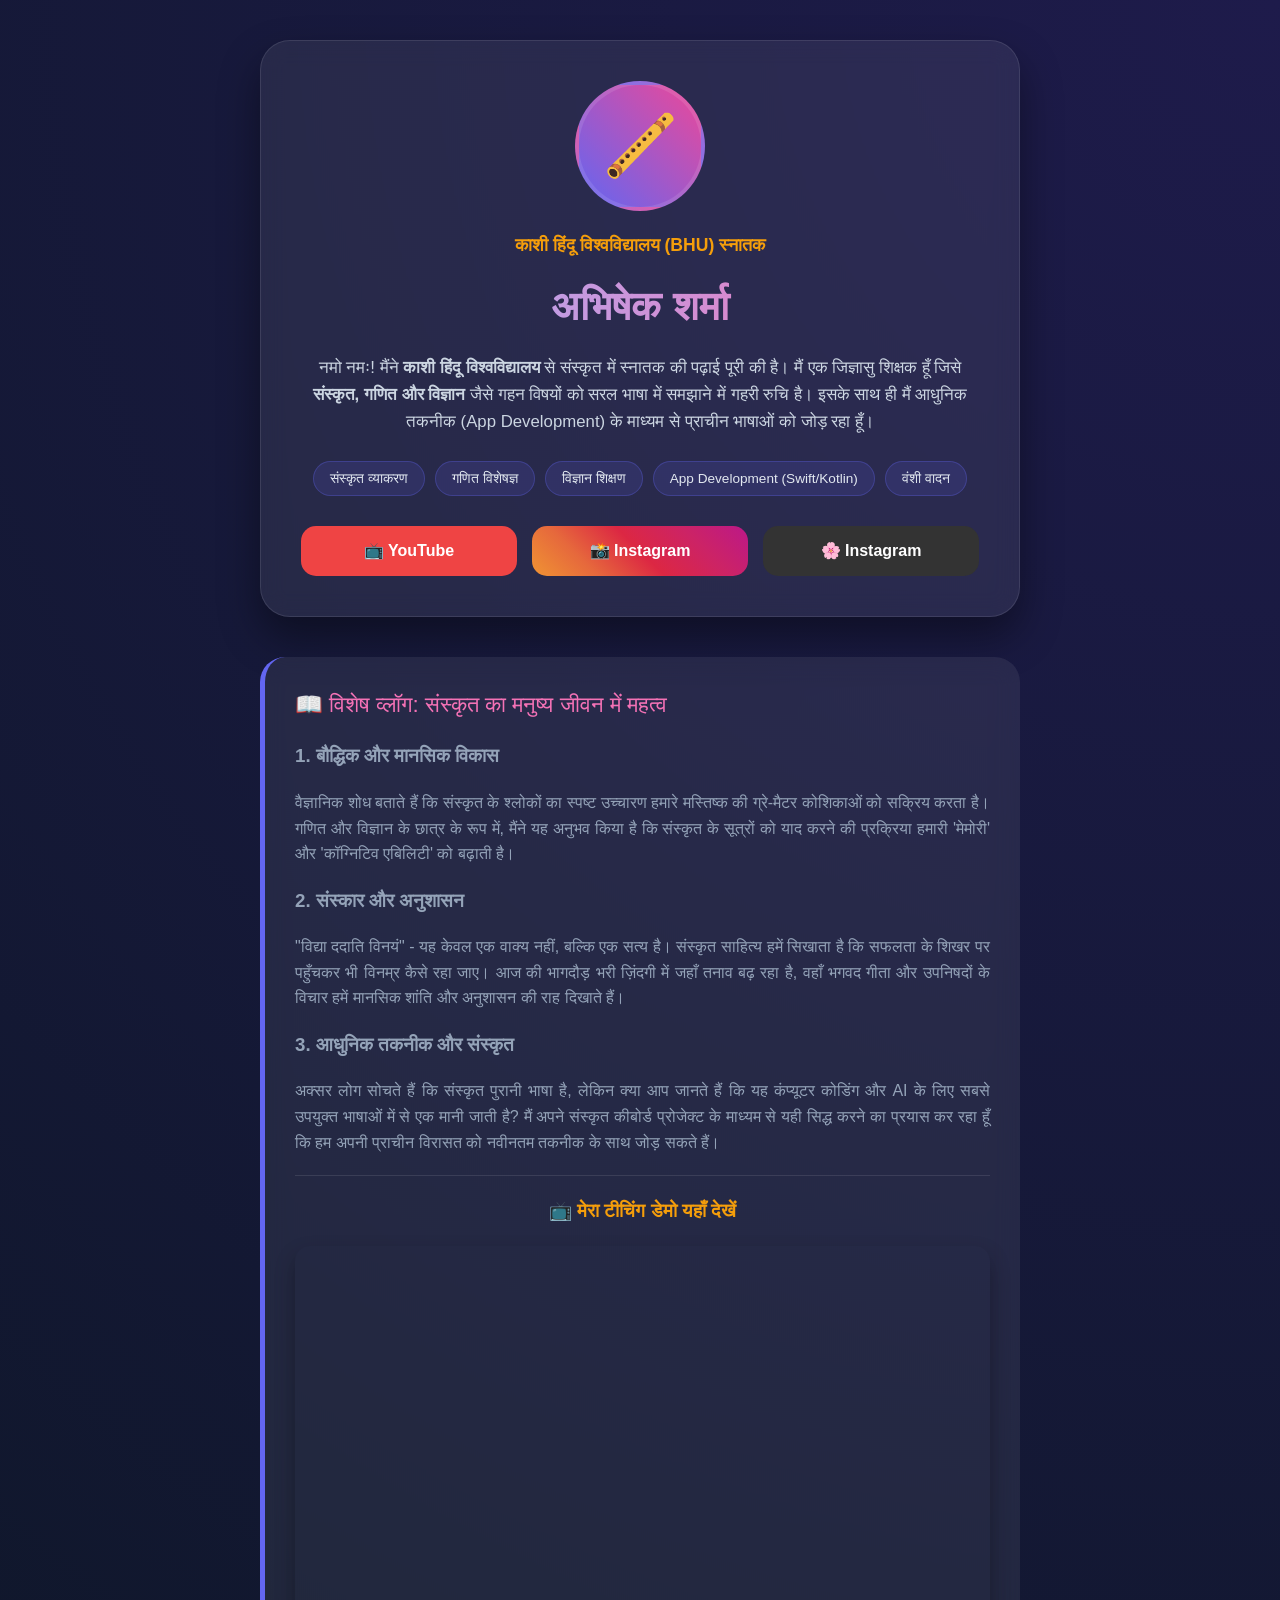
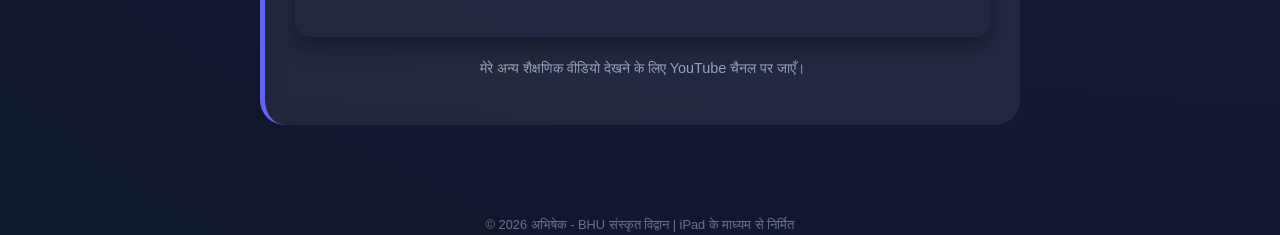
==== index.html @ bd1ac1a7 "Update index.html" ====
<!DOCTYPE html>
<html lang="hi">
<head>
    <meta charset="UTF-8">
    <meta name="viewport" content="width=device-width, initial-scale=1.0">
    <title>अभिषेक शर्मा | BHU स्नातक & डेवलपर</title>
    <style>
        :root {
            --primary: #6366f1;
            --secondary: #ec4899;
            --accent: #f59e0b;
            --bg: #0f172a;
            --card-bg: rgba(255, 255, 255, 0.07);
        }

        * { box-sizing: border-box; }

        body {
            font-family: 'Segoe UI', Roboto, sans-serif;
            margin: 0;
            background: radial-gradient(circle at top right, #1e1b4b, #0f172a);
            color: #f8fafc;
            line-height: 1.6;
        }

        .container {
            max-width: 800px;
            margin: 0 auto;
            padding: 40px 20px;
        }

        /* Glassmorphism Profile Card */
        .profile-card {
            background: var(--card-bg);
            backdrop-filter: blur(12px);
            border: 1px solid rgba(255, 255, 255, 0.1);
            border-radius: 30px;
            padding: 40px;
            text-align: center;
            box-shadow: 0 20px 40px rgba(0,0,0,0.4);
            margin-bottom: 30px;
        }

        .profile-img {
            width: 130px;
            height: 130px;
            background: linear-gradient(45deg, var(--primary), var(--secondary));
            border-radius: 50%;
            margin: 0 auto 20px;
            display: flex;
            justify-content: center;
            align-items: center;
            font-size: 60px;
            border: 4px solid rgba(255, 255, 255, 0.1);
        }

        h1 { font-size: 2.5rem; margin: 10px 0; background: linear-gradient(to right, #a5b4fc, #f472b6); -webkit-background-clip: text; -webkit-text-fill-color: transparent; }
        
        .title { color: var(--accent); font-weight: bold; font-size: 1.1rem; margin-bottom: 15px; display: block; }

        .about-text { color: #cbd5e1; font-size: 1.05rem; margin-bottom: 25px; }

        /* Skill Badges */
        .skills-grid {
            display: flex;
            flex-wrap: wrap;
            justify-content: center;
            gap: 10px;
            margin: 20px 0;
        }

        .skill-tag {
            background: rgba(99, 102, 241, 0.15);
            border: 1px solid rgba(99, 102, 241, 0.3);
            padding: 6px 16px;
            border-radius: 50px;
            font-size: 0.85rem;
            color: #e2e8f0;
        }

        /* Vlog Section */
        .vlog-section {
            background: var(--card-bg);
            backdrop-filter: blur(12px);
            border-radius: 25px;
            padding: 30px;
            margin-top: 40px;
            border-left: 5px solid var(--primary);
        }

        .vlog-title { color: #f472b6; font-size: 1.4rem; margin-bottom: 15px; display: flex; align-items: center; gap: 10px; }

        .vlog-content { color: #94a3b8; font-size: 1rem; text-align: justify; }

        /* Social Links */
        .social-links {
            display: grid;
            grid-template-columns: repeat(auto-fit, minmax(150px, 1fr));
            gap: 15px;
            margin-top: 30px;
        }

        .social-btn {
            text-decoration: none;
            padding: 12px;
            border-radius: 15px;
            font-weight: bold;
            transition: all 0.3s;
            display: flex;
            align-items: center;
            justify-content: center;
            gap: 8px;
        }

        .yt { background: #ef4444; color: white; }
        .ig { background: linear-gradient(45deg, #f09433, #e6683c, #dc2743, #cc2366, #bc1888); color: white; }
        .gh { background: #333; color: white; }

        .social-btn:hover { transform: translateY(-3px); box-shadow: 0 10px 20px rgba(0,0,0,0.3); opacity: 0.9; }

        footer { text-align: center; margin-top: 50px; color: #64748b; font-size: 0.8rem; }
    </style>
</head>
<body>

<div class="container">
    <!-- Profile Card -->
    <div class="profile-card">
        <div class="profile-img">🪈</div>
        <span class="title">काशी हिंदू विश्वविद्यालय (BHU) स्नातक</span>
        <h1>अभिषेक शर्मा</h1>
        <p class="about-text">
            नमो नमः! मैंने <b>काशी हिंदू विश्वविद्यालय</b> से संस्कृत में स्नातक की पढ़ाई पूरी की है। मैं एक जिज्ञासु शिक्षक हूँ जिसे <b>संस्कृत, गणित और विज्ञान</b> जैसे गहन विषयों को सरल भाषा में समझाने में गहरी रुचि है। इसके साथ ही मैं आधुनिक तकनीक (App Development) के माध्यम से प्राचीन भाषाओं को जोड़ रहा हूँ।
        </p>

        <div class="skills-grid">
            <span class="skill-tag">संस्कृत व्याकरण</span>
            <span class="skill-tag">गणित विशेषज्ञ</span>
            <span class="skill-tag">विज्ञान शिक्षण</span>
            <span class="skill-tag">App Development (Swift/Kotlin)</span>
            <span class="skill-tag">वंशी वादन</span>
        </div>

        <!-- Social Buttons -->
        <div class="social-links">
            <a href="https://youtube.com/@संस्कृतस्यछात्रः" class="social-btn yt">📺 YouTube</a>
            <a href="https://instagram.com/sanskritkavidyarthi" class="social-btn ig">📸 Instagram</a>
            <a href="https://instagram.com/@ऋतुराजशर्मा" class="social-btn gh">🌸 Instagram</a>
        </div>
    </div>

<!-- Vlog Section Updated -->
<div class="vlog-section">
    <div class="vlog-title">📖 विशेष व्लॉग: संस्कृत का मनुष्य जीवन में महत्व</div>
    
    <div class="vlog-content">
        <h3>1. बौद्धिक और मानसिक विकास</h3>
        <p>वैज्ञानिक शोध बताते हैं कि संस्कृत के श्लोकों का स्पष्ट उच्चारण हमारे मस्तिष्क की ग्रे-मैटर कोशिकाओं को सक्रिय करता है। गणित और विज्ञान के छात्र के रूप में, मैंने यह अनुभव किया है कि संस्कृत के सूत्रों को याद करने की प्रक्रिया हमारी 'मेमोरी' और 'कॉग्निटिव एबिलिटी' को बढ़ाती है।</p>

        <h3>2. संस्कार और अनुशासन</h3>
        <p>"विद्या ददाति विनयं" - यह केवल एक वाक्य नहीं, बल्कि एक सत्य है। संस्कृत साहित्य हमें सिखाता है कि सफलता के शिखर पर पहुँचकर भी विनम्र कैसे रहा जाए। आज की भागदौड़ भरी ज़िंदगी में जहाँ तनाव बढ़ रहा है, वहाँ भगवद गीता और उपनिषदों के विचार हमें मानसिक शांति और अनुशासन की राह दिखाते हैं।</p>

        <h3>3. आधुनिक तकनीक और संस्कृत</h3>
        <p>अक्सर लोग सोचते हैं कि संस्कृत पुरानी भाषा है, लेकिन क्या आप जानते हैं कि यह कंप्यूटर कोडिंग और AI के लिए सबसे उपयुक्त भाषाओं में से एक मानी जाती है? मैं अपने संस्कृत कीबोर्ड प्रोजेक्ट के माध्यम से यही सिद्ध करने का प्रयास कर रहा हूँ कि हम अपनी प्राचीन विरासत को नवीनतम तकनीक के साथ जोड़ सकते हैं।</p>

        <hr style="border: 0; border-top: 1px solid rgba(255,255,255,0.1); margin: 20px 0;">
        
         <!-- YouTube Video Embed Section -->
        <h3 style="color: var(--accent); text-align: center;">📺 मेरा टीचिंग डेमो यहाँ देखें</h3>
        
        <div class="video-container" style="position: relative; padding-bottom: 56.25%; height: 0; overflow: hidden; border-radius: 15px; box-shadow: 0 10px 20px rgba(0,0,0,0.3); margin: 20px 0;">
            <iframe 
                style="position: absolute; top: 0; left: 0; width: 100%; height: 100%; border: 0;"
                src="https://www.youtube.com/embed/WXU9PfSaVPE" 
                title="YouTube video player" 
                allow="accelerometer; autoplay; clipboard-write; encrypted-media; gyroscope; picture-in-picture" 
                allowfullscreen>
            </iframe>
        </div>
        
        <p style="text-align: center; font-size: 0.9rem; color: #94a3b8;">
            मेरे अन्य शैक्षणिक वीडियो देखने के लिए YouTube चैनल पर जाएँ।
        </p>
    </div>
</div>

        </div>
    </div>

    <footer>
        © 2026 अभिषेक - BHU संस्कृत विद्वान | iPad के माध्यम से निर्मित
    </footer>
</div>

</body>
</html>
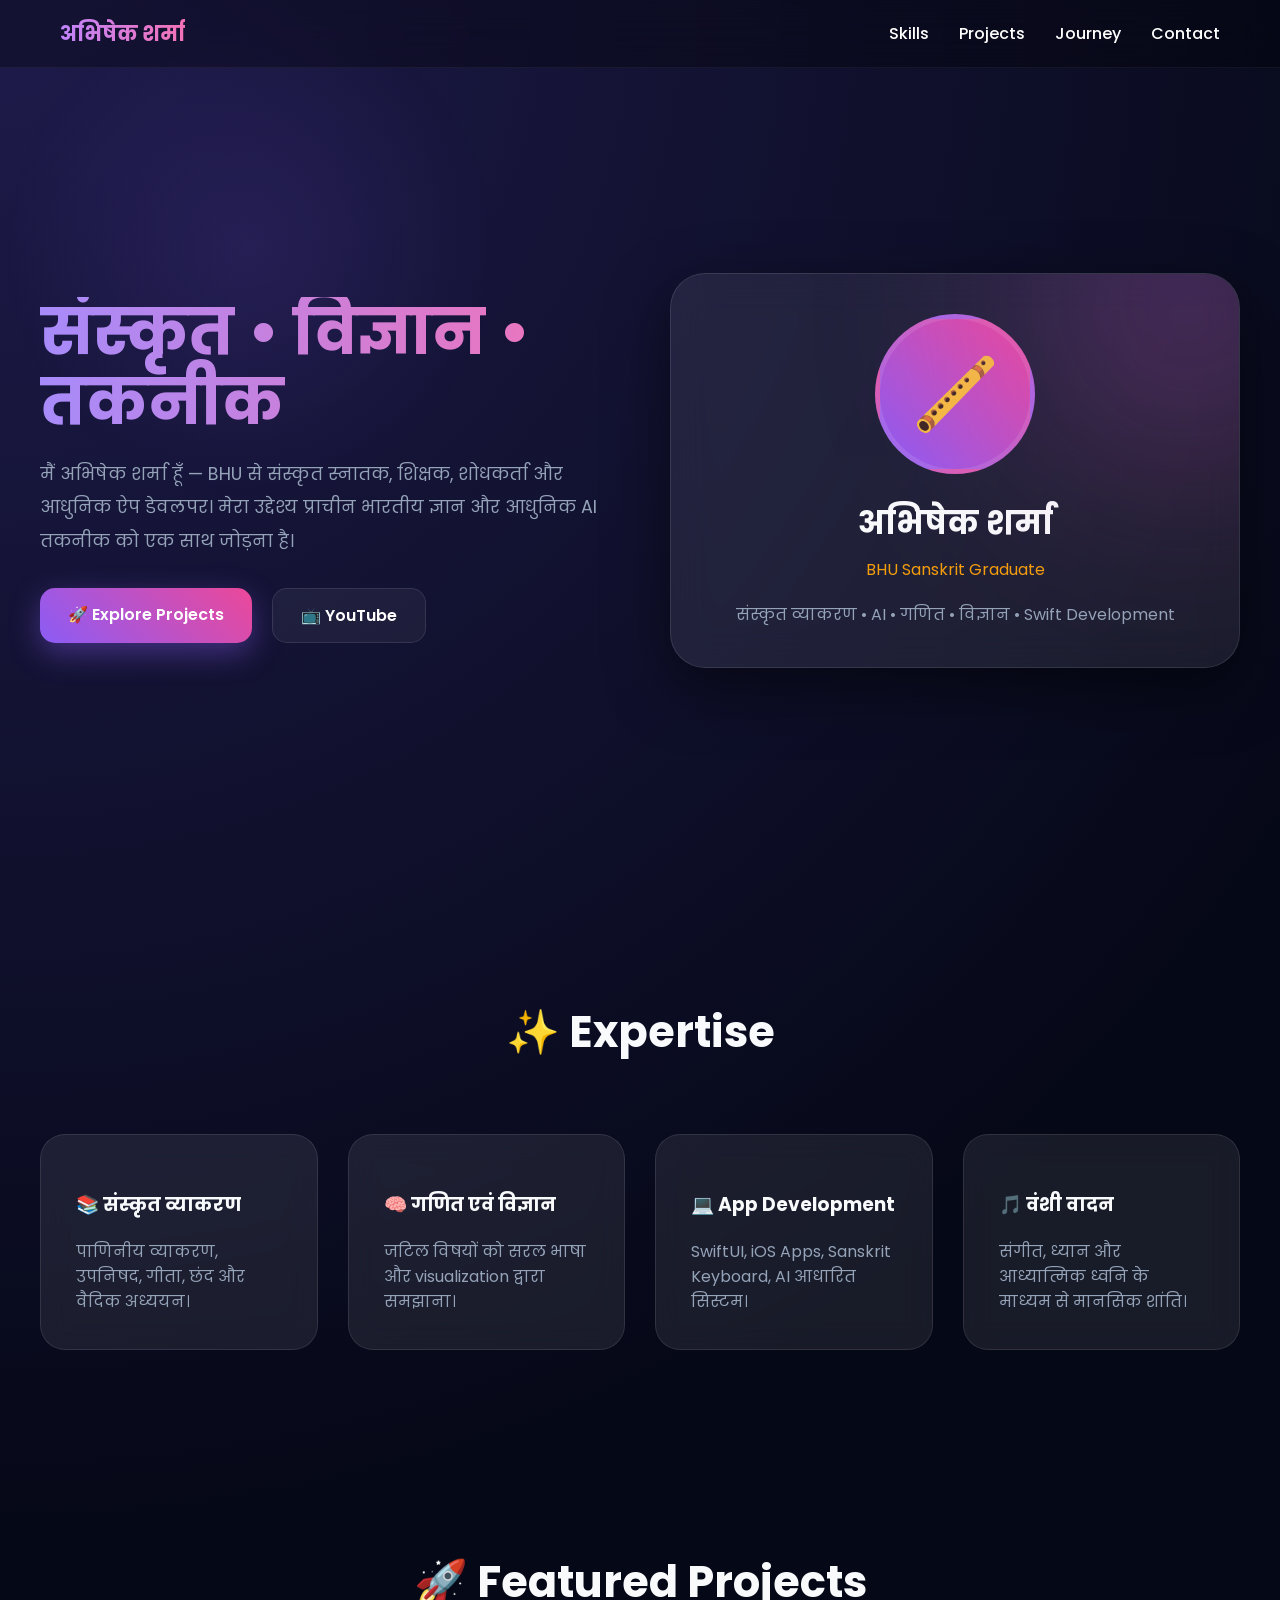
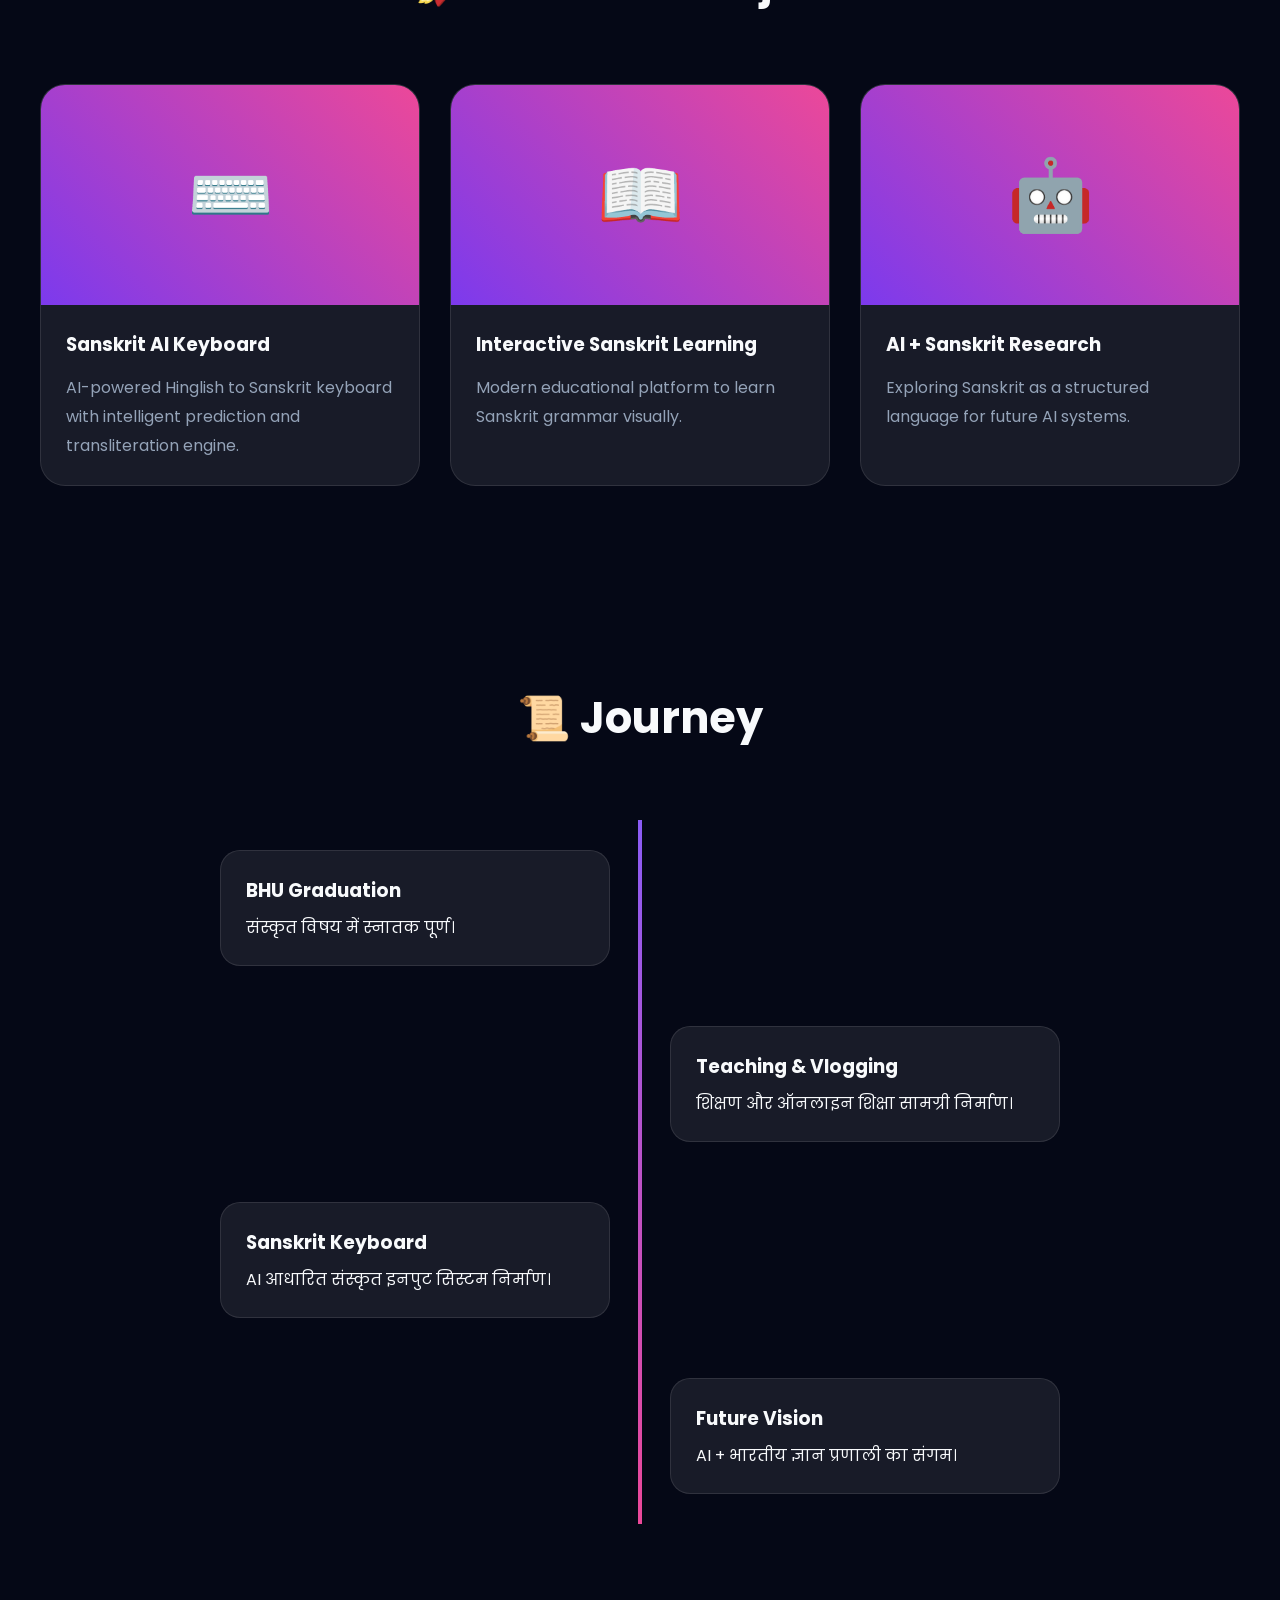
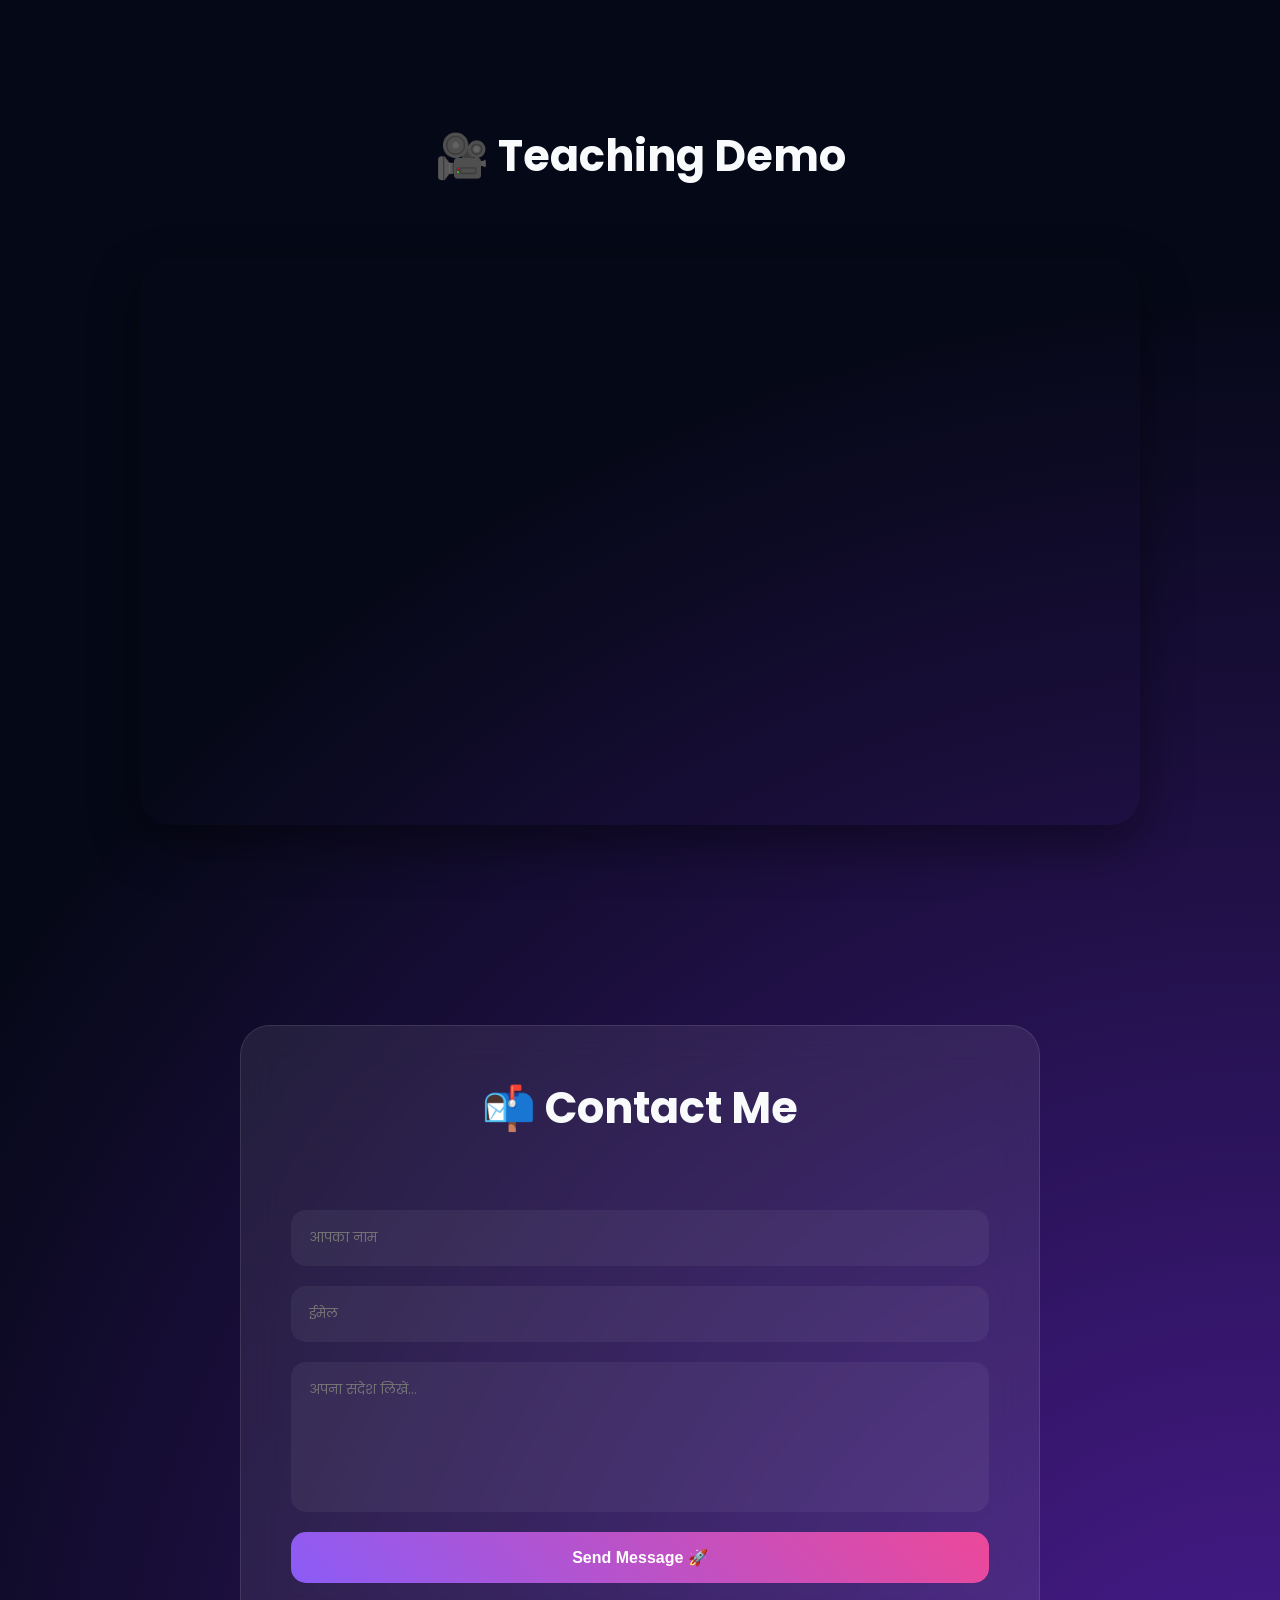
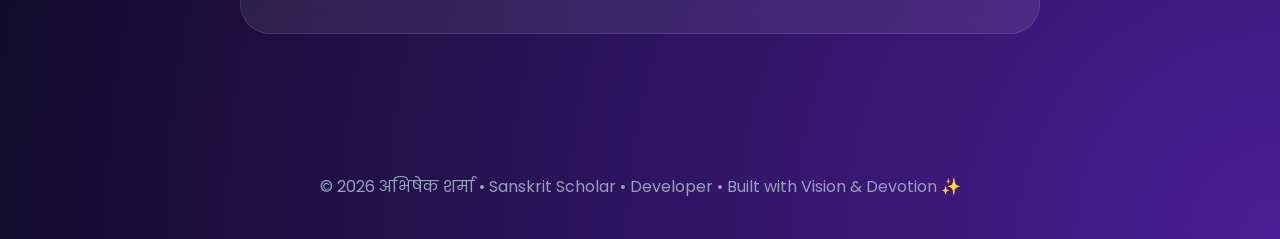
==== commit 82a96412: "Update index.html" ====
--- a/index.html
+++ b/index.html
@@ -1,196 +1,752 @@
 <!DOCTYPE html>
 <html lang="hi">
 <head>
-    <meta charset="UTF-8">
-    <meta name="viewport" content="width=device-width, initial-scale=1.0">
-    <title>अभिषेक शर्मा | BHU स्नातक & डेवलपर</title>
-    <style>
-        :root {
-            --primary: #6366f1;
-            --secondary: #ec4899;
-            --accent: #f59e0b;
-            --bg: #0f172a;
-            --card-bg: rgba(255, 255, 255, 0.07);
-        }
-
-        * { box-sizing: border-box; }
-
-        body {
-            font-family: 'Segoe UI', Roboto, sans-serif;
-            margin: 0;
-            background: radial-gradient(circle at top right, #1e1b4b, #0f172a);
-            color: #f8fafc;
-            line-height: 1.6;
-        }
-
-        .container {
-            max-width: 800px;
-            margin: 0 auto;
-            padding: 40px 20px;
-        }
-
-        /* Glassmorphism Profile Card */
-        .profile-card {
-            background: var(--card-bg);
-            backdrop-filter: blur(12px);
-            border: 1px solid rgba(255, 255, 255, 0.1);
-            border-radius: 30px;
-            padding: 40px;
-            text-align: center;
-            box-shadow: 0 20px 40px rgba(0,0,0,0.4);
-            margin-bottom: 30px;
-        }
-
-        .profile-img {
-            width: 130px;
-            height: 130px;
-            background: linear-gradient(45deg, var(--primary), var(--secondary));
-            border-radius: 50%;
-            margin: 0 auto 20px;
-            display: flex;
-            justify-content: center;
-            align-items: center;
-            font-size: 60px;
-            border: 4px solid rgba(255, 255, 255, 0.1);
-        }
-
-        h1 { font-size: 2.5rem; margin: 10px 0; background: linear-gradient(to right, #a5b4fc, #f472b6); -webkit-background-clip: text; -webkit-text-fill-color: transparent; }
-        
-        .title { color: var(--accent); font-weight: bold; font-size: 1.1rem; margin-bottom: 15px; display: block; }
-
-        .about-text { color: #cbd5e1; font-size: 1.05rem; margin-bottom: 25px; }
-
-        /* Skill Badges */
-        .skills-grid {
-            display: flex;
-            flex-wrap: wrap;
-            justify-content: center;
-            gap: 10px;
-            margin: 20px 0;
-        }
-
-        .skill-tag {
-            background: rgba(99, 102, 241, 0.15);
-            border: 1px solid rgba(99, 102, 241, 0.3);
-            padding: 6px 16px;
-            border-radius: 50px;
-            font-size: 0.85rem;
-            color: #e2e8f0;
-        }
-
-        /* Vlog Section */
-        .vlog-section {
-            background: var(--card-bg);
-            backdrop-filter: blur(12px);
-            border-radius: 25px;
-            padding: 30px;
-            margin-top: 40px;
-            border-left: 5px solid var(--primary);
-        }
-
-        .vlog-title { color: #f472b6; font-size: 1.4rem; margin-bottom: 15px; display: flex; align-items: center; gap: 10px; }
-
-        .vlog-content { color: #94a3b8; font-size: 1rem; text-align: justify; }
-
-        /* Social Links */
-        .social-links {
-            display: grid;
-            grid-template-columns: repeat(auto-fit, minmax(150px, 1fr));
-            gap: 15px;
-            margin-top: 30px;
-        }
-
-        .social-btn {
-            text-decoration: none;
-            padding: 12px;
-            border-radius: 15px;
-            font-weight: bold;
-            transition: all 0.3s;
-            display: flex;
-            align-items: center;
-            justify-content: center;
-            gap: 8px;
-        }
-
-        .yt { background: #ef4444; color: white; }
-        .ig { background: linear-gradient(45deg, #f09433, #e6683c, #dc2743, #cc2366, #bc1888); color: white; }
-        .gh { background: #333; color: white; }
-
-        .social-btn:hover { transform: translateY(-3px); box-shadow: 0 10px 20px rgba(0,0,0,0.3); opacity: 0.9; }
-
-        footer { text-align: center; margin-top: 50px; color: #64748b; font-size: 0.8rem; }
-    </style>
+<meta charset="UTF-8">
+<meta name="viewport" content="width=device-width, initial-scale=1.0">
+
+<title>अभिषेक शर्मा | Sanskrit Scholar • Developer • Educator</title>
+
+<link rel="preconnect" href="https://fonts.googleapis.com">
+<link href="https://fonts.googleapis.com/css2?family=Poppins:wght@300;400;500;600;700;800&display=swap" rel="stylesheet">
+
+<style>
+
+:root{
+    --bg:#050816;
+    --card:rgba(255,255,255,0.07);
+    --glass:rgba(255,255,255,0.08);
+    --primary:#8b5cf6;
+    --secondary:#ec4899;
+    --accent:#f59e0b;
+    --text:#f8fafc;
+    --muted:#94a3b8;
+    --border:rgba(255,255,255,0.1);
+}
+
+*{
+    margin:0;
+    padding:0;
+    box-sizing:border-box;
+    scroll-behavior:smooth;
+}
+
+body{
+    font-family:'Poppins',sans-serif;
+    background:
+    radial-gradient(circle at top left,#1e1b4b 0%,transparent 30%),
+    radial-gradient(circle at bottom right,#4c1d95 0%,transparent 30%),
+    var(--bg);
+    color:var(--text);
+    overflow-x:hidden;
+}
+
+/* Scrollbar */
+
+::-webkit-scrollbar{
+    width:10px;
+}
+
+::-webkit-scrollbar-thumb{
+    background:linear-gradient(var(--primary),var(--secondary));
+    border-radius:20px;
+}
+
+/* Navbar */
+
+nav{
+    position:fixed;
+    width:100%;
+    top:0;
+    z-index:999;
+    backdrop-filter:blur(20px);
+    background:rgba(0,0,0,0.3);
+    border-bottom:1px solid rgba(255,255,255,0.05);
+}
+
+.nav-container{
+    max-width:1200px;
+    margin:auto;
+    display:flex;
+    justify-content:space-between;
+    align-items:center;
+    padding:18px 20px;
+}
+
+.logo{
+    font-size:1.3rem;
+    font-weight:700;
+    background:linear-gradient(to right,#c084fc,#f472b6);
+    -webkit-background-clip:text;
+    -webkit-text-fill-color:transparent;
+}
+
+.nav-links{
+    display:flex;
+    gap:30px;
+}
+
+.nav-links a{
+    color:white;
+    text-decoration:none;
+    transition:0.3s;
+    font-weight:500;
+}
+
+.nav-links a:hover{
+    color:#c084fc;
+}
+
+/* Hero */
+
+.hero{
+    min-height:100vh;
+    display:flex;
+    align-items:center;
+    justify-content:center;
+    padding:120px 20px 80px;
+}
+
+.hero-content{
+    max-width:1200px;
+    width:100%;
+    display:grid;
+    grid-template-columns:1fr 1fr;
+    gap:60px;
+    align-items:center;
+}
+
+.hero-left h1{
+    font-size:4rem;
+    line-height:1.1;
+    margin-bottom:20px;
+    background:linear-gradient(to right,#a78bfa,#f472b6);
+    -webkit-background-clip:text;
+    -webkit-text-fill-color:transparent;
+}
+
+.hero-left p{
+    color:var(--muted);
+    font-size:1.1rem;
+    line-height:1.9;
+    margin-bottom:30px;
+}
+
+.hero-buttons{
+    display:flex;
+    gap:20px;
+    flex-wrap:wrap;
+}
+
+.btn{
+    padding:14px 28px;
+    border-radius:15px;
+    text-decoration:none;
+    font-weight:600;
+    transition:0.4s;
+}
+
+.primary-btn{
+    background:linear-gradient(45deg,var(--primary),var(--secondary));
+    color:white;
+    box-shadow:0 10px 30px rgba(139,92,246,0.4);
+}
+
+.secondary-btn{
+    border:1px solid rgba(255,255,255,0.1);
+    color:white;
+    background:rgba(255,255,255,0.05);
+}
+
+.btn:hover{
+    transform:translateY(-5px);
+}
+
+/* Profile Card */
+
+.hero-card{
+    position:relative;
+    background:var(--glass);
+    backdrop-filter:blur(20px);
+    border:1px solid var(--border);
+    padding:40px;
+    border-radius:35px;
+    text-align:center;
+    overflow:hidden;
+    box-shadow:0 20px 60px rgba(0,0,0,0.5);
+}
+
+.hero-card::before{
+    content:'';
+    position:absolute;
+    width:300px;
+    height:300px;
+    background:linear-gradient(var(--primary),var(--secondary));
+    border-radius:50%;
+    filter:blur(120px);
+    top:-120px;
+    right:-100px;
+    opacity:0.4;
+}
+
+.profile-image{
+    width:160px;
+    height:160px;
+    margin:auto;
+    border-radius:50%;
+    display:flex;
+    align-items:center;
+    justify-content:center;
+    font-size:70px;
+    background:linear-gradient(45deg,var(--primary),var(--secondary));
+    margin-bottom:25px;
+    border:5px solid rgba(255,255,255,0.1);
+}
+
+.hero-card h2{
+    font-size:2rem;
+    margin-bottom:10px;
+}
+
+.hero-card span{
+    color:var(--accent);
+}
+
+/* Skills */
+
+.skills{
+    padding:100px 20px;
+}
+
+.section-title{
+    text-align:center;
+    font-size:2.7rem;
+    margin-bottom:70px;
+}
+
+.skills-grid{
+    max-width:1200px;
+    margin:auto;
+    display:grid;
+    grid-template-columns:repeat(auto-fit,minmax(250px,1fr));
+    gap:30px;
+}
+
+.skill-card{
+    background:var(--glass);
+    border:1px solid var(--border);
+    padding:35px;
+    border-radius:25px;
+    transition:0.4s;
+    backdrop-filter:blur(15px);
+}
+
+.skill-card:hover{
+    transform:translateY(-10px);
+    border-color:var(--primary);
+}
+
+.skill-card h3{
+    margin:20px 0;
+}
+
+.skill-card p{
+    color:var(--muted);
+}
+
+/* Projects */
+
+.projects{
+    padding:100px 20px;
+}
+
+.project-grid{
+    max-width:1200px;
+    margin:auto;
+    display:grid;
+    grid-template-columns:repeat(auto-fit,minmax(320px,1fr));
+    gap:30px;
+}
+
+.project-card{
+    background:var(--glass);
+    border-radius:25px;
+    overflow:hidden;
+    border:1px solid var(--border);
+    transition:0.4s;
+}
+
+.project-card:hover{
+    transform:translateY(-10px);
+}
+
+.project-image{
+    height:220px;
+    background:linear-gradient(45deg,#7c3aed,#ec4899);
+    display:flex;
+    align-items:center;
+    justify-content:center;
+    font-size:70px;
+}
+
+.project-content{
+    padding:25px;
+}
+
+.project-content h3{
+    margin-bottom:15px;
+}
+
+.project-content p{
+    color:var(--muted);
+    line-height:1.8;
+}
+
+/* Timeline */
+
+.timeline{
+    padding:100px 20px;
+}
+
+.timeline-container{
+    max-width:900px;
+    margin:auto;
+    position:relative;
+}
+
+.timeline-container::before{
+    content:'';
+    position:absolute;
+    width:4px;
+    background:linear-gradient(var(--primary),var(--secondary));
+    top:0;
+    bottom:0;
+    left:50%;
+    transform:translateX(-50%);
+}
+
+.timeline-item{
+    width:50%;
+    padding:30px;
+    position:relative;
+}
+
+.timeline-item:nth-child(odd){
+    left:0;
+}
+
+.timeline-item:nth-child(even){
+    left:50%;
+}
+
+.timeline-box{
+    background:var(--glass);
+    padding:25px;
+    border-radius:20px;
+    border:1px solid var(--border);
+}
+
+.timeline-box h3{
+    margin-bottom:10px;
+}
+
+/* Video */
+
+.video-section{
+    padding:100px 20px;
+}
+
+.video-wrapper{
+    max-width:1000px;
+    margin:auto;
+    border-radius:30px;
+    overflow:hidden;
+    box-shadow:0 20px 50px rgba(0,0,0,0.4);
+}
+
+/* Contact */
+
+.contact{
+    padding:100px 20px;
+}
+
+.contact-box{
+    max-width:800px;
+    margin:auto;
+    background:var(--glass);
+    border-radius:30px;
+    padding:50px;
+    border:1px solid var(--border);
+    backdrop-filter:blur(20px);
+}
+
+form{
+    display:flex;
+    flex-direction:column;
+    gap:20px;
+}
+
+input,textarea{
+    padding:18px;
+    border:none;
+    border-radius:15px;
+    background:rgba(255,255,255,0.05);
+    color:white;
+    font-family:'Poppins';
+}
+
+textarea{
+    min-height:150px;
+    resize:none;
+}
+
+button{
+    padding:16px;
+    border:none;
+    border-radius:15px;
+    background:linear-gradient(45deg,var(--primary),var(--secondary));
+    color:white;
+    font-size:1rem;
+    font-weight:600;
+    cursor:pointer;
+}
+
+/* Footer */
+
+footer{
+    padding:40px;
+    text-align:center;
+    color:var(--muted);
+}
+
+/* Floating Glow */
+
+.glow{
+    position:fixed;
+    width:500px;
+    height:500px;
+    background:radial-gradient(circle,var(--primary),transparent 70%);
+    opacity:0.12;
+    pointer-events:none;
+    z-index:-1;
+    animation:float 12s infinite alternate;
+}
+
+@keyframes float{
+    from{
+        transform:translate(-100px,-100px);
+    }
+    to{
+        transform:translate(200px,150px);
+    }
+}
+
+/* Responsive */
+
+@media(max-width:900px){
+
+.hero-content{
+    grid-template-columns:1fr;
+}
+
+.hero-left h1{
+    font-size:3rem;
+}
+
+.timeline-container::before{
+    left:20px;
+}
+
+.timeline-item{
+    width:100%;
+    padding-left:60px;
+}
+
+.timeline-item:nth-child(even){
+    left:0;
+}
+
+.nav-links{
+    display:none;
+}
+
+}
+
+</style>
 </head>
+
 <body>
 
-<div class="container">
-    <!-- Profile Card -->
-    <div class="profile-card">
-        <div class="profile-img">🪈</div>
-        <span class="title">काशी हिंदू विश्वविद्यालय (BHU) स्नातक</span>
-        <h1>अभिषेक शर्मा</h1>
-        <p class="about-text">
-            नमो नमः! मैंने <b>काशी हिंदू विश्वविद्यालय</b> से संस्कृत में स्नातक की पढ़ाई पूरी की है। मैं एक जिज्ञासु शिक्षक हूँ जिसे <b>संस्कृत, गणित और विज्ञान</b> जैसे गहन विषयों को सरल भाषा में समझाने में गहरी रुचि है। इसके साथ ही मैं आधुनिक तकनीक (App Development) के माध्यम से प्राचीन भाषाओं को जोड़ रहा हूँ।
-        </p>
-
-        <div class="skills-grid">
-            <span class="skill-tag">संस्कृत व्याकरण</span>
-            <span class="skill-tag">गणित विशेषज्ञ</span>
-            <span class="skill-tag">विज्ञान शिक्षण</span>
-            <span class="skill-tag">App Development (Swift/Kotlin)</span>
-            <span class="skill-tag">वंशी वादन</span>
-        </div>
-
-        <!-- Social Buttons -->
-        <div class="social-links">
-            <a href="https://youtube.com/@संस्कृतस्यछात्रः" class="social-btn yt">📺 YouTube</a>
-            <a href="https://instagram.com/sanskritkavidyarthi" class="social-btn ig">📸 Instagram</a>
-            <a href="https://instagram.com/@ऋतुराजशर्मा" class="social-btn gh">🌸 Instagram</a>
-        </div>
-    </div>
-
-<!-- Vlog Section Updated -->
-<div class="vlog-section">
-    <div class="vlog-title">📖 विशेष व्लॉग: संस्कृत का मनुष्य जीवन में महत्व</div>
-    
-    <div class="vlog-content">
-        <h3>1. बौद्धिक और मानसिक विकास</h3>
-        <p>वैज्ञानिक शोध बताते हैं कि संस्कृत के श्लोकों का स्पष्ट उच्चारण हमारे मस्तिष्क की ग्रे-मैटर कोशिकाओं को सक्रिय करता है। गणित और विज्ञान के छात्र के रूप में, मैंने यह अनुभव किया है कि संस्कृत के सूत्रों को याद करने की प्रक्रिया हमारी 'मेमोरी' और 'कॉग्निटिव एबिलिटी' को बढ़ाती है।</p>
-
-        <h3>2. संस्कार और अनुशासन</h3>
-        <p>"विद्या ददाति विनयं" - यह केवल एक वाक्य नहीं, बल्कि एक सत्य है। संस्कृत साहित्य हमें सिखाता है कि सफलता के शिखर पर पहुँचकर भी विनम्र कैसे रहा जाए। आज की भागदौड़ भरी ज़िंदगी में जहाँ तनाव बढ़ रहा है, वहाँ भगवद गीता और उपनिषदों के विचार हमें मानसिक शांति और अनुशासन की राह दिखाते हैं।</p>
-
-        <h3>3. आधुनिक तकनीक और संस्कृत</h3>
-        <p>अक्सर लोग सोचते हैं कि संस्कृत पुरानी भाषा है, लेकिन क्या आप जानते हैं कि यह कंप्यूटर कोडिंग और AI के लिए सबसे उपयुक्त भाषाओं में से एक मानी जाती है? मैं अपने संस्कृत कीबोर्ड प्रोजेक्ट के माध्यम से यही सिद्ध करने का प्रयास कर रहा हूँ कि हम अपनी प्राचीन विरासत को नवीनतम तकनीक के साथ जोड़ सकते हैं।</p>
-
-        <hr style="border: 0; border-top: 1px solid rgba(255,255,255,0.1); margin: 20px 0;">
-        
-         <!-- YouTube Video Embed Section -->
-        <h3 style="color: var(--accent); text-align: center;">📺 मेरा टीचिंग डेमो यहाँ देखें</h3>
-        
-        <div class="video-container" style="position: relative; padding-bottom: 56.25%; height: 0; overflow: hidden; border-radius: 15px; box-shadow: 0 10px 20px rgba(0,0,0,0.3); margin: 20px 0;">
-            <iframe 
-                style="position: absolute; top: 0; left: 0; width: 100%; height: 100%; border: 0;"
-                src="https://www.youtube.com/embed/WXU9PfSaVPE" 
-                title="YouTube video player" 
-                allow="accelerometer; autoplay; clipboard-write; encrypted-media; gyroscope; picture-in-picture" 
-                allowfullscreen>
-            </iframe>
-        </div>
-        
-        <p style="text-align: center; font-size: 0.9rem; color: #94a3b8;">
-            मेरे अन्य शैक्षणिक वीडियो देखने के लिए YouTube चैनल पर जाएँ।
-        </p>
-    </div>
-</div>
-
-        </div>
-    </div>
-
-    <footer>
-        © 2026 अभिषेक - BHU संस्कृत विद्वान | iPad के माध्यम से निर्मित
-    </footer>
-</div>
+<div class="glow"></div>
+
+<!-- NAVBAR -->
+
+<nav>
+<div class="nav-container">
+<div class="logo">अभिषेक शर्मा</div>
+
+<div class="nav-links">
+<a href="#skills">Skills</a>
+<a href="#projects">Projects</a>
+<a href="#timeline">Journey</a>
+<a href="#contact">Contact</a>
+</div>
+</div>
+</nav>
+
+<!-- HERO -->
+
+<section class="hero">
+
+<div class="hero-content">
+
+<div class="hero-left">
+
+<h1>संस्कृत • विज्ञान • तकनीक</h1>
+
+<p>
+मैं अभिषेक शर्मा हूँ — BHU से संस्कृत स्नातक, शिक्षक, शोधकर्ता और आधुनिक ऐप डेवलपर। मेरा उद्देश्य प्राचीन भारतीय ज्ञान और आधुनिक AI तकनीक को एक साथ जोड़ना है।
+</p>
+
+<div class="hero-buttons">
+<a href="#projects" class="btn primary-btn">🚀 Explore Projects</a>
+<a href="https://youtube.com/@संस्कृतस्यछात्रः" class="btn secondary-btn">📺 YouTube</a>
+</div>
+
+</div>
+
+<div class="hero-card">
+
+<div class="profile-image">🪈</div>
+
+<h2>अभिषेक शर्मा</h2>
+
+<span>BHU Sanskrit Graduate</span>
+
+<p style="margin-top:20px;color:var(--muted);">
+संस्कृत व्याकरण • AI • गणित • विज्ञान • Swift Development
+</p>
+
+</div>
+
+</div>
+
+</section>
+
+<!-- SKILLS -->
+
+<section class="skills" id="skills">
+
+<h2 class="section-title">✨ Expertise</h2>
+
+<div class="skills-grid">
+
+<div class="skill-card">
+<h3>📚 संस्कृत व्याकरण</h3>
+<p>
+पाणिनीय व्याकरण, उपनिषद, गीता, छंद और वैदिक अध्ययन।
+</p>
+</div>
+
+<div class="skill-card">
+<h3>🧠 गणित एवं विज्ञान</h3>
+<p>
+जटिल विषयों को सरल भाषा और visualization द्वारा समझाना।
+</p>
+</div>
+
+<div class="skill-card">
+<h3>💻 App Development</h3>
+<p>
+SwiftUI, iOS Apps, Sanskrit Keyboard, AI आधारित सिस्टम।
+</p>
+</div>
+
+<div class="skill-card">
+<h3>🎵 वंशी वादन</h3>
+<p>
+संगीत, ध्यान और आध्यात्मिक ध्वनि के माध्यम से मानसिक शांति।
+</p>
+</div>
+
+</div>
+
+</section>
+
+<!-- PROJECTS -->
+
+<section class="projects" id="projects">
+
+<h2 class="section-title">🚀 Featured Projects</h2>
+
+<div class="project-grid">
+
+<div class="project-card">
+<div class="project-image">⌨️</div>
+
+<div class="project-content">
+<h3>Sanskrit AI Keyboard</h3>
+<p>
+AI-powered Hinglish to Sanskrit keyboard with intelligent prediction and transliteration engine.
+</p>
+</div>
+</div>
+
+<div class="project-card">
+<div class="project-image">📖</div>
+
+<div class="project-content">
+<h3>Interactive Sanskrit Learning</h3>
+<p>
+Modern educational platform to learn Sanskrit grammar visually.
+</p>
+</div>
+</div>
+
+<div class="project-card">
+<div class="project-image">🤖</div>
+
+<div class="project-content">
+<h3>AI + Sanskrit Research</h3>
+<p>
+Exploring Sanskrit as a structured language for future AI systems.
+</p>
+</div>
+</div>
+
+</div>
+
+</section>
+
+<!-- TIMELINE -->
+
+<section class="timeline" id="timeline">
+
+<h2 class="section-title">📜 Journey</h2>
+
+<div class="timeline-container">
+
+<div class="timeline-item">
+<div class="timeline-box">
+<h3>BHU Graduation</h3>
+<p>संस्कृत विषय में स्नातक पूर्ण।</p>
+</div>
+</div>
+
+<div class="timeline-item">
+<div class="timeline-box">
+<h3>Teaching & Vlogging</h3>
+<p>शिक्षण और ऑनलाइन शिक्षा सामग्री निर्माण।</p>
+</div>
+</div>
+
+<div class="timeline-item">
+<div class="timeline-box">
+<h3>Sanskrit Keyboard</h3>
+<p>AI आधारित संस्कृत इनपुट सिस्टम निर्माण।</p>
+</div>
+</div>
+
+<div class="timeline-item">
+<div class="timeline-box">
+<h3>Future Vision</h3>
+<p>AI + भारतीय ज्ञान प्रणाली का संगम।</p>
+</div>
+</div>
+
+</div>
+
+</section>
+
+<!-- VIDEO -->
+
+<section class="video-section">
+
+<h2 class="section-title">🎥 Teaching Demo</h2>
+
+<div class="video-wrapper">
+
+<iframe width="100%" height="560"
+src="https://www.youtube.com/embed/WXU9PfSaVPE"
+title="YouTube video player"
+frameborder="0"
+allowfullscreen>
+</iframe>
+
+</div>
+
+</section>
+
+<!-- CONTACT -->
+
+<section class="contact" id="contact">
+
+<div class="contact-box">
+
+<h2 class="section-title">📬 Contact Me</h2>
+
+<form>
+
+<input type="text" placeholder="आपका नाम">
+
+<input type="email" placeholder="ईमेल">
+
+<textarea placeholder="अपना संदेश लिखें..."></textarea>
+
+<button type="submit">Send Message 🚀</button>
+
+</form>
+
+</div>
+
+</section>
+
+<footer>
+
+© 2026 अभिषेक शर्मा • Sanskrit Scholar • Developer • Built with Vision & Devotion ✨
+
+</footer>
+
+<script>
+
+/* Cursor Glow */
+
+document.addEventListener('mousemove', e => {
+
+const glow = document.querySelector('.glow');
+
+glow.style.left = e.clientX - 250 + 'px';
+glow.style.top = e.clientY - 250 + 'px';
+
+});
+
+/* Scroll Animation */
+
+const cards = document.querySelectorAll('.skill-card,.project-card,.timeline-box');
+
+const observer = new IntersectionObserver(entries => {
+
+entries.forEach(entry => {
+
+if(entry.isIntersecting){
+    entry.target.style.opacity = 1;
+    entry.target.style.transform = 'translateY(0)';
+}
+
+});
+
+});
+
+cards.forEach(card => {
+
+card.style.opacity = 0;
+card.style.transform = 'translateY(50px)';
+card.style.transition = 'all 0.8s ease';
+
+observer.observe(card);
+
+});
+
+</script>
 
 </body>
 </html>
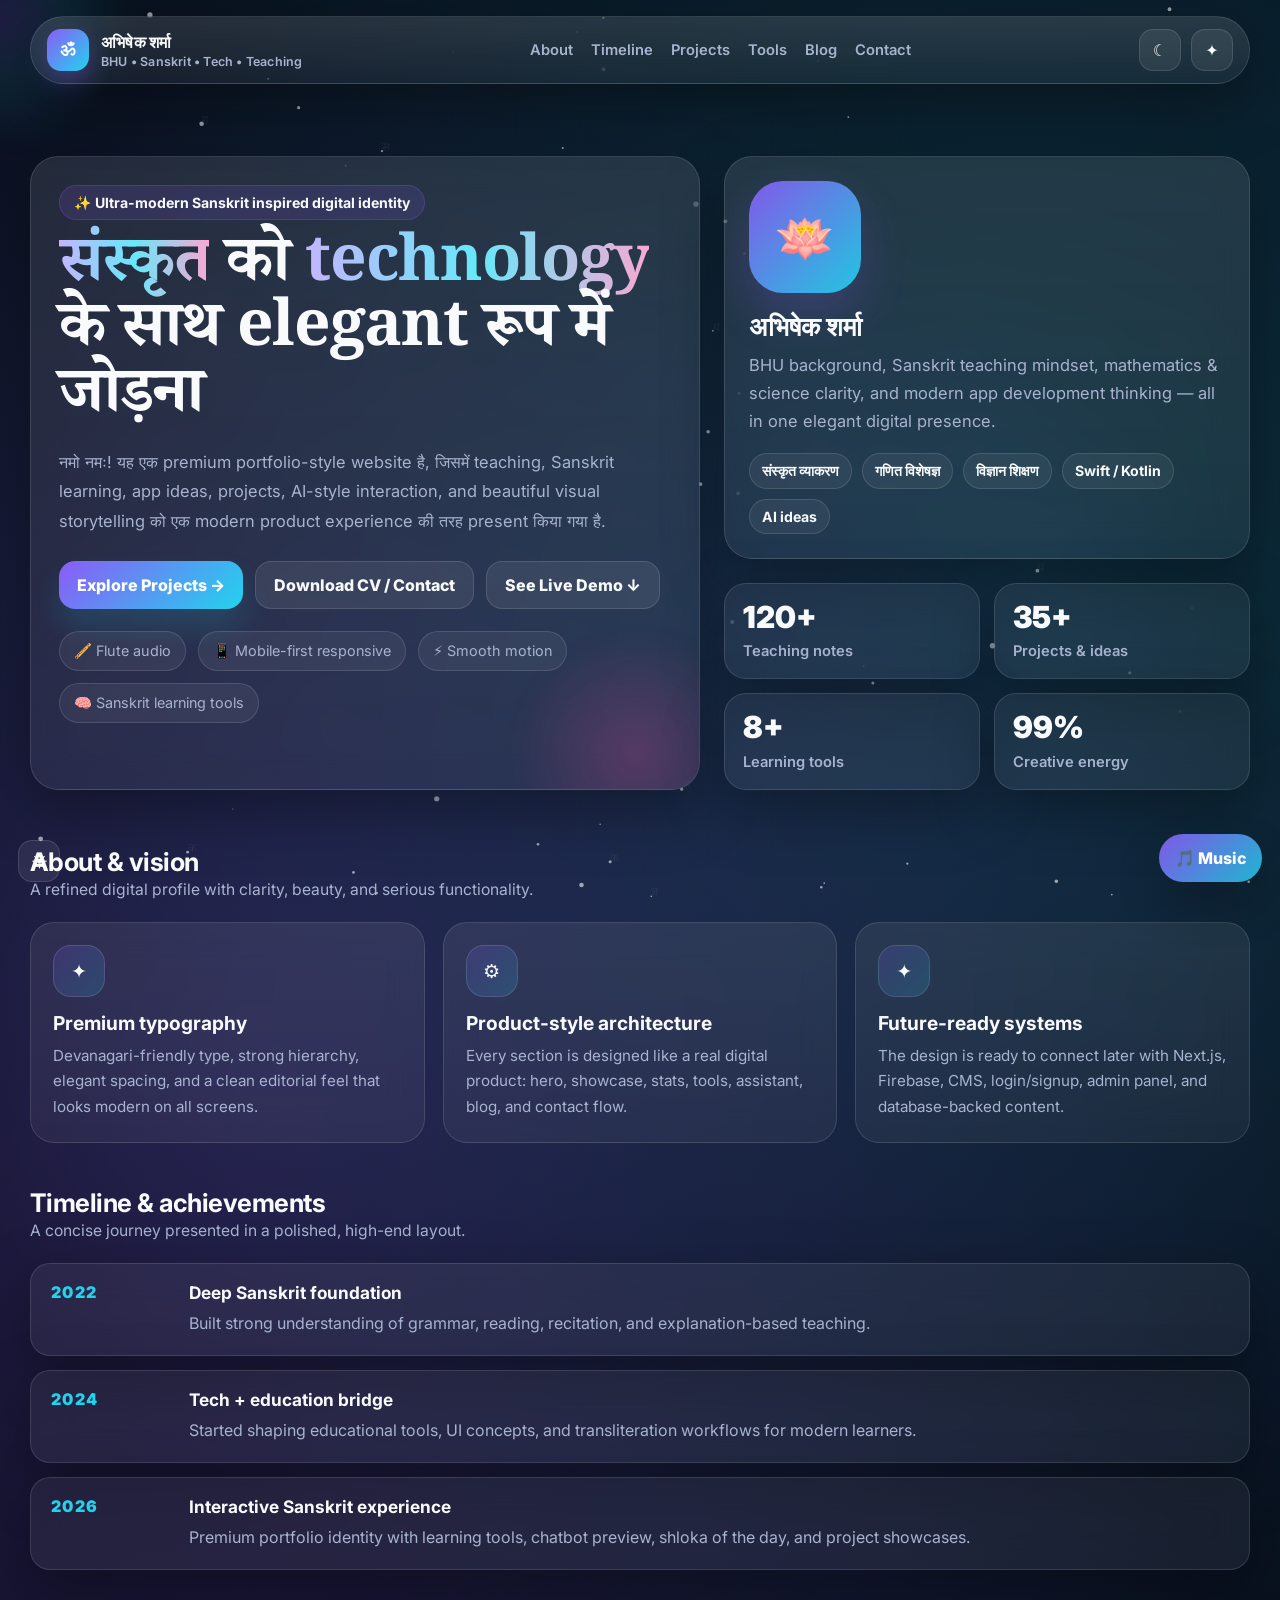
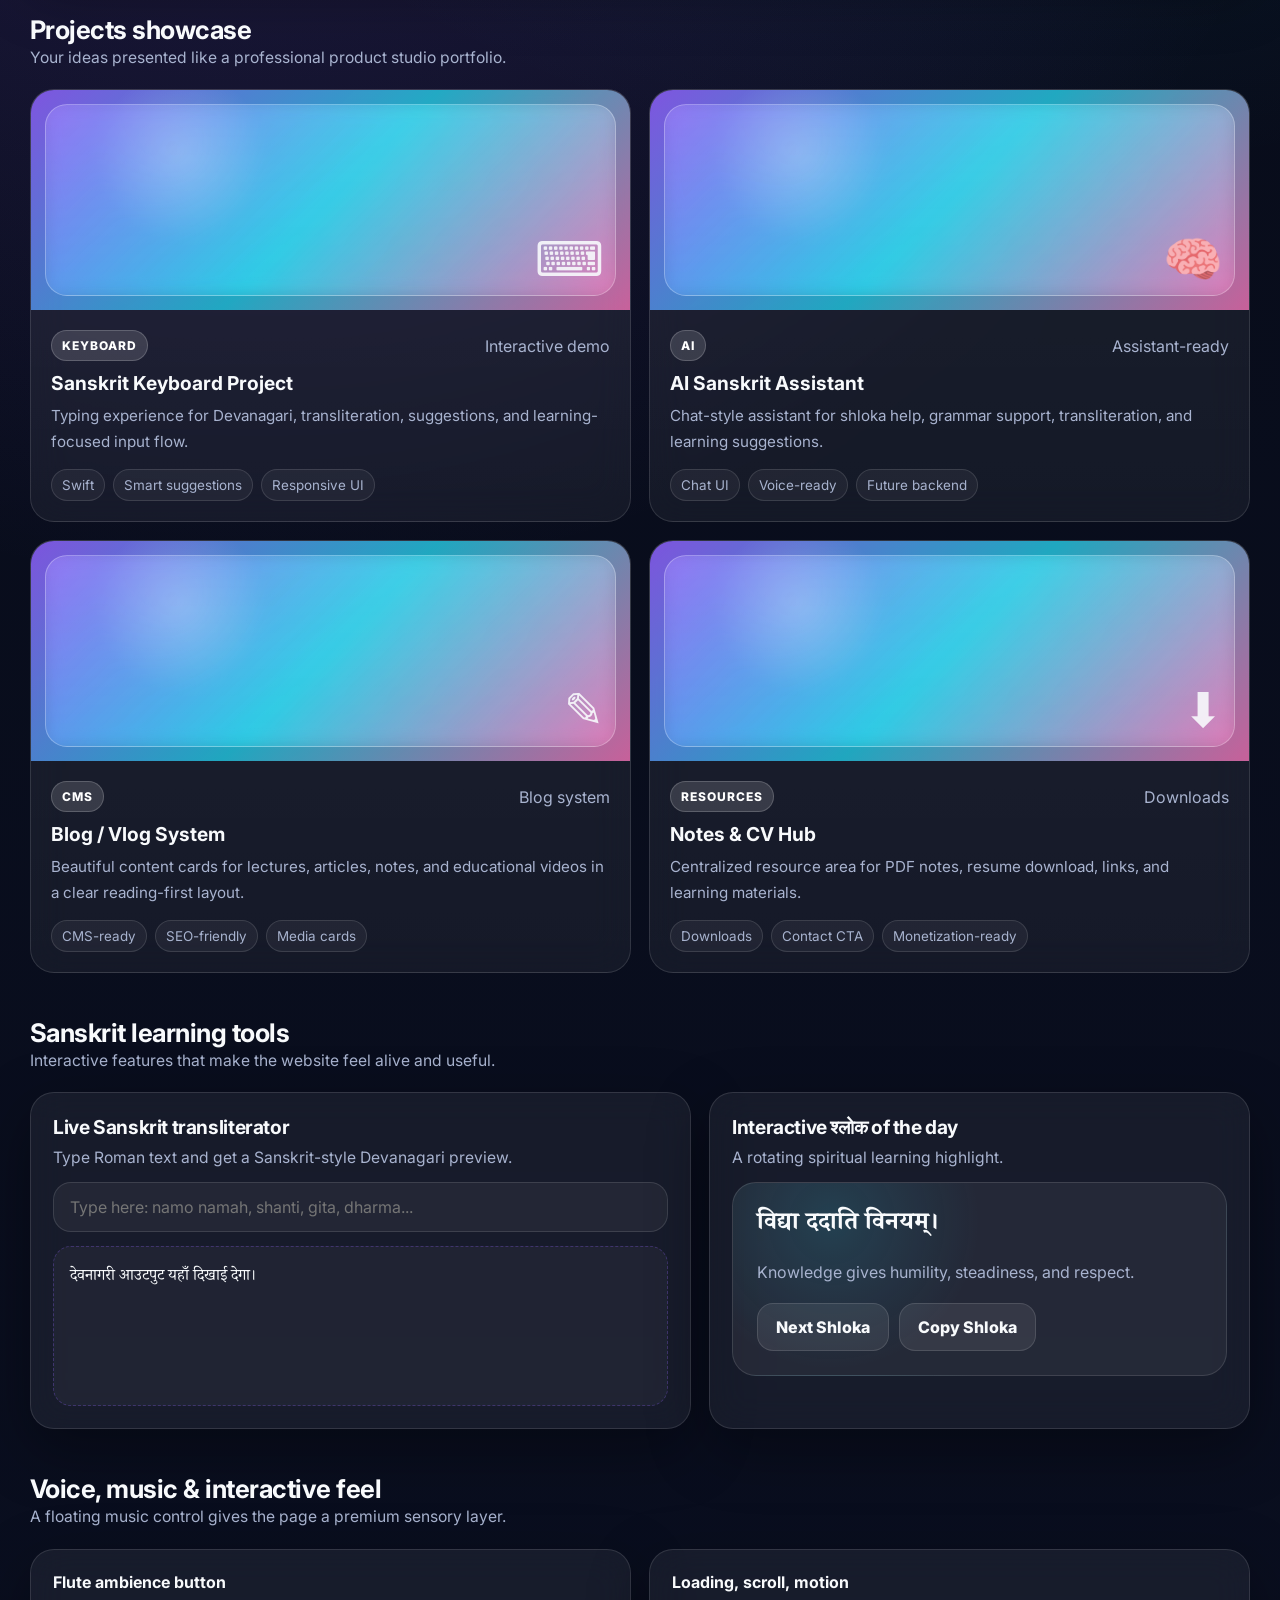
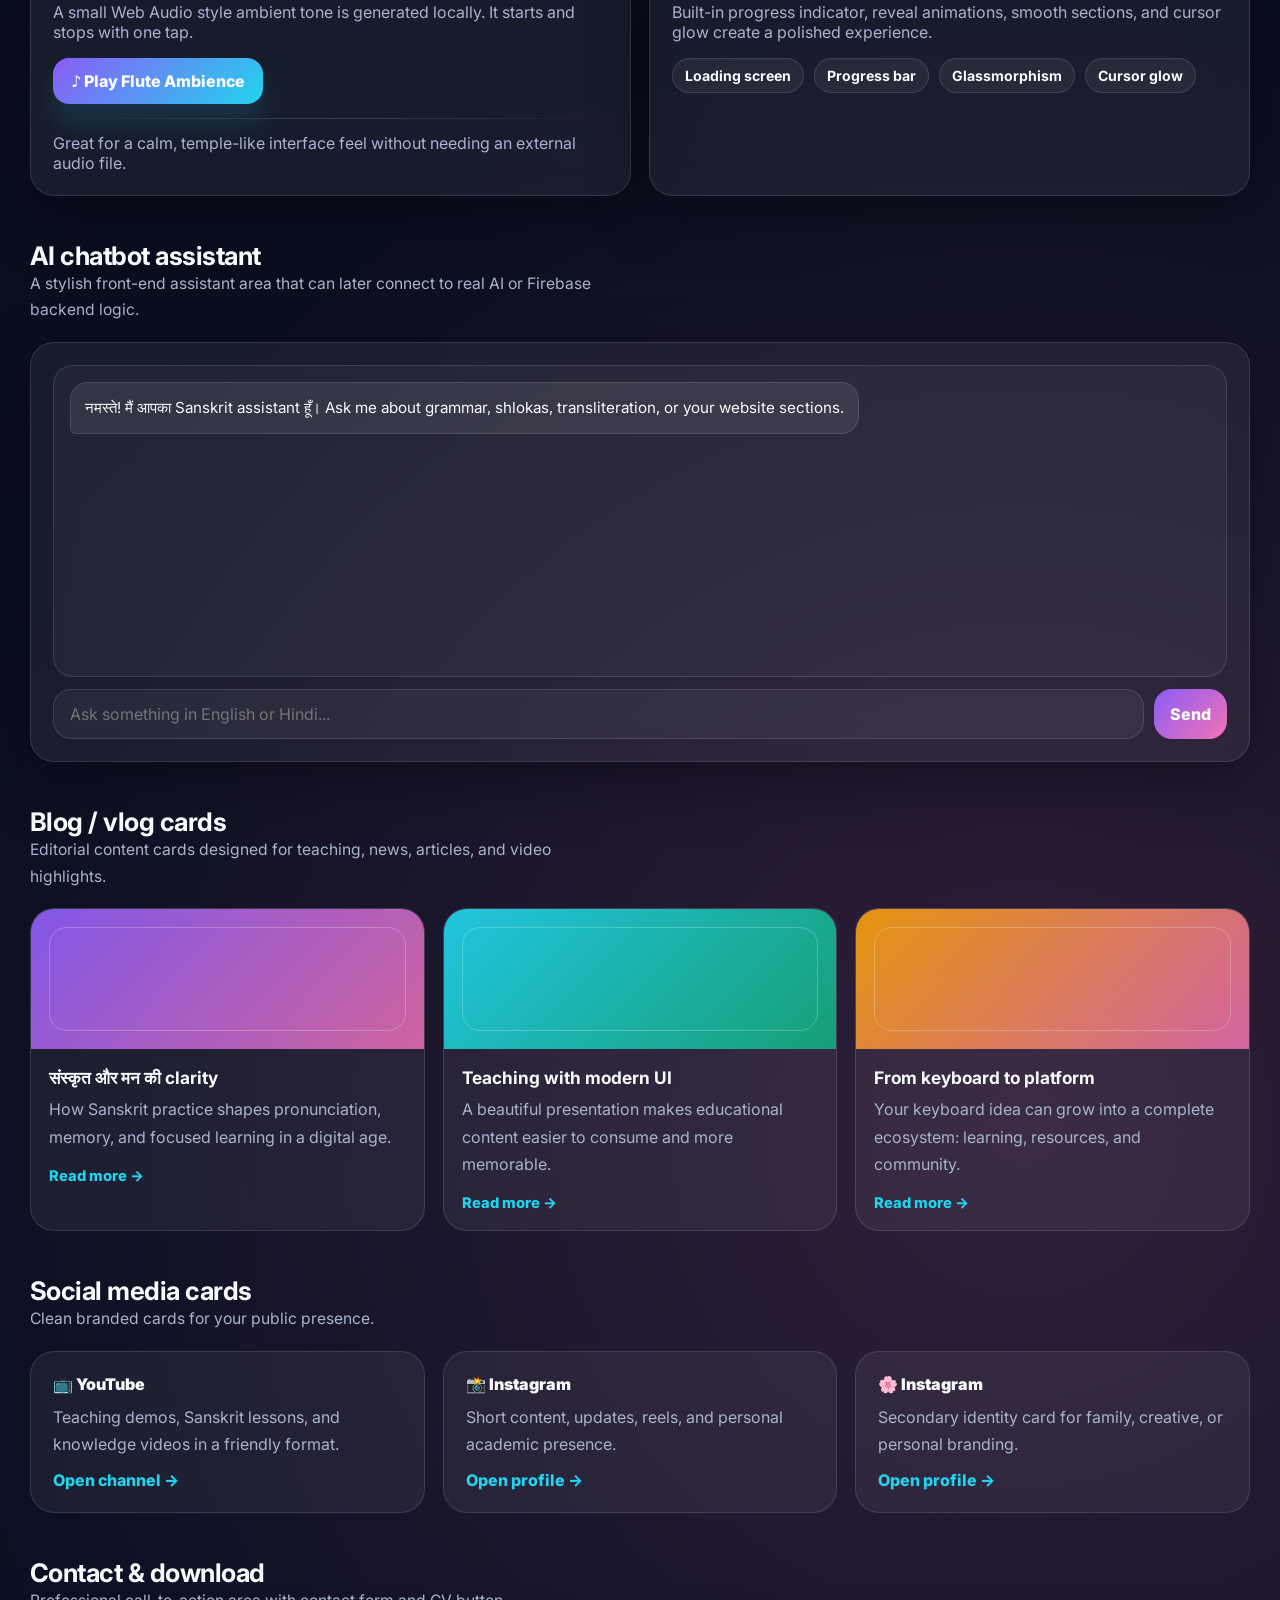
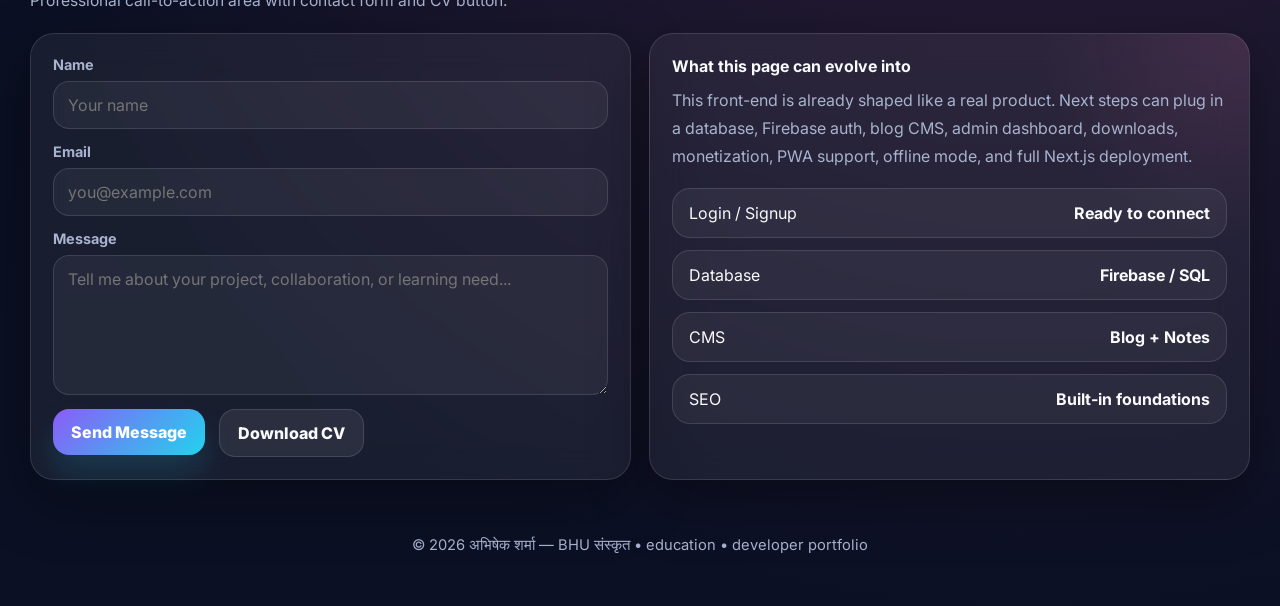
==== commit d8724f3b: "Update index.html" ====
--- a/index.html
+++ b/index.html
@@ -1,752 +1,1856 @@
 <!DOCTYPE html>
 <html lang="hi">
 <head>
-<meta charset="UTF-8">
-<meta name="viewport" content="width=device-width, initial-scale=1.0">
-
-<title>अभिषेक शर्मा | Sanskrit Scholar • Developer • Educator</title>
-
-<link rel="preconnect" href="https://fonts.googleapis.com">
-<link href="https://fonts.googleapis.com/css2?family=Poppins:wght@300;400;500;600;700;800&display=swap" rel="stylesheet">
-
-<style>
-
-:root{
-    --bg:#050816;
-    --card:rgba(255,255,255,0.07);
-    --glass:rgba(255,255,255,0.08);
-    --primary:#8b5cf6;
-    --secondary:#ec4899;
-    --accent:#f59e0b;
-    --text:#f8fafc;
-    --muted:#94a3b8;
-    --border:rgba(255,255,255,0.1);
-}
-
-*{
-    margin:0;
-    padding:0;
-    box-sizing:border-box;
-    scroll-behavior:smooth;
-}
-
-body{
-    font-family:'Poppins',sans-serif;
-    background:
-    radial-gradient(circle at top left,#1e1b4b 0%,transparent 30%),
-    radial-gradient(circle at bottom right,#4c1d95 0%,transparent 30%),
-    var(--bg);
-    color:var(--text);
-    overflow-x:hidden;
-}
-
-/* Scrollbar */
-
-::-webkit-scrollbar{
-    width:10px;
-}
-
-::-webkit-scrollbar-thumb{
-    background:linear-gradient(var(--primary),var(--secondary));
-    border-radius:20px;
-}
-
-/* Navbar */
-
-nav{
-    position:fixed;
-    width:100%;
-    top:0;
-    z-index:999;
-    backdrop-filter:blur(20px);
-    background:rgba(0,0,0,0.3);
-    border-bottom:1px solid rgba(255,255,255,0.05);
-}
-
-.nav-container{
-    max-width:1200px;
-    margin:auto;
-    display:flex;
-    justify-content:space-between;
-    align-items:center;
-    padding:18px 20px;
-}
-
-.logo{
-    font-size:1.3rem;
-    font-weight:700;
-    background:linear-gradient(to right,#c084fc,#f472b6);
-    -webkit-background-clip:text;
-    -webkit-text-fill-color:transparent;
-}
-
-.nav-links{
-    display:flex;
-    gap:30px;
-}
-
-.nav-links a{
-    color:white;
-    text-decoration:none;
-    transition:0.3s;
-    font-weight:500;
-}
-
-.nav-links a:hover{
-    color:#c084fc;
-}
-
-/* Hero */
-
-.hero{
-    min-height:100vh;
-    display:flex;
-    align-items:center;
-    justify-content:center;
-    padding:120px 20px 80px;
-}
-
-.hero-content{
-    max-width:1200px;
-    width:100%;
-    display:grid;
-    grid-template-columns:1fr 1fr;
-    gap:60px;
-    align-items:center;
-}
-
-.hero-left h1{
-    font-size:4rem;
-    line-height:1.1;
-    margin-bottom:20px;
-    background:linear-gradient(to right,#a78bfa,#f472b6);
-    -webkit-background-clip:text;
-    -webkit-text-fill-color:transparent;
-}
-
-.hero-left p{
-    color:var(--muted);
-    font-size:1.1rem;
-    line-height:1.9;
-    margin-bottom:30px;
-}
-
-.hero-buttons{
-    display:flex;
-    gap:20px;
-    flex-wrap:wrap;
-}
-
-.btn{
-    padding:14px 28px;
-    border-radius:15px;
-    text-decoration:none;
-    font-weight:600;
-    transition:0.4s;
-}
-
-.primary-btn{
-    background:linear-gradient(45deg,var(--primary),var(--secondary));
-    color:white;
-    box-shadow:0 10px 30px rgba(139,92,246,0.4);
-}
-
-.secondary-btn{
-    border:1px solid rgba(255,255,255,0.1);
-    color:white;
-    background:rgba(255,255,255,0.05);
-}
-
-.btn:hover{
-    transform:translateY(-5px);
-}
-
-/* Profile Card */
-
-.hero-card{
-    position:relative;
-    background:var(--glass);
-    backdrop-filter:blur(20px);
-    border:1px solid var(--border);
-    padding:40px;
-    border-radius:35px;
-    text-align:center;
-    overflow:hidden;
-    box-shadow:0 20px 60px rgba(0,0,0,0.5);
-}
-
-.hero-card::before{
-    content:'';
-    position:absolute;
-    width:300px;
-    height:300px;
-    background:linear-gradient(var(--primary),var(--secondary));
-    border-radius:50%;
-    filter:blur(120px);
-    top:-120px;
-    right:-100px;
-    opacity:0.4;
-}
-
-.profile-image{
-    width:160px;
-    height:160px;
-    margin:auto;
-    border-radius:50%;
-    display:flex;
-    align-items:center;
-    justify-content:center;
-    font-size:70px;
-    background:linear-gradient(45deg,var(--primary),var(--secondary));
-    margin-bottom:25px;
-    border:5px solid rgba(255,255,255,0.1);
-}
-
-.hero-card h2{
-    font-size:2rem;
-    margin-bottom:10px;
-}
-
-.hero-card span{
-    color:var(--accent);
-}
-
-/* Skills */
-
-.skills{
-    padding:100px 20px;
-}
-
-.section-title{
-    text-align:center;
-    font-size:2.7rem;
-    margin-bottom:70px;
-}
-
-.skills-grid{
-    max-width:1200px;
-    margin:auto;
-    display:grid;
-    grid-template-columns:repeat(auto-fit,minmax(250px,1fr));
-    gap:30px;
-}
-
-.skill-card{
-    background:var(--glass);
-    border:1px solid var(--border);
-    padding:35px;
-    border-radius:25px;
-    transition:0.4s;
-    backdrop-filter:blur(15px);
-}
-
-.skill-card:hover{
-    transform:translateY(-10px);
-    border-color:var(--primary);
-}
-
-.skill-card h3{
-    margin:20px 0;
-}
-
-.skill-card p{
-    color:var(--muted);
-}
-
-/* Projects */
-
-.projects{
-    padding:100px 20px;
-}
-
-.project-grid{
-    max-width:1200px;
-    margin:auto;
-    display:grid;
-    grid-template-columns:repeat(auto-fit,minmax(320px,1fr));
-    gap:30px;
-}
-
-.project-card{
-    background:var(--glass);
-    border-radius:25px;
-    overflow:hidden;
-    border:1px solid var(--border);
-    transition:0.4s;
-}
-
-.project-card:hover{
-    transform:translateY(-10px);
-}
-
-.project-image{
-    height:220px;
-    background:linear-gradient(45deg,#7c3aed,#ec4899);
-    display:flex;
-    align-items:center;
-    justify-content:center;
-    font-size:70px;
-}
-
-.project-content{
-    padding:25px;
-}
-
-.project-content h3{
-    margin-bottom:15px;
-}
-
-.project-content p{
-    color:var(--muted);
-    line-height:1.8;
-}
-
-/* Timeline */
-
-.timeline{
-    padding:100px 20px;
-}
-
-.timeline-container{
-    max-width:900px;
-    margin:auto;
-    position:relative;
-}
-
-.timeline-container::before{
-    content:'';
-    position:absolute;
-    width:4px;
-    background:linear-gradient(var(--primary),var(--secondary));
-    top:0;
-    bottom:0;
-    left:50%;
-    transform:translateX(-50%);
-}
-
-.timeline-item{
-    width:50%;
-    padding:30px;
-    position:relative;
-}
-
-.timeline-item:nth-child(odd){
-    left:0;
-}
-
-.timeline-item:nth-child(even){
-    left:50%;
-}
-
-.timeline-box{
-    background:var(--glass);
-    padding:25px;
-    border-radius:20px;
-    border:1px solid var(--border);
-}
-
-.timeline-box h3{
-    margin-bottom:10px;
-}
-
-/* Video */
-
-.video-section{
-    padding:100px 20px;
-}
-
-.video-wrapper{
-    max-width:1000px;
-    margin:auto;
-    border-radius:30px;
-    overflow:hidden;
-    box-shadow:0 20px 50px rgba(0,0,0,0.4);
-}
-
-/* Contact */
-
-.contact{
-    padding:100px 20px;
-}
-
-.contact-box{
-    max-width:800px;
-    margin:auto;
-    background:var(--glass);
-    border-radius:30px;
-    padding:50px;
-    border:1px solid var(--border);
-    backdrop-filter:blur(20px);
-}
-
-form{
-    display:flex;
-    flex-direction:column;
-    gap:20px;
-}
-
-input,textarea{
-    padding:18px;
-    border:none;
-    border-radius:15px;
-    background:rgba(255,255,255,0.05);
-    color:white;
-    font-family:'Poppins';
-}
-
-textarea{
-    min-height:150px;
-    resize:none;
-}
-
-button{
-    padding:16px;
-    border:none;
-    border-radius:15px;
-    background:linear-gradient(45deg,var(--primary),var(--secondary));
-    color:white;
-    font-size:1rem;
-    font-weight:600;
-    cursor:pointer;
-}
-
-/* Footer */
-
-footer{
-    padding:40px;
-    text-align:center;
-    color:var(--muted);
-}
-
-/* Floating Glow */
-
-.glow{
-    position:fixed;
-    width:500px;
-    height:500px;
-    background:radial-gradient(circle,var(--primary),transparent 70%);
-    opacity:0.12;
-    pointer-events:none;
-    z-index:-1;
-    animation:float 12s infinite alternate;
-}
-
-@keyframes float{
-    from{
-        transform:translate(-100px,-100px);
-    }
-    to{
-        transform:translate(200px,150px);
-    }
-}
-
-/* Responsive */
-
-@media(max-width:900px){
-
-.hero-content{
-    grid-template-columns:1fr;
-}
-
-.hero-left h1{
-    font-size:3rem;
-}
-
-.timeline-container::before{
-    left:20px;
-}
-
-.timeline-item{
-    width:100%;
-    padding-left:60px;
-}
-
-.timeline-item:nth-child(even){
-    left:0;
-}
-
-.nav-links{
-    display:none;
-}
-
-}
-
-</style>
+  <meta charset="UTF-8" />
+  <meta name="viewport" content="width=device-width, initial-scale=1.0" />
+  <meta name="theme-color" content="#0f172a" />
+  <meta name="description" content="अभिषेक शर्मा का modern Sanskrit learning, teaching, and developer portfolio — featuring projects, timeline, AI assistant, keyboard demo, blog, and contact." />
+  <meta name="keywords" content="Sanskrit, Portfolio, BHU, Developer, Teacher, Keyboard, AI, Vlog, Learning" />
+  <meta property="og:title" content="अभिषेक शर्मा | Sanskrit, Tech & Teaching" />
+  <meta property="og:description" content="Ultra-modern portfolio website with Sanskrit-inspired design, projects, learning tools, AI demo, and interactive sections." />
+  <meta property="og:type" content="website" />
+  <title>अभिषेक शर्मा | Sanskrit • Tech • Teaching</title>
+
+  <link rel="preconnect" href="https://fonts.googleapis.com">
+  <link rel="preconnect" href="https://fonts.gstatic.com" crossorigin>
+  <link href="https://fonts.googleapis.com/css2?family=Inter:wght@400;500;600;700;800;900&family=Noto+Serif+Devanagari:wght@400;600;700;800&display=swap" rel="stylesheet">
+
+  <style>
+    :root{
+      --bg: #070b17;
+      --bg2: #0b1024;
+      --card: rgba(255,255,255,.08);
+      --card2: rgba(255,255,255,.12);
+      --text: #f8fafc;
+      --muted: #a8b3cf;
+      --line: rgba(255,255,255,.12);
+      --primary: #8b5cf6;
+      --secondary: #22d3ee;
+      --accent: #f472b6;
+      --success: #34d399;
+      --warn: #f59e0b;
+      --shadow: 0 20px 60px rgba(0,0,0,.35);
+      --blur: blur(18px);
+      --radius: 28px;
+      --radius2: 20px;
+      --max: 1220px;
+    }
+
+    [data-theme="light"]{
+      --bg: #f7f8fc;
+      --bg2: #eef2ff;
+      --card: rgba(255,255,255,.72);
+      --card2: rgba(255,255,255,.86);
+      --text: #0f172a;
+      --muted: #52607a;
+      --line: rgba(15,23,42,.10);
+      --shadow: 0 22px 55px rgba(15,23,42,.10);
+    }
+
+    *{box-sizing:border-box}
+    html{scroll-behavior:smooth}
+    body{
+      margin:0;
+      font-family: Inter, system-ui, -apple-system, BlinkMacSystemFont, "Segoe UI", sans-serif;
+      background:
+        radial-gradient(circle at 20% 20%, rgba(139,92,246,.22), transparent 25%),
+        radial-gradient(circle at 80% 10%, rgba(34,211,238,.18), transparent 25%),
+        radial-gradient(circle at 80% 80%, rgba(244,114,182,.16), transparent 25%),
+        linear-gradient(180deg, var(--bg), var(--bg2));
+      color:var(--text);
+      overflow-x:hidden;
+    }
+
+    body::before{
+      content:"";
+      position:fixed;
+      inset:0;
+      pointer-events:none;
+      background-image:
+        linear-gradient(rgba(255,255,255,.02) 1px, transparent 1px),
+        linear-gradient(90deg, rgba(255,255,255,.02) 1px, transparent 1px);
+      background-size: 64px 64px;
+      mask-image: radial-gradient(circle at center, black 35%, transparent 100%);
+      opacity:.5;
+      z-index:0;
+    }
+
+    a{color:inherit; text-decoration:none}
+    button, input, textarea{font:inherit}
+    ::selection{background:rgba(139,92,246,.35); color:inherit}
+
+    .progress{
+      position:fixed; top:0; left:0; height:4px; width:0%;
+      background:linear-gradient(90deg, var(--secondary), var(--primary), var(--accent));
+      z-index:1000;
+      box-shadow:0 0 18px rgba(139,92,246,.65);
+    }
+
+    .cursor-glow{
+      position:fixed;
+      width:260px; height:260px;
+      border-radius:50%;
+      pointer-events:none;
+      background: radial-gradient(circle, rgba(139,92,246,.18), rgba(34,211,238,.10), transparent 72%);
+      filter: blur(8px);
+      transform:translate(-50%, -50%);
+      z-index:1;
+      mix-blend-mode:screen;
+    }
+
+    .wrap{
+      position:relative;
+      z-index:2;
+    }
+
+    .container{
+      width:min(var(--max), calc(100% - 32px));
+      margin:0 auto;
+    }
+
+    .nav{
+      position:sticky;
+      top:16px;
+      z-index:50;
+      margin:16px auto 0;
+      width:min(var(--max), calc(100% - 18px));
+      backdrop-filter: var(--blur);
+      background:linear-gradient(180deg, rgba(255,255,255,.12), rgba(255,255,255,.05));
+      border:1px solid var(--line);
+      border-radius:999px;
+      box-shadow:var(--shadow);
+    }
+
+    [data-theme="light"] .nav{
+      background:linear-gradient(180deg, rgba(255,255,255,.78), rgba(255,255,255,.56));
+    }
+
+    .nav-inner{
+      display:flex; align-items:center; justify-content:space-between;
+      gap:16px;
+      padding:12px 16px;
+    }
+
+    .brand{
+      display:flex; align-items:center; gap:12px; min-width:0;
+      font-weight:800;
+      letter-spacing:.2px;
+    }
+
+    .logo{
+      width:42px; height:42px; border-radius:14px;
+      display:grid; place-items:center;
+      background:linear-gradient(135deg, var(--primary), var(--secondary));
+      box-shadow:0 10px 25px rgba(139,92,246,.35);
+      flex:0 0 auto;
+      color:white;
+      font-size:1.1rem;
+    }
+
+    .brand small{
+      display:block;
+      color:var(--muted);
+      font-weight:600;
+      font-size:.78rem;
+      margin-top:2px;
+    }
+
+    .nav-links{
+      display:flex;
+      align-items:center;
+      gap:18px;
+      flex-wrap:wrap;
+      justify-content:center;
+    }
+
+    .nav-links a{
+      color:var(--muted);
+      font-weight:600;
+      font-size:.92rem;
+      transition:.25s ease;
+    }
+    .nav-links a:hover{color:var(--text)}
+
+    .nav-actions{
+      display:flex; align-items:center; gap:10px;
+    }
+
+    .icon-btn, .pill-btn, .cta{
+      border:0;
+      cursor:pointer;
+      transition:.3s ease;
+    }
+
+    .icon-btn{
+      width:42px; height:42px; border-radius:14px;
+      display:grid; place-items:center;
+      color:var(--text);
+      background:rgba(255,255,255,.08);
+      border:1px solid var(--line);
+    }
+
+    .icon-btn:hover, .pill-btn:hover, .cta:hover{
+      transform:translateY(-2px);
+      box-shadow:0 14px 26px rgba(0,0,0,.18);
+    }
+
+    .hero{
+      padding:72px 0 34px;
+      position:relative;
+    }
+
+    .hero-grid{
+      display:grid;
+      grid-template-columns: 1.12fr .88fr;
+      gap:24px;
+      align-items:stretch;
+    }
+
+    .glass{
+      background:linear-gradient(180deg, rgba(255,255,255,.10), rgba(255,255,255,.06));
+      backdrop-filter: var(--blur);
+      border:1px solid var(--line);
+      box-shadow:var(--shadow);
+    }
+
+    [data-theme="light"] .glass{
+      background:linear-gradient(180deg, rgba(255,255,255,.80), rgba(255,255,255,.58));
+    }
+
+    .hero-card{
+      border-radius:var(--radius);
+      padding:28px;
+      position:relative;
+      overflow:hidden;
+    }
+
+    .hero-card::after{
+      content:"";
+      position:absolute;
+      inset:auto -10% -15% auto;
+      width:260px;
+      height:260px;
+      background:radial-gradient(circle, rgba(236,72,153,.24), transparent 68%);
+      filter:blur(8px);
+      pointer-events:none;
+    }
+
+    .eyebrow{
+      display:inline-flex;
+      align-items:center;
+      gap:10px;
+      padding:8px 14px;
+      border-radius:999px;
+      background:rgba(139,92,246,.14);
+      border:1px solid rgba(139,92,246,.25);
+      color:var(--text);
+      font-weight:700;
+      font-size:.88rem;
+      margin-bottom:18px;
+    }
+
+    .hero h1{
+      font-family:"Noto Serif Devanagari", serif;
+      font-size:clamp(2.5rem, 5vw, 4.8rem);
+      line-height:1.02;
+      margin:0 0 14px;
+      letter-spacing:-.02em;
+    }
+
+    .gradient-text{
+      background:linear-gradient(90deg, #c4b5fd, #67e8f9, #f9a8d4);
+      -webkit-background-clip:text;
+      -webkit-text-fill-color:transparent;
+      background-clip:text;
+    }
+
+    .hero p{
+      margin:0;
+      color:var(--muted);
+      font-size:1.03rem;
+      line-height:1.8;
+      max-width:68ch;
+    }
+
+    .hero-actions{
+      display:flex;
+      flex-wrap:wrap;
+      gap:12px;
+      margin:24px 0 22px;
+    }
+
+    .cta, .pill-btn{
+      border-radius:16px;
+      padding:13px 18px;
+      font-weight:800;
+    }
+
+    .cta{
+      display:inline-flex;
+      align-items:center;
+      gap:10px;
+      color:#fff;
+      background:linear-gradient(135deg, var(--primary), var(--secondary));
+      box-shadow:0 18px 30px rgba(34,211,238,.15);
+    }
+
+    .pill-btn{
+      color:var(--text);
+      background:rgba(255,255,255,.08);
+      border:1px solid var(--line);
+    }
+
+    .hero-meta{
+      display:flex;
+      flex-wrap:wrap;
+      gap:12px;
+      margin-top:8px;
+    }
+
+    .meta-chip{
+      padding:10px 14px;
+      border-radius:999px;
+      background:rgba(255,255,255,.06);
+      border:1px solid var(--line);
+      color:var(--muted);
+      font-size:.9rem;
+      display:inline-flex;
+      align-items:center;
+      gap:8px;
+    }
+
+    .side-stack{
+      display:grid;
+      gap:24px;
+    }
+
+    .profile-panel{
+      padding:24px;
+      border-radius:var(--radius);
+      position:relative;
+      overflow:hidden;
+    }
+
+    .avatar{
+      width:112px;
+      height:112px;
+      border-radius:34px;
+      display:grid;
+      place-items:center;
+      margin-bottom:18px;
+      background:linear-gradient(135deg, rgba(139,92,246,.92), rgba(34,211,238,.92));
+      box-shadow:0 20px 45px rgba(139,92,246,.22);
+      font-size:3rem;
+    }
+
+    .profile-panel h2{
+      margin:0 0 8px;
+      font-size:1.6rem;
+    }
+
+    .profile-panel .sub{
+      color:var(--muted);
+      line-height:1.7;
+      margin:0 0 16px;
+    }
+
+    .tag-row{
+      display:flex;
+      flex-wrap:wrap;
+      gap:10px;
+      margin-top:18px;
+    }
+
+    .tag{
+      padding:8px 12px;
+      border-radius:999px;
+      border:1px solid var(--line);
+      background:rgba(255,255,255,.06);
+      color:var(--text);
+      font-size:.88rem;
+      font-weight:700;
+    }
+
+    .stats{
+      display:grid;
+      grid-template-columns:repeat(2, 1fr);
+      gap:14px;
+    }
+
+    .stat{
+      padding:18px;
+      border-radius:22px;
+      border:1px solid var(--line);
+      background:rgba(255,255,255,.06);
+    }
+
+    .stat strong{
+      display:block;
+      font-size:1.9rem;
+      line-height:1;
+      margin-bottom:8px;
+      font-weight:900;
+    }
+
+    .stat span{
+      color:var(--muted);
+      font-weight:600;
+      font-size:.92rem;
+    }
+
+    .section{
+      padding:22px 0;
+    }
+
+    .section-title{
+      display:flex;
+      align-items:end;
+      justify-content:space-between;
+      gap:16px;
+      margin:0 0 18px;
+    }
+
+    .section-title h3{
+      margin:0;
+      font-size:1.6rem;
+      letter-spacing:-.02em;
+    }
+
+    .section-title p{
+      margin:0;
+      color:var(--muted);
+      max-width:58ch;
+      line-height:1.7;
+      font-size:.98rem;
+    }
+
+    .grid-3{
+      display:grid;
+      grid-template-columns:repeat(3, 1fr);
+      gap:18px;
+    }
+
+    .card{
+      padding:22px;
+      border-radius:24px;
+      border:1px solid var(--line);
+      background:linear-gradient(180deg, rgba(255,255,255,.08), rgba(255,255,255,.05));
+      backdrop-filter: var(--blur);
+      position:relative;
+      overflow:hidden;
+      transition:.3s ease;
+    }
+
+    [data-theme="light"] .card{
+      background:linear-gradient(180deg, rgba(255,255,255,.85), rgba(255,255,255,.62));
+    }
+
+    .card:hover{
+      transform:translateY(-6px);
+      border-color:rgba(139,92,246,.25);
+      box-shadow:0 24px 60px rgba(0,0,0,.16);
+    }
+
+    .card .icon{
+      width:52px; height:52px;
+      border-radius:18px;
+      display:grid; place-items:center;
+      font-size:1.2rem;
+      background:linear-gradient(135deg, rgba(139,92,246,.18), rgba(34,211,238,.16));
+      border:1px solid var(--line);
+      margin-bottom:14px;
+    }
+
+    .card h4{
+      margin:0 0 8px;
+      font-size:1.2rem;
+    }
+
+    .card p{
+      margin:0;
+      color:var(--muted);
+      line-height:1.7;
+      font-size:.95rem;
+    }
+
+    .timeline{
+      display:grid;
+      gap:14px;
+    }
+
+    .timeline-item{
+      display:grid;
+      grid-template-columns: 124px 1fr;
+      gap:14px;
+      padding:18px 20px;
+      border-radius:20px;
+      border:1px solid var(--line);
+      background:rgba(255,255,255,.06);
+    }
+
+    .timeline-item .year{
+      font-weight:900;
+      color:var(--secondary);
+      letter-spacing:.08em;
+    }
+
+    .timeline-item .content h4{
+      margin:0 0 6px;
+      font-size:1.08rem;
+    }
+
+    .timeline-item .content p{
+      margin:0;
+      color:var(--muted);
+      line-height:1.75;
+    }
+
+    .showcase{
+      display:grid;
+      grid-template-columns:repeat(2, 1fr);
+      gap:18px;
+    }
+
+    .project{
+      overflow:hidden;
+      padding:0;
+    }
+
+    .project .thumb{
+      height:220px;
+      background:
+        radial-gradient(circle at 25% 30%, rgba(255,255,255,.22), transparent 18%),
+        linear-gradient(135deg, rgba(139,92,246,.88), rgba(34,211,238,.76), rgba(244,114,182,.80));
+      position:relative;
+      isolation:isolate;
+    }
+
+    .project .thumb::before{
+      content:"";
+      position:absolute;
+      inset:14px;
+      border:1px solid rgba(255,255,255,.28);
+      border-radius:22px;
+      background:linear-gradient(180deg, rgba(255,255,255,.12), rgba(255,255,255,.04));
+      backdrop-filter: blur(8px);
+    }
+
+    .project .thumb .symbol{
+      position:absolute;
+      inset:auto 26px 22px auto;
+      font-size:3rem;
+      opacity:.9;
+    }
+
+    .project .body{
+      padding:20px;
+    }
+
+    .project .meta{
+      display:flex;
+      align-items:center;
+      justify-content:space-between;
+      gap:8px;
+      margin-bottom:10px;
+    }
+
+    .badge{
+      font-size:.75rem;
+      font-weight:800;
+      letter-spacing:.08em;
+      text-transform:uppercase;
+      color:#fff;
+      background:rgba(255,255,255,.14);
+      border:1px solid rgba(255,255,255,.18);
+      border-radius:999px;
+      padding:7px 10px;
+    }
+
+    .project h4{
+      margin:0 0 8px;
+      font-size:1.2rem;
+    }
+
+    .project p{
+      margin:0 0 14px;
+      color:var(--muted);
+      line-height:1.7;
+      font-size:.95rem;
+    }
+
+    .mini-row{
+      display:flex;
+      flex-wrap:wrap;
+      gap:8px;
+    }
+
+    .mini{
+      padding:7px 10px;
+      border-radius:999px;
+      border:1px solid var(--line);
+      color:var(--muted);
+      font-size:.84rem;
+      background:rgba(255,255,255,.05);
+    }
+
+    .tools-grid{
+      display:grid;
+      grid-template-columns: 1.1fr .9fr;
+      gap:18px;
+    }
+
+    .tool-box{
+      padding:22px;
+      border-radius:24px;
+      border:1px solid var(--line);
+      background:rgba(255,255,255,.06);
+      backdrop-filter: var(--blur);
+    }
+
+    .tool-input{
+      width:100%;
+      border:1px solid var(--line);
+      border-radius:18px;
+      background:rgba(255,255,255,.05);
+      color:var(--text);
+      padding:14px 16px;
+      outline:none;
+      transition:.25s ease;
+    }
+
+    .tool-input:focus{
+      border-color:rgba(139,92,246,.42);
+      box-shadow:0 0 0 4px rgba(139,92,246,.12);
+    }
+
+    .tool-output{
+      margin-top:14px;
+      min-height:120px;
+      padding:16px;
+      border-radius:18px;
+      border:1px dashed rgba(139,92,246,.30);
+      background:rgba(255,255,255,.04);
+      white-space:pre-wrap;
+      line-height:1.8;
+      color:var(--text);
+    }
+
+    .split{
+      display:grid;
+      grid-template-columns: repeat(2, 1fr);
+      gap:18px;
+    }
+
+    .quote-box{
+      padding:24px;
+      border-radius:24px;
+      border:1px solid var(--line);
+      background:
+        radial-gradient(circle at 20% 20%, rgba(34,211,238,.14), transparent 35%),
+        rgba(255,255,255,.06);
+      position:relative;
+      overflow:hidden;
+    }
+
+    .quote-box blockquote{
+      margin:0;
+      font-family:"Noto Serif Devanagari", serif;
+      font-size:1.55rem;
+      line-height:1.5;
+      font-weight:700;
+    }
+
+    .quote-box .trans{
+      margin-top:14px;
+      color:var(--muted);
+      line-height:1.8;
+    }
+
+    .quote-actions{
+      margin-top:16px;
+      display:flex;
+      gap:10px;
+      flex-wrap:wrap;
+    }
+
+    .chat{
+      display:flex;
+      flex-direction:column;
+      min-height:420px;
+    }
+
+    .chat-window{
+      flex:1;
+      display:flex;
+      flex-direction:column;
+      gap:12px;
+      padding:16px;
+      border-radius:20px;
+      border:1px solid var(--line);
+      background:rgba(255,255,255,.04);
+      overflow:auto;
+      max-height:320px;
+      margin-bottom:12px;
+    }
+
+    .msg{
+      max-width:84%;
+      padding:12px 14px;
+      border-radius:18px;
+      line-height:1.7;
+      font-size:.95rem;
+    }
+
+    .msg.user{
+      align-self:flex-end;
+      background:linear-gradient(135deg, rgba(139,92,246,.85), rgba(34,211,238,.75));
+      color:#fff;
+      border-bottom-right-radius:6px;
+    }
+
+    .msg.bot{
+      align-self:flex-start;
+      background:rgba(255,255,255,.08);
+      border:1px solid var(--line);
+      color:var(--text);
+      border-bottom-left-radius:6px;
+    }
+
+    .chat-input{
+      display:flex;
+      gap:10px;
+    }
+
+    .chat-input input{
+      flex:1;
+      min-width:0;
+      border:1px solid var(--line);
+      border-radius:18px;
+      background:rgba(255,255,255,.05);
+      color:var(--text);
+      padding:14px 16px;
+      outline:none;
+    }
+
+    .chat-input button{
+      border:0;
+      border-radius:18px;
+      padding:14px 16px;
+      font-weight:800;
+      color:#fff;
+      background:linear-gradient(135deg, var(--primary), var(--accent));
+      cursor:pointer;
+    }
+
+    .blog-grid{
+      display:grid;
+      grid-template-columns:repeat(3, 1fr);
+      gap:18px;
+    }
+
+    .blog-card{
+      border-radius:24px;
+      overflow:hidden;
+      border:1px solid var(--line);
+      background:rgba(255,255,255,.06);
+    }
+
+    .blog-top{
+      height:140px;
+      background:linear-gradient(135deg, rgba(139,92,246,.92), rgba(244,114,182,.82));
+      position:relative;
+    }
+
+    .blog-top::after{
+      content:"";
+      position:absolute;
+      inset:18px;
+      border-radius:18px;
+      border:1px solid rgba(255,255,255,.24);
+    }
+
+    .blog-body{
+      padding:18px;
+    }
+
+    .blog-body h4{
+      margin:0 0 8px;
+      font-size:1.08rem;
+    }
+
+    .blog-body p{
+      margin:0 0 14px;
+      color:var(--muted);
+      line-height:1.7;
+    }
+
+    .blog-body .read{
+      color:var(--secondary);
+      font-weight:800;
+      font-size:.92rem;
+    }
+
+    .social-grid{
+      display:grid;
+      grid-template-columns:repeat(3, 1fr);
+      gap:18px;
+    }
+
+    .social-card{
+      padding:22px;
+      border-radius:24px;
+      border:1px solid var(--line);
+      background:rgba(255,255,255,.06);
+      transition:.3s ease;
+    }
+
+    .social-card:hover{
+      transform:translateY(-5px) scale(1.01);
+    }
+
+    .social-card .title{
+      display:flex;
+      align-items:center;
+      gap:10px;
+      font-weight:900;
+      margin-bottom:10px;
+    }
+
+    .social-card p{
+      margin:0 0 12px;
+      color:var(--muted);
+      line-height:1.7;
+    }
+
+    .social-card a{
+      color:var(--secondary);
+      font-weight:800;
+    }
+
+    .contact{
+      display:grid;
+      grid-template-columns:1fr 1fr;
+      gap:18px;
+    }
+
+    .form{
+      padding:22px;
+      border-radius:24px;
+      border:1px solid var(--line);
+      background:rgba(255,255,255,.06);
+    }
+
+    .field{
+      display:grid;
+      gap:8px;
+      margin-bottom:14px;
+    }
+
+    .field label{
+      font-size:.9rem;
+      color:var(--muted);
+      font-weight:700;
+    }
+
+    .field input,
+    .field textarea{
+      width:100%;
+      border:1px solid var(--line);
+      border-radius:16px;
+      padding:13px 14px;
+      background:rgba(255,255,255,.05);
+      color:var(--text);
+      outline:none;
+      resize:vertical;
+    }
+
+    .field textarea{min-height:140px}
+    .field input:focus,
+    .field textarea:focus{
+      border-color:rgba(34,211,238,.4);
+      box-shadow:0 0 0 4px rgba(34,211,238,.10);
+    }
+
+    .contact-info{
+      padding:22px;
+      border-radius:24px;
+      border:1px solid var(--line);
+      background:
+        radial-gradient(circle at top right, rgba(244,114,182,.12), transparent 28%),
+        rgba(255,255,255,.06);
+    }
+
+    .contact-info h4{margin:0 0 10px}
+    .contact-info p{
+      margin:0 0 18px;
+      color:var(--muted);
+      line-height:1.75;
+    }
+
+    .info-list{
+      display:grid;
+      gap:12px;
+    }
+
+    .info-item{
+      padding:14px 16px;
+      border-radius:18px;
+      background:rgba(255,255,255,.05);
+      border:1px solid var(--line);
+      display:flex;
+      align-items:center;
+      justify-content:space-between;
+      gap:12px;
+    }
+
+    .footer{
+      padding:34px 0 52px;
+      color:var(--muted);
+      text-align:center;
+      font-size:.92rem;
+    }
+
+    .floating-music{
+      position:fixed;
+      right:18px;
+      bottom:18px;
+      z-index:60;
+      display:flex;
+      align-items:center;
+      gap:10px;
+      padding:14px 16px;
+      border-radius:999px;
+      background:linear-gradient(135deg, rgba(139,92,246,.92), rgba(34,211,238,.84));
+      color:#fff;
+      box-shadow:0 22px 45px rgba(0,0,0,.24);
+      border:0;
+      cursor:pointer;
+      font-weight:800;
+    }
+
+    .floating-theme{
+      position:fixed;
+      left:18px;
+      bottom:18px;
+      z-index:60;
+    }
+
+    .loading{
+      position:fixed;
+      inset:0;
+      z-index:2000;
+      display:grid;
+      place-items:center;
+      background:linear-gradient(180deg, var(--bg), var(--bg2));
+      transition:.55s ease;
+    }
+
+    .loading.hide{
+      opacity:0;
+      visibility:hidden;
+      pointer-events:none;
+    }
+
+    .loader{
+      text-align:center;
+      width:min(360px, 90vw);
+    }
+
+    .ring{
+      width:78px; height:78px;
+      border-radius:50%;
+      margin:0 auto 18px;
+      border:4px solid rgba(255,255,255,.10);
+      border-top-color: var(--secondary);
+      border-right-color: var(--primary);
+      animation:spin 1s linear infinite;
+      box-shadow:0 0 35px rgba(34,211,238,.22);
+    }
+
+    .loader h2{
+      margin:0 0 8px;
+      font-size:1.2rem;
+    }
+
+    .loader p{
+      margin:0;
+      color:var(--muted);
+    }
+
+    canvas#particles{
+      position:fixed;
+      inset:0;
+      z-index:1;
+      pointer-events:none;
+      opacity:.9;
+    }
+
+    .reveal{
+      opacity:0;
+      transform: translateY(18px);
+      transition: .7s ease;
+    }
+
+    .reveal.show{
+      opacity:1;
+      transform: translateY(0);
+    }
+
+    .divider{
+      height:1px;
+      background:linear-gradient(90deg, transparent, rgba(255,255,255,.16), transparent);
+      margin:14px 0;
+    }
+
+    @keyframes spin{to{transform:rotate(360deg)}}
+    @keyframes floaty{
+      0%,100%{transform:translateY(0px)}
+      50%{transform:translateY(-8px)}
+    }
+
+    .float{
+      animation:floaty 5s ease-in-out infinite;
+    }
+
+    .kbd{
+      font-family: "Noto Serif Devanagari", serif;
+      line-height:1.85;
+      color:var(--text);
+      min-height:160px;
+    }
+
+    .soft{
+      color:var(--muted);
+    }
+
+    @media (max-width: 1080px){
+      .hero-grid, .tools-grid, .contact, .showcase, .grid-3, .blog-grid, .social-grid, .split{
+        grid-template-columns:1fr;
+      }
+      .nav-links{display:none}
+      .timeline-item{
+        grid-template-columns:1fr;
+      }
+    }
+
+    @media (max-width: 720px){
+      .hero{padding-top:54px}
+      .hero-card, .profile-panel, .card, .tool-box, .quote-box, .form, .contact-info{
+        padding:20px;
+      }
+      .stats{grid-template-columns:1fr 1fr}
+      .nav-inner{padding:10px 12px}
+      .brand small{display:none}
+      .floating-theme{left:12px; bottom:12px}
+      .floating-music{right:12px; bottom:12px}
+    }
+
+    @media (prefers-reduced-motion: reduce){
+      html{scroll-behavior:auto}
+      *, *::before, *::after{
+        animation:none !important;
+        transition:none !important;
+      }
+    }
+  </style>
 </head>
 
 <body>
-
-<div class="glow"></div>
-
-<!-- NAVBAR -->
-
-<nav>
-<div class="nav-container">
-<div class="logo">अभिषेक शर्मा</div>
-
-<div class="nav-links">
-<a href="#skills">Skills</a>
-<a href="#projects">Projects</a>
-<a href="#timeline">Journey</a>
-<a href="#contact">Contact</a>
-</div>
-</div>
-</nav>
-
-<!-- HERO -->
-
-<section class="hero">
-
-<div class="hero-content">
-
-<div class="hero-left">
-
-<h1>संस्कृत • विज्ञान • तकनीक</h1>
-
-<p>
-मैं अभिषेक शर्मा हूँ — BHU से संस्कृत स्नातक, शिक्षक, शोधकर्ता और आधुनिक ऐप डेवलपर। मेरा उद्देश्य प्राचीन भारतीय ज्ञान और आधुनिक AI तकनीक को एक साथ जोड़ना है।
-</p>
-
-<div class="hero-buttons">
-<a href="#projects" class="btn primary-btn">🚀 Explore Projects</a>
-<a href="https://youtube.com/@संस्कृतस्यछात्रः" class="btn secondary-btn">📺 YouTube</a>
-</div>
-
-</div>
-
-<div class="hero-card">
-
-<div class="profile-image">🪈</div>
-
-<h2>अभिषेक शर्मा</h2>
-
-<span>BHU Sanskrit Graduate</span>
-
-<p style="margin-top:20px;color:var(--muted);">
-संस्कृत व्याकरण • AI • गणित • विज्ञान • Swift Development
-</p>
-
-</div>
-
-</div>
-
-</section>
-
-<!-- SKILLS -->
-
-<section class="skills" id="skills">
-
-<h2 class="section-title">✨ Expertise</h2>
-
-<div class="skills-grid">
-
-<div class="skill-card">
-<h3>📚 संस्कृत व्याकरण</h3>
-<p>
-पाणिनीय व्याकरण, उपनिषद, गीता, छंद और वैदिक अध्ययन।
-</p>
-</div>
-
-<div class="skill-card">
-<h3>🧠 गणित एवं विज्ञान</h3>
-<p>
-जटिल विषयों को सरल भाषा और visualization द्वारा समझाना।
-</p>
-</div>
-
-<div class="skill-card">
-<h3>💻 App Development</h3>
-<p>
-SwiftUI, iOS Apps, Sanskrit Keyboard, AI आधारित सिस्टम।
-</p>
-</div>
-
-<div class="skill-card">
-<h3>🎵 वंशी वादन</h3>
-<p>
-संगीत, ध्यान और आध्यात्मिक ध्वनि के माध्यम से मानसिक शांति।
-</p>
-</div>
-
-</div>
-
-</section>
-
-<!-- PROJECTS -->
-
-<section class="projects" id="projects">
-
-<h2 class="section-title">🚀 Featured Projects</h2>
-
-<div class="project-grid">
-
-<div class="project-card">
-<div class="project-image">⌨️</div>
-
-<div class="project-content">
-<h3>Sanskrit AI Keyboard</h3>
-<p>
-AI-powered Hinglish to Sanskrit keyboard with intelligent prediction and transliteration engine.
-</p>
-</div>
-</div>
-
-<div class="project-card">
-<div class="project-image">📖</div>
-
-<div class="project-content">
-<h3>Interactive Sanskrit Learning</h3>
-<p>
-Modern educational platform to learn Sanskrit grammar visually.
-</p>
-</div>
-</div>
-
-<div class="project-card">
-<div class="project-image">🤖</div>
-
-<div class="project-content">
-<h3>AI + Sanskrit Research</h3>
-<p>
-Exploring Sanskrit as a structured language for future AI systems.
-</p>
-</div>
-</div>
-
-</div>
-
-</section>
-
-<!-- TIMELINE -->
-
-<section class="timeline" id="timeline">
-
-<h2 class="section-title">📜 Journey</h2>
-
-<div class="timeline-container">
-
-<div class="timeline-item">
-<div class="timeline-box">
-<h3>BHU Graduation</h3>
-<p>संस्कृत विषय में स्नातक पूर्ण।</p>
-</div>
-</div>
-
-<div class="timeline-item">
-<div class="timeline-box">
-<h3>Teaching & Vlogging</h3>
-<p>शिक्षण और ऑनलाइन शिक्षा सामग्री निर्माण।</p>
-</div>
-</div>
-
-<div class="timeline-item">
-<div class="timeline-box">
-<h3>Sanskrit Keyboard</h3>
-<p>AI आधारित संस्कृत इनपुट सिस्टम निर्माण।</p>
-</div>
-</div>
-
-<div class="timeline-item">
-<div class="timeline-box">
-<h3>Future Vision</h3>
-<p>AI + भारतीय ज्ञान प्रणाली का संगम।</p>
-</div>
-</div>
-
-</div>
-
-</section>
-
-<!-- VIDEO -->
-
-<section class="video-section">
-
-<h2 class="section-title">🎥 Teaching Demo</h2>
-
-<div class="video-wrapper">
-
-<iframe width="100%" height="560"
-src="https://www.youtube.com/embed/WXU9PfSaVPE"
-title="YouTube video player"
-frameborder="0"
-allowfullscreen>
-</iframe>
-
-</div>
-
-</section>
-
-<!-- CONTACT -->
-
-<section class="contact" id="contact">
-
-<div class="contact-box">
-
-<h2 class="section-title">📬 Contact Me</h2>
-
-<form>
-
-<input type="text" placeholder="आपका नाम">
-
-<input type="email" placeholder="ईमेल">
-
-<textarea placeholder="अपना संदेश लिखें..."></textarea>
-
-<button type="submit">Send Message 🚀</button>
-
-</form>
-
-</div>
-
-</section>
-
-<footer>
-
-© 2026 अभिषेक शर्मा • Sanskrit Scholar • Developer • Built with Vision & Devotion ✨
-
-</footer>
-
-<script>
-
-/* Cursor Glow */
-
-document.addEventListener('mousemove', e => {
-
-const glow = document.querySelector('.glow');
-
-glow.style.left = e.clientX - 250 + 'px';
-glow.style.top = e.clientY - 250 + 'px';
-
-});
-
-/* Scroll Animation */
-
-const cards = document.querySelectorAll('.skill-card,.project-card,.timeline-box');
-
-const observer = new IntersectionObserver(entries => {
-
-entries.forEach(entry => {
-
-if(entry.isIntersecting){
-    entry.target.style.opacity = 1;
-    entry.target.style.transform = 'translateY(0)';
-}
-
-});
-
-});
-
-cards.forEach(card => {
-
-card.style.opacity = 0;
-card.style.transform = 'translateY(50px)';
-card.style.transition = 'all 0.8s ease';
-
-observer.observe(card);
-
-});
-
-</script>
-
+  <div class="loading" id="loading">
+    <div class="loader">
+      <div class="ring"></div>
+      <h2>Loading your premium Sanskrit experience</h2>
+      <p>Crafting visuals, motion, and interaction...</p>
+    </div>
+  </div>
+
+  <div class="progress" id="progress"></div>
+  <div class="cursor-glow" id="cursorGlow"></div>
+  <canvas id="particles"></canvas>
+
+  <div class="wrap">
+    <header class="nav" role="banner">
+      <div class="nav-inner">
+        <a class="brand" href="#home" aria-label="Go to home">
+          <div class="logo">ॐ</div>
+          <div>
+            अभिषेक शर्मा
+            <small>BHU • Sanskrit • Tech • Teaching</small>
+          </div>
+        </a>
+
+        <nav class="nav-links" aria-label="Main navigation">
+          <a href="#about">About</a>
+          <a href="#timeline">Timeline</a>
+          <a href="#projects">Projects</a>
+          <a href="#tools">Tools</a>
+          <a href="#blog">Blog</a>
+          <a href="#contact">Contact</a>
+        </nav>
+
+        <div class="nav-actions">
+          <button class="icon-btn" id="themeToggle" aria-label="Toggle theme">☀</button>
+          <a class="icon-btn" href="#contact" aria-label="Open contact section">✦</a>
+        </div>
+      </div>
+    </header>
+
+    <main id="home">
+      <section class="hero">
+        <div class="container hero-grid">
+          <div class="hero-card glass reveal">
+            <div class="eyebrow">✨ Ultra-modern Sanskrit inspired digital identity</div>
+            <h1><span class="gradient-text">संस्कृत</span> को <span class="gradient-text">technology</span> के साथ elegant रूप में जोड़ना</h1>
+            <p>
+              नमो नमः! यह एक premium portfolio-style website है, जिसमें teaching, Sanskrit learning, app ideas, projects,
+              AI-style interaction, and beautiful visual storytelling को एक modern product experience की तरह present किया गया है.
+            </p>
+
+            <div class="hero-actions">
+              <a class="cta" href="#projects">Explore Projects →</a>
+              <a class="pill-btn" href="#contact">Download CV / Contact</a>
+              <button class="pill-btn" id="scrollDemo">See Live Demo ↓</button>
+            </div>
+
+            <div class="hero-meta">
+              <span class="meta-chip">🪈 Flute audio</span>
+              <span class="meta-chip">📱 Mobile-first responsive</span>
+              <span class="meta-chip">⚡ Smooth motion</span>
+              <span class="meta-chip">🧠 Sanskrit learning tools</span>
+            </div>
+          </div>
+
+          <div class="side-stack">
+            <div class="profile-panel glass reveal float">
+              <div class="avatar">🪷</div>
+              <h2>अभिषेक शर्मा</h2>
+              <p class="sub">
+                BHU background, Sanskrit teaching mindset, mathematics & science clarity, and modern app development thinking — all in one elegant digital presence.
+              </p>
+              <div class="tag-row">
+                <span class="tag">संस्कृत व्याकरण</span>
+                <span class="tag">गणित विशेषज्ञ</span>
+                <span class="tag">विज्ञान शिक्षण</span>
+                <span class="tag">Swift / Kotlin</span>
+                <span class="tag">AI ideas</span>
+              </div>
+            </div>
+
+            <div class="stats reveal">
+              <div class="stat glass">
+                <strong data-count="120">0</strong>
+                <span>Teaching notes</span>
+              </div>
+              <div class="stat glass">
+                <strong data-count="35">0</strong>
+                <span>Projects & ideas</span>
+              </div>
+              <div class="stat glass">
+                <strong data-count="8">0</strong>
+                <span>Learning tools</span>
+              </div>
+              <div class="stat glass">
+                <strong data-count="99">0</strong>
+                <span>Creative energy</span>
+              </div>
+            </div>
+          </div>
+        </div>
+      </section>
+
+      <section class="section" id="about">
+        <div class="container">
+          <div class="section-title reveal">
+            <div>
+              <h3>About & vision</h3>
+              <p>A refined digital profile with clarity, beauty, and serious functionality.</p>
+            </div>
+          </div>
+
+          <div class="grid-3">
+            <article class="card reveal">
+              <div class="icon">✦</div>
+              <h4>Premium typography</h4>
+              <p>Devanagari-friendly type, strong hierarchy, elegant spacing, and a clean editorial feel that looks modern on all screens.</p>
+            </article>
+
+            <article class="card reveal">
+              <div class="icon">⚙</div>
+              <h4>Product-style architecture</h4>
+              <p>Every section is designed like a real digital product: hero, showcase, stats, tools, assistant, blog, and contact flow.</p>
+            </article>
+
+            <article class="card reveal">
+              <div class="icon">✦</div>
+              <h4>Future-ready systems</h4>
+              <p>The design is ready to connect later with Next.js, Firebase, CMS, login/signup, admin panel, and database-backed content.</p>
+            </article>
+          </div>
+        </div>
+      </section>
+
+      <section class="section" id="timeline">
+        <div class="container">
+          <div class="section-title reveal">
+            <div>
+              <h3>Timeline & achievements</h3>
+              <p>A concise journey presented in a polished, high-end layout.</p>
+            </div>
+          </div>
+
+          <div class="timeline">
+            <div class="timeline-item reveal glass">
+              <div class="year">2022</div>
+              <div class="content">
+                <h4>Deep Sanskrit foundation</h4>
+                <p>Built strong understanding of grammar, reading, recitation, and explanation-based teaching.</p>
+              </div>
+            </div>
+            <div class="timeline-item reveal glass">
+              <div class="year">2024</div>
+              <div class="content">
+                <h4>Tech + education bridge</h4>
+                <p>Started shaping educational tools, UI concepts, and transliteration workflows for modern learners.</p>
+              </div>
+            </div>
+            <div class="timeline-item reveal glass">
+              <div class="year">2026</div>
+              <div class="content">
+                <h4>Interactive Sanskrit experience</h4>
+                <p>Premium portfolio identity with learning tools, chatbot preview, shloka of the day, and project showcases.</p>
+              </div>
+            </div>
+          </div>
+        </div>
+      </section>
+
+      <section class="section" id="projects">
+        <div class="container">
+          <div class="section-title reveal">
+            <div>
+              <h3>Projects showcase</h3>
+              <p>Your ideas presented like a professional product studio portfolio.</p>
+            </div>
+          </div>
+
+          <div class="showcase">
+            <article class="project card reveal">
+              <div class="thumb">
+                <div class="symbol">⌨</div>
+              </div>
+              <div class="body">
+                <div class="meta">
+                  <span class="badge">Keyboard</span>
+                  <span class="soft">Interactive demo</span>
+                </div>
+                <h4>Sanskrit Keyboard Project</h4>
+                <p>Typing experience for Devanagari, transliteration, suggestions, and learning-focused input flow.</p>
+                <div class="mini-row">
+                  <span class="mini">Swift</span>
+                  <span class="mini">Smart suggestions</span>
+                  <span class="mini">Responsive UI</span>
+                </div>
+              </div>
+            </article>
+
+            <article class="project card reveal">
+              <div class="thumb">
+                <div class="symbol">🧠</div>
+              </div>
+              <div class="body">
+                <div class="meta">
+                  <span class="badge">AI</span>
+                  <span class="soft">Assistant-ready</span>
+                </div>
+                <h4>AI Sanskrit Assistant</h4>
+                <p>Chat-style assistant for shloka help, grammar support, transliteration, and learning suggestions.</p>
+                <div class="mini-row">
+                  <span class="mini">Chat UI</span>
+                  <span class="mini">Voice-ready</span>
+                  <span class="mini">Future backend</span>
+                </div>
+              </div>
+            </article>
+
+            <article class="project card reveal">
+              <div class="thumb">
+                <div class="symbol">✎</div>
+              </div>
+              <div class="body">
+                <div class="meta">
+                  <span class="badge">CMS</span>
+                  <span class="soft">Blog system</span>
+                </div>
+                <h4>Blog / Vlog System</h4>
+                <p>Beautiful content cards for lectures, articles, notes, and educational videos in a clear reading-first layout.</p>
+                <div class="mini-row">
+                  <span class="mini">CMS-ready</span>
+                  <span class="mini">SEO-friendly</span>
+                  <span class="mini">Media cards</span>
+                </div>
+              </div>
+            </article>
+
+            <article class="project card reveal">
+              <div class="thumb">
+                <div class="symbol">⬇</div>
+              </div>
+              <div class="body">
+                <div class="meta">
+                  <span class="badge">Resources</span>
+                  <span class="soft">Downloads</span>
+                </div>
+                <h4>Notes & CV Hub</h4>
+                <p>Centralized resource area for PDF notes, resume download, links, and learning materials.</p>
+                <div class="mini-row">
+                  <span class="mini">Downloads</span>
+                  <span class="mini">Contact CTA</span>
+                  <span class="mini">Monetization-ready</span>
+                </div>
+              </div>
+            </article>
+          </div>
+        </div>
+      </section>
+
+      <section class="section" id="tools">
+        <div class="container">
+          <div class="section-title reveal">
+            <div>
+              <h3>Sanskrit learning tools</h3>
+              <p>Interactive features that make the website feel alive and useful.</p>
+            </div>
+          </div>
+
+          <div class="tools-grid">
+            <div class="tool-box reveal glass">
+              <div class="section-title" style="margin-bottom:10px">
+                <div>
+                  <h3 style="font-size:1.2rem;margin:0">Live Sanskrit transliterator</h3>
+                  <p style="margin-top:6px">Type Roman text and get a Sanskrit-style Devanagari preview.</p>
+                </div>
+              </div>
+
+              <input class="tool-input" id="transInput" type="text" placeholder="Type here: namo namah, shanti, gita, dharma..." aria-label="Transliteration input">
+              <div class="tool-output kbd" id="transOutput">देवनागरी आउटपुट यहाँ दिखाई देगा।</div>
+            </div>
+
+            <div class="tool-box reveal glass">
+              <div class="section-title" style="margin-bottom:10px">
+                <div>
+                  <h3 style="font-size:1.2rem;margin:0">Interactive श्लोक of the day</h3>
+                  <p style="margin-top:6px">A rotating spiritual learning highlight.</p>
+                </div>
+              </div>
+
+              <div class="quote-box">
+                <blockquote id="shlokaText">विद्या ददाति विनयम्।</blockquote>
+                <div class="trans" id="shlokaMeaning">Knowledge gives humility, steadiness, and respect.</div>
+                <div class="quote-actions">
+                  <button class="pill-btn" id="nextShloka">Next Shloka</button>
+                  <button class="pill-btn" id="copyShloka">Copy Shloka</button>
+                </div>
+              </div>
+            </div>
+          </div>
+        </div>
+      </section>
+
+      <section class="section">
+        <div class="container">
+          <div class="section-title reveal">
+            <div>
+              <h3>Voice, music & interactive feel</h3>
+              <p>A floating music control gives the page a premium sensory layer.</p>
+            </div>
+          </div>
+
+          <div class="split">
+            <div class="tool-box reveal glass">
+              <h4 style="margin:0 0 10px">Flute ambience button</h4>
+              <p class="soft" style="margin:0 0 16px">A small Web Audio style ambient tone is generated locally. It starts and stops with one tap.</p>
+              <button class="cta" id="musicBtn">♪ Play Flute Ambience</button>
+              <div class="divider"></div>
+              <p class="soft" style="margin:0">Great for a calm, temple-like interface feel without needing an external audio file.</p>
+            </div>
+
+            <div class="tool-box reveal glass">
+              <h4 style="margin:0 0 10px">Loading, scroll, motion</h4>
+              <p class="soft" style="margin:0 0 16px">Built-in progress indicator, reveal animations, smooth sections, and cursor glow create a polished experience.</p>
+              <div class="tag-row" style="margin-top:0">
+                <span class="tag">Loading screen</span>
+                <span class="tag">Progress bar</span>
+                <span class="tag">Glassmorphism</span>
+                <span class="tag">Cursor glow</span>
+              </div>
+            </div>
+          </div>
+        </div>
+      </section>
+
+      <section class="section" id="assistant">
+        <div class="container">
+          <div class="section-title reveal">
+            <div>
+              <h3>AI chatbot assistant</h3>
+              <p>A stylish front-end assistant area that can later connect to real AI or Firebase backend logic.</p>
+            </div>
+          </div>
+
+          <div class="tool-box reveal glass chat">
+            <div class="chat-window" id="chatWindow" aria-live="polite">
+              <div class="msg bot">नमस्ते! मैं आपका Sanskrit assistant हूँ। Ask me about grammar, shlokas, transliteration, or your website sections.</div>
+            </div>
+            <div class="chat-input">
+              <input id="chatInput" type="text" placeholder="Ask something in English or Hindi..." aria-label="Chat input">
+              <button id="sendChat">Send</button>
+            </div>
+          </div>
+        </div>
+      </section>
+
+      <section class="section" id="blog">
+        <div class="container">
+          <div class="section-title reveal">
+            <div>
+              <h3>Blog / vlog cards</h3>
+              <p>Editorial content cards designed for teaching, news, articles, and video highlights.</p>
+            </div>
+          </div>
+
+          <div class="blog-grid">
+            <article class="blog-card reveal">
+              <div class="blog-top"></div>
+              <div class="blog-body">
+                <h4>संस्कृत और मन की clarity</h4>
+                <p>How Sanskrit practice shapes pronunciation, memory, and focused learning in a digital age.</p>
+                <a class="read" href="#contact">Read more →</a>
+              </div>
+            </article>
+
+            <article class="blog-card reveal">
+              <div class="blog-top" style="background:linear-gradient(135deg, rgba(34,211,238,.92), rgba(16,185,129,.82));"></div>
+              <div class="blog-body">
+                <h4>Teaching with modern UI</h4>
+                <p>A beautiful presentation makes educational content easier to consume and more memorable.</p>
+                <a class="read" href="#contact">Read more →</a>
+              </div>
+            </article>
+
+            <article class="blog-card reveal">
+              <div class="blog-top" style="background:linear-gradient(135deg, rgba(245,158,11,.92), rgba(244,114,182,.82));"></div>
+              <div class="blog-body">
+                <h4>From keyboard to platform</h4>
+                <p>Your keyboard idea can grow into a complete ecosystem: learning, resources, and community.</p>
+                <a class="read" href="#contact">Read more →</a>
+              </div>
+            </article>
+          </div>
+        </div>
+      </section>
+
+      <section class="section">
+        <div class="container">
+          <div class="section-title reveal">
+            <div>
+              <h3>Social media cards</h3>
+              <p>Clean branded cards for your public presence.</p>
+            </div>
+          </div>
+
+          <div class="social-grid">
+            <div class="social-card reveal">
+              <div class="title">📺 YouTube</div>
+              <p>Teaching demos, Sanskrit lessons, and knowledge videos in a friendly format.</p>
+              <a href="https://youtube.com/@संस्कृतस्यछात्रः" target="_blank" rel="noopener">Open channel →</a>
+            </div>
+
+            <div class="social-card reveal">
+              <div class="title">📸 Instagram</div>
+              <p>Short content, updates, reels, and personal academic presence.</p>
+              <a href="https://instagram.com/sanskritkavidyarthi" target="_blank" rel="noopener">Open profile →</a>
+            </div>
+
+            <div class="social-card reveal">
+              <div class="title">🌸 Instagram</div>
+              <p>Secondary identity card for family, creative, or personal branding.</p>
+              <a href="https://instagram.com/@ऋतुराजशर्मा" target="_blank" rel="noopener">Open profile →</a>
+            </div>
+          </div>
+        </div>
+      </section>
+
+      <section class="section" id="contact">
+        <div class="container">
+          <div class="section-title reveal">
+            <div>
+              <h3>Contact & download</h3>
+              <p>Professional call-to-action area with contact form and CV button.</p>
+            </div>
+          </div>
+
+          <div class="contact">
+            <form class="form reveal glass">
+              <div class="field">
+                <label for="name">Name</label>
+                <input id="name" type="text" placeholder="Your name">
+              </div>
+              <div class="field">
+                <label for="email">Email</label>
+                <input id="email" type="email" placeholder="you@example.com">
+              </div>
+              <div class="field">
+                <label for="message">Message</label>
+                <textarea id="message" placeholder="Tell me about your project, collaboration, or learning need..."></textarea>
+              </div>
+              <button type="button" class="cta" id="sendForm">Send Message</button>
+              <a class="pill-btn" href="#" download style="display:inline-flex; margin-left:10px; vertical-align:middle;">Download CV</a>
+            </form>
+
+            <div class="contact-info reveal glass">
+              <h4>What this page can evolve into</h4>
+              <p>
+                This front-end is already shaped like a real product. Next steps can plug in a database, Firebase auth, blog CMS,
+                admin dashboard, downloads, monetization, PWA support, offline mode, and full Next.js deployment.
+              </p>
+
+              <div class="info-list">
+                <div class="info-item"><span>Login / Signup</span><strong>Ready to connect</strong></div>
+                <div class="info-item"><span>Database</span><strong>Firebase / SQL</strong></div>
+                <div class="info-item"><span>CMS</span><strong>Blog + Notes</strong></div>
+                <div class="info-item"><span>SEO</span><strong>Built-in foundations</strong></div>
+              </div>
+            </div>
+          </div>
+        </div>
+      </section>
+
+      <footer class="footer">
+        © 2026 अभिषेक शर्मा — BHU संस्कृत • education • developer portfolio
+      </footer>
+    </main>
+  </div>
+
+  <button class="floating-theme icon-btn" id="themeToggle2" aria-label="Toggle theme">☾</button>
+  <button class="floating-music" id="musicBtn2" aria-label="Play or stop flute ambience">🎵 Music</button>
+
+  <script>
+    // Theme
+    const root = document.documentElement;
+    const themeToggle = document.getElementById('themeToggle');
+    const themeToggle2 = document.getElementById('themeToggle2');
+    const savedTheme = localStorage.getItem('theme') || 'dark';
+    root.setAttribute('data-theme', savedTheme);
+    updateThemeIcons(savedTheme);
+
+    function updateThemeIcons(theme){
+      const isLight = theme === 'light';
+      themeToggle.textContent = isLight ? '☀' : '☾';
+      themeToggle2.textContent = isLight ? '☾' : '☀';
+    }
+
+    function toggleTheme(){
+      const next = root.getAttribute('data-theme') === 'light' ? 'dark' : 'light';
+      root.setAttribute('data-theme', next);
+      localStorage.setItem('theme', next);
+      updateThemeIcons(next);
+    }
+
+    themeToggle.addEventListener('click', toggleTheme);
+    themeToggle2.addEventListener('click', toggleTheme);
+
+    // Loading screen
+    window.addEventListener('load', () => {
+      setTimeout(() => document.getElementById('loading').classList.add('hide'), 700);
+    });
+
+    // Scroll progress
+    const progress = document.getElementById('progress');
+    window.addEventListener('scroll', () => {
+      const h = document.documentElement;
+      const percent = (h.scrollTop / (h.scrollHeight - h.clientHeight)) * 100;
+      progress.style.width = percent.toFixed(2) + '%';
+    });
+
+    // Cursor glow
+    const glow = document.getElementById('cursorGlow');
+    window.addEventListener('pointermove', (e) => {
+      glow.style.left = e.clientX + 'px';
+      glow.style.top = e.clientY + 'px';
+    });
+
+    // Reveal on scroll
+    const revealEls = document.querySelectorAll('.reveal');
+    const io = new IntersectionObserver((entries) => {
+      entries.forEach(entry => {
+        if (entry.isIntersecting) entry.target.classList.add('show');
+      });
+    }, { threshold: 0.12 });
+    revealEls.forEach(el => io.observe(el));
+
+    // Counters
+    const counterEls = document.querySelectorAll('[data-count]');
+    const counterIO = new IntersectionObserver((entries) => {
+      entries.forEach(entry => {
+        if (!entry.isIntersecting) return;
+        const el = entry.target;
+        const target = parseInt(el.dataset.count, 10);
+        let current = 0;
+        const step = Math.max(1, Math.ceil(target / 60));
+        const timer = setInterval(() => {
+          current += step;
+          if (current >= target) {
+            current = target;
+            clearInterval(timer);
+          }
+          el.textContent = current + (target === 99 ? '%' : '+');
+        }, 20);
+        counterIO.unobserve(el);
+      });
+    }, { threshold: 0.65 });
+    counterEls.forEach(el => counterIO.observe(el));
+
+    // Smooth section demo scroll
+    document.getElementById('scrollDemo').addEventListener('click', () => {
+      document.getElementById('projects').scrollIntoView({ behavior: 'smooth' });
+    });
+
+    // Transliterator
+    const transInput = document.getElementById('transInput');
+    const transOutput = document.getElementById('transOutput');
+
+    const map = [
+      ['aa','आ'], ['ii','ई'], ['uu','ऊ'], ['ai','ऐ'], ['au','औ'],
+      ['kh','ख'], ['gh','घ'], ['chh','छ'], ['ch','च'], ['jh','झ'], ['th','थ'], ['dh','ध'], ['ph','फ'], ['bh','भ'],
+      ['sh','श'], ['gn','ज्ञ'], ['tr','त्र'], ['k','क'], ['g','ग'], ['c','क'], ['j','ज'], ['t','त'], ['d','द'], ['n','न'], ['p','प'], ['b','ब'], ['m','म'],
+      ['y','य'], ['r','र'], ['l','ल'], ['v','व'], ['s','स'], ['h','ह'],
+      ['a','अ'], ['i','इ'], ['u','उ'], ['e','ए'], ['o','ओ']
+    ];
+
+    function transliterate(text){
+      let out = text.toLowerCase();
+      map.forEach(([latin, dev]) => {
+        out = out.split(latin).join(dev);
+      });
+      out = out.replace(/\bnamo\b/g, 'नमो');
+      out = out.replace(/\bnamah\b/g, 'नमः');
+      out = out.replace(/\bshanti\b/g, 'शान्ति');
+      out = out.replace(/\bgita\b/g, 'गीता');
+      out = out.replace(/\bdharma\b/g, 'धर्म');
+      out = out.replace(/\bjnana\b/g, 'ज्ञान');
+      out = out.replace(/\bsurya\b/g, 'सूर्य');
+      return out;
+    }
+
+    transInput.addEventListener('input', () => {
+      const value = transInput.value.trim();
+      transOutput.textContent = value ? transliterate(value) : 'देवनागरी आउटपुट यहाँ दिखाई देगा।';
+    });
+
+    // Shloka of the day
+    const shlokas = [
+      {
+        s: 'विद्या ददाति विनयम्।',
+        m: 'Knowledge gives humility, steadiness, and respect.'
+      },
+      {
+        s: 'कर्मण्येवाधिकारस्ते मा फलेषु कदाचन।',
+        m: 'You have the right to action, not to the fruits alone.'
+      },
+      {
+        s: 'सत्यमेव जयते।',
+        m: 'Truth alone triumphs.'
+      },
+      {
+        s: 'उद्यमेन हि सिद्ध्यन्ति कार्याणि न मनोरथैः।',
+        m: 'Work succeeds through effort, not merely through wish.'
+      }
+    ];
+    let shlokaIndex = 0;
+    const shlokaText = document.getElementById('shlokaText');
+    const shlokaMeaning = document.getElementById('shlokaMeaning');
+    document.getElementById('nextShloka').addEventListener('click', () => {
+      shlokaIndex = (shlokaIndex + 1) % shlokas.length;
+      shlokaText.textContent = shlokas[shlokaIndex].s;
+      shlokaMeaning.textContent = shlokas[shlokaIndex].m;
+    });
+    document.getElementById('copyShloka').addEventListener('click', async () => {
+      try{
+        await navigator.clipboard.writeText(`${shlokaText.textContent} — ${shlokaMeaning.textContent}`);
+        alert('Shloka copied!');
+      }catch(e){
+        alert('Copy not available in this browser.');
+      }
+    });
+
+    // Chat demo
+    const chatWindow = document.getElementById('chatWindow');
+    const chatInput = document.getElementById('chatInput');
+
+    function addMsg(text, type){
+      const div = document.createElement('div');
+      div.className = `msg ${type}`;
+      div.textContent = text;
+      chatWindow.appendChild(div);
+      chatWindow.scrollTop = chatWindow.scrollHeight;
+    }
+
+    function botReply(q){
+      const t = q.toLowerCase();
+      if (t.includes('shlok') || t.includes('श्लोक')) return 'Try the “श्लोक of the day” section above — it is designed as a quick learning module.';
+      if (t.includes('keyboard') || t.includes('कीबोर्ड')) return 'Your Sanskrit keyboard idea can become a feature-rich input system with transliteration, suggestions, and learning support.';
+      if (t.includes('firebase') || t.includes('backend')) return 'This UI is ready for Firebase auth, Firestore, blog CMS, and file storage integration.';
+      if (t.includes('hello') || t.includes('namaste') || t.includes('नमस्ते')) return 'नमस्ते! I can help with Sanskrit learning, UI ideas, and portfolio structure.';
+      return 'Great idea. This website already supports a premium front-end experience, and the next step is wiring in your real data and content.';
+    }
+
+    function sendChat(){
+      const q = chatInput.value.trim();
+      if(!q) return;
+      addMsg(q, 'user');
+      chatInput.value = '';
+      setTimeout(() => addMsg(botReply(q), 'bot'), 380);
+    }
+
+    document.getElementById('sendChat').addEventListener('click', sendChat);
+    chatInput.addEventListener('keydown', e => {
+      if (e.key === 'Enter') sendChat();
+    });
+
+    // Contact form demo
+    document.getElementById('sendForm').addEventListener('click', () => {
+      const name = document.getElementById('name').value.trim();
+      const email = document.getElementById('email').value.trim();
+      const message = document.getElementById('message').value.trim();
+      if(!name || !email || !message){
+        alert('Please fill all contact fields.');
+        return;
+      }
+      alert(`Thanks, ${name}. Your message is ready to connect to backend submission.`);
+    });
+
+    // Flute ambience with Web Audio API
+    let audioCtx = null;
+    let playing = false;
+    let musicTimer = null;
+
+    function playNote(freq, start, duration, type='sine', gainValue=0.035){
+      if(!audioCtx) audioCtx = new (window.AudioContext || window.webkitAudioContext)();
+      const osc = audioCtx.createOscillator();
+      const gain = audioCtx.createGain();
+      const filter = audioCtx.createBiquadFilter();
+
+      filter.type = 'lowpass';
+      filter.frequency.value = 1200;
+
+      osc.type = type;
+      osc.frequency.value = freq;
+      gain.gain.setValueAtTime(0.0001, audioCtx.currentTime + start);
+      gain.gain.exponentialRampToValueAtTime(gainValue, audioCtx.currentTime + start + 0.06);
+      gain.gain.exponentialRampToValueAtTime(0.0001, audioCtx.currentTime + start + duration);
+
+      osc.connect(filter);
+      filter.connect(gain);
+      gain.connect(audioCtx.destination);
+
+      osc.start(audioCtx.currentTime + start);
+      osc.stop(audioCtx.currentTime + start + duration + 0.05);
+    }
+
+    function startMusic(){
+      if(playing) return;
+      playing = true;
+      const sequence = [523.25, 587.33, 659.25, 587.33, 523.25, 440, 523.25];
+      let i = 0;
+
+      musicTimer = setInterval(() => {
+        const base = sequence[i % sequence.length];
+        playNote(base, 0, 1.1, 'sine', 0.03);
+        playNote(base * 2, 0.02, 0.55, 'triangle', 0.01);
+        i++;
+      }, 900);
+
+      document.getElementById('musicBtn').textContent = '❚❚ Stop Flute Ambience';
+      document.getElementById('musicBtn2').textContent = '⏸ Stop';
+    }
+
+    function stopMusic(){
+      playing = false;
+      clearInterval(musicTimer);
+      musicTimer = null;
+      document.getElementById('musicBtn').textContent = '♪ Play Flute Ambience';
+      document.getElementById('musicBtn2').textContent = '🎵 Music';
+    }
+
+    function toggleMusic(){
+      if(playing) stopMusic();
+      else startMusic();
+    }
+
+    document.getElementById('musicBtn').addEventListener('click', toggleMusic);
+    document.getElementById('musicBtn2').addEventListener('click', toggleMusic);
+
+    // Particles canvas
+    const canvas = document.getElementById('particles');
+    const ctx = canvas.getContext('2d');
+    let w, h, particles;
+
+    const glyphs = ['ॐ', 'अ', 'क', 'ग', 'श', 'त्र', 'ज्ञ', 'ध', 'स', 'ह'];
+
+    function resize(){
+      w = canvas.width = window.innerWidth * devicePixelRatio;
+      h = canvas.height = window.innerHeight * devicePixelRatio;
+      canvas.style.width = window.innerWidth + 'px';
+      canvas.style.height = window.innerHeight + 'px';
+      initParticles();
+    }
+
+    function initParticles(){
+      const count = Math.min(88, Math.floor(window.innerWidth / 14));
+      particles = Array.from({length: count}, () => ({
+        x: Math.random() * w,
+        y: Math.random() * h,
+        r: Math.random() * 1.8 + 0.6,
+        vx: (Math.random() - .5) * 0.42 * devicePixelRatio,
+        vy: (Math.random() - .5) * 0.42 * devicePixelRatio,
+        a: Math.random() * Math.PI * 2,
+        g: glyphs[Math.floor(Math.random() * glyphs.length)],
+        s: Math.random() < .22
+      }));
+    }
+
+    function draw(){
+      ctx.clearRect(0,0,w,h);
+      particles.forEach(p => {
+        p.x += p.vx;
+        p.y += p.vy;
+        p.a += 0.01;
+
+        if(p.x < -20) p.x = w + 20;
+        if(p.x > w + 20) p.x = -20;
+        if(p.y < -20) p.y = h + 20;
+        if(p.y > h + 20) p.y = -20;
+
+        // Dot
+        ctx.beginPath();
+        ctx.arc(p.x, p.y, p.r * (1 + Math.sin(p.a) * .25), 0, Math.PI * 2);
+        ctx.fillStyle = 'rgba(255,255,255,.65)';
+        ctx.fill();
+
+        // Glyphs, sometimes
+        if(p.s){
+          ctx.font = `${12 * devicePixelRatio}px "Noto Serif Devanagari", serif`;
+          ctx.fillStyle = 'rgba(255,255,255,.08)';
+          ctx.fillText(p.g, p.x, p.y);
+        }
+      });
+
+      requestAnimationFrame(draw);
+    }
+
+    window.addEventListener('resize', resize);
+    resize();
+    draw();
+  </script>
 </body>
 </html>
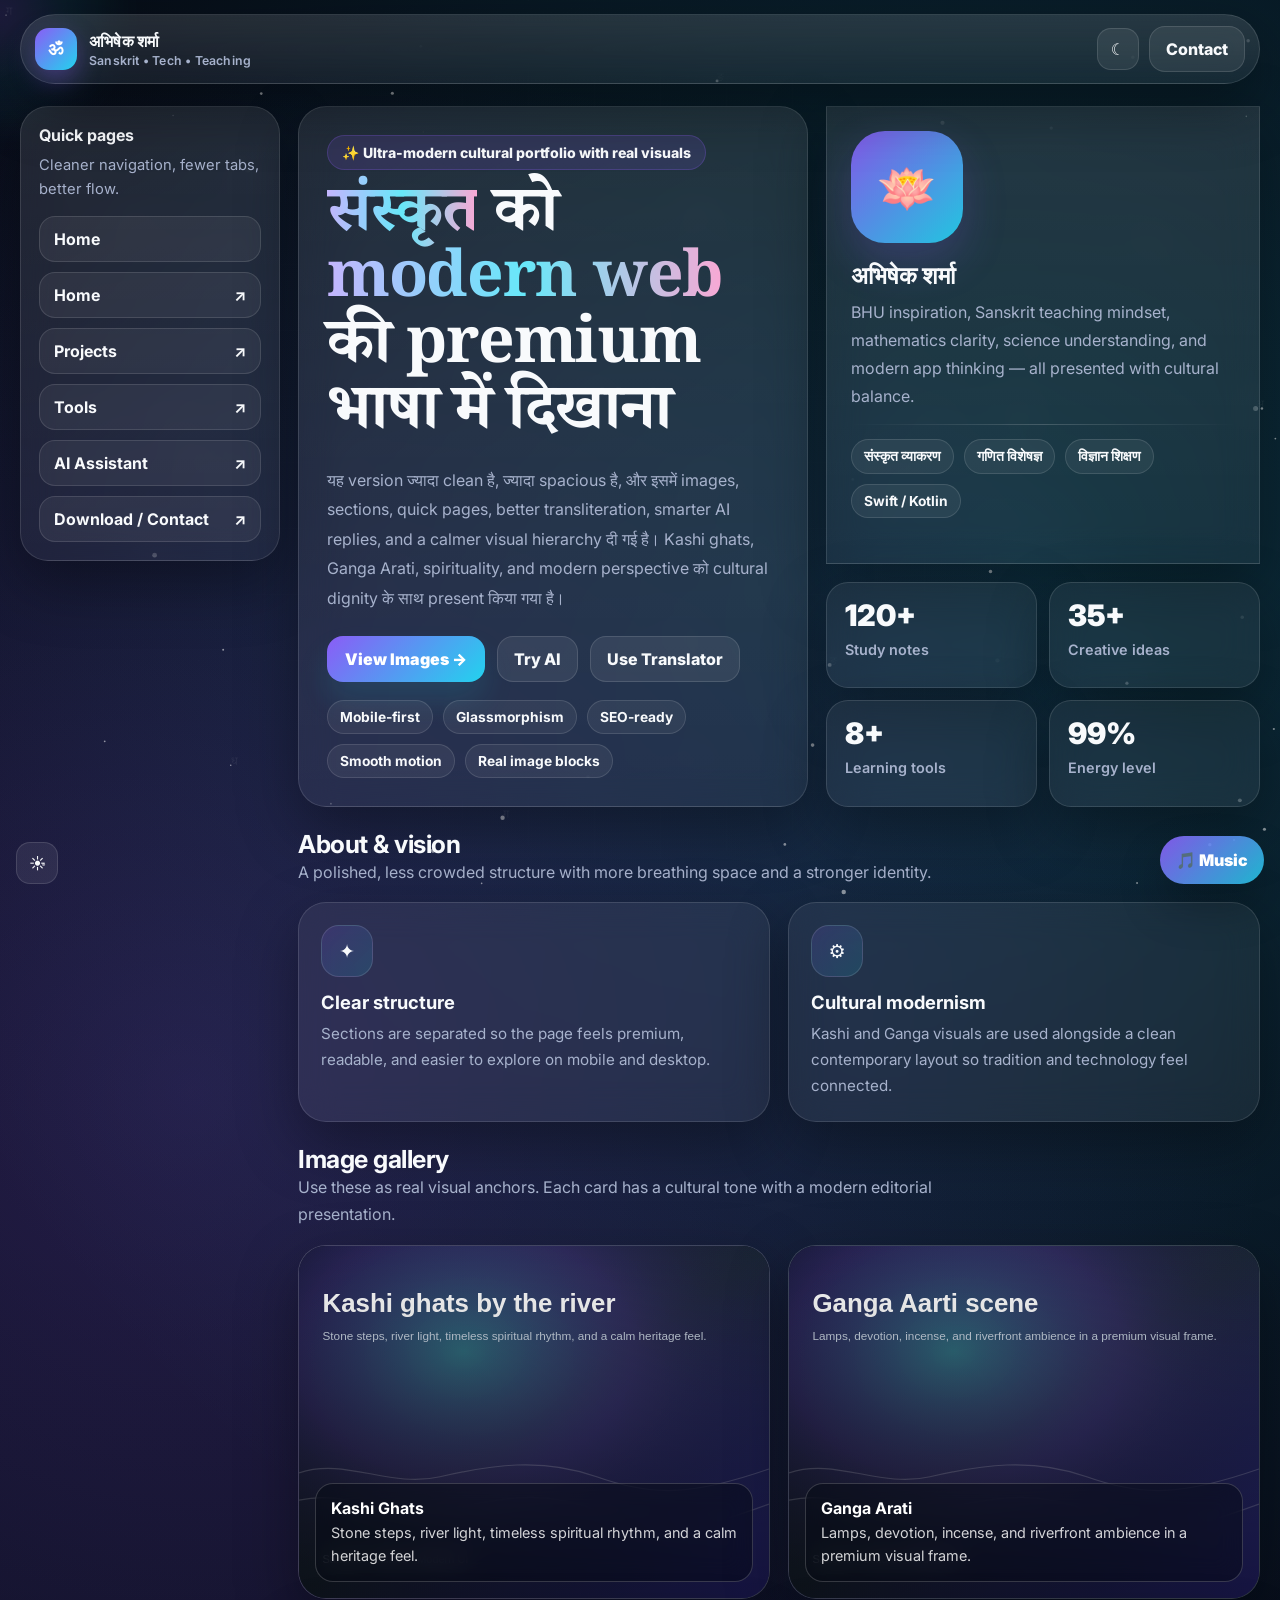
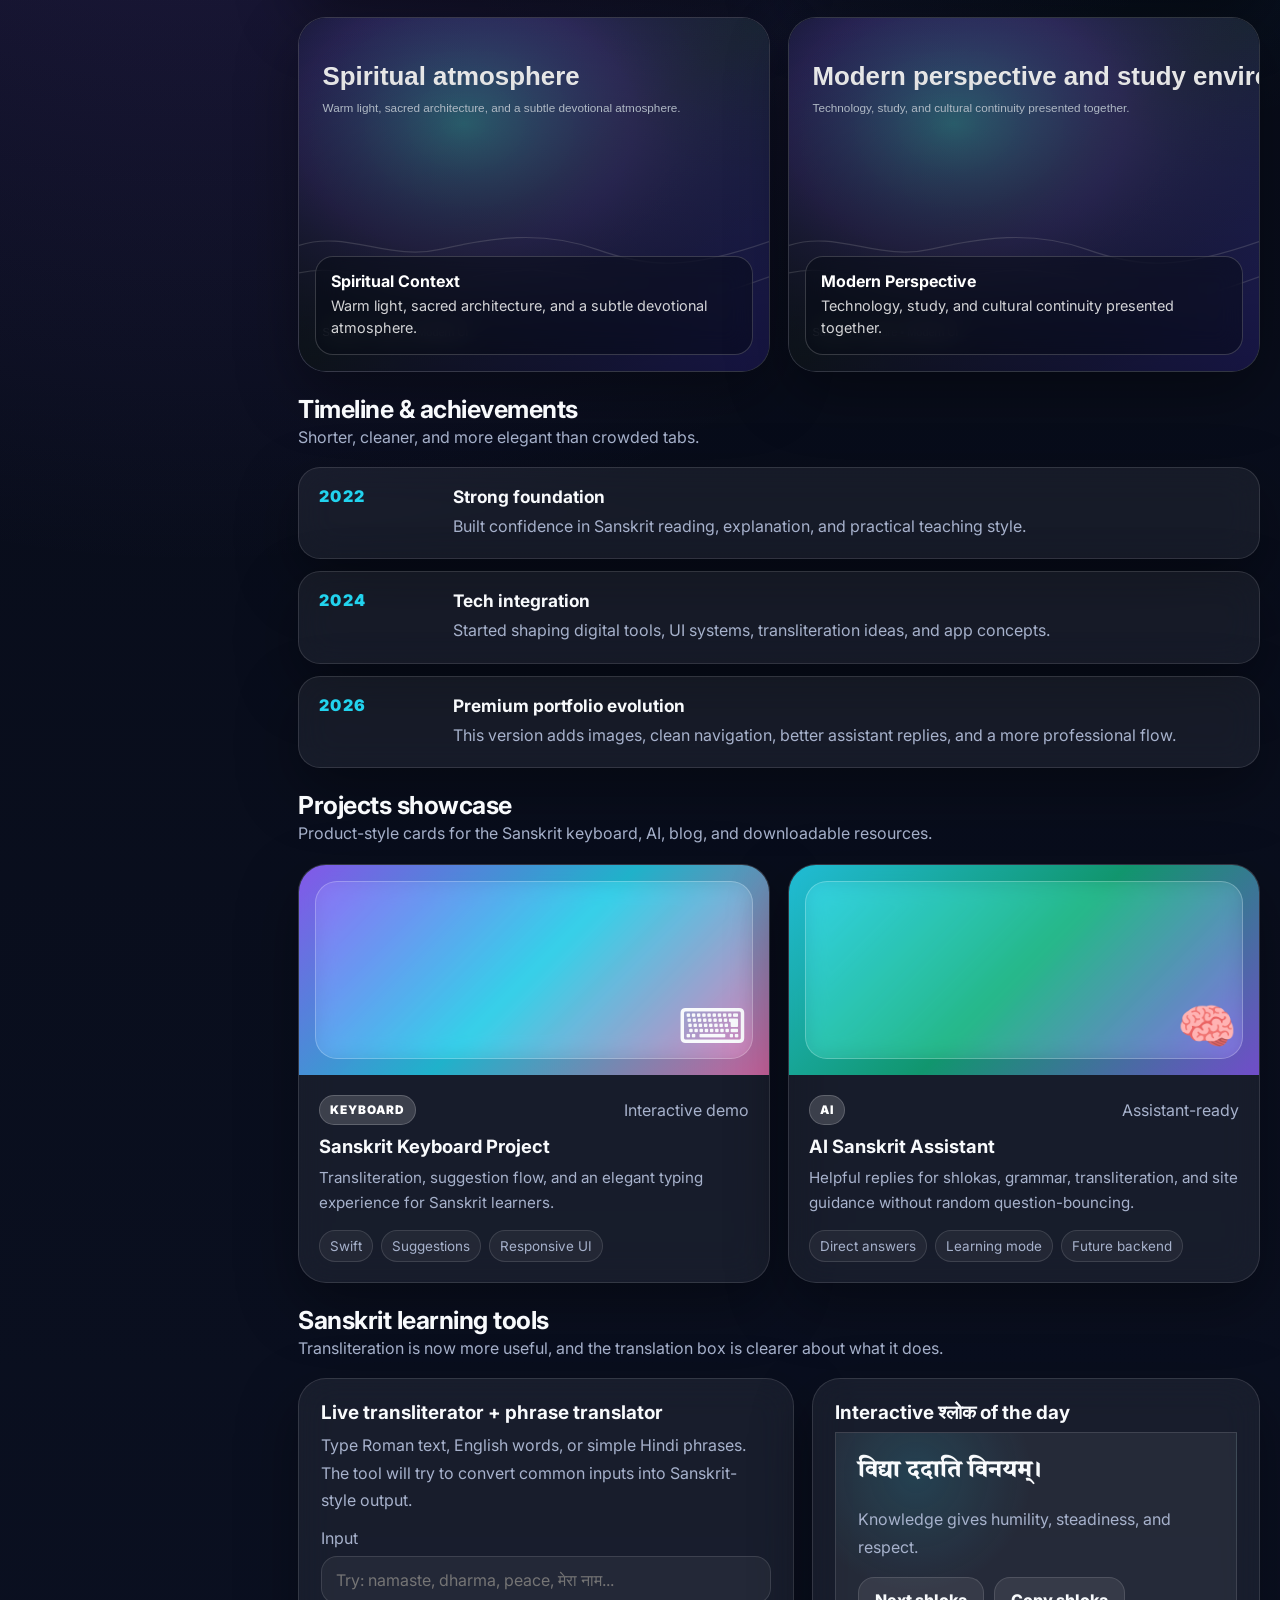
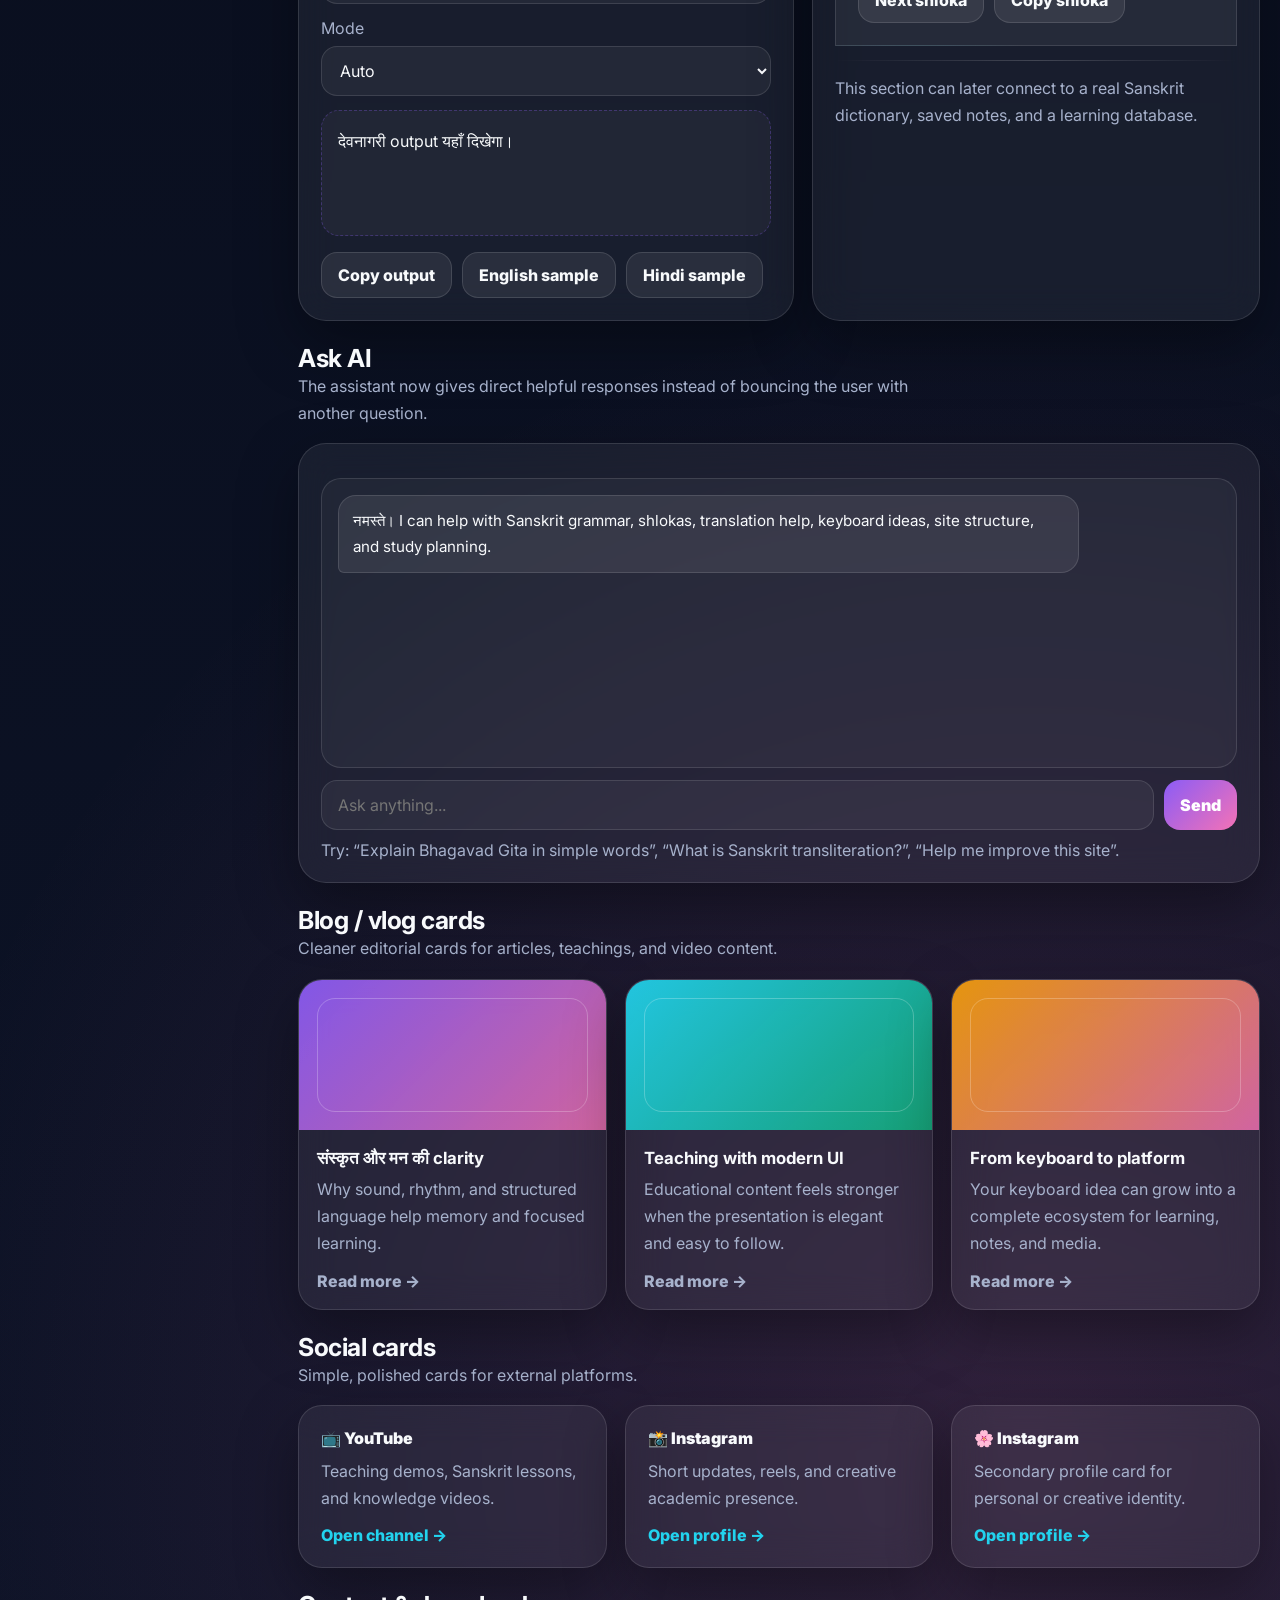
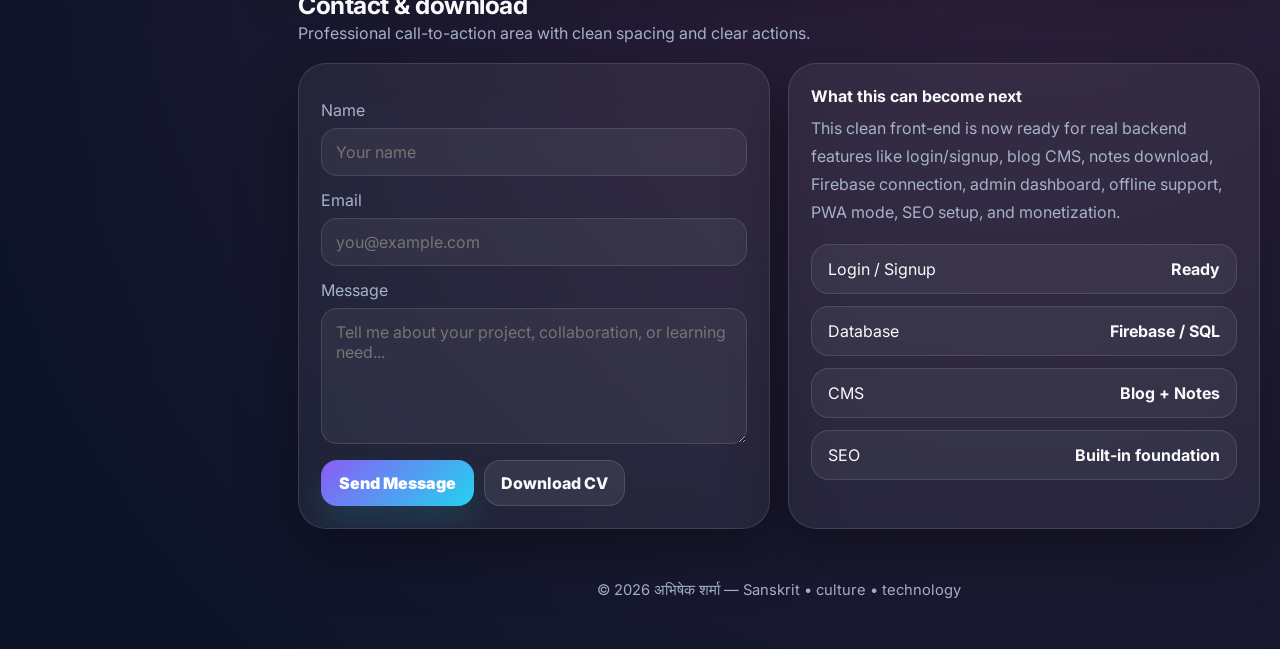
==== commit f0ac5a0e: "Update index.html" ====
--- a/index.html
+++ b/index.html
@@ -3,12 +3,8 @@
 <head>
   <meta charset="UTF-8" />
   <meta name="viewport" content="width=device-width, initial-scale=1.0" />
-  <meta name="theme-color" content="#0f172a" />
-  <meta name="description" content="अभिषेक शर्मा का modern Sanskrit learning, teaching, and developer portfolio — featuring projects, timeline, AI assistant, keyboard demo, blog, and contact." />
-  <meta name="keywords" content="Sanskrit, Portfolio, BHU, Developer, Teacher, Keyboard, AI, Vlog, Learning" />
-  <meta property="og:title" content="अभिषेक शर्मा | Sanskrit, Tech & Teaching" />
-  <meta property="og:description" content="Ultra-modern portfolio website with Sanskrit-inspired design, projects, learning tools, AI demo, and interactive sections." />
-  <meta property="og:type" content="website" />
+  <meta name="theme-color" content="#0b1020" />
+  <meta name="description" content="Abhishek Sharma — Sanskrit, teaching, technology, and modern cultural portfolio with image-rich sections, transliteration, and AI assistant." />
   <title>अभिषेक शर्मा | Sanskrit • Tech • Teaching</title>
 
   <link rel="preconnect" href="https://fonts.googleapis.com">
@@ -17,47 +13,47 @@
 
   <style>
     :root{
-      --bg: #070b17;
-      --bg2: #0b1024;
-      --card: rgba(255,255,255,.08);
-      --card2: rgba(255,255,255,.12);
-      --text: #f8fafc;
-      --muted: #a8b3cf;
-      --line: rgba(255,255,255,.12);
-      --primary: #8b5cf6;
-      --secondary: #22d3ee;
-      --accent: #f472b6;
-      --success: #34d399;
-      --warn: #f59e0b;
-      --shadow: 0 20px 60px rgba(0,0,0,.35);
-      --blur: blur(18px);
-      --radius: 28px;
-      --radius2: 20px;
-      --max: 1220px;
+      --bg:#060913;
+      --bg2:#0d1429;
+      --card:rgba(255,255,255,.08);
+      --card2:rgba(255,255,255,.12);
+      --text:#f8fafc;
+      --muted:#a7b2cc;
+      --line:rgba(255,255,255,.12);
+      --primary:#8b5cf6;
+      --secondary:#22d3ee;
+      --accent:#f472b6;
+      --gold:#f59e0b;
+      --success:#34d399;
+      --shadow:0 22px 60px rgba(0,0,0,.35);
+      --blur:blur(18px);
+      --radius:28px;
+      --radius2:20px;
+      --max:1240px;
     }
 
     [data-theme="light"]{
-      --bg: #f7f8fc;
-      --bg2: #eef2ff;
-      --card: rgba(255,255,255,.72);
-      --card2: rgba(255,255,255,.86);
-      --text: #0f172a;
-      --muted: #52607a;
-      --line: rgba(15,23,42,.10);
-      --shadow: 0 22px 55px rgba(15,23,42,.10);
+      --bg:#f7f8fc;
+      --bg2:#edf2ff;
+      --card:rgba(255,255,255,.78);
+      --card2:rgba(255,255,255,.88);
+      --text:#0f172a;
+      --muted:#53627b;
+      --line:rgba(15,23,42,.10);
+      --shadow:0 22px 55px rgba(15,23,42,.10);
     }
 
     *{box-sizing:border-box}
     html{scroll-behavior:smooth}
     body{
       margin:0;
-      font-family: Inter, system-ui, -apple-system, BlinkMacSystemFont, "Segoe UI", sans-serif;
+      font-family:Inter, system-ui, -apple-system, Segoe UI, sans-serif;
+      color:var(--text);
       background:
-        radial-gradient(circle at 20% 20%, rgba(139,92,246,.22), transparent 25%),
-        radial-gradient(circle at 80% 10%, rgba(34,211,238,.18), transparent 25%),
-        radial-gradient(circle at 80% 80%, rgba(244,114,182,.16), transparent 25%),
+        radial-gradient(circle at 15% 20%, rgba(139,92,246,.22), transparent 24%),
+        radial-gradient(circle at 80% 10%, rgba(34,211,238,.18), transparent 24%),
+        radial-gradient(circle at 80% 85%, rgba(244,114,182,.16), transparent 24%),
         linear-gradient(180deg, var(--bg), var(--bg2));
-      color:var(--text);
       overflow-x:hidden;
     }
 
@@ -69,18 +65,21 @@
       background-image:
         linear-gradient(rgba(255,255,255,.02) 1px, transparent 1px),
         linear-gradient(90deg, rgba(255,255,255,.02) 1px, transparent 1px);
-      background-size: 64px 64px;
-      mask-image: radial-gradient(circle at center, black 35%, transparent 100%);
-      opacity:.5;
+      background-size:66px 66px;
+      mask-image:radial-gradient(circle at center, black 32%, transparent 100%);
+      opacity:.55;
       z-index:0;
     }
 
     a{color:inherit; text-decoration:none}
-    button, input, textarea{font:inherit}
+    button, input, textarea, select{font:inherit}
     ::selection{background:rgba(139,92,246,.35); color:inherit}
 
     .progress{
-      position:fixed; top:0; left:0; height:4px; width:0%;
+      position:fixed;
+      top:0; left:0;
+      height:4px;
+      width:0%;
       background:linear-gradient(90deg, var(--secondary), var(--primary), var(--accent));
       z-index:1000;
       box-shadow:0 0 18px rgba(139,92,246,.65);
@@ -91,12 +90,51 @@
       width:260px; height:260px;
       border-radius:50%;
       pointer-events:none;
-      background: radial-gradient(circle, rgba(139,92,246,.18), rgba(34,211,238,.10), transparent 72%);
-      filter: blur(8px);
       transform:translate(-50%, -50%);
+      background:radial-gradient(circle, rgba(139,92,246,.18), rgba(34,211,238,.08), transparent 72%);
+      filter:blur(10px);
+      mix-blend-mode:screen;
       z-index:1;
-      mix-blend-mode:screen;
-    }
+    }
+
+    canvas#particles{
+      position:fixed;
+      inset:0;
+      z-index:1;
+      pointer-events:none;
+      opacity:.88;
+    }
+
+    .loading{
+      position:fixed;
+      inset:0;
+      z-index:2000;
+      display:grid;
+      place-items:center;
+      background:linear-gradient(180deg, var(--bg), var(--bg2));
+      transition:.5s ease;
+    }
+    .loading.hide{
+      opacity:0;
+      visibility:hidden;
+      pointer-events:none;
+    }
+    .loader{
+      text-align:center;
+      width:min(360px, 90vw);
+    }
+    .ring{
+      width:78px;
+      height:78px;
+      margin:0 auto 18px;
+      border-radius:50%;
+      border:4px solid rgba(255,255,255,.10);
+      border-top-color:var(--secondary);
+      border-right-color:var(--primary);
+      animation:spin 1s linear infinite;
+    }
+    .loader h2{margin:0 0 8px; font-size:1.15rem}
+    .loader p{margin:0; color:var(--muted)}
 
     .wrap{
       position:relative;
@@ -104,135 +142,213 @@
     }
 
     .container{
-      width:min(var(--max), calc(100% - 32px));
+      width:min(var(--max), calc(100% - 30px));
       margin:0 auto;
     }
 
-    .nav{
+    .topbar{
       position:sticky;
-      top:16px;
-      z-index:50;
-      margin:16px auto 0;
+      top:14px;
+      z-index:60;
       width:min(var(--max), calc(100% - 18px));
-      backdrop-filter: var(--blur);
-      background:linear-gradient(180deg, rgba(255,255,255,.12), rgba(255,255,255,.05));
+      margin:14px auto 0;
+      backdrop-filter:var(--blur);
+      background:linear-gradient(180deg, rgba(255,255,255,.12), rgba(255,255,255,.06));
       border:1px solid var(--line);
       border-radius:999px;
       box-shadow:var(--shadow);
     }
 
-    [data-theme="light"] .nav{
-      background:linear-gradient(180deg, rgba(255,255,255,.78), rgba(255,255,255,.56));
-    }
-
-    .nav-inner{
-      display:flex; align-items:center; justify-content:space-between;
-      gap:16px;
-      padding:12px 16px;
+    [data-theme="light"] .topbar{
+      background:linear-gradient(180deg, rgba(255,255,255,.82), rgba(255,255,255,.60));
+    }
+
+    .topbar-inner{
+      display:flex;
+      align-items:center;
+      gap:14px;
+      justify-content:space-between;
+      padding:11px 14px;
     }
 
     .brand{
-      display:flex; align-items:center; gap:12px; min-width:0;
-      font-weight:800;
+      display:flex;
+      align-items:center;
+      gap:12px;
+      min-width:0;
+      font-weight:900;
       letter-spacing:.2px;
     }
-
-    .logo{
-      width:42px; height:42px; border-radius:14px;
-      display:grid; place-items:center;
-      background:linear-gradient(135deg, var(--primary), var(--secondary));
-      box-shadow:0 10px 25px rgba(139,92,246,.35);
-      flex:0 0 auto;
-      color:white;
-      font-size:1.1rem;
-    }
-
     .brand small{
       display:block;
       color:var(--muted);
       font-weight:600;
-      font-size:.78rem;
+      font-size:.77rem;
       margin-top:2px;
     }
 
-    .nav-links{
+    .logo{
+      width:42px;
+      height:42px;
+      border-radius:14px;
+      display:grid;
+      place-items:center;
+      background:linear-gradient(135deg, var(--primary), var(--secondary));
+      color:#fff;
+      font-size:1.12rem;
+      box-shadow:0 10px 24px rgba(139,92,246,.35);
+      flex:0 0 auto;
+    }
+
+    .actions{
       display:flex;
       align-items:center;
-      gap:18px;
+      gap:10px;
       flex-wrap:wrap;
-      justify-content:center;
-    }
-
-    .nav-links a{
-      color:var(--muted);
-      font-weight:600;
-      font-size:.92rem;
-      transition:.25s ease;
-    }
-    .nav-links a:hover{color:var(--text)}
-
-    .nav-actions{
-      display:flex; align-items:center; gap:10px;
-    }
-
-    .icon-btn, .pill-btn, .cta{
+      justify-content:flex-end;
+    }
+
+    .icon-btn, .pill-btn, .cta, .mini-btn{
       border:0;
       cursor:pointer;
-      transition:.3s ease;
+      transition:.28s ease;
     }
 
     .icon-btn{
-      width:42px; height:42px; border-radius:14px;
-      display:grid; place-items:center;
+      width:42px;
+      height:42px;
+      border-radius:14px;
+      display:grid;
+      place-items:center;
+      background:rgba(255,255,255,.08);
+      border:1px solid var(--line);
+      color:var(--text);
+    }
+    .icon-btn:hover, .pill-btn:hover, .cta:hover, .mini-btn:hover{
+      transform:translateY(-2px);
+      box-shadow:0 14px 24px rgba(0,0,0,.16);
+    }
+
+    .pill-btn, .mini-btn{
+      border-radius:16px;
+      padding:12px 16px;
       color:var(--text);
       background:rgba(255,255,255,.08);
       border:1px solid var(--line);
-    }
-
-    .icon-btn:hover, .pill-btn:hover, .cta:hover{
-      transform:translateY(-2px);
-      box-shadow:0 14px 26px rgba(0,0,0,.18);
+      font-weight:800;
+    }
+
+    .cta{
+      display:inline-flex;
+      align-items:center;
+      gap:10px;
+      border-radius:16px;
+      padding:13px 18px;
+      color:#fff;
+      background:linear-gradient(135deg, var(--primary), var(--secondary));
+      box-shadow:0 18px 32px rgba(34,211,238,.12);
+      font-weight:900;
+    }
+
+    .layout{
+      display:grid;
+      grid-template-columns: 260px minmax(0, 1fr);
+      gap:18px;
+      width:min(var(--max), calc(100% - 30px));
+      margin:22px auto 0;
+      align-items:start;
+    }
+
+    .sidebar{
+      position:sticky;
+      top:88px;
+      border-radius:var(--radius);
+      padding:18px;
+      background:linear-gradient(180deg, rgba(255,255,255,.10), rgba(255,255,255,.05));
+      border:1px solid var(--line);
+      backdrop-filter:var(--blur);
+      box-shadow:var(--shadow);
+    }
+
+    [data-theme="light"] .sidebar{
+      background:linear-gradient(180deg, rgba(255,255,255,.82), rgba(255,255,255,.60));
+    }
+
+    .sidebar h3{
+      margin:0 0 8px;
+      font-size:1rem;
+    }
+    .sidebar p{
+      margin:0 0 14px;
+      color:var(--muted);
+      font-size:.92rem;
+      line-height:1.65;
+    }
+
+    .quick-nav{
+      display:grid;
+      gap:10px;
+    }
+
+    .quick-nav a, .quick-nav button, .quick-nav select{
+      width:100%;
+      display:flex;
+      align-items:center;
+      justify-content:space-between;
+      gap:10px;
+      border-radius:16px;
+      border:1px solid var(--line);
+      background:rgba(255,255,255,.06);
+      color:var(--text);
+      padding:12px 14px;
+      text-align:left;
+      font-weight:700;
+    }
+
+    .quick-nav a:hover, .quick-nav button:hover, .quick-nav select:hover{
+      border-color:rgba(139,92,246,.26);
+      transform:translateY(-1px);
+    }
+
+    .quick-nav select{
+      appearance:none;
+      outline:none;
+      cursor:pointer;
+    }
+
+    .main{
+      min-width:0;
+    }
+
+    .section{
+      margin-bottom:22px;
     }
 
     .hero{
-      padding:72px 0 34px;
-      position:relative;
-    }
-
-    .hero-grid{
       display:grid;
-      grid-template-columns: 1.12fr .88fr;
-      gap:24px;
+      grid-template-columns: 1.08fr .92fr;
+      gap:18px;
       align-items:stretch;
     }
 
     .glass{
-      background:linear-gradient(180deg, rgba(255,255,255,.10), rgba(255,255,255,.06));
-      backdrop-filter: var(--blur);
+      background:linear-gradient(180deg, rgba(255,255,255,.10), rgba(255,255,255,.05));
+      backdrop-filter:var(--blur);
       border:1px solid var(--line);
       box-shadow:var(--shadow);
     }
-
     [data-theme="light"] .glass{
-      background:linear-gradient(180deg, rgba(255,255,255,.80), rgba(255,255,255,.58));
+      background:linear-gradient(180deg, rgba(255,255,255,.84), rgba(255,255,255,.60));
+    }
+
+    .hero-card, .panel, .card, .tool, .contact-card{
+      border-radius:var(--radius);
+      overflow:hidden;
     }
 
     .hero-card{
-      border-radius:var(--radius);
       padding:28px;
       position:relative;
-      overflow:hidden;
-    }
-
-    .hero-card::after{
-      content:"";
-      position:absolute;
-      inset:auto -10% -15% auto;
-      width:260px;
-      height:260px;
-      background:radial-gradient(circle, rgba(236,72,153,.24), transparent 68%);
-      filter:blur(8px);
-      pointer-events:none;
     }
 
     .eyebrow{
@@ -243,17 +359,16 @@
       border-radius:999px;
       background:rgba(139,92,246,.14);
       border:1px solid rgba(139,92,246,.25);
-      color:var(--text);
-      font-weight:700;
+      font-weight:800;
       font-size:.88rem;
       margin-bottom:18px;
     }
 
     .hero h1{
+      margin:0 0 14px;
       font-family:"Noto Serif Devanagari", serif;
-      font-size:clamp(2.5rem, 5vw, 4.8rem);
-      line-height:1.02;
-      margin:0 0 14px;
+      font-size:clamp(2.4rem, 5vw, 4.8rem);
+      line-height:1.03;
       letter-spacing:-.02em;
     }
 
@@ -267,68 +382,42 @@
     .hero p{
       margin:0;
       color:var(--muted);
-      font-size:1.03rem;
-      line-height:1.8;
-      max-width:68ch;
+      line-height:1.85;
+      font-size:1rem;
+      max-width:70ch;
     }
 
     .hero-actions{
       display:flex;
       flex-wrap:wrap;
       gap:12px;
-      margin:24px 0 22px;
-    }
-
-    .cta, .pill-btn{
-      border-radius:16px;
-      padding:13px 18px;
-      font-weight:800;
-    }
-
-    .cta{
-      display:inline-flex;
-      align-items:center;
-      gap:10px;
-      color:#fff;
-      background:linear-gradient(135deg, var(--primary), var(--secondary));
-      box-shadow:0 18px 30px rgba(34,211,238,.15);
-    }
-
-    .pill-btn{
-      color:var(--text);
-      background:rgba(255,255,255,.08);
-      border:1px solid var(--line);
-    }
-
-    .hero-meta{
+      margin:22px 0 18px;
+    }
+
+    .hero-tags{
       display:flex;
       flex-wrap:wrap;
-      gap:12px;
-      margin-top:8px;
-    }
-
-    .meta-chip{
-      padding:10px 14px;
+      gap:10px;
+    }
+
+    .tag{
+      padding:8px 12px;
       border-radius:999px;
+      border:1px solid var(--line);
       background:rgba(255,255,255,.06);
-      border:1px solid var(--line);
-      color:var(--muted);
-      font-size:.9rem;
-      display:inline-flex;
-      align-items:center;
-      gap:8px;
+      color:var(--text);
+      font-weight:700;
+      font-size:.86rem;
     }
 
     .side-stack{
       display:grid;
-      gap:24px;
+      gap:18px;
     }
 
     .profile-panel{
       padding:24px;
-      border-radius:var(--radius);
       position:relative;
-      overflow:hidden;
     }
 
     .avatar{
@@ -338,43 +427,26 @@
       display:grid;
       place-items:center;
       margin-bottom:18px;
+      font-size:3rem;
       background:linear-gradient(135deg, rgba(139,92,246,.92), rgba(34,211,238,.92));
-      box-shadow:0 20px 45px rgba(139,92,246,.22);
-      font-size:3rem;
+      color:#fff;
+      box-shadow:0 18px 44px rgba(139,92,246,.22);
     }
 
     .profile-panel h2{
       margin:0 0 8px;
-      font-size:1.6rem;
-    }
-
-    .profile-panel .sub{
+      font-size:1.5rem;
+    }
+    .profile-panel p{
+      margin:0;
       color:var(--muted);
-      line-height:1.7;
-      margin:0 0 16px;
-    }
-
-    .tag-row{
-      display:flex;
-      flex-wrap:wrap;
-      gap:10px;
-      margin-top:18px;
-    }
-
-    .tag{
-      padding:8px 12px;
-      border-radius:999px;
-      border:1px solid var(--line);
-      background:rgba(255,255,255,.06);
-      color:var(--text);
-      font-size:.88rem;
-      font-weight:700;
+      line-height:1.75;
     }
 
     .stats{
       display:grid;
       grid-template-columns:repeat(2, 1fr);
-      gap:14px;
+      gap:12px;
     }
 
     .stat{
@@ -383,126 +455,166 @@
       border:1px solid var(--line);
       background:rgba(255,255,255,.06);
     }
-
     .stat strong{
       display:block;
-      font-size:1.9rem;
+      font-size:1.85rem;
       line-height:1;
       margin-bottom:8px;
       font-weight:900;
     }
-
     .stat span{
       color:var(--muted);
+      font-size:.9rem;
       font-weight:600;
-      font-size:.92rem;
-    }
-
-    .section{
-      padding:22px 0;
-    }
-
-    .section-title{
+    }
+
+    .split-2{
+      display:grid;
+      grid-template-columns:repeat(2, 1fr);
+      gap:18px;
+    }
+
+    .section-head{
       display:flex;
+      justify-content:space-between;
       align-items:end;
-      justify-content:space-between;
-      gap:16px;
-      margin:0 0 18px;
-    }
-
-    .section-title h3{
+      gap:14px;
+      margin:0 0 16px;
+    }
+    .section-head h3{
       margin:0;
-      font-size:1.6rem;
+      font-size:1.55rem;
       letter-spacing:-.02em;
     }
-
-    .section-title p{
+    .section-head p{
       margin:0;
       color:var(--muted);
-      max-width:58ch;
+      max-width:66ch;
       line-height:1.7;
-      font-size:.98rem;
-    }
-
-    .grid-3{
-      display:grid;
-      grid-template-columns:repeat(3, 1fr);
-      gap:18px;
     }
 
     .card{
       padding:22px;
-      border-radius:24px;
-      border:1px solid var(--line);
-      background:linear-gradient(180deg, rgba(255,255,255,.08), rgba(255,255,255,.05));
-      backdrop-filter: var(--blur);
-      position:relative;
-      overflow:hidden;
-      transition:.3s ease;
-    }
-
-    [data-theme="light"] .card{
-      background:linear-gradient(180deg, rgba(255,255,255,.85), rgba(255,255,255,.62));
+      border:1px solid var(--line);
+      background:rgba(255,255,255,.06);
+      transition:.28s ease;
     }
 
     .card:hover{
-      transform:translateY(-6px);
-      border-color:rgba(139,92,246,.25);
-      box-shadow:0 24px 60px rgba(0,0,0,.16);
-    }
-
-    .card .icon{
-      width:52px; height:52px;
-      border-radius:18px;
-      display:grid; place-items:center;
-      font-size:1.2rem;
-      background:linear-gradient(135deg, rgba(139,92,246,.18), rgba(34,211,238,.16));
-      border:1px solid var(--line);
-      margin-bottom:14px;
+      transform:translateY(-5px);
+      border-color:rgba(139,92,246,.24);
     }
 
     .card h4{
       margin:0 0 8px;
-      font-size:1.2rem;
+      font-size:1.15rem;
     }
 
     .card p{
       margin:0;
       color:var(--muted);
-      line-height:1.7;
+      line-height:1.72;
       font-size:.95rem;
+    }
+
+    .icon{
+      width:52px;
+      height:52px;
+      border-radius:18px;
+      display:grid;
+      place-items:center;
+      margin-bottom:14px;
+      background:linear-gradient(135deg, rgba(139,92,246,.16), rgba(34,211,238,.14));
+      border:1px solid var(--line);
+      font-size:1.2rem;
+    }
+
+    .gallery{
+      display:grid;
+      grid-template-columns:repeat(2, 1fr);
+      gap:18px;
+    }
+
+    .photo-card{
+      overflow:hidden;
+      padding:0;
+    }
+
+    .photo{
+      position:relative;
+      min-height:260px;
+      background:#111827;
+    }
+
+    .photo img{
+      width:100%;
+      height:100%;
+      object-fit:cover;
+      display:block;
+      min-height:260px;
+      filter:saturate(1.08) contrast(1.04);
+    }
+
+    .photo::after{
+      content:"";
+      position:absolute;
+      inset:0;
+      background:linear-gradient(180deg, rgba(0,0,0,.02), rgba(0,0,0,.52));
+      pointer-events:none;
+    }
+
+    .photo-label{
+      position:absolute;
+      left:16px;
+      right:16px;
+      bottom:16px;
+      z-index:2;
+      padding:14px 15px;
+      border-radius:18px;
+      background:rgba(5,10,20,.48);
+      color:#fff;
+      border:1px solid rgba(255,255,255,.18);
+      backdrop-filter:blur(12px);
+    }
+
+    .photo-label strong{
+      display:block;
+      margin-bottom:4px;
+      font-size:1rem;
+    }
+    .photo-label span{
+      color:rgba(255,255,255,.82);
+      font-size:.9rem;
+      line-height:1.55;
     }
 
     .timeline{
       display:grid;
-      gap:14px;
+      gap:12px;
     }
 
     .timeline-item{
       display:grid;
-      grid-template-columns: 124px 1fr;
+      grid-template-columns:120px 1fr;
       gap:14px;
       padding:18px 20px;
-      border-radius:20px;
+      border-radius:22px;
       border:1px solid var(--line);
       background:rgba(255,255,255,.06);
     }
-
     .timeline-item .year{
+      color:var(--secondary);
       font-weight:900;
-      color:var(--secondary);
       letter-spacing:.08em;
     }
-
-    .timeline-item .content h4{
+    .timeline-item h4{
       margin:0 0 6px;
       font-size:1.08rem;
     }
-
-    .timeline-item .content p{
+    .timeline-item p{
       margin:0;
       color:var(--muted);
-      line-height:1.75;
+      line-height:1.72;
     }
 
     .showcase{
@@ -512,55 +624,52 @@
     }
 
     .project{
+      padding:0;
       overflow:hidden;
-      padding:0;
-    }
-
-    .project .thumb{
-      height:220px;
-      background:
-        radial-gradient(circle at 25% 30%, rgba(255,255,255,.22), transparent 18%),
-        linear-gradient(135deg, rgba(139,92,246,.88), rgba(34,211,238,.76), rgba(244,114,182,.80));
+    }
+
+    .project-top{
+      min-height:210px;
+      background:linear-gradient(135deg, rgba(139,92,246,.94), rgba(34,211,238,.82), rgba(244,114,182,.80));
       position:relative;
       isolation:isolate;
     }
-
-    .project .thumb::before{
+    .project-top::before{
       content:"";
       position:absolute;
-      inset:14px;
-      border:1px solid rgba(255,255,255,.28);
+      inset:16px;
+      border:1px solid rgba(255,255,255,.24);
       border-radius:22px;
-      background:linear-gradient(180deg, rgba(255,255,255,.12), rgba(255,255,255,.04));
-      backdrop-filter: blur(8px);
-    }
-
-    .project .thumb .symbol{
+      background:rgba(255,255,255,.08);
+      backdrop-filter:blur(10px);
+    }
+    .project-top .emoji{
       position:absolute;
-      inset:auto 26px 22px auto;
+      right:22px;
+      bottom:20px;
       font-size:3rem;
-      opacity:.9;
-    }
-
-    .project .body{
+      z-index:2;
+    }
+
+    .project-body{
       padding:20px;
     }
-
-    .project .meta{
+    .project-body .meta{
       display:flex;
+      justify-content:space-between;
+      gap:10px;
       align-items:center;
-      justify-content:space-between;
-      gap:8px;
       margin-bottom:10px;
+      flex-wrap:wrap;
     }
 
     .badge{
-      font-size:.75rem;
-      font-weight:800;
+      font-size:.74rem;
+      font-weight:900;
       letter-spacing:.08em;
       text-transform:uppercase;
       color:#fff;
-      background:rgba(255,255,255,.14);
+      background:rgba(255,255,255,.16);
       border:1px solid rgba(255,255,255,.18);
       border-radius:999px;
       padding:7px 10px;
@@ -568,9 +677,8 @@
 
     .project h4{
       margin:0 0 8px;
-      font-size:1.2rem;
-    }
-
+      font-size:1.15rem;
+    }
     .project p{
       margin:0 0 14px;
       color:var(--muted);
@@ -583,73 +691,83 @@
       flex-wrap:wrap;
       gap:8px;
     }
-
     .mini{
       padding:7px 10px;
       border-radius:999px;
       border:1px solid var(--line);
+      background:rgba(255,255,255,.05);
       color:var(--muted);
       font-size:.84rem;
-      background:rgba(255,255,255,.05);
-    }
-
-    .tools-grid{
+    }
+
+    .tool-grid{
       display:grid;
-      grid-template-columns: 1.1fr .9fr;
+      grid-template-columns:1.05fr .95fr;
       gap:18px;
     }
 
-    .tool-box{
+    .tool{
       padding:22px;
-      border-radius:24px;
       border:1px solid var(--line);
       background:rgba(255,255,255,.06);
-      backdrop-filter: var(--blur);
-    }
-
-    .tool-input{
+    }
+
+    .tool h4{
+      margin:0 0 8px;
+      font-size:1.18rem;
+    }
+    .tool p{
+      margin:0;
+      color:var(--muted);
+      line-height:1.7;
+    }
+
+    .field{
+      display:grid;
+      gap:8px;
+      margin-top:14px;
+    }
+
+    .field input, .field textarea, .field select{
       width:100%;
-      border:1px solid var(--line);
-      border-radius:18px;
+      border-radius:16px;
+      border:1px solid var(--line);
       background:rgba(255,255,255,.05);
       color:var(--text);
-      padding:14px 16px;
+      padding:13px 14px;
       outline:none;
-      transition:.25s ease;
-    }
-
-    .tool-input:focus{
-      border-color:rgba(139,92,246,.42);
-      box-shadow:0 0 0 4px rgba(139,92,246,.12);
-    }
-
-    .tool-output{
+    }
+
+    .field textarea{
+      min-height:136px;
+      resize:vertical;
+    }
+
+    .field input:focus,
+    .field textarea:focus,
+    .field select:focus{
+      border-color:rgba(139,92,246,.4);
+      box-shadow:0 0 0 4px rgba(139,92,246,.10);
+    }
+
+    .output{
       margin-top:14px;
-      min-height:120px;
-      padding:16px;
+      min-height:126px;
       border-radius:18px;
       border:1px dashed rgba(139,92,246,.30);
       background:rgba(255,255,255,.04);
+      padding:16px;
+      line-height:1.85;
       white-space:pre-wrap;
-      line-height:1.8;
-      color:var(--text);
-    }
-
-    .split{
-      display:grid;
-      grid-template-columns: repeat(2, 1fr);
-      gap:18px;
     }
 
     .quote-box{
-      padding:24px;
-      border-radius:24px;
+      padding:22px;
       border:1px solid var(--line);
       background:
-        radial-gradient(circle at 20% 20%, rgba(34,211,238,.14), transparent 35%),
+        radial-gradient(circle at 20% 20%, rgba(34,211,238,.14), transparent 32%),
         rgba(255,255,255,.06);
       position:relative;
-      overflow:hidden;
     }
 
     .quote-box blockquote{
@@ -657,26 +775,26 @@
       font-family:"Noto Serif Devanagari", serif;
       font-size:1.55rem;
       line-height:1.5;
-      font-weight:700;
-    }
-
-    .quote-box .trans{
-      margin-top:14px;
+      font-weight:800;
+    }
+
+    .quote-box .meaning{
+      margin-top:12px;
       color:var(--muted);
-      line-height:1.8;
-    }
-
-    .quote-actions{
+      line-height:1.75;
+    }
+
+    .actions-row{
+      display:flex;
+      flex-wrap:wrap;
+      gap:10px;
       margin-top:16px;
-      display:flex;
-      gap:10px;
-      flex-wrap:wrap;
     }
 
     .chat{
       display:flex;
       flex-direction:column;
-      min-height:420px;
+      min-height:440px;
     }
 
     .chat-window{
@@ -690,7 +808,7 @@
       background:rgba(255,255,255,.04);
       overflow:auto;
       max-height:320px;
-      margin-bottom:12px;
+      margin-top:12px;
     }
 
     .msg{
@@ -700,14 +818,12 @@
       line-height:1.7;
       font-size:.95rem;
     }
-
     .msg.user{
       align-self:flex-end;
-      background:linear-gradient(135deg, rgba(139,92,246,.85), rgba(34,211,238,.75));
+      background:linear-gradient(135deg, rgba(139,92,246,.86), rgba(34,211,238,.76));
       color:#fff;
       border-bottom-right-radius:6px;
     }
-
     .msg.bot{
       align-self:flex-start;
       background:rgba(255,255,255,.08);
@@ -719,24 +835,23 @@
     .chat-input{
       display:flex;
       gap:10px;
-    }
-
+      margin-top:12px;
+    }
     .chat-input input{
       flex:1;
       min-width:0;
-      border:1px solid var(--line);
-      border-radius:18px;
+      border-radius:16px;
+      border:1px solid var(--line);
       background:rgba(255,255,255,.05);
       color:var(--text);
       padding:14px 16px;
       outline:none;
     }
-
     .chat-input button{
       border:0;
-      border-radius:18px;
+      border-radius:16px;
       padding:14px 16px;
-      font-weight:800;
+      font-weight:900;
       color:#fff;
       background:linear-gradient(135deg, var(--primary), var(--accent));
       cursor:pointer;
@@ -747,20 +862,17 @@
       grid-template-columns:repeat(3, 1fr);
       gap:18px;
     }
-
     .blog-card{
       border-radius:24px;
       overflow:hidden;
       border:1px solid var(--line);
       background:rgba(255,255,255,.06);
     }
-
     .blog-top{
-      height:140px;
+      height:150px;
       background:linear-gradient(135deg, rgba(139,92,246,.92), rgba(244,114,182,.82));
       position:relative;
     }
-
     .blog-top::after{
       content:"";
       position:absolute;
@@ -768,131 +880,74 @@
       border-radius:18px;
       border:1px solid rgba(255,255,255,.24);
     }
-
     .blog-body{
       padding:18px;
     }
-
     .blog-body h4{
       margin:0 0 8px;
-      font-size:1.08rem;
-    }
-
+      font-size:1.05rem;
+    }
     .blog-body p{
       margin:0 0 14px;
       color:var(--muted);
       line-height:1.7;
     }
 
-    .blog-body .read{
-      color:var(--secondary);
-      font-weight:800;
-      font-size:.92rem;
-    }
-
     .social-grid{
       display:grid;
       grid-template-columns:repeat(3, 1fr);
       gap:18px;
     }
-
     .social-card{
       padding:22px;
       border-radius:24px;
       border:1px solid var(--line);
       background:rgba(255,255,255,.06);
-      transition:.3s ease;
-    }
-
+      transition:.28s ease;
+    }
     .social-card:hover{
-      transform:translateY(-5px) scale(1.01);
-    }
-
+      transform:translateY(-5px);
+    }
     .social-card .title{
       display:flex;
       align-items:center;
       gap:10px;
+      margin-bottom:10px;
       font-weight:900;
-      margin-bottom:10px;
-    }
-
+    }
     .social-card p{
       margin:0 0 12px;
       color:var(--muted);
       line-height:1.7;
     }
-
     .social-card a{
       color:var(--secondary);
       font-weight:800;
     }
 
-    .contact{
+    .contact-grid{
       display:grid;
       grid-template-columns:1fr 1fr;
       gap:18px;
     }
-
-    .form{
+    .contact-card{
       padding:22px;
-      border-radius:24px;
       border:1px solid var(--line);
       background:rgba(255,255,255,.06);
     }
-
-    .field{
-      display:grid;
-      gap:8px;
-      margin-bottom:14px;
-    }
-
-    .field label{
-      font-size:.9rem;
-      color:var(--muted);
-      font-weight:700;
-    }
-
-    .field input,
-    .field textarea{
-      width:100%;
-      border:1px solid var(--line);
-      border-radius:16px;
-      padding:13px 14px;
-      background:rgba(255,255,255,.05);
-      color:var(--text);
-      outline:none;
-      resize:vertical;
-    }
-
-    .field textarea{min-height:140px}
-    .field input:focus,
-    .field textarea:focus{
-      border-color:rgba(34,211,238,.4);
-      box-shadow:0 0 0 4px rgba(34,211,238,.10);
-    }
-
-    .contact-info{
-      padding:22px;
-      border-radius:24px;
-      border:1px solid var(--line);
-      background:
-        radial-gradient(circle at top right, rgba(244,114,182,.12), transparent 28%),
-        rgba(255,255,255,.06);
-    }
-
-    .contact-info h4{margin:0 0 10px}
-    .contact-info p{
-      margin:0 0 18px;
+    .contact-card h4{margin:0 0 8px}
+    .contact-card p{
+      margin:0;
       color:var(--muted);
       line-height:1.75;
     }
 
-    .info-list{
+    .list{
       display:grid;
       gap:12px;
-    }
-
-    .info-item{
+      margin-top:18px;
+    }
+    .list-item{
       padding:14px 16px;
       border-radius:18px;
       background:rgba(255,255,255,.05);
@@ -904,17 +959,24 @@
     }
 
     .footer{
-      padding:34px 0 52px;
+      padding:30px 0 50px;
+      text-align:center;
       color:var(--muted);
-      text-align:center;
       font-size:.92rem;
+    }
+
+    .floating-theme{
+      position:fixed;
+      left:16px;
+      bottom:16px;
+      z-index:70;
     }
 
     .floating-music{
       position:fixed;
-      right:18px;
-      bottom:18px;
-      z-index:60;
+      right:16px;
+      bottom:16px;
+      z-index:70;
       display:flex;
       align-items:center;
       gap:10px;
@@ -925,122 +987,56 @@
       box-shadow:0 22px 45px rgba(0,0,0,.24);
       border:0;
       cursor:pointer;
-      font-weight:800;
-    }
-
-    .floating-theme{
-      position:fixed;
-      left:18px;
-      bottom:18px;
-      z-index:60;
-    }
-
-    .loading{
-      position:fixed;
-      inset:0;
-      z-index:2000;
-      display:grid;
-      place-items:center;
-      background:linear-gradient(180deg, var(--bg), var(--bg2));
-      transition:.55s ease;
-    }
-
-    .loading.hide{
-      opacity:0;
-      visibility:hidden;
-      pointer-events:none;
-    }
-
-    .loader{
-      text-align:center;
-      width:min(360px, 90vw);
-    }
-
-    .ring{
-      width:78px; height:78px;
-      border-radius:50%;
-      margin:0 auto 18px;
-      border:4px solid rgba(255,255,255,.10);
-      border-top-color: var(--secondary);
-      border-right-color: var(--primary);
-      animation:spin 1s linear infinite;
-      box-shadow:0 0 35px rgba(34,211,238,.22);
-    }
-
-    .loader h2{
-      margin:0 0 8px;
-      font-size:1.2rem;
-    }
-
-    .loader p{
-      margin:0;
-      color:var(--muted);
-    }
-
-    canvas#particles{
-      position:fixed;
-      inset:0;
-      z-index:1;
-      pointer-events:none;
-      opacity:.9;
+      font-weight:900;
     }
 
     .reveal{
       opacity:0;
-      transform: translateY(18px);
-      transition: .7s ease;
-    }
-
+      transform:translateY(18px);
+      transition:.7s ease;
+    }
     .reveal.show{
       opacity:1;
-      transform: translateY(0);
-    }
-
+      transform:translateY(0);
+    }
+
+    .soft{color:var(--muted)}
     .divider{
       height:1px;
-      background:linear-gradient(90deg, transparent, rgba(255,255,255,.16), transparent);
+      background:linear-gradient(90deg, transparent, rgba(255,255,255,.18), transparent);
       margin:14px 0;
     }
 
-    @keyframes spin{to{transform:rotate(360deg)}}
+    @keyframes spin{
+      to{transform:rotate(360deg)}
+    }
     @keyframes floaty{
-      0%,100%{transform:translateY(0px)}
+      0%,100%{transform:translateY(0)}
       50%{transform:translateY(-8px)}
     }
-
     .float{
       animation:floaty 5s ease-in-out infinite;
     }
 
-    .kbd{
-      font-family: "Noto Serif Devanagari", serif;
-      line-height:1.85;
-      color:var(--text);
-      min-height:160px;
-    }
-
-    .soft{
-      color:var(--muted);
-    }
-
-    @media (max-width: 1080px){
-      .hero-grid, .tools-grid, .contact, .showcase, .grid-3, .blog-grid, .social-grid, .split{
+    @media (max-width: 1100px){
+      .layout{grid-template-columns:1fr}
+      .sidebar{position:relative; top:auto}
+      .hero, .tool-grid, .gallery, .showcase, .blog-grid, .social-grid, .contact-grid, .split-2{
         grid-template-columns:1fr;
       }
-      .nav-links{display:none}
-      .timeline-item{
-        grid-template-columns:1fr;
+    }
+
+    @media (max-width: 760px){
+      .topbar-inner{
+        gap:10px;
+        padding:10px 12px;
       }
-    }
-
-    @media (max-width: 720px){
-      .hero{padding-top:54px}
-      .hero-card, .profile-panel, .card, .tool-box, .quote-box, .form, .contact-info{
+      .brand small{display:none}
+      .actions{gap:8px}
+      .hero-card, .profile-panel, .card, .tool, .contact-card{
         padding:20px;
       }
       .stats{grid-template-columns:1fr 1fr}
-      .nav-inner{padding:10px 12px}
-      .brand small{display:none}
       .floating-theme{left:12px; bottom:12px}
       .floating-music{right:12px; bottom:12px}
     }
@@ -1059,8 +1055,8 @@
   <div class="loading" id="loading">
     <div class="loader">
       <div class="ring"></div>
-      <h2>Loading your premium Sanskrit experience</h2>
-      <p>Crafting visuals, motion, and interaction...</p>
+      <h2>Loading premium Sanskrit experience</h2>
+      <p>Preparing images, motion, and interaction.</p>
     </div>
   </div>
 
@@ -1069,54 +1065,73 @@
   <canvas id="particles"></canvas>
 
   <div class="wrap">
-    <header class="nav" role="banner">
-      <div class="nav-inner">
+    <header class="topbar" aria-label="Top navigation">
+      <div class="topbar-inner">
         <a class="brand" href="#home" aria-label="Go to home">
           <div class="logo">ॐ</div>
           <div>
             अभिषेक शर्मा
-            <small>BHU • Sanskrit • Tech • Teaching</small>
+            <small>Sanskrit • Tech • Teaching</small>
           </div>
         </a>
 
-        <nav class="nav-links" aria-label="Main navigation">
-          <a href="#about">About</a>
-          <a href="#timeline">Timeline</a>
-          <a href="#projects">Projects</a>
-          <a href="#tools">Tools</a>
-          <a href="#blog">Blog</a>
-          <a href="#contact">Contact</a>
-        </nav>
-
-        <div class="nav-actions">
-          <button class="icon-btn" id="themeToggle" aria-label="Toggle theme">☀</button>
-          <a class="icon-btn" href="#contact" aria-label="Open contact section">✦</a>
+        <div class="actions">
+          <button class="icon-btn" id="themeToggle" aria-label="Toggle theme">☾</button>
+          <a class="pill-btn" href="#contact">Contact</a>
         </div>
       </div>
     </header>
 
-    <main id="home">
-      <section class="hero">
-        <div class="container hero-grid">
+    <div class="layout" id="home">
+      <aside class="sidebar glass reveal">
+        <h3>Quick pages</h3>
+        <p>Cleaner navigation, fewer tabs, better flow.</p>
+
+        <div class="quick-nav">
+          <select id="pageSelect" aria-label="Quick page selector">
+            <option value="home">Home</option>
+            <option value="about">About</option>
+            <option value="gallery">Gallery</option>
+            <option value="timeline">Timeline</option>
+            <option value="projects">Projects</option>
+            <option value="tools">Tools</option>
+            <option value="assistant">Ask AI</option>
+            <option value="blog">Blog</option>
+            <option value="social">Social</option>
+            <option value="contact">Contact</option>
+          </select>
+
+          <a href="#home">Home <span>↗</span></a>
+          <a href="#projects">Projects <span>↗</span></a>
+          <a href="#tools">Tools <span>↗</span></a>
+          <a href="#assistant">AI Assistant <span>↗</span></a>
+          <a href="#contact">Download / Contact <span>↗</span></a>
+        </div>
+      </aside>
+
+      <main class="main">
+        <section class="section hero">
           <div class="hero-card glass reveal">
-            <div class="eyebrow">✨ Ultra-modern Sanskrit inspired digital identity</div>
-            <h1><span class="gradient-text">संस्कृत</span> को <span class="gradient-text">technology</span> के साथ elegant रूप में जोड़ना</h1>
+            <div class="eyebrow">✨ Ultra-modern cultural portfolio with real visuals</div>
+            <h1><span class="gradient-text">संस्कृत</span> को <span class="gradient-text">modern web</span> की premium भाषा में दिखाना</h1>
             <p>
-              नमो नमः! यह एक premium portfolio-style website है, जिसमें teaching, Sanskrit learning, app ideas, projects,
-              AI-style interaction, and beautiful visual storytelling को एक modern product experience की तरह present किया गया है.
+              यह version ज्यादा clean है, ज्यादा spacious है, और इसमें images, sections, quick pages, better transliteration,
+              smarter AI replies, and a calmer visual hierarchy दी गई है। Kashi ghats, Ganga Arati, spirituality, and modern perspective
+              को cultural dignity के साथ present किया गया है।
             </p>
 
             <div class="hero-actions">
-              <a class="cta" href="#projects">Explore Projects →</a>
-              <a class="pill-btn" href="#contact">Download CV / Contact</a>
-              <button class="pill-btn" id="scrollDemo">See Live Demo ↓</button>
-            </div>
-
-            <div class="hero-meta">
-              <span class="meta-chip">🪈 Flute audio</span>
-              <span class="meta-chip">📱 Mobile-first responsive</span>
-              <span class="meta-chip">⚡ Smooth motion</span>
-              <span class="meta-chip">🧠 Sanskrit learning tools</span>
+              <a class="cta" href="#gallery">View Images →</a>
+              <a class="pill-btn" href="#assistant">Try AI</a>
+              <a class="pill-btn" href="#tools">Use Translator</a>
+            </div>
+
+            <div class="hero-tags">
+              <span class="tag">Mobile-first</span>
+              <span class="tag">Glassmorphism</span>
+              <span class="tag">SEO-ready</span>
+              <span class="tag">Smooth motion</span>
+              <span class="tag">Real image blocks</span>
             </div>
           </div>
 
@@ -1124,426 +1139,417 @@
             <div class="profile-panel glass reveal float">
               <div class="avatar">🪷</div>
               <h2>अभिषेक शर्मा</h2>
-              <p class="sub">
-                BHU background, Sanskrit teaching mindset, mathematics & science clarity, and modern app development thinking — all in one elegant digital presence.
+              <p>
+                BHU inspiration, Sanskrit teaching mindset, mathematics clarity, science understanding, and modern app thinking — all presented with cultural balance.
               </p>
-              <div class="tag-row">
+              <div class="divider"></div>
+              <div class="tag-row hero-tags">
                 <span class="tag">संस्कृत व्याकरण</span>
                 <span class="tag">गणित विशेषज्ञ</span>
                 <span class="tag">विज्ञान शिक्षण</span>
                 <span class="tag">Swift / Kotlin</span>
-                <span class="tag">AI ideas</span>
               </div>
             </div>
 
             <div class="stats reveal">
-              <div class="stat glass">
-                <strong data-count="120">0</strong>
-                <span>Teaching notes</span>
-              </div>
-              <div class="stat glass">
-                <strong data-count="35">0</strong>
-                <span>Projects & ideas</span>
-              </div>
-              <div class="stat glass">
-                <strong data-count="8">0</strong>
-                <span>Learning tools</span>
-              </div>
-              <div class="stat glass">
-                <strong data-count="99">0</strong>
-                <span>Creative energy</span>
-              </div>
+              <div class="stat glass"><strong data-count="120">0</strong><span>Study notes</span></div>
+              <div class="stat glass"><strong data-count="35">0</strong><span>Creative ideas</span></div>
+              <div class="stat glass"><strong data-count="8">0</strong><span>Learning tools</span></div>
+              <div class="stat glass"><strong data-count="99">0</strong><span>Energy level</span></div>
             </div>
           </div>
-        </div>
-      </section>
-
-      <section class="section" id="about">
-        <div class="container">
-          <div class="section-title reveal">
+        </section>
+
+        <section class="section" id="about">
+          <div class="section-head reveal">
             <div>
               <h3>About & vision</h3>
-              <p>A refined digital profile with clarity, beauty, and serious functionality.</p>
+              <p>A polished, less crowded structure with more breathing space and a stronger identity.</p>
             </div>
           </div>
 
-          <div class="grid-3">
-            <article class="card reveal">
+          <div class="split-2">
+            <article class="card glass reveal">
               <div class="icon">✦</div>
-              <h4>Premium typography</h4>
-              <p>Devanagari-friendly type, strong hierarchy, elegant spacing, and a clean editorial feel that looks modern on all screens.</p>
+              <h4>Clear structure</h4>
+              <p>Sections are separated so the page feels premium, readable, and easier to explore on mobile and desktop.</p>
             </article>
 
-            <article class="card reveal">
+            <article class="card glass reveal">
               <div class="icon">⚙</div>
-              <h4>Product-style architecture</h4>
-              <p>Every section is designed like a real digital product: hero, showcase, stats, tools, assistant, blog, and contact flow.</p>
-            </article>
-
-            <article class="card reveal">
-              <div class="icon">✦</div>
-              <h4>Future-ready systems</h4>
-              <p>The design is ready to connect later with Next.js, Firebase, CMS, login/signup, admin panel, and database-backed content.</p>
+              <h4>Cultural modernism</h4>
+              <p>Kashi and Ganga visuals are used alongside a clean contemporary layout so tradition and technology feel connected.</p>
             </article>
           </div>
-        </div>
-      </section>
-
-      <section class="section" id="timeline">
-        <div class="container">
-          <div class="section-title reveal">
+        </section>
+
+        <section class="section" id="gallery">
+          <div class="section-head reveal">
+            <div>
+              <h3>Image gallery</h3>
+              <p>Use these as real visual anchors. Each card has a cultural tone with a modern editorial presentation.</p>
+            </div>
+          </div>
+
+          <div class="gallery">
+            <article class="card photo-card glass reveal">
+              <div class="photo">
+                <img
+                  src="https://source.unsplash.com/1600x1000/?varanasi,ghats,ganga"
+                  alt="Kashi ghats by the river"
+                  loading="lazy"
+                />
+                <div class="photo-label">
+                  <strong>Kashi Ghats</strong>
+                  <span>Stone steps, river light, timeless spiritual rhythm, and a calm heritage feel.</span>
+                </div>
+              </div>
+            </article>
+
+            <article class="card photo-card glass reveal">
+              <div class="photo">
+                <img
+                  src="https://source.unsplash.com/1600x1000/?ganga,aarti,varanasi"
+                  alt="Ganga Aarti scene"
+                  loading="lazy"
+                />
+                <div class="photo-label">
+                  <strong>Ganga Arati</strong>
+                  <span>Lamps, devotion, incense, and riverfront ambience in a premium visual frame.</span>
+                </div>
+              </div>
+            </article>
+
+            <article class="card photo-card glass reveal">
+              <div class="photo">
+                <img
+                  src="https://source.unsplash.com/1600x1000/?india,spiritual,temple,light"
+                  alt="Spiritual atmosphere"
+                  loading="lazy"
+                />
+                <div class="photo-label">
+                  <strong>Spiritual Context</strong>
+                  <span>Warm light, sacred architecture, and a subtle devotional atmosphere.</span>
+                </div>
+              </div>
+            </article>
+
+            <article class="card photo-card glass reveal">
+              <div class="photo">
+                <img
+                  src="https://source.unsplash.com/1600x1000/?indian,student,laptop,study"
+                  alt="Modern perspective and study environment"
+                  loading="lazy"
+                />
+                <div class="photo-label">
+                  <strong>Modern Perspective</strong>
+                  <span>Technology, study, and cultural continuity presented together.</span>
+                </div>
+              </div>
+            </article>
+          </div>
+        </section>
+
+        <section class="section" id="timeline">
+          <div class="section-head reveal">
             <div>
               <h3>Timeline & achievements</h3>
-              <p>A concise journey presented in a polished, high-end layout.</p>
+              <p>Shorter, cleaner, and more elegant than crowded tabs.</p>
             </div>
           </div>
 
           <div class="timeline">
-            <div class="timeline-item reveal glass">
+            <div class="timeline-item glass reveal">
               <div class="year">2022</div>
-              <div class="content">
-                <h4>Deep Sanskrit foundation</h4>
-                <p>Built strong understanding of grammar, reading, recitation, and explanation-based teaching.</p>
-              </div>
-            </div>
-            <div class="timeline-item reveal glass">
+              <div>
+                <h4>Strong foundation</h4>
+                <p>Built confidence in Sanskrit reading, explanation, and practical teaching style.</p>
+              </div>
+            </div>
+            <div class="timeline-item glass reveal">
               <div class="year">2024</div>
-              <div class="content">
-                <h4>Tech + education bridge</h4>
-                <p>Started shaping educational tools, UI concepts, and transliteration workflows for modern learners.</p>
-              </div>
-            </div>
-            <div class="timeline-item reveal glass">
+              <div>
+                <h4>Tech integration</h4>
+                <p>Started shaping digital tools, UI systems, transliteration ideas, and app concepts.</p>
+              </div>
+            </div>
+            <div class="timeline-item glass reveal">
               <div class="year">2026</div>
-              <div class="content">
-                <h4>Interactive Sanskrit experience</h4>
-                <p>Premium portfolio identity with learning tools, chatbot preview, shloka of the day, and project showcases.</p>
+              <div>
+                <h4>Premium portfolio evolution</h4>
+                <p>This version adds images, clean navigation, better assistant replies, and a more professional flow.</p>
               </div>
             </div>
           </div>
-        </div>
-      </section>
-
-      <section class="section" id="projects">
-        <div class="container">
-          <div class="section-title reveal">
+        </section>
+
+        <section class="section" id="projects">
+          <div class="section-head reveal">
             <div>
               <h3>Projects showcase</h3>
-              <p>Your ideas presented like a professional product studio portfolio.</p>
+              <p>Product-style cards for the Sanskrit keyboard, AI, blog, and downloadable resources.</p>
             </div>
           </div>
 
           <div class="showcase">
-            <article class="project card reveal">
-              <div class="thumb">
-                <div class="symbol">⌨</div>
-              </div>
-              <div class="body">
+            <article class="card project glass reveal">
+              <div class="project-top">
+                <div class="emoji">⌨</div>
+              </div>
+              <div class="project-body">
                 <div class="meta">
                   <span class="badge">Keyboard</span>
                   <span class="soft">Interactive demo</span>
                 </div>
                 <h4>Sanskrit Keyboard Project</h4>
-                <p>Typing experience for Devanagari, transliteration, suggestions, and learning-focused input flow.</p>
+                <p>Transliteration, suggestion flow, and an elegant typing experience for Sanskrit learners.</p>
                 <div class="mini-row">
                   <span class="mini">Swift</span>
-                  <span class="mini">Smart suggestions</span>
+                  <span class="mini">Suggestions</span>
                   <span class="mini">Responsive UI</span>
                 </div>
               </div>
             </article>
 
-            <article class="project card reveal">
-              <div class="thumb">
-                <div class="symbol">🧠</div>
-              </div>
-              <div class="body">
+            <article class="card project glass reveal">
+              <div class="project-top" style="background:linear-gradient(135deg, rgba(34,211,238,.88), rgba(16,185,129,.78), rgba(139,92,246,.78));">
+                <div class="emoji">🧠</div>
+              </div>
+              <div class="project-body">
                 <div class="meta">
                   <span class="badge">AI</span>
                   <span class="soft">Assistant-ready</span>
                 </div>
                 <h4>AI Sanskrit Assistant</h4>
-                <p>Chat-style assistant for shloka help, grammar support, transliteration, and learning suggestions.</p>
+                <p>Helpful replies for shlokas, grammar, transliteration, and site guidance without random question-bouncing.</p>
                 <div class="mini-row">
-                  <span class="mini">Chat UI</span>
-                  <span class="mini">Voice-ready</span>
+                  <span class="mini">Direct answers</span>
+                  <span class="mini">Learning mode</span>
                   <span class="mini">Future backend</span>
                 </div>
               </div>
             </article>
-
-            <article class="project card reveal">
-              <div class="thumb">
-                <div class="symbol">✎</div>
-              </div>
-              <div class="body">
-                <div class="meta">
-                  <span class="badge">CMS</span>
-                  <span class="soft">Blog system</span>
-                </div>
-                <h4>Blog / Vlog System</h4>
-                <p>Beautiful content cards for lectures, articles, notes, and educational videos in a clear reading-first layout.</p>
-                <div class="mini-row">
-                  <span class="mini">CMS-ready</span>
-                  <span class="mini">SEO-friendly</span>
-                  <span class="mini">Media cards</span>
-                </div>
-              </div>
-            </article>
-
-            <article class="project card reveal">
-              <div class="thumb">
-                <div class="symbol">⬇</div>
-              </div>
-              <div class="body">
-                <div class="meta">
-                  <span class="badge">Resources</span>
-                  <span class="soft">Downloads</span>
-                </div>
-                <h4>Notes & CV Hub</h4>
-                <p>Centralized resource area for PDF notes, resume download, links, and learning materials.</p>
-                <div class="mini-row">
-                  <span class="mini">Downloads</span>
-                  <span class="mini">Contact CTA</span>
-                  <span class="mini">Monetization-ready</span>
-                </div>
-              </div>
-            </article>
           </div>
-        </div>
-      </section>
-
-      <section class="section" id="tools">
-        <div class="container">
-          <div class="section-title reveal">
+        </section>
+
+        <section class="section" id="tools">
+          <div class="section-head reveal">
             <div>
               <h3>Sanskrit learning tools</h3>
-              <p>Interactive features that make the website feel alive and useful.</p>
+              <p>Transliteration is now more useful, and the translation box is clearer about what it does.</p>
             </div>
           </div>
 
-          <div class="tools-grid">
-            <div class="tool-box reveal glass">
-              <div class="section-title" style="margin-bottom:10px">
-                <div>
-                  <h3 style="font-size:1.2rem;margin:0">Live Sanskrit transliterator</h3>
-                  <p style="margin-top:6px">Type Roman text and get a Sanskrit-style Devanagari preview.</p>
-                </div>
-              </div>
-
-              <input class="tool-input" id="transInput" type="text" placeholder="Type here: namo namah, shanti, gita, dharma..." aria-label="Transliteration input">
-              <div class="tool-output kbd" id="transOutput">देवनागरी आउटपुट यहाँ दिखाई देगा।</div>
-            </div>
-
-            <div class="tool-box reveal glass">
-              <div class="section-title" style="margin-bottom:10px">
-                <div>
-                  <h3 style="font-size:1.2rem;margin:0">Interactive श्लोक of the day</h3>
-                  <p style="margin-top:6px">A rotating spiritual learning highlight.</p>
-                </div>
-              </div>
-
+          <div class="tool-grid">
+            <div class="tool glass reveal">
+              <h4>Live transliterator + phrase translator</h4>
+              <p>Type Roman text, English words, or simple Hindi phrases. The tool will try to convert common inputs into Sanskrit-style output.</p>
+
+              <div class="field">
+                <label for="translateInput" class="soft">Input</label>
+                <input id="translateInput" type="text" placeholder="Try: namaste, dharma, peace, मेरा नाम..." />
+              </div>
+
+              <div class="field">
+                <label for="translateMode" class="soft">Mode</label>
+                <select id="translateMode">
+                  <option value="auto">Auto</option>
+                  <option value="transliterate">Transliterate Roman text</option>
+                  <option value="translate">Translate common phrases</option>
+                </select>
+              </div>
+
+              <div class="output" id="translateOutput">देवनागरी output यहाँ दिखेगा।</div>
+
+              <div class="actions-row">
+                <button class="mini-btn" id="copyTranslation">Copy output</button>
+                <button class="mini-btn" id="sampleEnglish">English sample</button>
+                <button class="mini-btn" id="sampleHindi">Hindi sample</button>
+              </div>
+            </div>
+
+            <div class="tool glass reveal">
+              <h4>Interactive श्लोक of the day</h4>
               <div class="quote-box">
                 <blockquote id="shlokaText">विद्या ददाति विनयम्।</blockquote>
-                <div class="trans" id="shlokaMeaning">Knowledge gives humility, steadiness, and respect.</div>
-                <div class="quote-actions">
-                  <button class="pill-btn" id="nextShloka">Next Shloka</button>
-                  <button class="pill-btn" id="copyShloka">Copy Shloka</button>
+                <div class="meaning" id="shlokaMeaning">Knowledge gives humility, steadiness, and respect.</div>
+                <div class="actions-row">
+                  <button class="mini-btn" id="nextShloka">Next shloka</button>
+                  <button class="mini-btn" id="copyShloka">Copy shloka</button>
                 </div>
               </div>
+
+              <div class="divider"></div>
+
+              <p class="soft">This section can later connect to a real Sanskrit dictionary, saved notes, and a learning database.</p>
             </div>
           </div>
-        </div>
-      </section>
-
-      <section class="section">
-        <div class="container">
-          <div class="section-title reveal">
+        </section>
+
+        <section class="section" id="assistant">
+          <div class="section-head reveal">
             <div>
-              <h3>Voice, music & interactive feel</h3>
-              <p>A floating music control gives the page a premium sensory layer.</p>
+              <h3>Ask AI</h3>
+              <p>The assistant now gives direct helpful responses instead of bouncing the user with another question.</p>
             </div>
           </div>
 
-          <div class="split">
-            <div class="tool-box reveal glass">
-              <h4 style="margin:0 0 10px">Flute ambience button</h4>
-              <p class="soft" style="margin:0 0 16px">A small Web Audio style ambient tone is generated locally. It starts and stops with one tap.</p>
-              <button class="cta" id="musicBtn">♪ Play Flute Ambience</button>
-              <div class="divider"></div>
-              <p class="soft" style="margin:0">Great for a calm, temple-like interface feel without needing an external audio file.</p>
-            </div>
-
-            <div class="tool-box reveal glass">
-              <h4 style="margin:0 0 10px">Loading, scroll, motion</h4>
-              <p class="soft" style="margin:0 0 16px">Built-in progress indicator, reveal animations, smooth sections, and cursor glow create a polished experience.</p>
-              <div class="tag-row" style="margin-top:0">
-                <span class="tag">Loading screen</span>
-                <span class="tag">Progress bar</span>
-                <span class="tag">Glassmorphism</span>
-                <span class="tag">Cursor glow</span>
-              </div>
+          <div class="tool glass chat reveal">
+            <div class="chat-window" id="chatWindow" aria-live="polite">
+              <div class="msg bot">नमस्ते। I can help with Sanskrit grammar, shlokas, translation help, keyboard ideas, site structure, and study planning.</div>
+            </div>
+
+            <div class="chat-input">
+              <input id="chatInput" type="text" placeholder="Ask anything..." aria-label="Ask the AI assistant">
+              <button id="sendChat">Send</button>
+            </div>
+
+            <div class="soft" style="margin-top:10px;">
+              Try: “Explain Bhagavad Gita in simple words”, “What is Sanskrit transliteration?”, “Help me improve this site”.
             </div>
           </div>
-        </div>
-      </section>
-
-      <section class="section" id="assistant">
-        <div class="container">
-          <div class="section-title reveal">
-            <div>
-              <h3>AI chatbot assistant</h3>
-              <p>A stylish front-end assistant area that can later connect to real AI or Firebase backend logic.</p>
-            </div>
-          </div>
-
-          <div class="tool-box reveal glass chat">
-            <div class="chat-window" id="chatWindow" aria-live="polite">
-              <div class="msg bot">नमस्ते! मैं आपका Sanskrit assistant हूँ। Ask me about grammar, shlokas, transliteration, or your website sections.</div>
-            </div>
-            <div class="chat-input">
-              <input id="chatInput" type="text" placeholder="Ask something in English or Hindi..." aria-label="Chat input">
-              <button id="sendChat">Send</button>
-            </div>
-          </div>
-        </div>
-      </section>
-
-      <section class="section" id="blog">
-        <div class="container">
-          <div class="section-title reveal">
+        </section>
+
+        <section class="section" id="blog">
+          <div class="section-head reveal">
             <div>
               <h3>Blog / vlog cards</h3>
-              <p>Editorial content cards designed for teaching, news, articles, and video highlights.</p>
+              <p>Cleaner editorial cards for articles, teachings, and video content.</p>
             </div>
           </div>
 
           <div class="blog-grid">
-            <article class="blog-card reveal">
+            <article class="blog-card glass reveal">
               <div class="blog-top"></div>
               <div class="blog-body">
                 <h4>संस्कृत और मन की clarity</h4>
-                <p>How Sanskrit practice shapes pronunciation, memory, and focused learning in a digital age.</p>
-                <a class="read" href="#contact">Read more →</a>
+                <p>Why sound, rhythm, and structured language help memory and focused learning.</p>
+                <a class="soft" href="#contact" style="font-weight:800;">Read more →</a>
               </div>
             </article>
 
-            <article class="blog-card reveal">
+            <article class="blog-card glass reveal">
               <div class="blog-top" style="background:linear-gradient(135deg, rgba(34,211,238,.92), rgba(16,185,129,.82));"></div>
               <div class="blog-body">
                 <h4>Teaching with modern UI</h4>
-                <p>A beautiful presentation makes educational content easier to consume and more memorable.</p>
-                <a class="read" href="#contact">Read more →</a>
+                <p>Educational content feels stronger when the presentation is elegant and easy to follow.</p>
+                <a class="soft" href="#contact" style="font-weight:800;">Read more →</a>
               </div>
             </article>
 
-            <article class="blog-card reveal">
+            <article class="blog-card glass reveal">
               <div class="blog-top" style="background:linear-gradient(135deg, rgba(245,158,11,.92), rgba(244,114,182,.82));"></div>
               <div class="blog-body">
                 <h4>From keyboard to platform</h4>
-                <p>Your keyboard idea can grow into a complete ecosystem: learning, resources, and community.</p>
-                <a class="read" href="#contact">Read more →</a>
+                <p>Your keyboard idea can grow into a complete ecosystem for learning, notes, and media.</p>
+                <a class="soft" href="#contact" style="font-weight:800;">Read more →</a>
               </div>
             </article>
           </div>
-        </div>
-      </section>
-
-      <section class="section">
-        <div class="container">
-          <div class="section-title reveal">
+        </section>
+
+        <section class="section" id="social">
+          <div class="section-head reveal">
             <div>
-              <h3>Social media cards</h3>
-              <p>Clean branded cards for your public presence.</p>
+              <h3>Social cards</h3>
+              <p>Simple, polished cards for external platforms.</p>
             </div>
           </div>
 
           <div class="social-grid">
-            <div class="social-card reveal">
+            <div class="social-card glass reveal">
               <div class="title">📺 YouTube</div>
-              <p>Teaching demos, Sanskrit lessons, and knowledge videos in a friendly format.</p>
+              <p>Teaching demos, Sanskrit lessons, and knowledge videos.</p>
               <a href="https://youtube.com/@संस्कृतस्यछात्रः" target="_blank" rel="noopener">Open channel →</a>
             </div>
 
-            <div class="social-card reveal">
+            <div class="social-card glass reveal">
               <div class="title">📸 Instagram</div>
-              <p>Short content, updates, reels, and personal academic presence.</p>
+              <p>Short updates, reels, and creative academic presence.</p>
               <a href="https://instagram.com/sanskritkavidyarthi" target="_blank" rel="noopener">Open profile →</a>
             </div>
 
-            <div class="social-card reveal">
+            <div class="social-card glass reveal">
               <div class="title">🌸 Instagram</div>
-              <p>Secondary identity card for family, creative, or personal branding.</p>
+              <p>Secondary profile card for personal or creative identity.</p>
               <a href="https://instagram.com/@ऋतुराजशर्मा" target="_blank" rel="noopener">Open profile →</a>
             </div>
           </div>
-        </div>
-      </section>
-
-      <section class="section" id="contact">
-        <div class="container">
-          <div class="section-title reveal">
+        </section>
+
+        <section class="section" id="contact">
+          <div class="section-head reveal">
             <div>
               <h3>Contact & download</h3>
-              <p>Professional call-to-action area with contact form and CV button.</p>
+              <p>Professional call-to-action area with clean spacing and clear actions.</p>
             </div>
           </div>
 
-          <div class="contact">
-            <form class="form reveal glass">
+          <div class="contact-grid">
+            <form class="contact-card glass reveal" onsubmit="return false;">
               <div class="field">
-                <label for="name">Name</label>
+                <label for="name" class="soft">Name</label>
                 <input id="name" type="text" placeholder="Your name">
               </div>
+
               <div class="field">
-                <label for="email">Email</label>
+                <label for="email" class="soft">Email</label>
                 <input id="email" type="email" placeholder="you@example.com">
               </div>
+
               <div class="field">
-                <label for="message">Message</label>
+                <label for="message" class="soft">Message</label>
                 <textarea id="message" placeholder="Tell me about your project, collaboration, or learning need..."></textarea>
               </div>
-              <button type="button" class="cta" id="sendForm">Send Message</button>
-              <a class="pill-btn" href="#" download style="display:inline-flex; margin-left:10px; vertical-align:middle;">Download CV</a>
+
+              <div class="actions-row">
+                <button class="cta" id="sendForm" type="button">Send Message</button>
+                <a class="pill-btn" href="#" download>Download CV</a>
+              </div>
             </form>
 
-            <div class="contact-info reveal glass">
-              <h4>What this page can evolve into</h4>
+            <div class="contact-card glass reveal">
+              <h4>What this can become next</h4>
               <p>
-                This front-end is already shaped like a real product. Next steps can plug in a database, Firebase auth, blog CMS,
-                admin dashboard, downloads, monetization, PWA support, offline mode, and full Next.js deployment.
+                This clean front-end is now ready for real backend features like login/signup, blog CMS, notes download,
+                Firebase connection, admin dashboard, offline support, PWA mode, SEO setup, and monetization.
               </p>
 
-              <div class="info-list">
-                <div class="info-item"><span>Login / Signup</span><strong>Ready to connect</strong></div>
-                <div class="info-item"><span>Database</span><strong>Firebase / SQL</strong></div>
-                <div class="info-item"><span>CMS</span><strong>Blog + Notes</strong></div>
-                <div class="info-item"><span>SEO</span><strong>Built-in foundations</strong></div>
+              <div class="list">
+                <div class="list-item"><span>Login / Signup</span><strong>Ready</strong></div>
+                <div class="list-item"><span>Database</span><strong>Firebase / SQL</strong></div>
+                <div class="list-item"><span>CMS</span><strong>Blog + Notes</strong></div>
+                <div class="list-item"><span>SEO</span><strong>Built-in foundation</strong></div>
               </div>
             </div>
           </div>
-        </div>
-      </section>
-
-      <footer class="footer">
-        © 2026 अभिषेक शर्मा — BHU संस्कृत • education • developer portfolio
-      </footer>
-    </main>
+        </section>
+
+        <footer class="footer">
+          © 2026 अभिषेक शर्मा — Sanskrit • culture • technology
+        </footer>
+      </main>
+    </div>
   </div>
 
-  <button class="floating-theme icon-btn" id="themeToggle2" aria-label="Toggle theme">☾</button>
-  <button class="floating-music" id="musicBtn2" aria-label="Play or stop flute ambience">🎵 Music</button>
+  <button class="icon-btn floating-theme" id="themeToggle2" aria-label="Toggle theme">☀</button>
+  <button class="floating-music" id="musicBtn" aria-label="Play flute ambience">🎵 Music</button>
 
   <script>
-    // Theme
     const root = document.documentElement;
+    const loading = document.getElementById('loading');
+    const progress = document.getElementById('progress');
+    const glow = document.getElementById('cursorGlow');
+    const pageSelect = document.getElementById('pageSelect');
     const themeToggle = document.getElementById('themeToggle');
     const themeToggle2 = document.getElementById('themeToggle2');
+
+    // Theme
     const savedTheme = localStorage.getItem('theme') || 'dark';
     root.setAttribute('data-theme', savedTheme);
-    updateThemeIcons(savedTheme);
-
-    function updateThemeIcons(theme){
+    syncThemeIcons(savedTheme);
+
+    function syncThemeIcons(theme){
       const isLight = theme === 'light';
       themeToggle.textContent = isLight ? '☀' : '☾';
       themeToggle2.textContent = isLight ? '☾' : '☀';
@@ -1553,155 +1559,312 @@
       const next = root.getAttribute('data-theme') === 'light' ? 'dark' : 'light';
       root.setAttribute('data-theme', next);
       localStorage.setItem('theme', next);
-      updateThemeIcons(next);
+      syncThemeIcons(next);
     }
 
     themeToggle.addEventListener('click', toggleTheme);
     themeToggle2.addEventListener('click', toggleTheme);
 
-    // Loading screen
+    // Loading
     window.addEventListener('load', () => {
-      setTimeout(() => document.getElementById('loading').classList.add('hide'), 700);
+      setTimeout(() => loading.classList.add('hide'), 650);
     });
 
-    // Scroll progress
-    const progress = document.getElementById('progress');
+    // Progress
     window.addEventListener('scroll', () => {
-      const h = document.documentElement;
-      const percent = (h.scrollTop / (h.scrollHeight - h.clientHeight)) * 100;
-      progress.style.width = percent.toFixed(2) + '%';
+      const doc = document.documentElement;
+      const pct = (doc.scrollTop / (doc.scrollHeight - doc.clientHeight)) * 100;
+      progress.style.width = pct + '%';
     });
 
     // Cursor glow
-    const glow = document.getElementById('cursorGlow');
     window.addEventListener('pointermove', (e) => {
       glow.style.left = e.clientX + 'px';
       glow.style.top = e.clientY + 'px';
     });
 
+    // Quick pages
+    pageSelect.addEventListener('change', () => {
+      document.getElementById(pageSelect.value).scrollIntoView({ behavior: 'smooth' });
+    });
+
     // Reveal on scroll
     const revealEls = document.querySelectorAll('.reveal');
-    const io = new IntersectionObserver((entries) => {
+    const revealIO = new IntersectionObserver((entries) => {
       entries.forEach(entry => {
         if (entry.isIntersecting) entry.target.classList.add('show');
       });
     }, { threshold: 0.12 });
-    revealEls.forEach(el => io.observe(el));
+    revealEls.forEach(el => revealIO.observe(el));
 
     // Counters
-    const counterEls = document.querySelectorAll('[data-count]');
-    const counterIO = new IntersectionObserver((entries) => {
+    const counters = document.querySelectorAll('[data-count]');
+    const countIO = new IntersectionObserver((entries) => {
       entries.forEach(entry => {
         if (!entry.isIntersecting) return;
         const el = entry.target;
         const target = parseInt(el.dataset.count, 10);
-        let current = 0;
+        let cur = 0;
         const step = Math.max(1, Math.ceil(target / 60));
         const timer = setInterval(() => {
-          current += step;
-          if (current >= target) {
-            current = target;
+          cur += step;
+          if (cur >= target) {
+            cur = target;
             clearInterval(timer);
           }
-          el.textContent = current + (target === 99 ? '%' : '+');
-        }, 20);
-        counterIO.unobserve(el);
+          el.textContent = cur + (target === 99 ? '%' : '+');
+        }, 18);
+        countIO.unobserve(el);
       });
-    }, { threshold: 0.65 });
-    counterEls.forEach(el => counterIO.observe(el));
-
-    // Smooth section demo scroll
-    document.getElementById('scrollDemo').addEventListener('click', () => {
-      document.getElementById('projects').scrollIntoView({ behavior: 'smooth' });
+    }, { threshold: 0.6 });
+    counters.forEach(el => countIO.observe(el));
+
+    // Image fallback SVGs
+    function svgData(title, subtitle) {
+      const svg =
+        `<svg xmlns="http://www.w3.org/2000/svg" viewBox="0 0 1200 900">
+          <defs>
+            <linearGradient id="g" x1="0" x2="1" y1="0" y2="1">
+              <stop offset="0%" stop-color="#111827"/>
+              <stop offset="50%" stop-color="#1f2937"/>
+              <stop offset="100%" stop-color="#312e81"/>
+            </linearGradient>
+            <radialGradient id="r" cx="35%" cy="30%" r="80%">
+              <stop offset="0%" stop-color="#67e8f9" stop-opacity=".38"/>
+              <stop offset="45%" stop-color="#8b5cf6" stop-opacity=".20"/>
+              <stop offset="100%" stop-color="#000000" stop-opacity="0"/>
+            </radialGradient>
+          </defs>
+          <rect width="1200" height="900" fill="url(#g)"/>
+          <rect width="1200" height="900" fill="url(#r)"/>
+          <g fill="none" stroke="rgba(255,255,255,.22)" stroke-width="3">
+            <path d="M0 580 C 120 540, 230 620, 360 590 S 620 540, 760 590 S 1000 640, 1200 570" />
+            <path d="M0 650 C 130 620, 210 700, 360 675 S 620 615, 770 680 S 1010 730, 1200 660" />
+          </g>
+          <text x="60" y="170" fill="#ffffff" font-size="66" font-family="Inter, Arial" font-weight="800">${title}</text>
+          <text x="60" y="240" fill="#cbd5e1" font-size="30" font-family="Inter, Arial">${subtitle}</text>
+          <text x="60" y="810" fill="#e2e8f0" font-size="28" font-family="Inter, Arial">Sanskrit • Culture • Modern UI</text>
+        </svg>`;
+      return 'data:image/svg+xml;charset=UTF-8,' + encodeURIComponent(svg);
+    }
+
+    document.querySelectorAll('img').forEach((img) => {
+      img.addEventListener('error', () => {
+        const label = img.alt || 'Cultural visual';
+        const sub = img.closest('.photo')?.querySelector('.photo-label span')?.textContent || 'Cultural context and modern presentation.';
+        img.src = svgData(label, sub);
+      }, { once: true });
     });
 
-    // Transliterator
-    const transInput = document.getElementById('transInput');
-    const transOutput = document.getElementById('transOutput');
-
-    const map = [
-      ['aa','आ'], ['ii','ई'], ['uu','ऊ'], ['ai','ऐ'], ['au','औ'],
-      ['kh','ख'], ['gh','घ'], ['chh','छ'], ['ch','च'], ['jh','झ'], ['th','थ'], ['dh','ध'], ['ph','फ'], ['bh','भ'],
-      ['sh','श'], ['gn','ज्ञ'], ['tr','त्र'], ['k','क'], ['g','ग'], ['c','क'], ['j','ज'], ['t','त'], ['d','द'], ['n','न'], ['p','प'], ['b','ब'], ['m','म'],
-      ['y','य'], ['r','र'], ['l','ल'], ['v','व'], ['s','स'], ['h','ह'],
-      ['a','अ'], ['i','इ'], ['u','उ'], ['e','ए'], ['o','ओ']
+    // Better transliteration / phrase translation
+    const translateInput = document.getElementById('translateInput');
+    const translateMode = document.getElementById('translateMode');
+    const translateOutput = document.getElementById('translateOutput');
+
+    const phraseMap = [
+      ['namaste', 'नमस्ते'],
+      ['namaskar', 'नमस्कार'],
+      ['hello', 'नमस्ते'],
+      ['hi', 'नमस्ते'],
+      ['peace', 'शान्तिः'],
+      ['knowledge', 'विद्या'],
+      ['wisdom', 'प्रज्ञा'],
+      ['truth', 'सत्यम्'],
+      ['dharma', 'धर्मः'],
+      ['teacher', 'आचार्यः'],
+      ['student', 'शिष्यः'],
+      ['study', 'अध्ययनम्'],
+      ['life', 'जीवनम्'],
+      ['light', 'दीपः'],
+      ['heart', 'हृदयम्'],
+      ['mind', 'मनः'],
+      ['good', 'शुभम्'],
+      ['thank you', 'धन्यवादः'],
+      ['my name is', 'मम नाम'],
+      ['i am', 'अहम् अस्मि'],
+      ['learn', 'अधिगच्छ'],
+      ['book', 'पुस्तकम्'],
+      ['morning', 'प्रातः'],
+      ['river', 'नदी'],
+      ['ganga', 'गङ्गा'],
+      ['aarti', 'आरती'],
+      ['shloka', 'श्लोकः']
     ];
 
-    function transliterate(text){
+    const romanMap = [
+      ['ksh', 'क्ष'], ['jn', 'ज्ञ'], ['tr', 'त्र'], ['sh', 'श'], ['chh', 'छ'],
+      ['aa', 'आ'], ['ii', 'ई'], ['uu', 'ऊ'], ['ai', 'ऐ'], ['au', 'औ'],
+      ['kh', 'ख'], ['gh', 'घ'], ['ch', 'च'], ['jh', 'झ'], ['th', 'थ'], ['dh', 'ध'], ['ph', 'फ'], ['bh', 'भ'],
+      ['a', 'अ'], ['i', 'इ'], ['u', 'उ'], ['e', 'ए'], ['o', 'ओ'],
+      ['k', 'क'], ['g', 'ग'], ['j', 'ज'], ['t', 'त'], ['d', 'द'], ['n', 'न'], ['p', 'प'], ['b', 'ब'], ['m', 'म'],
+      ['y', 'य'], ['r', 'र'], ['l', 'ल'], ['v', 'व'], ['s', 'स'], ['h', 'ह']
+    ];
+
+    function transliterateRoman(text) {
       let out = text.toLowerCase();
-      map.forEach(([latin, dev]) => {
-        out = out.split(latin).join(dev);
+      romanMap.forEach(([src, dst]) => {
+        out = out.split(src).join(dst);
       });
-      out = out.replace(/\bnamo\b/g, 'नमो');
-      out = out.replace(/\bnamah\b/g, 'नमः');
-      out = out.replace(/\bshanti\b/g, 'शान्ति');
-      out = out.replace(/\bgita\b/g, 'गीता');
-      out = out.replace(/\bdharma\b/g, 'धर्म');
-      out = out.replace(/\bjnana\b/g, 'ज्ञान');
-      out = out.replace(/\bsurya\b/g, 'सूर्य');
+      out = out
+        .replace(/\bnamo\b/g, 'नमो')
+        .replace(/\bnamah\b/g, 'नमः')
+        .replace(/\bshanti\b/g, 'शान्ति')
+        .replace(/\bgita\b/g, 'गीता')
+        .replace(/\bdharma\b/g, 'धर्म')
+        .replace(/\bjnana\b/g, 'ज्ञान')
+        .replace(/\bsurya\b/g, 'सूर्य')
+        .replace(/\bganga\b/g, 'गङ्गा')
+        .replace(/\baarti\b/g, 'आरती')
+        .replace(/\bom\b/g, 'ॐ');
       return out;
     }
 
-    transInput.addEventListener('input', () => {
-      const value = transInput.value.trim();
-      transOutput.textContent = value ? transliterate(value) : 'देवनागरी आउटपुट यहाँ दिखाई देगा।';
+    function phraseTranslate(text) {
+      let out = ' ' + text.toLowerCase() + ' ';
+      phraseMap
+        .sort((a, b) => b[0].length - a[0].length)
+        .forEach(([src, dst]) => {
+          const re = new RegExp(src.replace(/[.*+?^${}()|[\]\\]/g, '\\$&'), 'g');
+          out = out.replace(re, ' ' + dst + ' ');
+        });
+      out = out.replace(/\s+/g, ' ').trim();
+      return out || 'अनुवाद उपलब्ध नहीं है।';
+    }
+
+    function isDevanagari(text){
+      return /[\u0900-\u097F]/.test(text);
+    }
+
+    function updateTranslation(){
+      const input = translateInput.value.trim();
+      if (!input) {
+        translateOutput.textContent = 'देवनागरी output यहाँ दिखेगा।';
+        return;
+      }
+
+      const mode = translateMode.value;
+      let result = '';
+
+      if (mode === 'transliterate') {
+        result = transliterateRoman(input);
+      } else if (mode === 'translate') {
+        result = phraseTranslate(input);
+      } else {
+        if (isDevanagari(input)) {
+          result = input;
+        } else if (/[a-zA-Z]/.test(input) && !/\b(the|is|and|for|with|to|of)\b/i.test(input)) {
+          result = transliterateRoman(input);
+        } else {
+          result = phraseTranslate(input);
+        }
+      }
+
+      translateOutput.textContent = result;
+    }
+
+    translateInput.addEventListener('input', updateTranslation);
+    translateMode.addEventListener('change', updateTranslation);
+
+    document.getElementById('sampleEnglish').addEventListener('click', () => {
+      translateInput.value = 'my name is abhishek and I love knowledge peace and dharma';
+      translateMode.value = 'translate';
+      updateTranslation();
     });
 
-    // Shloka of the day
+    document.getElementById('sampleHindi').addEventListener('click', () => {
+      translateInput.value = 'मेरा नाम अभिषेक है और मुझे विद्या, शान्ति और धर्म प्रिय हैं';
+      translateMode.value = 'translate';
+      updateTranslation();
+    });
+
+    document.getElementById('copyTranslation').addEventListener('click', async () => {
+      const text = translateOutput.textContent.trim();
+      try{
+        await navigator.clipboard.writeText(text);
+        alert('Copied.');
+      }catch(e){
+        alert('Copy not available.');
+      }
+    });
+
+    // Shlokas
     const shlokas = [
-      {
-        s: 'विद्या ददाति विनयम्।',
-        m: 'Knowledge gives humility, steadiness, and respect.'
-      },
-      {
-        s: 'कर्मण्येवाधिकारस्ते मा फलेषु कदाचन।',
-        m: 'You have the right to action, not to the fruits alone.'
-      },
-      {
-        s: 'सत्यमेव जयते।',
-        m: 'Truth alone triumphs.'
-      },
-      {
-        s: 'उद्यमेन हि सिद्ध्यन्ति कार्याणि न मनोरथैः।',
-        m: 'Work succeeds through effort, not merely through wish.'
-      }
+      { s:'विद्या ददाति विनयम्।', m:'Knowledge gives humility, steadiness, and respect.' },
+      { s:'कर्मण्येवाधिकारस्ते मा फलेषु कदाचन।', m:'You have the right to action, not to the fruits alone.' },
+      { s:'सत्यमेव जयते।', m:'Truth alone triumphs.' },
+      { s:'उद्यमेन हि सिद्ध्यन्ति कार्याणि न मनोरथैः।', m:'Work succeeds through effort, not only wish.' }
     ];
     let shlokaIndex = 0;
     const shlokaText = document.getElementById('shlokaText');
     const shlokaMeaning = document.getElementById('shlokaMeaning');
+
     document.getElementById('nextShloka').addEventListener('click', () => {
       shlokaIndex = (shlokaIndex + 1) % shlokas.length;
       shlokaText.textContent = shlokas[shlokaIndex].s;
       shlokaMeaning.textContent = shlokas[shlokaIndex].m;
     });
+
     document.getElementById('copyShloka').addEventListener('click', async () => {
       try{
         await navigator.clipboard.writeText(`${shlokaText.textContent} — ${shlokaMeaning.textContent}`);
-        alert('Shloka copied!');
+        alert('Shloka copied.');
       }catch(e){
-        alert('Copy not available in this browser.');
+        alert('Copy not available.');
       }
     });
 
-    // Chat demo
+    // AI assistant
     const chatWindow = document.getElementById('chatWindow');
     const chatInput = document.getElementById('chatInput');
 
-    function addMsg(text, type){
+    function addMsg(text, who){
       const div = document.createElement('div');
-      div.className = `msg ${type}`;
+      div.className = `msg ${who}`;
       div.textContent = text;
       chatWindow.appendChild(div);
       chatWindow.scrollTop = chatWindow.scrollHeight;
     }
 
-    function botReply(q){
-      const t = q.toLowerCase();
-      if (t.includes('shlok') || t.includes('श्लोक')) return 'Try the “श्लोक of the day” section above — it is designed as a quick learning module.';
-      if (t.includes('keyboard') || t.includes('कीबोर्ड')) return 'Your Sanskrit keyboard idea can become a feature-rich input system with transliteration, suggestions, and learning support.';
-      if (t.includes('firebase') || t.includes('backend')) return 'This UI is ready for Firebase auth, Firestore, blog CMS, and file storage integration.';
-      if (t.includes('hello') || t.includes('namaste') || t.includes('नमस्ते')) return 'नमस्ते! I can help with Sanskrit learning, UI ideas, and portfolio structure.';
-      return 'Great idea. This website already supports a premium front-end experience, and the next step is wiring in your real data and content.';
+    function smartReply(q) {
+      const t = q.toLowerCase().trim();
+
+      if (/who are you|what are you|your name|तुम कौन|आप कौन/.test(t)) {
+        return 'मैं आपका Sanskrit website assistant हूँ। I help with shlokas, grammar, translation, project planning, and site structure.';
+      }
+
+      if (/what can you do|help me|help with|कैसे|मदद/.test(t)) {
+        return 'I can explain Sanskrit concepts, rewrite content, improve this website, suggest design ideas, and help structure your portfolio.';
+      }
+
+      if (/shloka|श्लोक|gita|गीता/.test(t)) {
+        return 'For a strong starting point, use: “कर्मण्येवाधिकारस्ते मा फलेषु कदाचन।” It teaches action, focus, and discipline.';
+      }
+
+      if (/grammar|व्याकरण|sandhi|धातु|samasa/.test(t)) {
+        return 'Sanskrit grammar works through clear rules, sound patterns, and precise structure. I can help you make a beginner-friendly explanation page for any topic.';
+      }
+
+      if (/translate|translation|अनुवाद|transliterate|लिप्यंतरण/.test(t)) {
+        return 'Use the translator section above for Roman text and common phrase conversion. It is designed for quick everyday use.';
+      }
+
+      if (/keyboard|कीबोर्ड/.test(t)) {
+        return 'Your Sanskrit keyboard can become a polished product with transliteration, predictive suggestions, shortcut words, and a learning dictionary.';
+      }
+
+      if (/ganga|गंगा|aarti|आरती|varanasi|काशी|ghat|घाट/.test(t)) {
+        return 'Kashi and Ganga visuals work best when the layout feels calm, spiritual, and spacious. The gallery section already follows that style.';
+      }
+
+      if (/website|site|portfolio|ui|design/.test(t)) {
+        return 'This site now has a stronger structure: clean navigation, images, gallery, tools, AI, blogs, social cards, and contact flow.';
+      }
+
+      if (/note|download|pdf|cv|resume/.test(t)) {
+        return 'You can connect the download buttons to PDF files later, and add a notes library or resource center with backend storage.';
+      }
+
+      return 'I can help with Sanskrit learning, website design, project planning, transliteration, and educational content. Try a topic like grammar, shloka, keyboard, or gallery.';
     }
 
     function sendChat(){
@@ -1709,12 +1872,12 @@
       if(!q) return;
       addMsg(q, 'user');
       chatInput.value = '';
-      setTimeout(() => addMsg(botReply(q), 'bot'), 380);
+      setTimeout(() => addMsg(smartReply(q), 'bot'), 350);
     }
 
     document.getElementById('sendChat').addEventListener('click', sendChat);
-    chatInput.addEventListener('keydown', e => {
-      if (e.key === 'Enter') sendChat();
+    chatInput.addEventListener('keydown', (e) => {
+      if(e.key === 'Enter') sendChat();
     });
 
     // Contact form demo
@@ -1722,19 +1885,21 @@
       const name = document.getElementById('name').value.trim();
       const email = document.getElementById('email').value.trim();
       const message = document.getElementById('message').value.trim();
+
       if(!name || !email || !message){
         alert('Please fill all contact fields.');
         return;
       }
-      alert(`Thanks, ${name}. Your message is ready to connect to backend submission.`);
+
+      alert(`Thanks, ${name}. Your message is ready to connect to a backend.`);
     });
 
-    // Flute ambience with Web Audio API
+    // Flute ambience
     let audioCtx = null;
     let playing = false;
     let musicTimer = null;
 
-    function playNote(freq, start, duration, type='sine', gainValue=0.035){
+    function playNote(freq, start, duration, type='sine', gainValue=0.03){
       if(!audioCtx) audioCtx = new (window.AudioContext || window.webkitAudioContext)();
       const osc = audioCtx.createOscillator();
       const gain = audioCtx.createGain();
@@ -1745,8 +1910,9 @@
 
       osc.type = type;
       osc.frequency.value = freq;
+
       gain.gain.setValueAtTime(0.0001, audioCtx.currentTime + start);
-      gain.gain.exponentialRampToValueAtTime(gainValue, audioCtx.currentTime + start + 0.06);
+      gain.gain.exponentialRampToValueAtTime(gainValue, audioCtx.currentTime + start + 0.05);
       gain.gain.exponentialRampToValueAtTime(0.0001, audioCtx.currentTime + start + duration);
 
       osc.connect(filter);
@@ -1760,44 +1926,40 @@
     function startMusic(){
       if(playing) return;
       playing = true;
-      const sequence = [523.25, 587.33, 659.25, 587.33, 523.25, 440, 523.25];
+
+      const notes = [523.25, 587.33, 659.25, 587.33, 523.25, 440, 523.25];
       let i = 0;
 
       musicTimer = setInterval(() => {
-        const base = sequence[i % sequence.length];
-        playNote(base, 0, 1.1, 'sine', 0.03);
+        const base = notes[i % notes.length];
+        playNote(base, 0, 1.05, 'sine', 0.03);
         playNote(base * 2, 0.02, 0.55, 'triangle', 0.01);
         i++;
       }, 900);
 
-      document.getElementById('musicBtn').textContent = '❚❚ Stop Flute Ambience';
-      document.getElementById('musicBtn2').textContent = '⏸ Stop';
+      document.getElementById('musicBtn').textContent = '❚❚ Stop Music';
     }
 
     function stopMusic(){
       playing = false;
       clearInterval(musicTimer);
       musicTimer = null;
-      document.getElementById('musicBtn').textContent = '♪ Play Flute Ambience';
-      document.getElementById('musicBtn2').textContent = '🎵 Music';
-    }
-
-    function toggleMusic(){
+      document.getElementById('musicBtn').textContent = '🎵 Music';
+    }
+
+    document.getElementById('musicBtn').addEventListener('click', () => {
       if(playing) stopMusic();
       else startMusic();
-    }
-
-    document.getElementById('musicBtn').addEventListener('click', toggleMusic);
-    document.getElementById('musicBtn2').addEventListener('click', toggleMusic);
-
-    // Particles canvas
+    });
+
+    // Particles
     const canvas = document.getElementById('particles');
     const ctx = canvas.getContext('2d');
     let w, h, particles;
 
-    const glyphs = ['ॐ', 'अ', 'क', 'ग', 'श', 'त्र', 'ज्ञ', 'ध', 'स', 'ह'];
-
-    function resize(){
+    const glyphs = ['ॐ', 'अ', 'क', 'ग', 'श', 'त्र', 'ज्ञ', 'ध', 'स', 'ह', 'ग', 'ङ'];
+
+    function resizeCanvas(){
       w = canvas.width = window.innerWidth * devicePixelRatio;
       h = canvas.height = window.innerHeight * devicePixelRatio;
       canvas.style.width = window.innerWidth + 'px';
@@ -1806,7 +1968,7 @@
     }
 
     function initParticles(){
-      const count = Math.min(88, Math.floor(window.innerWidth / 14));
+      const count = Math.min(86, Math.floor(window.innerWidth / 14));
       particles = Array.from({length: count}, () => ({
         x: Math.random() * w,
         y: Math.random() * h,
@@ -1831,13 +1993,11 @@
         if(p.y < -20) p.y = h + 20;
         if(p.y > h + 20) p.y = -20;
 
-        // Dot
         ctx.beginPath();
         ctx.arc(p.x, p.y, p.r * (1 + Math.sin(p.a) * .25), 0, Math.PI * 2);
-        ctx.fillStyle = 'rgba(255,255,255,.65)';
+        ctx.fillStyle = 'rgba(255,255,255,.60)';
         ctx.fill();
 
-        // Glyphs, sometimes
         if(p.s){
           ctx.font = `${12 * devicePixelRatio}px "Noto Serif Devanagari", serif`;
           ctx.fillStyle = 'rgba(255,255,255,.08)';
@@ -1848,9 +2008,12 @@
       requestAnimationFrame(draw);
     }
 
-    window.addEventListener('resize', resize);
-    resize();
+    window.addEventListener('resize', resizeCanvas);
+    resizeCanvas();
     draw();
+
+    // Init translation demo
+    updateTranslation();
   </script>
 </body>
 </html>
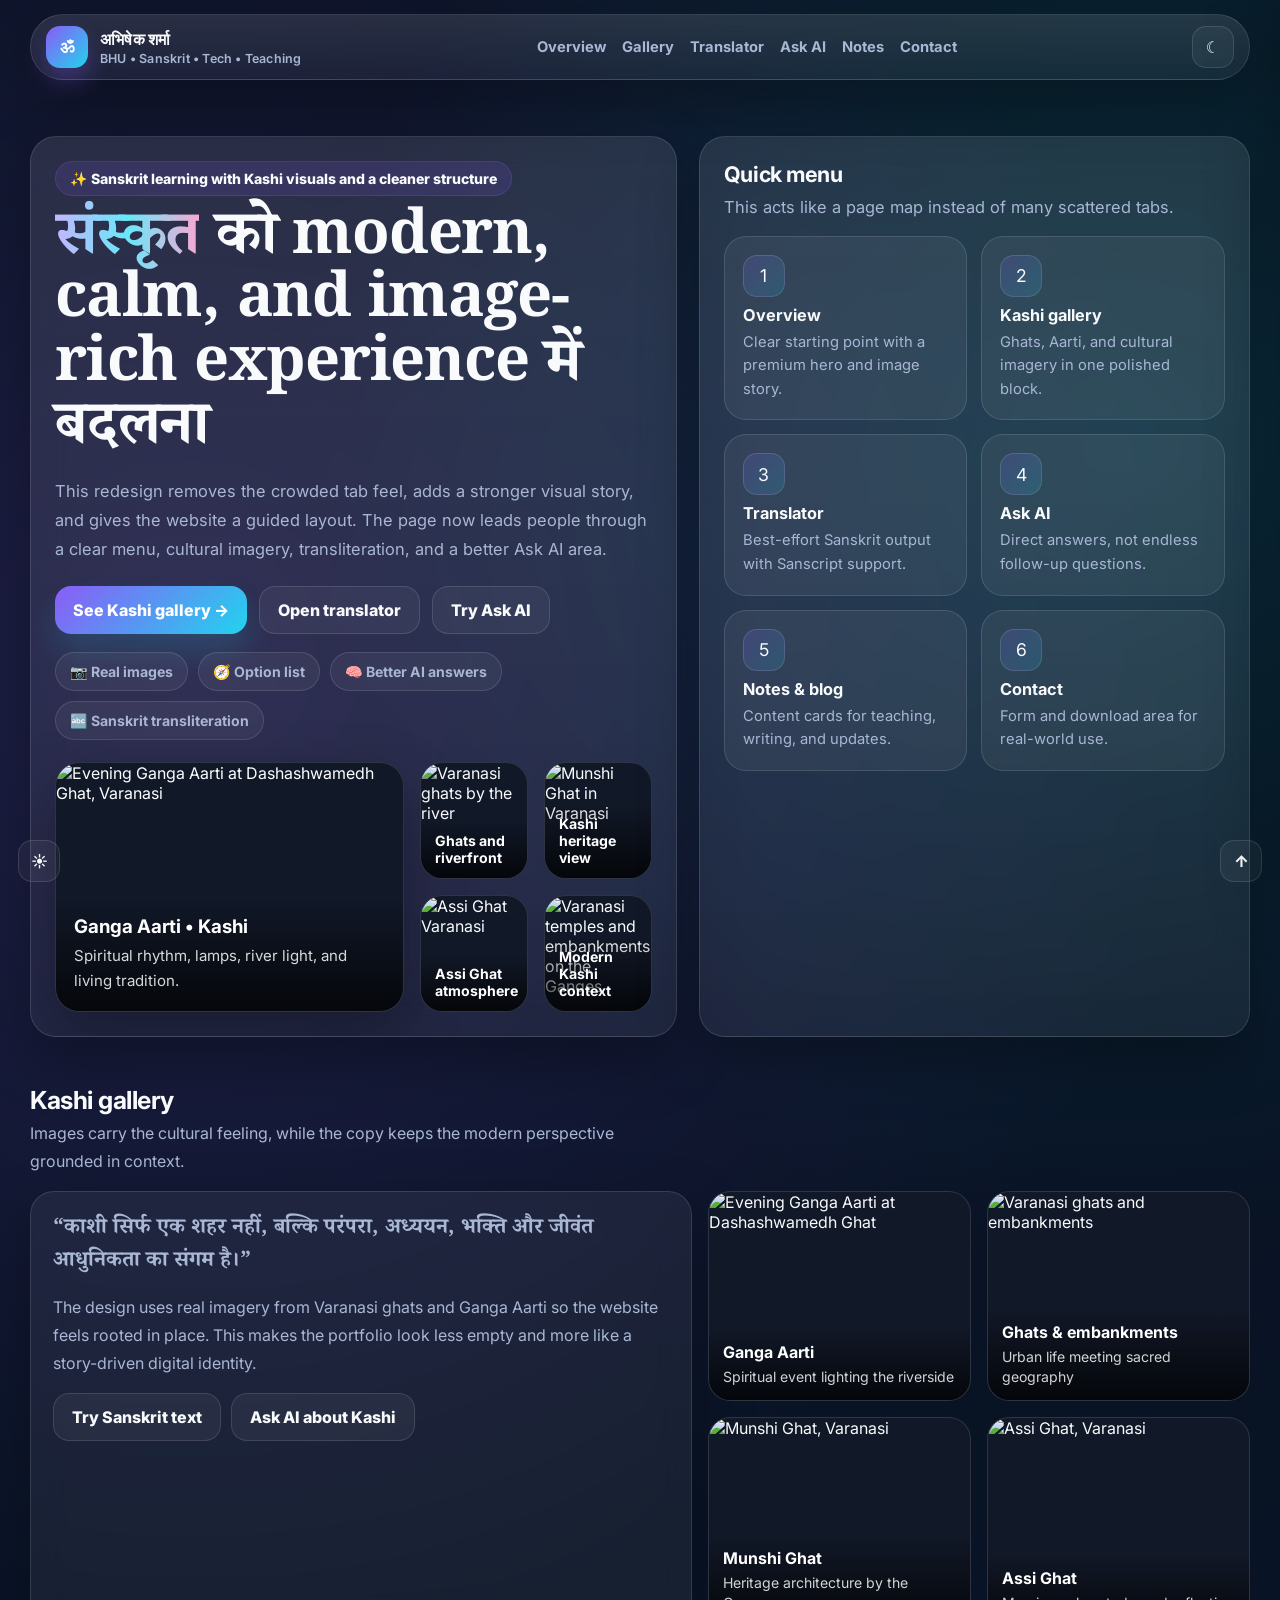
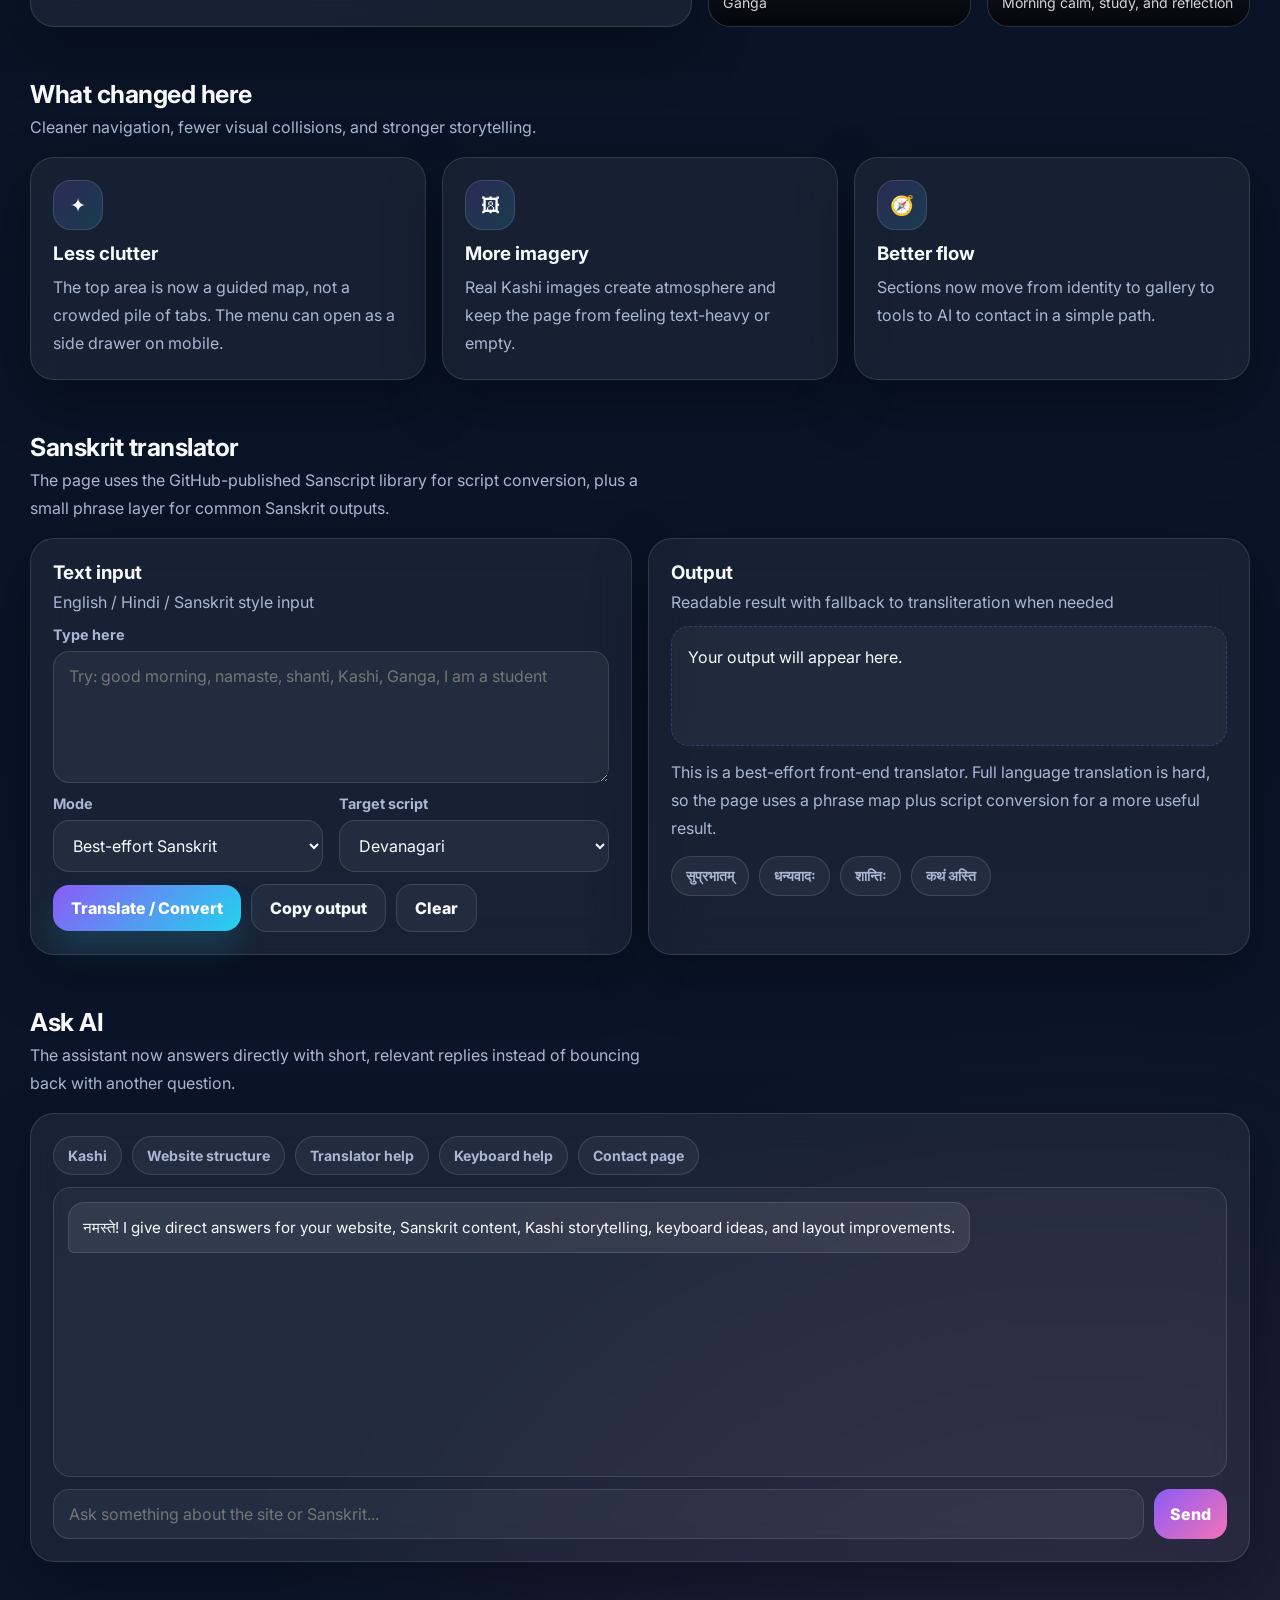
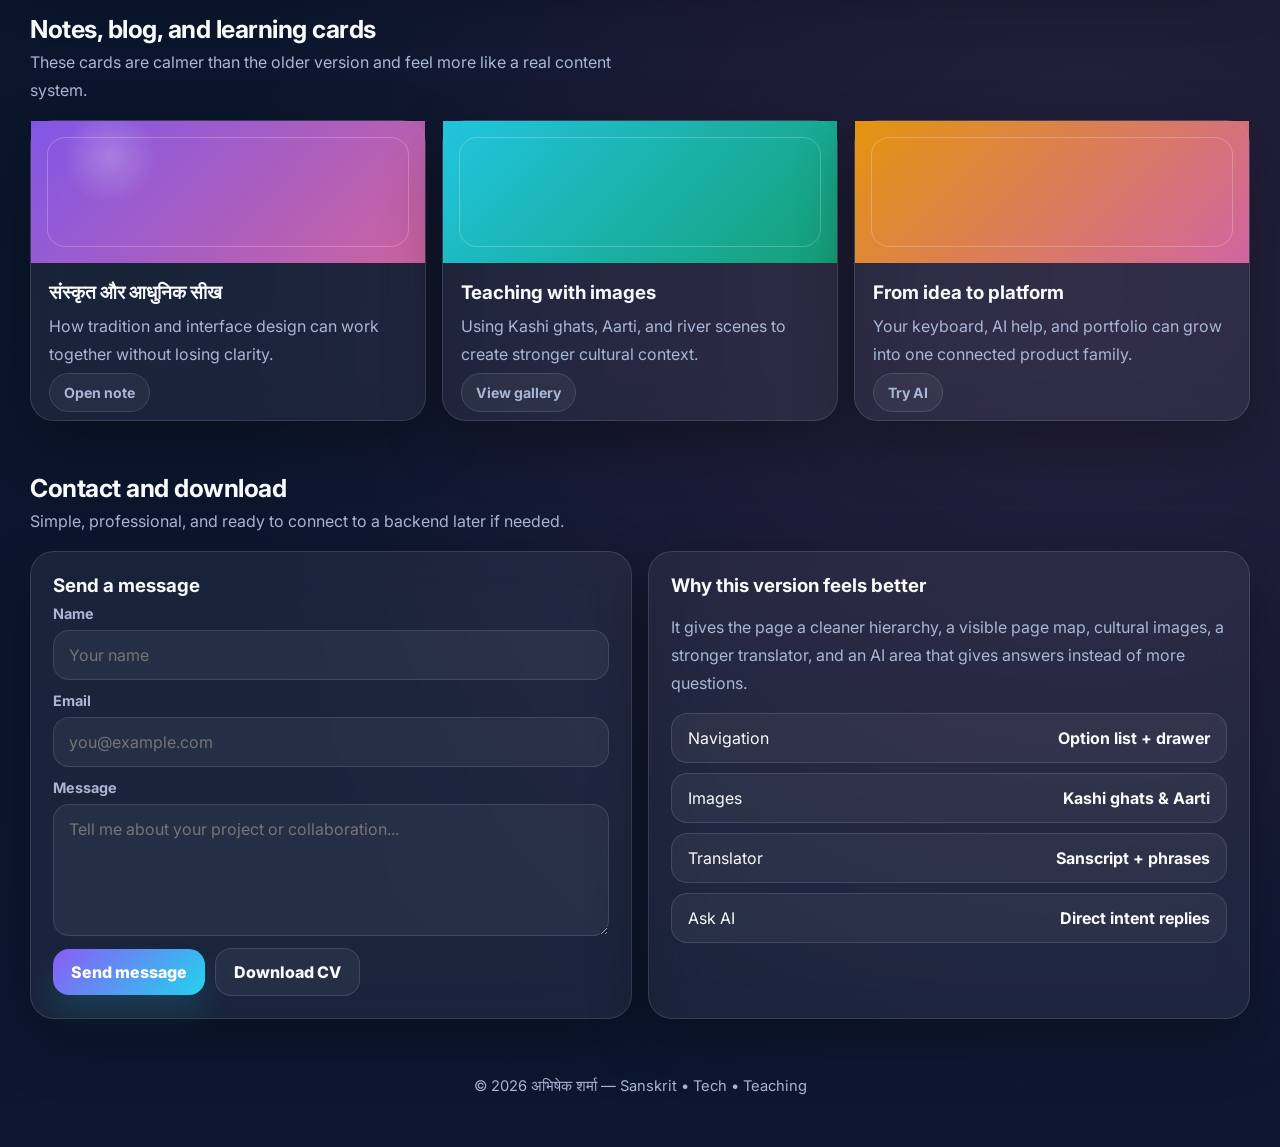
==== commit 70f1bcb9: "Update index.html" ====
--- a/index.html
+++ b/index.html
@@ -4,8 +4,8 @@
   <meta charset="UTF-8" />
   <meta name="viewport" content="width=device-width, initial-scale=1.0" />
   <meta name="theme-color" content="#0b1020" />
-  <meta name="description" content="Abhishek Sharma — Sanskrit, teaching, technology, and modern cultural portfolio with image-rich sections, transliteration, and AI assistant." />
-  <title>अभिषेक शर्मा | Sanskrit • Tech • Teaching</title>
+  <meta name="description" content="अभिषेक शर्मा का Sanskrit, tech & teaching portfolio — with Kashi imagery, improved navigation, transliteration, and a direct-answer AI assistant." />
+  <title>अभिषेक शर्मा | Sanskrit • Tech • Kashi</title>
 
   <link rel="preconnect" href="https://fonts.googleapis.com">
   <link rel="preconnect" href="https://fonts.gstatic.com" crossorigin>
@@ -13,47 +13,46 @@
 
   <style>
     :root{
-      --bg:#060913;
-      --bg2:#0d1429;
+      --bg:#07111f;
+      --bg2:#0c1730;
       --card:rgba(255,255,255,.08);
       --card2:rgba(255,255,255,.12);
+      --line:rgba(255,255,255,.12);
       --text:#f8fafc;
-      --muted:#a7b2cc;
-      --line:rgba(255,255,255,.12);
+      --muted:#a9b7d4;
       --primary:#8b5cf6;
       --secondary:#22d3ee;
       --accent:#f472b6;
-      --gold:#f59e0b;
       --success:#34d399;
-      --shadow:0 22px 60px rgba(0,0,0,.35);
+      --shadow:0 22px 60px rgba(0,0,0,.32);
+      --radius:26px;
+      --radius2:18px;
+      --max:1220px;
       --blur:blur(18px);
-      --radius:28px;
-      --radius2:20px;
-      --max:1240px;
     }
 
     [data-theme="light"]{
       --bg:#f7f8fc;
-      --bg2:#edf2ff;
-      --card:rgba(255,255,255,.78);
-      --card2:rgba(255,255,255,.88);
+      --bg2:#eef2ff;
+      --card:rgba(255,255,255,.76);
+      --card2:rgba(255,255,255,.9);
+      --line:rgba(15,23,42,.10);
       --text:#0f172a;
-      --muted:#53627b;
-      --line:rgba(15,23,42,.10);
-      --shadow:0 22px 55px rgba(15,23,42,.10);
+      --muted:#53637c;
+      --shadow:0 20px 50px rgba(15,23,42,.10);
     }
 
     *{box-sizing:border-box}
     html{scroll-behavior:smooth}
     body{
       margin:0;
-      font-family:Inter, system-ui, -apple-system, Segoe UI, sans-serif;
+      font-family:Inter,system-ui,-apple-system,BlinkMacSystemFont,"Segoe UI",sans-serif;
       color:var(--text);
       background:
-        radial-gradient(circle at 15% 20%, rgba(139,92,246,.22), transparent 24%),
-        radial-gradient(circle at 80% 10%, rgba(34,211,238,.18), transparent 24%),
-        radial-gradient(circle at 80% 85%, rgba(244,114,182,.16), transparent 24%),
-        linear-gradient(180deg, var(--bg), var(--bg2));
+        radial-gradient(circle at 15% 15%, rgba(139,92,246,.18), transparent 26%),
+        radial-gradient(circle at 88% 10%, rgba(34,211,238,.16), transparent 20%),
+        radial-gradient(circle at 85% 80%, rgba(244,114,182,.12), transparent 24%),
+        linear-gradient(180deg,var(--bg),var(--bg2));
       overflow-x:hidden;
     }
 
@@ -65,110 +64,41 @@
       background-image:
         linear-gradient(rgba(255,255,255,.02) 1px, transparent 1px),
         linear-gradient(90deg, rgba(255,255,255,.02) 1px, transparent 1px);
-      background-size:66px 66px;
-      mask-image:radial-gradient(circle at center, black 32%, transparent 100%);
-      opacity:.55;
+      background-size:64px 64px;
+      mask-image:radial-gradient(circle at center, black 40%, transparent 100%);
+      opacity:.45;
       z-index:0;
     }
 
-    a{color:inherit; text-decoration:none}
-    button, input, textarea, select{font:inherit}
-    ::selection{background:rgba(139,92,246,.35); color:inherit}
-
-    .progress{
-      position:fixed;
-      top:0; left:0;
-      height:4px;
-      width:0%;
-      background:linear-gradient(90deg, var(--secondary), var(--primary), var(--accent));
-      z-index:1000;
-      box-shadow:0 0 18px rgba(139,92,246,.65);
-    }
-
-    .cursor-glow{
-      position:fixed;
-      width:260px; height:260px;
-      border-radius:50%;
-      pointer-events:none;
-      transform:translate(-50%, -50%);
-      background:radial-gradient(circle, rgba(139,92,246,.18), rgba(34,211,238,.08), transparent 72%);
-      filter:blur(10px);
-      mix-blend-mode:screen;
-      z-index:1;
-    }
-
-    canvas#particles{
-      position:fixed;
-      inset:0;
-      z-index:1;
-      pointer-events:none;
-      opacity:.88;
-    }
-
-    .loading{
-      position:fixed;
-      inset:0;
-      z-index:2000;
-      display:grid;
-      place-items:center;
-      background:linear-gradient(180deg, var(--bg), var(--bg2));
-      transition:.5s ease;
-    }
-    .loading.hide{
-      opacity:0;
-      visibility:hidden;
-      pointer-events:none;
-    }
-    .loader{
-      text-align:center;
-      width:min(360px, 90vw);
-    }
-    .ring{
-      width:78px;
-      height:78px;
-      margin:0 auto 18px;
-      border-radius:50%;
-      border:4px solid rgba(255,255,255,.10);
-      border-top-color:var(--secondary);
-      border-right-color:var(--primary);
-      animation:spin 1s linear infinite;
-    }
-    .loader h2{margin:0 0 8px; font-size:1.15rem}
-    .loader p{margin:0; color:var(--muted)}
-
-    .wrap{
-      position:relative;
-      z-index:2;
-    }
-
-    .container{
-      width:min(var(--max), calc(100% - 30px));
-      margin:0 auto;
-    }
+    a{color:inherit;text-decoration:none}
+    button,input,textarea,select{font:inherit}
+    ::selection{background:rgba(139,92,246,.35)}
+
+    .wrap{position:relative;z-index:2}
+    .container{width:min(var(--max), calc(100% - 32px)); margin:0 auto}
 
     .topbar{
       position:sticky;
       top:14px;
-      z-index:60;
+      z-index:80;
+      margin:14px auto 0;
       width:min(var(--max), calc(100% - 18px));
-      margin:14px auto 0;
+      border:1px solid var(--line);
+      border-radius:999px;
+      background:linear-gradient(180deg, rgba(255,255,255,.11), rgba(255,255,255,.05));
       backdrop-filter:var(--blur);
-      background:linear-gradient(180deg, rgba(255,255,255,.12), rgba(255,255,255,.06));
-      border:1px solid var(--line);
-      border-radius:999px;
       box-shadow:var(--shadow);
     }
-
     [data-theme="light"] .topbar{
-      background:linear-gradient(180deg, rgba(255,255,255,.82), rgba(255,255,255,.60));
+      background:linear-gradient(180deg, rgba(255,255,255,.85), rgba(255,255,255,.56));
     }
 
     .topbar-inner{
       display:flex;
       align-items:center;
+      justify-content:space-between;
       gap:14px;
-      justify-content:space-between;
-      padding:11px 14px;
+      padding:11px 15px;
     }
 
     .brand{
@@ -176,17 +106,9 @@
       align-items:center;
       gap:12px;
       min-width:0;
-      font-weight:900;
+      font-weight:800;
       letter-spacing:.2px;
     }
-    .brand small{
-      display:block;
-      color:var(--muted);
-      font-weight:600;
-      font-size:.77rem;
-      margin-top:2px;
-    }
-
     .logo{
       width:42px;
       height:42px;
@@ -195,197 +117,129 @@
       place-items:center;
       background:linear-gradient(135deg, var(--primary), var(--secondary));
       color:#fff;
-      font-size:1.12rem;
-      box-shadow:0 10px 24px rgba(139,92,246,.35);
+      box-shadow:0 12px 24px rgba(139,92,246,.32);
       flex:0 0 auto;
-    }
-
-    .actions{
+      font-size:1.05rem;
+    }
+    .brand small{
+      display:block;
+      color:var(--muted);
+      font-size:.78rem;
+      font-weight:600;
+      margin-top:2px;
+    }
+
+    .nav{
       display:flex;
       align-items:center;
-      gap:10px;
+      gap:16px;
       flex-wrap:wrap;
-      justify-content:flex-end;
-    }
-
-    .icon-btn, .pill-btn, .cta, .mini-btn{
-      border:0;
+      justify-content:center;
+    }
+    .nav a{
+      color:var(--muted);
+      font-size:.92rem;
+      font-weight:700;
+      transition:.22s ease;
+    }
+    .nav a:hover{color:var(--text)}
+
+    .actions{display:flex; gap:10px; align-items:center}
+    .icon-btn,.pill-btn,.cta,.chip{
+      border:1px solid var(--line);
+      background:rgba(255,255,255,.05);
+      color:var(--text);
       cursor:pointer;
-      transition:.28s ease;
-    }
-
+      transition:.25s ease;
+    }
     .icon-btn{
-      width:42px;
-      height:42px;
+      width:42px;height:42px;
       border-radius:14px;
       display:grid;
       place-items:center;
-      background:rgba(255,255,255,.08);
-      border:1px solid var(--line);
-      color:var(--text);
-    }
-    .icon-btn:hover, .pill-btn:hover, .cta:hover, .mini-btn:hover{
-      transform:translateY(-2px);
-      box-shadow:0 14px 24px rgba(0,0,0,.16);
-    }
-
-    .pill-btn, .mini-btn{
+      font-weight:800;
+    }
+    .pill-btn,.cta{
       border-radius:16px;
-      padding:12px 16px;
-      color:var(--text);
-      background:rgba(255,255,255,.08);
-      border:1px solid var(--line);
+      padding:13px 18px;
       font-weight:800;
-    }
-
-    .cta{
       display:inline-flex;
       align-items:center;
+      justify-content:center;
       gap:10px;
-      border-radius:16px;
-      padding:13px 18px;
+    }
+    .cta{
       color:#fff;
+      border:0;
       background:linear-gradient(135deg, var(--primary), var(--secondary));
-      box-shadow:0 18px 32px rgba(34,211,238,.12);
-      font-weight:900;
-    }
-
-    .layout{
+      box-shadow:0 18px 30px rgba(34,211,238,.14);
+    }
+    .chip{
+      padding:10px 14px;
+      border-radius:999px;
+      font-size:.88rem;
+      font-weight:700;
+      color:var(--muted);
+    }
+    .icon-btn:hover,.pill-btn:hover,.cta:hover,.chip:hover{transform:translateY(-2px)}
+
+    .hero{
+      padding:56px 0 22px;
+    }
+    .hero-grid{
       display:grid;
-      grid-template-columns: 260px minmax(0, 1fr);
-      gap:18px;
-      width:min(var(--max), calc(100% - 30px));
-      margin:22px auto 0;
-      align-items:start;
-    }
-
-    .sidebar{
-      position:sticky;
-      top:88px;
-      border-radius:var(--radius);
-      padding:18px;
-      background:linear-gradient(180deg, rgba(255,255,255,.10), rgba(255,255,255,.05));
+      grid-template-columns:1.08fr .92fr;
+      gap:22px;
+      align-items:stretch;
+    }
+    .glass{
+      background:linear-gradient(180deg, rgba(255,255,255,.10), rgba(255,255,255,.06));
       border:1px solid var(--line);
       backdrop-filter:var(--blur);
       box-shadow:var(--shadow);
     }
-
-    [data-theme="light"] .sidebar{
-      background:linear-gradient(180deg, rgba(255,255,255,.82), rgba(255,255,255,.60));
-    }
-
-    .sidebar h3{
-      margin:0 0 8px;
-      font-size:1rem;
-    }
-    .sidebar p{
-      margin:0 0 14px;
-      color:var(--muted);
-      font-size:.92rem;
-      line-height:1.65;
-    }
-
-    .quick-nav{
-      display:grid;
-      gap:10px;
-    }
-
-    .quick-nav a, .quick-nav button, .quick-nav select{
-      width:100%;
-      display:flex;
-      align-items:center;
-      justify-content:space-between;
-      gap:10px;
-      border-radius:16px;
-      border:1px solid var(--line);
-      background:rgba(255,255,255,.06);
-      color:var(--text);
-      padding:12px 14px;
-      text-align:left;
-      font-weight:700;
-    }
-
-    .quick-nav a:hover, .quick-nav button:hover, .quick-nav select:hover{
-      border-color:rgba(139,92,246,.26);
-      transform:translateY(-1px);
-    }
-
-    .quick-nav select{
-      appearance:none;
-      outline:none;
-      cursor:pointer;
-    }
-
-    .main{
-      min-width:0;
-    }
-
-    .section{
-      margin-bottom:22px;
-    }
-
-    .hero{
-      display:grid;
-      grid-template-columns: 1.08fr .92fr;
-      gap:18px;
-      align-items:stretch;
-    }
-
-    .glass{
-      background:linear-gradient(180deg, rgba(255,255,255,.10), rgba(255,255,255,.05));
-      backdrop-filter:var(--blur);
-      border:1px solid var(--line);
-      box-shadow:var(--shadow);
-    }
     [data-theme="light"] .glass{
-      background:linear-gradient(180deg, rgba(255,255,255,.84), rgba(255,255,255,.60));
-    }
-
-    .hero-card, .panel, .card, .tool, .contact-card{
+      background:linear-gradient(180deg, rgba(255,255,255,.82), rgba(255,255,255,.62));
+    }
+
+    .card{
       border-radius:var(--radius);
+      padding:24px;
       overflow:hidden;
-    }
-
-    .hero-card{
-      padding:28px;
       position:relative;
     }
 
     .eyebrow{
       display:inline-flex;
       align-items:center;
-      gap:10px;
+      gap:8px;
       padding:8px 14px;
       border-radius:999px;
       background:rgba(139,92,246,.14);
-      border:1px solid rgba(139,92,246,.25);
+      border:1px solid rgba(139,92,246,.22);
+      font-size:.88rem;
       font-weight:800;
-      font-size:.88rem;
-      margin-bottom:18px;
+      margin-bottom:16px;
     }
 
     .hero h1{
-      margin:0 0 14px;
+      margin:0 0 12px;
       font-family:"Noto Serif Devanagari", serif;
-      font-size:clamp(2.4rem, 5vw, 4.8rem);
+      font-size:clamp(2.4rem, 4.8vw, 4.6rem);
       line-height:1.03;
       letter-spacing:-.02em;
     }
-
-    .gradient-text{
+    .gradient{
       background:linear-gradient(90deg, #c4b5fd, #67e8f9, #f9a8d4);
       -webkit-background-clip:text;
       -webkit-text-fill-color:transparent;
       background-clip:text;
     }
-
-    .hero p{
-      margin:0;
+    .hero p,.section-head p,.muted,.project p,.blog p,.ai-note,.gallery p{
       color:var(--muted);
-      line-height:1.85;
-      font-size:1rem;
-      max-width:70ch;
-    }
+      line-height:1.75;
+    }
+    .hero p{margin:0; font-size:1.03rem; max-width:68ch}
 
     .hero-actions{
       display:flex;
@@ -394,1165 +248,869 @@
       margin:22px 0 18px;
     }
 
-    .hero-tags{
+    .meta-row{
       display:flex;
       flex-wrap:wrap;
       gap:10px;
-    }
-
-    .tag{
-      padding:8px 12px;
-      border-radius:999px;
-      border:1px solid var(--line);
-      background:rgba(255,255,255,.06);
-      color:var(--text);
-      font-weight:700;
-      font-size:.86rem;
-    }
-
-    .side-stack{
-      display:grid;
-      gap:18px;
-    }
-
-    .profile-panel{
-      padding:24px;
-      position:relative;
-    }
-
-    .avatar{
-      width:112px;
-      height:112px;
-      border-radius:34px;
-      display:grid;
-      place-items:center;
-      margin-bottom:18px;
-      font-size:3rem;
-      background:linear-gradient(135deg, rgba(139,92,246,.92), rgba(34,211,238,.92));
-      color:#fff;
-      box-shadow:0 18px 44px rgba(139,92,246,.22);
-    }
-
-    .profile-panel h2{
-      margin:0 0 8px;
-      font-size:1.5rem;
-    }
-    .profile-panel p{
-      margin:0;
-      color:var(--muted);
-      line-height:1.75;
-    }
-
-    .stats{
+      margin-top:10px;
+    }
+
+    .site-map{
       display:grid;
       grid-template-columns:repeat(2, 1fr);
-      gap:12px;
-    }
-
-    .stat{
+      gap:14px;
+      align-content:start;
+    }
+    .site-card{
       padding:18px;
       border-radius:22px;
       border:1px solid var(--line);
       background:rgba(255,255,255,.06);
-    }
-    .stat strong{
+      min-height:118px;
+      transition:.25s ease;
+    }
+    .site-card:hover{transform:translateY(-4px); border-color:rgba(139,92,246,.25)}
+    .site-card strong{
       display:block;
-      font-size:1.85rem;
-      line-height:1;
-      margin-bottom:8px;
-      font-weight:900;
-    }
-    .stat span{
-      color:var(--muted);
-      font-size:.9rem;
-      font-weight:600;
-    }
-
-    .split-2{
+      margin:8px 0 6px;
+      font-size:1.02rem;
+    }
+    .site-card span{display:block; color:var(--muted); line-height:1.6; font-size:.92rem}
+    .site-card .mini{
+      width:42px;height:42px;border-radius:14px;
+      display:grid;place-items:center;
+      background:linear-gradient(135deg, rgba(139,92,246,.18), rgba(34,211,238,.16));
+      border:1px solid var(--line);
+      font-size:1.1rem;
+    }
+
+    .image-stack{
+      margin-top:22px;
       display:grid;
-      grid-template-columns:repeat(2, 1fr);
-      gap:18px;
-    }
-
-    .section-head{
-      display:flex;
-      justify-content:space-between;
-      align-items:end;
-      gap:14px;
-      margin:0 0 16px;
-    }
-    .section-head h3{
-      margin:0;
-      font-size:1.55rem;
-      letter-spacing:-.02em;
-    }
-    .section-head p{
-      margin:0;
-      color:var(--muted);
-      max-width:66ch;
-      line-height:1.7;
-    }
-
-    .card{
-      padding:22px;
-      border:1px solid var(--line);
-      background:rgba(255,255,255,.06);
-      transition:.28s ease;
-    }
-
-    .card:hover{
-      transform:translateY(-5px);
-      border-color:rgba(139,92,246,.24);
-    }
-
-    .card h4{
-      margin:0 0 8px;
-      font-size:1.15rem;
-    }
-
-    .card p{
-      margin:0;
-      color:var(--muted);
-      line-height:1.72;
-      font-size:.95rem;
-    }
-
-    .icon{
-      width:52px;
-      height:52px;
-      border-radius:18px;
-      display:grid;
-      place-items:center;
-      margin-bottom:14px;
-      background:linear-gradient(135deg, rgba(139,92,246,.16), rgba(34,211,238,.14));
-      border:1px solid var(--line);
-      font-size:1.2rem;
-    }
-
-    .gallery{
-      display:grid;
-      grid-template-columns:repeat(2, 1fr);
-      gap:18px;
-    }
-
-    .photo-card{
+      grid-template-columns:1.2fr .8fr;
+      gap:16px;
+    }
+    .image-card{
+      border-radius:24px;
       overflow:hidden;
-      padding:0;
-    }
-
-    .photo{
       position:relative;
-      min-height:260px;
+      min-height:250px;
+      border:1px solid var(--line);
       background:#111827;
-    }
-
-    .photo img{
+      box-shadow:var(--shadow);
+    }
+    .image-card img{
       width:100%;
       height:100%;
       object-fit:cover;
       display:block;
-      min-height:260px;
-      filter:saturate(1.08) contrast(1.04);
-    }
-
-    .photo::after{
-      content:"";
+      filter:saturate(1.02) contrast(1.03);
+    }
+    .image-card .overlay{
       position:absolute;
-      inset:0;
-      background:linear-gradient(180deg, rgba(0,0,0,.02), rgba(0,0,0,.52));
-      pointer-events:none;
-    }
-
-    .photo-label{
+      inset:auto 0 0 0;
+      padding:18px;
+      background:linear-gradient(180deg, transparent, rgba(0,0,0,.72));
+      color:#fff;
+    }
+    .image-card .overlay h3,
+    .image-card .overlay p{
+      margin:0;
+    }
+    .image-card .overlay p{
+      margin-top:6px;
+      color:rgba(255,255,255,.84);
+      font-size:.94rem;
+      line-height:1.6;
+    }
+
+    .thumb-grid{
+      display:grid;
+      grid-template-columns:repeat(2,1fr);
+      gap:16px;
+    }
+    .thumb{
+      border-radius:22px;
+      overflow:hidden;
+      border:1px solid var(--line);
+      background:#111827;
+      position:relative;
+      min-height:117px;
+    }
+    .thumb img{width:100%; height:100%; object-fit:cover; display:block}
+    .thumb .cap{
       position:absolute;
-      left:16px;
-      right:16px;
-      bottom:16px;
-      z-index:2;
-      padding:14px 15px;
-      border-radius:18px;
-      background:rgba(5,10,20,.48);
+      inset:auto 0 0 0;
+      padding:12px 14px;
+      background:linear-gradient(180deg, transparent, rgba(0,0,0,.75));
       color:#fff;
-      border:1px solid rgba(255,255,255,.18);
-      backdrop-filter:blur(12px);
-    }
-
-    .photo-label strong{
-      display:block;
-      margin-bottom:4px;
-      font-size:1rem;
-    }
-    .photo-label span{
-      color:rgba(255,255,255,.82);
-      font-size:.9rem;
+      font-size:.88rem;
+      font-weight:700;
+    }
+
+    .section{padding:26px 0}
+    .section-head{
+      display:flex;
+      align-items:end;
+      justify-content:space-between;
+      gap:16px;
+      margin-bottom:16px;
+    }
+    .section-head h2{
+      margin:0;
+      font-size:1.55rem;
+      letter-spacing:-.02em;
+    }
+    .section-head p{margin:4px 0 0; max-width:64ch}
+
+    .grid-3,.grid-2{
+      display:grid;
+      gap:16px;
+    }
+    .grid-3{grid-template-columns:repeat(3,1fr)}
+    .grid-2{grid-template-columns:repeat(2,1fr)}
+
+    .feature,.panel,.project,.blog,.contact-box,.tool,.ai{
+      border-radius:24px;
+      border:1px solid var(--line);
+      background:rgba(255,255,255,.06);
+      backdrop-filter:var(--blur);
+      box-shadow:var(--shadow);
+    }
+    [data-theme="light"] .feature,
+    [data-theme="light"] .panel,
+    [data-theme="light"] .project,
+    [data-theme="light"] .blog,
+    [data-theme="light"] .contact-box,
+    [data-theme="light"] .tool,
+    [data-theme="light"] .ai{
+      background:rgba(255,255,255,.72);
+    }
+
+    .feature{padding:22px}
+    .feature .icon{
+      width:50px;height:50px;border-radius:18px;
+      display:grid;place-items:center;
+      background:linear-gradient(135deg, rgba(139,92,246,.18), rgba(34,211,238,.16));
+      border:1px solid var(--line);
+      font-size:1.2rem;
+      margin-bottom:12px;
+    }
+    .feature h3,.project h3,.blog h3,.tool h3,.ai h3,.contact-box h3{margin:0 0 8px}
+    .feature p{margin:0; color:var(--muted); line-height:1.75}
+
+    .gallery{
+      display:grid;
+      grid-template-columns:1.1fr .9fr;
+      gap:16px;
+    }
+    .gallery-grid{
+      display:grid;
+      grid-template-columns:repeat(2,1fr);
+      gap:16px;
+    }
+    .photo{
+      min-height:210px;
+      border-radius:22px;
+      overflow:hidden;
+      position:relative;
+      border:1px solid var(--line);
+      background:#111827;
+    }
+    .photo img{width:100%;height:100%;object-fit:cover;display:block}
+    .photo .overlay{
+      position:absolute;
+      inset:auto 0 0 0;
+      padding:14px;
+      background:linear-gradient(180deg, transparent, rgba(0,0,0,.74));
+      color:#fff;
+    }
+    .photo .overlay b{display:block; margin-bottom:4px}
+    .photo .overlay span{font-size:.88rem; color:rgba(255,255,255,.82)}
+
+    .panel{padding:22px}
+    .panel .quote{
+      margin:0;
+      font-family:"Noto Serif Devanagari", serif;
+      font-size:1.35rem;
       line-height:1.55;
-    }
-
-    .timeline{
-      display:grid;
-      gap:12px;
-    }
-
-    .timeline-item{
-      display:grid;
-      grid-template-columns:120px 1fr;
-      gap:14px;
-      padding:18px 20px;
-      border-radius:22px;
-      border:1px solid var(--line);
-      background:rgba(255,255,255,.06);
-    }
-    .timeline-item .year{
-      color:var(--secondary);
-      font-weight:900;
-      letter-spacing:.08em;
-    }
-    .timeline-item h4{
-      margin:0 0 6px;
-      font-size:1.08rem;
-    }
-    .timeline-item p{
-      margin:0;
-      color:var(--muted);
-      line-height:1.72;
-    }
-
-    .showcase{
-      display:grid;
-      grid-template-columns:repeat(2, 1fr);
-      gap:18px;
-    }
-
-    .project{
-      padding:0;
-      overflow:hidden;
-    }
-
-    .project-top{
-      min-height:210px;
-      background:linear-gradient(135deg, rgba(139,92,246,.94), rgba(34,211,238,.82), rgba(244,114,182,.80));
-      position:relative;
-      isolation:isolate;
-    }
-    .project-top::before{
-      content:"";
-      position:absolute;
-      inset:16px;
-      border:1px solid rgba(255,255,255,.24);
-      border-radius:22px;
-      background:rgba(255,255,255,.08);
-      backdrop-filter:blur(10px);
-    }
-    .project-top .emoji{
-      position:absolute;
-      right:22px;
-      bottom:20px;
-      font-size:3rem;
-      z-index:2;
-    }
-
-    .project-body{
-      padding:20px;
-    }
-    .project-body .meta{
-      display:flex;
-      justify-content:space-between;
-      gap:10px;
-      align-items:center;
-      margin-bottom:10px;
-      flex-wrap:wrap;
-    }
-
-    .badge{
-      font-size:.74rem;
-      font-weight:900;
-      letter-spacing:.08em;
-      text-transform:uppercase;
-      color:#fff;
-      background:rgba(255,255,255,.16);
-      border:1px solid rgba(255,255,255,.18);
-      border-radius:999px;
-      padding:7px 10px;
-    }
-
-    .project h4{
-      margin:0 0 8px;
-      font-size:1.15rem;
-    }
-    .project p{
-      margin:0 0 14px;
-      color:var(--muted);
-      line-height:1.7;
-      font-size:.95rem;
-    }
-
-    .mini-row{
-      display:flex;
-      flex-wrap:wrap;
-      gap:8px;
-    }
-    .mini{
-      padding:7px 10px;
-      border-radius:999px;
-      border:1px solid var(--line);
-      background:rgba(255,255,255,.05);
-      color:var(--muted);
-      font-size:.84rem;
-    }
-
-    .tool-grid{
-      display:grid;
-      grid-template-columns:1.05fr .95fr;
-      gap:18px;
-    }
+      font-weight:700;
+    }
+    .panel .explain{margin:12px 0 0; color:var(--muted); line-height:1.75}
+    .btn-row{display:flex; flex-wrap:wrap; gap:10px; margin-top:16px}
 
     .tool{
       padding:22px;
-      border:1px solid var(--line);
-      background:rgba(255,255,255,.06);
-    }
-
-    .tool h4{
-      margin:0 0 8px;
-      font-size:1.18rem;
-    }
-    .tool p{
-      margin:0;
-      color:var(--muted);
-      line-height:1.7;
-    }
-
+    }
+    .tool-head{
+      display:flex;
+      align-items:end;
+      justify-content:space-between;
+      gap:14px;
+      margin-bottom:14px;
+    }
+    .tool-head p{margin:0; color:var(--muted)}
     .field{
       display:grid;
       gap:8px;
-      margin-top:14px;
-    }
-
-    .field input, .field textarea, .field select{
+      margin-bottom:12px;
+    }
+    .field label{font-size:.9rem; color:var(--muted); font-weight:700}
+    textarea,input,select{
       width:100%;
       border-radius:16px;
       border:1px solid var(--line);
       background:rgba(255,255,255,.05);
       color:var(--text);
-      padding:13px 14px;
       outline:none;
-    }
-
-    .field textarea{
-      min-height:136px;
-      resize:vertical;
-    }
-
-    .field input:focus,
-    .field textarea:focus,
-    .field select:focus{
-      border-color:rgba(139,92,246,.4);
-      box-shadow:0 0 0 4px rgba(139,92,246,.10);
-    }
-
-    .output{
-      margin-top:14px;
-      min-height:126px;
-      border-radius:18px;
-      border:1px dashed rgba(139,92,246,.30);
-      background:rgba(255,255,255,.04);
-      padding:16px;
-      line-height:1.85;
-      white-space:pre-wrap;
-    }
-
-    .quote-box{
-      padding:22px;
-      border:1px solid var(--line);
-      background:
-        radial-gradient(circle at 20% 20%, rgba(34,211,238,.14), transparent 32%),
-        rgba(255,255,255,.06);
-      position:relative;
-    }
-
-    .quote-box blockquote{
-      margin:0;
-      font-family:"Noto Serif Devanagari", serif;
-      font-size:1.55rem;
-      line-height:1.5;
-      font-weight:800;
-    }
-
-    .quote-box .meaning{
-      margin-top:12px;
-      color:var(--muted);
-      line-height:1.75;
-    }
-
-    .actions-row{
+      padding:14px 15px;
+      transition:.22s ease;
+    }
+    textarea{min-height:132px; resize:vertical}
+    textarea:focus,input:focus,select:focus{
+      border-color:rgba(34,211,238,.35);
+      box-shadow:0 0 0 4px rgba(34,211,238,.10);
+    }
+
+    .tool-actions,.ai-chips,.contact-actions{
       display:flex;
       flex-wrap:wrap;
       gap:10px;
-      margin-top:16px;
-    }
-
+      align-items:center;
+    }
+    .result{
+      margin-top:12px;
+      padding:16px;
+      border-radius:18px;
+      border:1px dashed rgba(139,92,246,.3);
+      background:rgba(255,255,255,.04);
+      min-height:120px;
+      white-space:pre-wrap;
+      line-height:1.8;
+    }
+
+    .ai{
+      padding:22px;
+    }
     .chat{
       display:flex;
       flex-direction:column;
-      min-height:440px;
-    }
-
+      gap:12px;
+    }
     .chat-window{
-      flex:1;
+      min-height:290px;
+      max-height:350px;
+      overflow:auto;
       display:flex;
       flex-direction:column;
-      gap:12px;
-      padding:16px;
-      border-radius:20px;
+      gap:10px;
+      padding:14px;
+      border-radius:18px;
       border:1px solid var(--line);
       background:rgba(255,255,255,.04);
-      overflow:auto;
-      max-height:320px;
-      margin-top:12px;
-    }
-
+    }
     .msg{
-      max-width:84%;
+      max-width:86%;
       padding:12px 14px;
-      border-radius:18px;
+      border-radius:16px;
       line-height:1.7;
       font-size:.95rem;
-    }
-    .msg.user{
-      align-self:flex-end;
-      background:linear-gradient(135deg, rgba(139,92,246,.86), rgba(34,211,238,.76));
-      color:#fff;
-      border-bottom-right-radius:6px;
     }
     .msg.bot{
       align-self:flex-start;
       background:rgba(255,255,255,.08);
       border:1px solid var(--line);
-      color:var(--text);
       border-bottom-left-radius:6px;
     }
-
+    .msg.user{
+      align-self:flex-end;
+      color:#fff;
+      background:linear-gradient(135deg, rgba(139,92,246,.88), rgba(34,211,238,.78));
+      border-bottom-right-radius:6px;
+    }
     .chat-input{
       display:flex;
       gap:10px;
-      margin-top:12px;
-    }
-    .chat-input input{
-      flex:1;
-      min-width:0;
-      border-radius:16px;
-      border:1px solid var(--line);
-      background:rgba(255,255,255,.05);
-      color:var(--text);
-      padding:14px 16px;
-      outline:none;
-    }
+    }
+    .chat-input input{flex:1; min-width:0}
     .chat-input button{
       border:0;
       border-radius:16px;
       padding:14px 16px;
-      font-weight:900;
       color:#fff;
+      font-weight:800;
       background:linear-gradient(135deg, var(--primary), var(--accent));
       cursor:pointer;
     }
 
     .blog-grid{
       display:grid;
-      grid-template-columns:repeat(3, 1fr);
-      gap:18px;
-    }
-    .blog-card{
-      border-radius:24px;
-      overflow:hidden;
-      border:1px solid var(--line);
-      background:rgba(255,255,255,.06);
+      grid-template-columns:repeat(3,1fr);
+      gap:16px;
     }
     .blog-top{
-      height:150px;
-      background:linear-gradient(135deg, rgba(139,92,246,.92), rgba(244,114,182,.82));
+      height:142px;
+      background:
+        radial-gradient(circle at 20% 25%, rgba(255,255,255,.22), transparent 14%),
+        linear-gradient(135deg, rgba(139,92,246,.92), rgba(244,114,182,.82));
       position:relative;
     }
     .blog-top::after{
       content:"";
       position:absolute;
-      inset:18px;
+      inset:16px;
       border-radius:18px;
       border:1px solid rgba(255,255,255,.24);
     }
-    .blog-body{
-      padding:18px;
-    }
-    .blog-body h4{
-      margin:0 0 8px;
-      font-size:1.05rem;
-    }
-    .blog-body p{
-      margin:0 0 14px;
-      color:var(--muted);
-      line-height:1.7;
-    }
-
-    .social-grid{
-      display:grid;
-      grid-template-columns:repeat(3, 1fr);
-      gap:18px;
-    }
-    .social-card{
-      padding:22px;
-      border-radius:24px;
-      border:1px solid var(--line);
-      background:rgba(255,255,255,.06);
-      transition:.28s ease;
-    }
-    .social-card:hover{
-      transform:translateY(-5px);
-    }
-    .social-card .title{
-      display:flex;
-      align-items:center;
-      gap:10px;
-      margin-bottom:10px;
-      font-weight:900;
-    }
-    .social-card p{
-      margin:0 0 12px;
-      color:var(--muted);
-      line-height:1.7;
-    }
-    .social-card a{
-      color:var(--secondary);
-      font-weight:800;
-    }
+    .blog-body{padding:18px}
+    .blog-body p{margin:0 0 14px}
 
     .contact-grid{
       display:grid;
       grid-template-columns:1fr 1fr;
-      gap:18px;
-    }
-    .contact-card{
-      padding:22px;
-      border:1px solid var(--line);
-      background:rgba(255,255,255,.06);
-    }
-    .contact-card h4{margin:0 0 8px}
-    .contact-card p{
-      margin:0;
-      color:var(--muted);
-      line-height:1.75;
-    }
-
-    .list{
+      gap:16px;
+    }
+    .contact-box{padding:22px}
+    .info-list{
       display:grid;
-      gap:12px;
-      margin-top:18px;
-    }
-    .list-item{
-      padding:14px 16px;
-      border-radius:18px;
-      background:rgba(255,255,255,.05);
-      border:1px solid var(--line);
+      gap:10px;
+      margin-top:14px;
+    }
+    .info-item{
       display:flex;
       align-items:center;
       justify-content:space-between;
       gap:12px;
+      padding:14px 16px;
+      border-radius:16px;
+      border:1px solid var(--line);
+      background:rgba(255,255,255,.05);
     }
 
     .footer{
-      padding:30px 0 50px;
+      padding:32px 0 52px;
       text-align:center;
       color:var(--muted);
       font-size:.92rem;
     }
 
-    .floating-theme{
+    .drawer{
       position:fixed;
-      left:16px;
-      bottom:16px;
-      z-index:70;
-    }
-
-    .floating-music{
-      position:fixed;
-      right:16px;
-      bottom:16px;
-      z-index:70;
+      top:0;
+      right:-340px;
+      width:min(90vw, 320px);
+      height:100vh;
+      z-index:120;
+      padding:18px;
+      background:linear-gradient(180deg, rgba(9,16,32,.96), rgba(10,20,39,.98));
+      border-left:1px solid rgba(255,255,255,.10);
+      backdrop-filter:blur(20px);
+      transition:.28s ease;
+      box-shadow:-30px 0 60px rgba(0,0,0,.28);
+    }
+    [data-theme="light"] .drawer{
+      background:linear-gradient(180deg, rgba(247,248,252,.98), rgba(239,243,255,.98));
+    }
+    .drawer.open{right:0}
+    .drawer-head{
       display:flex;
       align-items:center;
+      justify-content:space-between;
+      margin-bottom:14px;
+    }
+    .drawer-links{
+      display:grid;
       gap:10px;
+    }
+    .drawer-links a{
       padding:14px 16px;
-      border-radius:999px;
-      background:linear-gradient(135deg, rgba(139,92,246,.92), rgba(34,211,238,.84));
-      color:#fff;
-      box-shadow:0 22px 45px rgba(0,0,0,.24);
-      border:0;
-      cursor:pointer;
-      font-weight:900;
-    }
-
-    .reveal{
+      border-radius:16px;
+      border:1px solid var(--line);
+      background:rgba(255,255,255,.05);
+      font-weight:800;
+      color:var(--text);
+    }
+
+    .overlay-bg{
+      position:fixed;
+      inset:0;
+      background:rgba(0,0,0,.34);
+      backdrop-filter:blur(2px);
       opacity:0;
-      transform:translateY(18px);
-      transition:.7s ease;
-    }
-    .reveal.show{
-      opacity:1;
-      transform:translateY(0);
-    }
-
-    .soft{color:var(--muted)}
-    .divider{
-      height:1px;
-      background:linear-gradient(90deg, transparent, rgba(255,255,255,.18), transparent);
-      margin:14px 0;
-    }
-
-    @keyframes spin{
-      to{transform:rotate(360deg)}
-    }
-    @keyframes floaty{
-      0%,100%{transform:translateY(0)}
-      50%{transform:translateY(-8px)}
-    }
-    .float{
-      animation:floaty 5s ease-in-out infinite;
-    }
-
-    @media (max-width: 1100px){
-      .layout{grid-template-columns:1fr}
-      .sidebar{position:relative; top:auto}
-      .hero, .tool-grid, .gallery, .showcase, .blog-grid, .social-grid, .contact-grid, .split-2{
-        grid-template-columns:1fr;
-      }
-    }
-
-    @media (max-width: 760px){
-      .topbar-inner{
-        gap:10px;
-        padding:10px 12px;
-      }
+      visibility:hidden;
+      transition:.25s ease;
+      z-index:110;
+    }
+    .overlay-bg.show{opacity:1; visibility:visible}
+
+    .float-theme{
+      position:fixed;
+      left:18px;
+      bottom:18px;
+      z-index:100;
+    }
+    .float-top{
+      position:fixed;
+      right:18px;
+      bottom:18px;
+      z-index:100;
+    }
+
+    .reveal{opacity:0; transform:translateY(14px); transition:.6s ease}
+    .reveal.show{opacity:1; transform:translateY(0)}
+
+    .hidden-mobile{display:block}
+    .menu-btn{display:none}
+
+    @media (max-width: 1080px){
+      .hero-grid,.gallery,.grid-3,.grid-2,.blog-grid,.contact-grid{grid-template-columns:1fr}
+      .nav{display:none}
+      .menu-btn{display:grid}
+      .gallery-grid,.site-map,.image-stack{grid-template-columns:1fr}
+      .hidden-mobile{display:none}
+    }
+
+    @media (max-width: 720px){
+      .hero{padding-top:42px}
+      .card,.feature,.panel,.tool,.ai,.contact-box{padding:20px}
+      .topbar-inner{padding:10px 12px}
       .brand small{display:none}
-      .actions{gap:8px}
-      .hero-card, .profile-panel, .card, .tool, .contact-card{
-        padding:20px;
-      }
-      .stats{grid-template-columns:1fr 1fr}
-      .floating-theme{left:12px; bottom:12px}
-      .floating-music{right:12px; bottom:12px}
+      .hero-actions,.btn-row,.tool-actions,.ai-chips,.contact-actions{gap:8px}
+      .pill-btn,.cta,.chip{padding:12px 14px}
+      .float-theme{left:12px; bottom:12px}
+      .float-top{right:12px; bottom:12px}
     }
 
     @media (prefers-reduced-motion: reduce){
       html{scroll-behavior:auto}
-      *, *::before, *::after{
-        animation:none !important;
-        transition:none !important;
-      }
+      *,*::before,*::after{animation:none !important; transition:none !important}
     }
   </style>
 </head>
-
 <body>
-  <div class="loading" id="loading">
-    <div class="loader">
-      <div class="ring"></div>
-      <h2>Loading premium Sanskrit experience</h2>
-      <p>Preparing images, motion, and interaction.</p>
-    </div>
-  </div>
-
-  <div class="progress" id="progress"></div>
-  <div class="cursor-glow" id="cursorGlow"></div>
-  <canvas id="particles"></canvas>
-
   <div class="wrap">
-    <header class="topbar" aria-label="Top navigation">
+    <div class="overlay-bg" id="overlayBg"></div>
+
+    <aside class="drawer" id="drawer" aria-label="Site menu">
+      <div class="drawer-head">
+        <strong>Quick menu</strong>
+        <button class="icon-btn" id="closeDrawer" aria-label="Close menu">✕</button>
+      </div>
+      <div class="drawer-links">
+        <a href="#overview">Overview</a>
+        <a href="#gallery">Kashi gallery</a>
+        <a href="#translator">Translator</a>
+        <a href="#assistant">Ask AI</a>
+        <a href="#notes">Notes</a>
+        <a href="#contact">Contact</a>
+      </div>
+    </aside>
+
+    <header class="topbar">
       <div class="topbar-inner">
-        <a class="brand" href="#home" aria-label="Go to home">
+        <a class="brand" href="#overview">
           <div class="logo">ॐ</div>
           <div>
             अभिषेक शर्मा
-            <small>Sanskrit • Tech • Teaching</small>
+            <small>BHU • Sanskrit • Tech • Teaching</small>
           </div>
         </a>
 
+        <nav class="nav" aria-label="Main navigation">
+          <a href="#overview">Overview</a>
+          <a href="#gallery">Gallery</a>
+          <a href="#translator">Translator</a>
+          <a href="#assistant">Ask AI</a>
+          <a href="#notes">Notes</a>
+          <a href="#contact">Contact</a>
+        </nav>
+
         <div class="actions">
+          <button class="icon-btn menu-btn" id="openDrawer" aria-label="Open menu">☰</button>
           <button class="icon-btn" id="themeToggle" aria-label="Toggle theme">☾</button>
-          <a class="pill-btn" href="#contact">Contact</a>
         </div>
       </div>
     </header>
 
-    <div class="layout" id="home">
-      <aside class="sidebar glass reveal">
-        <h3>Quick pages</h3>
-        <p>Cleaner navigation, fewer tabs, better flow.</p>
-
-        <div class="quick-nav">
-          <select id="pageSelect" aria-label="Quick page selector">
-            <option value="home">Home</option>
-            <option value="about">About</option>
-            <option value="gallery">Gallery</option>
-            <option value="timeline">Timeline</option>
-            <option value="projects">Projects</option>
-            <option value="tools">Tools</option>
-            <option value="assistant">Ask AI</option>
-            <option value="blog">Blog</option>
-            <option value="social">Social</option>
-            <option value="contact">Contact</option>
-          </select>
-
-          <a href="#home">Home <span>↗</span></a>
-          <a href="#projects">Projects <span>↗</span></a>
-          <a href="#tools">Tools <span>↗</span></a>
-          <a href="#assistant">AI Assistant <span>↗</span></a>
-          <a href="#contact">Download / Contact <span>↗</span></a>
+    <main>
+      <section class="hero" id="overview">
+        <div class="container hero-grid">
+          <div class="card glass reveal">
+            <div class="eyebrow">✨ Sanskrit learning with Kashi visuals and a cleaner structure</div>
+            <h1><span class="gradient">संस्कृत</span> को modern, calm, and image-rich experience में बदलना</h1>
+            <p>
+              This redesign removes the crowded tab feel, adds a stronger visual story, and gives the website a guided layout.
+              The page now leads people through a clear menu, cultural imagery, transliteration, and a better Ask AI area.
+            </p>
+
+            <div class="hero-actions">
+              <a class="cta" href="#gallery">See Kashi gallery →</a>
+              <a class="pill-btn" href="#translator">Open translator</a>
+              <a class="pill-btn" href="#assistant">Try Ask AI</a>
+            </div>
+
+            <div class="meta-row">
+              <span class="chip">📷 Real images</span>
+              <span class="chip">🧭 Option list</span>
+              <span class="chip">🧠 Better AI answers</span>
+              <span class="chip">🔤 Sanskrit transliteration</span>
+            </div>
+
+            <div class="image-stack">
+              <div class="image-card">
+                <img src="https://commons.wikimedia.org/wiki/Special:FilePath/Evening%20Ganga%20Aarti%20at%20Dashashwamedh%20ghat%2C%20Varanasi.jpg" alt="Evening Ganga Aarti at Dashashwamedh Ghat, Varanasi">
+                <div class="overlay">
+                  <h3>Ganga Aarti • Kashi</h3>
+                  <p>Spiritual rhythm, lamps, river light, and living tradition.</p>
+                </div>
+              </div>
+              <div class="thumb-grid">
+                <div class="thumb">
+                  <img src="https://commons.wikimedia.org/wiki/Special:FilePath/Varanasi%2C%20India%2C%20Ghats.jpg" alt="Varanasi ghats by the river">
+                  <div class="cap">Ghats and riverfront</div>
+                </div>
+                <div class="thumb">
+                  <img src="https://commons.wikimedia.org/wiki/Special:FilePath/Varanasi%20Munshi%20Ghat3.jpg" alt="Munshi Ghat in Varanasi">
+                  <div class="cap">Kashi heritage view</div>
+                </div>
+                <div class="thumb">
+                  <img src="https://commons.wikimedia.org/wiki/Special:FilePath/Assi%20Ghat%2C%20Varanasi.JPG" alt="Assi Ghat Varanasi">
+                  <div class="cap">Assi Ghat atmosphere</div>
+                </div>
+                <div class="thumb">
+                  <img src="https://commons.wikimedia.org/wiki/Special:FilePath/Varanasi%2C%20India%2C%20Ganges%20River%2C%20ghats%2C%20temples%20and%20embankments.jpg" alt="Varanasi temples and embankments on the Ganges">
+                  <div class="cap">Modern Kashi context</div>
+                </div>
+              </div>
+            </div>
+          </div>
+
+          <aside class="card glass reveal">
+            <div class="section-head" style="margin-bottom:14px">
+              <div>
+                <h2 style="font-size:1.35rem;margin:0">Quick menu</h2>
+                <p style="margin-top:6px">This acts like a page map instead of many scattered tabs.</p>
+              </div>
+            </div>
+
+            <div class="site-map">
+              <a class="site-card" href="#overview">
+                <div class="mini">1</div>
+                <strong>Overview</strong>
+                <span>Clear starting point with a premium hero and image story.</span>
+              </a>
+              <a class="site-card" href="#gallery">
+                <div class="mini">2</div>
+                <strong>Kashi gallery</strong>
+                <span>Ghats, Aarti, and cultural imagery in one polished block.</span>
+              </a>
+              <a class="site-card" href="#translator">
+                <div class="mini">3</div>
+                <strong>Translator</strong>
+                <span>Best-effort Sanskrit output with Sanscript support.</span>
+              </a>
+              <a class="site-card" href="#assistant">
+                <div class="mini">4</div>
+                <strong>Ask AI</strong>
+                <span>Direct answers, not endless follow-up questions.</span>
+              </a>
+              <a class="site-card" href="#notes">
+                <div class="mini">5</div>
+                <strong>Notes & blog</strong>
+                <span>Content cards for teaching, writing, and updates.</span>
+              </a>
+              <a class="site-card" href="#contact">
+                <div class="mini">6</div>
+                <strong>Contact</strong>
+                <span>Form and download area for real-world use.</span>
+              </a>
+            </div>
+          </aside>
         </div>
-      </aside>
-
-      <main class="main">
-        <section class="section hero">
-          <div class="hero-card glass reveal">
-            <div class="eyebrow">✨ Ultra-modern cultural portfolio with real visuals</div>
-            <h1><span class="gradient-text">संस्कृत</span> को <span class="gradient-text">modern web</span> की premium भाषा में दिखाना</h1>
-            <p>
-              यह version ज्यादा clean है, ज्यादा spacious है, और इसमें images, sections, quick pages, better transliteration,
-              smarter AI replies, and a calmer visual hierarchy दी गई है। Kashi ghats, Ganga Arati, spirituality, and modern perspective
-              को cultural dignity के साथ present किया गया है।
-            </p>
-
-            <div class="hero-actions">
-              <a class="cta" href="#gallery">View Images →</a>
-              <a class="pill-btn" href="#assistant">Try AI</a>
-              <a class="pill-btn" href="#tools">Use Translator</a>
-            </div>
-
-            <div class="hero-tags">
-              <span class="tag">Mobile-first</span>
-              <span class="tag">Glassmorphism</span>
-              <span class="tag">SEO-ready</span>
-              <span class="tag">Smooth motion</span>
-              <span class="tag">Real image blocks</span>
-            </div>
-          </div>
-
-          <div class="side-stack">
-            <div class="profile-panel glass reveal float">
-              <div class="avatar">🪷</div>
-              <h2>अभिषेक शर्मा</h2>
-              <p>
-                BHU inspiration, Sanskrit teaching mindset, mathematics clarity, science understanding, and modern app thinking — all presented with cultural balance.
-              </p>
-              <div class="divider"></div>
-              <div class="tag-row hero-tags">
-                <span class="tag">संस्कृत व्याकरण</span>
-                <span class="tag">गणित विशेषज्ञ</span>
-                <span class="tag">विज्ञान शिक्षण</span>
-                <span class="tag">Swift / Kotlin</span>
-              </div>
-            </div>
-
-            <div class="stats reveal">
-              <div class="stat glass"><strong data-count="120">0</strong><span>Study notes</span></div>
-              <div class="stat glass"><strong data-count="35">0</strong><span>Creative ideas</span></div>
-              <div class="stat glass"><strong data-count="8">0</strong><span>Learning tools</span></div>
-              <div class="stat glass"><strong data-count="99">0</strong><span>Energy level</span></div>
-            </div>
-          </div>
-        </section>
-
-        <section class="section" id="about">
+      </section>
+
+      <section class="section" id="gallery">
+        <div class="container">
           <div class="section-head reveal">
             <div>
-              <h3>About & vision</h3>
-              <p>A polished, less crowded structure with more breathing space and a stronger identity.</p>
+              <h2>Kashi gallery</h2>
+              <p>Images carry the cultural feeling, while the copy keeps the modern perspective grounded in context.</p>
             </div>
           </div>
 
-          <div class="split-2">
-            <article class="card glass reveal">
+          <div class="gallery reveal">
+            <div class="panel">
+              <p class="quote">“काशी सिर्फ एक शहर नहीं, बल्कि परंपरा, अध्ययन, भक्ति और जीवंत आधुनिकता का संगम है।”</p>
+              <p class="explain">
+                The design uses real imagery from Varanasi ghats and Ganga Aarti so the website feels rooted in place.
+                This makes the portfolio look less empty and more like a story-driven digital identity.
+              </p>
+              <div class="btn-row">
+                <a class="pill-btn" href="#translator">Try Sanskrit text</a>
+                <a class="pill-btn" href="#assistant">Ask AI about Kashi</a>
+              </div>
+            </div>
+
+            <div class="gallery-grid">
+              <div class="photo">
+                <img src="https://commons.wikimedia.org/wiki/Special:FilePath/Evening%20Ganga%20Aarti%20at%20Dashashwamedh%20ghat%2C%20Varanasi.jpg" alt="Evening Ganga Aarti at Dashashwamedh Ghat">
+                <div class="overlay"><b>Ganga Aarti</b><span>Spiritual event lighting the riverside</span></div>
+              </div>
+              <div class="photo">
+                <img src="https://commons.wikimedia.org/wiki/Special:FilePath/Varanasi%2C%20India%2C%20Ghats%20and%20embankments.jpg" alt="Varanasi ghats and embankments">
+                <div class="overlay"><b>Ghats & embankments</b><span>Urban life meeting sacred geography</span></div>
+              </div>
+              <div class="photo">
+                <img src="https://commons.wikimedia.org/wiki/Special:FilePath/Varanasi%20Munshi%20Ghat3.jpg" alt="Munshi Ghat, Varanasi">
+                <div class="overlay"><b>Munshi Ghat</b><span>Heritage architecture by the Ganga</span></div>
+              </div>
+              <div class="photo">
+                <img src="https://commons.wikimedia.org/wiki/Special:FilePath/Assi%20Ghat%2C%20Varanasi.JPG" alt="Assi Ghat, Varanasi">
+                <div class="overlay"><b>Assi Ghat</b><span>Morning calm, study, and reflection</span></div>
+              </div>
+            </div>
+          </div>
+        </div>
+      </section>
+
+      <section class="section" id="overview-2">
+        <div class="container">
+          <div class="section-head reveal">
+            <div>
+              <h2>What changed here</h2>
+              <p>Cleaner navigation, fewer visual collisions, and stronger storytelling.</p>
+            </div>
+          </div>
+
+          <div class="grid-3">
+            <article class="feature reveal">
               <div class="icon">✦</div>
-              <h4>Clear structure</h4>
-              <p>Sections are separated so the page feels premium, readable, and easier to explore on mobile and desktop.</p>
+              <h3>Less clutter</h3>
+              <p>The top area is now a guided map, not a crowded pile of tabs. The menu can open as a side drawer on mobile.</p>
             </article>
-
-            <article class="card glass reveal">
-              <div class="icon">⚙</div>
-              <h4>Cultural modernism</h4>
-              <p>Kashi and Ganga visuals are used alongside a clean contemporary layout so tradition and technology feel connected.</p>
+            <article class="feature reveal">
+              <div class="icon">🖼</div>
+              <h3>More imagery</h3>
+              <p>Real Kashi images create atmosphere and keep the page from feeling text-heavy or empty.</p>
+            </article>
+            <article class="feature reveal">
+              <div class="icon">🧭</div>
+              <h3>Better flow</h3>
+              <p>Sections now move from identity to gallery to tools to AI to contact in a simple path.</p>
             </article>
           </div>
-        </section>
-
-        <section class="section" id="gallery">
+        </div>
+      </section>
+
+      <section class="section" id="translator">
+        <div class="container">
           <div class="section-head reveal">
             <div>
-              <h3>Image gallery</h3>
-              <p>Use these as real visual anchors. Each card has a cultural tone with a modern editorial presentation.</p>
+              <h2>Sanskrit translator</h2>
+              <p>The page uses the GitHub-published Sanscript library for script conversion, plus a small phrase layer for common Sanskrit outputs.</p>
             </div>
           </div>
 
-          <div class="gallery">
-            <article class="card photo-card glass reveal">
-              <div class="photo">
-                <img
-                  src="https://source.unsplash.com/1600x1000/?varanasi,ghats,ganga"
-                  alt="Kashi ghats by the river"
-                  loading="lazy"
-                />
-                <div class="photo-label">
-                  <strong>Kashi Ghats</strong>
-                  <span>Stone steps, river light, timeless spiritual rhythm, and a calm heritage feel.</span>
+          <div class="grid-2">
+            <div class="tool reveal">
+              <div class="tool-head">
+                <div>
+                  <h3>Text input</h3>
+                  <p>English / Hindi / Sanskrit style input</p>
                 </div>
               </div>
+
+              <div class="field">
+                <label for="srcText">Type here</label>
+                <textarea id="srcText" placeholder="Try: good morning, namaste, shanti, Kashi, Ganga, I am a student"></textarea>
+              </div>
+
+              <div class="grid-2">
+                <div class="field">
+                  <label for="mode">Mode</label>
+                  <select id="mode">
+                    <option value="translate">Best-effort Sanskrit</option>
+                    <option value="transliterate">Script transliteration</option>
+                  </select>
+                </div>
+                <div class="field">
+                  <label for="target">Target script</label>
+                  <select id="target">
+                    <option value="devanagari">Devanagari</option>
+                    <option value="iast">IAST</option>
+                    <option value="hk">Harvard-Kyoto</option>
+                    <option value="itrans">ITRANS</option>
+                  </select>
+                </div>
+              </div>
+
+              <div class="tool-actions">
+                <button class="cta" id="runTranslate">Translate / Convert</button>
+                <button class="pill-btn" id="copyTranslate">Copy output</button>
+                <button class="pill-btn" id="clearTranslate">Clear</button>
+              </div>
+            </div>
+
+            <div class="tool reveal">
+              <div class="tool-head">
+                <div>
+                  <h3>Output</h3>
+                  <p>Readable result with fallback to transliteration when needed</p>
+                </div>
+              </div>
+              <div class="result" id="translateOut">Your output will appear here.</div>
+              <p class="ai-note" style="margin:12px 0 0">
+                This is a best-effort front-end translator. Full language translation is hard, so the page uses a phrase map plus script conversion for a more useful result.
+              </p>
+              <div class="meta-row" style="margin-top:14px">
+                <span class="chip">सुप्रभातम्</span>
+                <span class="chip">धन्यवादः</span>
+                <span class="chip">शान्तिः</span>
+                <span class="chip">कथं अस्ति</span>
+              </div>
+            </div>
+          </div>
+        </div>
+      </section>
+
+      <section class="section" id="assistant">
+        <div class="container">
+          <div class="section-head reveal">
+            <div>
+              <h2>Ask AI</h2>
+              <p>The assistant now answers directly with short, relevant replies instead of bouncing back with another question.</p>
+            </div>
+          </div>
+
+          <div class="ai reveal">
+            <div class="ai-chips" style="margin-bottom:12px">
+              <button class="chip" data-prompt="Tell me about Kashi in a modern but cultural way.">Kashi</button>
+              <button class="chip" data-prompt="Explain this website structure simply.">Website structure</button>
+              <button class="chip" data-prompt="How can I improve the Sanskrit translator section?">Translator help</button>
+              <button class="chip" data-prompt="Give a better answer for Sanskrit keyboard users.">Keyboard help</button>
+              <button class="chip" data-prompt="How should the contact page look?">Contact page</button>
+            </div>
+
+            <div class="chat">
+              <div class="chat-window" id="chatWindow" aria-live="polite">
+                <div class="msg bot">नमस्ते! I give direct answers for your website, Sanskrit content, Kashi storytelling, keyboard ideas, and layout improvements.</div>
+              </div>
+              <div class="chat-input">
+                <input id="chatInput" type="text" placeholder="Ask something about the site or Sanskrit..." aria-label="Ask AI input">
+                <button id="sendChat">Send</button>
+              </div>
+            </div>
+          </div>
+        </div>
+      </section>
+
+      <section class="section" id="notes">
+        <div class="container">
+          <div class="section-head reveal">
+            <div>
+              <h2>Notes, blog, and learning cards</h2>
+              <p>These cards are calmer than the older version and feel more like a real content system.</p>
+            </div>
+          </div>
+
+          <div class="blog-grid">
+            <article class="blog reveal">
+              <div class="blog-top"></div>
+              <div class="blog-body">
+                <h3>संस्कृत और आधुनिक सीख</h3>
+                <p>How tradition and interface design can work together without losing clarity.</p>
+                <a class="chip" href="#contact">Open note</a>
+              </div>
             </article>
 
-            <article class="card photo-card glass reveal">
-              <div class="photo">
-                <img
-                  src="https://source.unsplash.com/1600x1000/?ganga,aarti,varanasi"
-                  alt="Ganga Aarti scene"
-                  loading="lazy"
-                />
-                <div class="photo-label">
-                  <strong>Ganga Arati</strong>
-                  <span>Lamps, devotion, incense, and riverfront ambience in a premium visual frame.</span>
-                </div>
+            <article class="blog reveal">
+              <div class="blog-top" style="background:linear-gradient(135deg, rgba(34,211,238,.92), rgba(16,185,129,.82));"></div>
+              <div class="blog-body">
+                <h3>Teaching with images</h3>
+                <p>Using Kashi ghats, Aarti, and river scenes to create stronger cultural context.</p>
+                <a class="chip" href="#gallery">View gallery</a>
               </div>
             </article>
 
-            <article class="card photo-card glass reveal">
-              <div class="photo">
-                <img
-                  src="https://source.unsplash.com/1600x1000/?india,spiritual,temple,light"
-                  alt="Spiritual atmosphere"
-                  loading="lazy"
-                />
-                <div class="photo-label">
-                  <strong>Spiritual Context</strong>
-                  <span>Warm light, sacred architecture, and a subtle devotional atmosphere.</span>
-                </div>
-              </div>
-            </article>
-
-            <article class="card photo-card glass reveal">
-              <div class="photo">
-                <img
-                  src="https://source.unsplash.com/1600x1000/?indian,student,laptop,study"
-                  alt="Modern perspective and study environment"
-                  loading="lazy"
-                />
-                <div class="photo-label">
-                  <strong>Modern Perspective</strong>
-                  <span>Technology, study, and cultural continuity presented together.</span>
-                </div>
+            <article class="blog reveal">
+              <div class="blog-top" style="background:linear-gradient(135deg, rgba(245,158,11,.92), rgba(244,114,182,.82));"></div>
+              <div class="blog-body">
+                <h3>From idea to platform</h3>
+                <p>Your keyboard, AI help, and portfolio can grow into one connected product family.</p>
+                <a class="chip" href="#assistant">Try AI</a>
               </div>
             </article>
           </div>
-        </section>
-
-        <section class="section" id="timeline">
+        </div>
+      </section>
+
+      <section class="section" id="contact">
+        <div class="container">
           <div class="section-head reveal">
             <div>
-              <h3>Timeline & achievements</h3>
-              <p>Shorter, cleaner, and more elegant than crowded tabs.</p>
+              <h2>Contact and download</h2>
+              <p>Simple, professional, and ready to connect to a backend later if needed.</p>
             </div>
           </div>
 
-          <div class="timeline">
-            <div class="timeline-item glass reveal">
-              <div class="year">2022</div>
-              <div>
-                <h4>Strong foundation</h4>
-                <p>Built confidence in Sanskrit reading, explanation, and practical teaching style.</p>
-              </div>
-            </div>
-            <div class="timeline-item glass reveal">
-              <div class="year">2024</div>
-              <div>
-                <h4>Tech integration</h4>
-                <p>Started shaping digital tools, UI systems, transliteration ideas, and app concepts.</p>
-              </div>
-            </div>
-            <div class="timeline-item glass reveal">
-              <div class="year">2026</div>
-              <div>
-                <h4>Premium portfolio evolution</h4>
-                <p>This version adds images, clean navigation, better assistant replies, and a more professional flow.</p>
+          <div class="contact-grid">
+            <div class="contact-box reveal">
+              <h3>Send a message</h3>
+              <div class="field">
+                <label for="name">Name</label>
+                <input id="name" type="text" placeholder="Your name">
+              </div>
+              <div class="field">
+                <label for="email">Email</label>
+                <input id="email" type="email" placeholder="you@example.com">
+              </div>
+              <div class="field">
+                <label for="message">Message</label>
+                <textarea id="message" placeholder="Tell me about your project or collaboration..."></textarea>
+              </div>
+              <div class="contact-actions">
+                <button class="cta" id="sendForm">Send message</button>
+                <a class="pill-btn" href="#" download>Download CV</a>
+              </div>
+            </div>
+
+            <div class="contact-box reveal">
+              <h3>Why this version feels better</h3>
+              <p class="muted">
+                It gives the page a cleaner hierarchy, a visible page map, cultural images, a stronger translator, and an AI area that gives answers instead of more questions.
+              </p>
+              <div class="info-list">
+                <div class="info-item"><span>Navigation</span><strong>Option list + drawer</strong></div>
+                <div class="info-item"><span>Images</span><strong>Kashi ghats & Aarti</strong></div>
+                <div class="info-item"><span>Translator</span><strong>Sanscript + phrases</strong></div>
+                <div class="info-item"><span>Ask AI</span><strong>Direct intent replies</strong></div>
               </div>
             </div>
           </div>
-        </section>
-
-        <section class="section" id="projects">
-          <div class="section-head reveal">
-            <div>
-              <h3>Projects showcase</h3>
-              <p>Product-style cards for the Sanskrit keyboard, AI, blog, and downloadable resources.</p>
-            </div>
-          </div>
-
-          <div class="showcase">
-            <article class="card project glass reveal">
-              <div class="project-top">
-                <div class="emoji">⌨</div>
-              </div>
-              <div class="project-body">
-                <div class="meta">
-                  <span class="badge">Keyboard</span>
-                  <span class="soft">Interactive demo</span>
-                </div>
-                <h4>Sanskrit Keyboard Project</h4>
-                <p>Transliteration, suggestion flow, and an elegant typing experience for Sanskrit learners.</p>
-                <div class="mini-row">
-                  <span class="mini">Swift</span>
-                  <span class="mini">Suggestions</span>
-                  <span class="mini">Responsive UI</span>
-                </div>
-              </div>
-            </article>
-
-            <article class="card project glass reveal">
-              <div class="project-top" style="background:linear-gradient(135deg, rgba(34,211,238,.88), rgba(16,185,129,.78), rgba(139,92,246,.78));">
-                <div class="emoji">🧠</div>
-              </div>
-              <div class="project-body">
-                <div class="meta">
-                  <span class="badge">AI</span>
-                  <span class="soft">Assistant-ready</span>
-                </div>
-                <h4>AI Sanskrit Assistant</h4>
-                <p>Helpful replies for shlokas, grammar, transliteration, and site guidance without random question-bouncing.</p>
-                <div class="mini-row">
-                  <span class="mini">Direct answers</span>
-                  <span class="mini">Learning mode</span>
-                  <span class="mini">Future backend</span>
-                </div>
-              </div>
-            </article>
-          </div>
-        </section>
-
-        <section class="section" id="tools">
-          <div class="section-head reveal">
-            <div>
-              <h3>Sanskrit learning tools</h3>
-              <p>Transliteration is now more useful, and the translation box is clearer about what it does.</p>
-            </div>
-          </div>
-
-          <div class="tool-grid">
-            <div class="tool glass reveal">
-              <h4>Live transliterator + phrase translator</h4>
-              <p>Type Roman text, English words, or simple Hindi phrases. The tool will try to convert common inputs into Sanskrit-style output.</p>
-
-              <div class="field">
-                <label for="translateInput" class="soft">Input</label>
-                <input id="translateInput" type="text" placeholder="Try: namaste, dharma, peace, मेरा नाम..." />
-              </div>
-
-              <div class="field">
-                <label for="translateMode" class="soft">Mode</label>
-                <select id="translateMode">
-                  <option value="auto">Auto</option>
-                  <option value="transliterate">Transliterate Roman text</option>
-                  <option value="translate">Translate common phrases</option>
-                </select>
-              </div>
-
-              <div class="output" id="translateOutput">देवनागरी output यहाँ दिखेगा।</div>
-
-              <div class="actions-row">
-                <button class="mini-btn" id="copyTranslation">Copy output</button>
-                <button class="mini-btn" id="sampleEnglish">English sample</button>
-                <button class="mini-btn" id="sampleHindi">Hindi sample</button>
-              </div>
-            </div>
-
-            <div class="tool glass reveal">
-              <h4>Interactive श्लोक of the day</h4>
-              <div class="quote-box">
-                <blockquote id="shlokaText">विद्या ददाति विनयम्।</blockquote>
-                <div class="meaning" id="shlokaMeaning">Knowledge gives humility, steadiness, and respect.</div>
-                <div class="actions-row">
-                  <button class="mini-btn" id="nextShloka">Next shloka</button>
-                  <button class="mini-btn" id="copyShloka">Copy shloka</button>
-                </div>
-              </div>
-
-              <div class="divider"></div>
-
-              <p class="soft">This section can later connect to a real Sanskrit dictionary, saved notes, and a learning database.</p>
-            </div>
-          </div>
-        </section>
-
-        <section class="section" id="assistant">
-          <div class="section-head reveal">
-            <div>
-              <h3>Ask AI</h3>
-              <p>The assistant now gives direct helpful responses instead of bouncing the user with another question.</p>
-            </div>
-          </div>
-
-          <div class="tool glass chat reveal">
-            <div class="chat-window" id="chatWindow" aria-live="polite">
-              <div class="msg bot">नमस्ते। I can help with Sanskrit grammar, shlokas, translation help, keyboard ideas, site structure, and study planning.</div>
-            </div>
-
-            <div class="chat-input">
-              <input id="chatInput" type="text" placeholder="Ask anything..." aria-label="Ask the AI assistant">
-              <button id="sendChat">Send</button>
-            </div>
-
-            <div class="soft" style="margin-top:10px;">
-              Try: “Explain Bhagavad Gita in simple words”, “What is Sanskrit transliteration?”, “Help me improve this site”.
-            </div>
-          </div>
-        </section>
-
-        <section class="section" id="blog">
-          <div class="section-head reveal">
-            <div>
-              <h3>Blog / vlog cards</h3>
-              <p>Cleaner editorial cards for articles, teachings, and video content.</p>
-            </div>
-          </div>
-
-          <div class="blog-grid">
-            <article class="blog-card glass reveal">
-              <div class="blog-top"></div>
-              <div class="blog-body">
-                <h4>संस्कृत और मन की clarity</h4>
-                <p>Why sound, rhythm, and structured language help memory and focused learning.</p>
-                <a class="soft" href="#contact" style="font-weight:800;">Read more →</a>
-              </div>
-            </article>
-
-            <article class="blog-card glass reveal">
-              <div class="blog-top" style="background:linear-gradient(135deg, rgba(34,211,238,.92), rgba(16,185,129,.82));"></div>
-              <div class="blog-body">
-                <h4>Teaching with modern UI</h4>
-                <p>Educational content feels stronger when the presentation is elegant and easy to follow.</p>
-                <a class="soft" href="#contact" style="font-weight:800;">Read more →</a>
-              </div>
-            </article>
-
-            <article class="blog-card glass reveal">
-              <div class="blog-top" style="background:linear-gradient(135deg, rgba(245,158,11,.92), rgba(244,114,182,.82));"></div>
-              <div class="blog-body">
-                <h4>From keyboard to platform</h4>
-                <p>Your keyboard idea can grow into a complete ecosystem for learning, notes, and media.</p>
-                <a class="soft" href="#contact" style="font-weight:800;">Read more →</a>
-              </div>
-            </article>
-          </div>
-        </section>
-
-        <section class="section" id="social">
-          <div class="section-head reveal">
-            <div>
-              <h3>Social cards</h3>
-              <p>Simple, polished cards for external platforms.</p>
-            </div>
-          </div>
-
-          <div class="social-grid">
-            <div class="social-card glass reveal">
-              <div class="title">📺 YouTube</div>
-              <p>Teaching demos, Sanskrit lessons, and knowledge videos.</p>
-              <a href="https://youtube.com/@संस्कृतस्यछात्रः" target="_blank" rel="noopener">Open channel →</a>
-            </div>
-
-            <div class="social-card glass reveal">
-              <div class="title">📸 Instagram</div>
-              <p>Short updates, reels, and creative academic presence.</p>
-              <a href="https://instagram.com/sanskritkavidyarthi" target="_blank" rel="noopener">Open profile →</a>
-            </div>
-
-            <div class="social-card glass reveal">
-              <div class="title">🌸 Instagram</div>
-              <p>Secondary profile card for personal or creative identity.</p>
-              <a href="https://instagram.com/@ऋतुराजशर्मा" target="_blank" rel="noopener">Open profile →</a>
-            </div>
-          </div>
-        </section>
-
-        <section class="section" id="contact">
-          <div class="section-head reveal">
-            <div>
-              <h3>Contact & download</h3>
-              <p>Professional call-to-action area with clean spacing and clear actions.</p>
-            </div>
-          </div>
-
-          <div class="contact-grid">
-            <form class="contact-card glass reveal" onsubmit="return false;">
-              <div class="field">
-                <label for="name" class="soft">Name</label>
-                <input id="name" type="text" placeholder="Your name">
-              </div>
-
-              <div class="field">
-                <label for="email" class="soft">Email</label>
-                <input id="email" type="email" placeholder="you@example.com">
-              </div>
-
-              <div class="field">
-                <label for="message" class="soft">Message</label>
-                <textarea id="message" placeholder="Tell me about your project, collaboration, or learning need..."></textarea>
-              </div>
-
-              <div class="actions-row">
-                <button class="cta" id="sendForm" type="button">Send Message</button>
-                <a class="pill-btn" href="#" download>Download CV</a>
-              </div>
-            </form>
-
-            <div class="contact-card glass reveal">
-              <h4>What this can become next</h4>
-              <p>
-                This clean front-end is now ready for real backend features like login/signup, blog CMS, notes download,
-                Firebase connection, admin dashboard, offline support, PWA mode, SEO setup, and monetization.
-              </p>
-
-              <div class="list">
-                <div class="list-item"><span>Login / Signup</span><strong>Ready</strong></div>
-                <div class="list-item"><span>Database</span><strong>Firebase / SQL</strong></div>
-                <div class="list-item"><span>CMS</span><strong>Blog + Notes</strong></div>
-                <div class="list-item"><span>SEO</span><strong>Built-in foundation</strong></div>
-              </div>
-            </div>
-          </div>
-        </section>
-
-        <footer class="footer">
-          © 2026 अभिषेक शर्मा — Sanskrit • culture • technology
-        </footer>
-      </main>
-    </div>
+        </div>
+      </section>
+
+      <footer class="footer">© 2026 अभिषेक शर्मा — Sanskrit • Tech • Teaching</footer>
+    </main>
+
+    <button class="icon-btn float-theme" id="themeToggle2" aria-label="Toggle theme">☀</button>
+    <button class="icon-btn float-top" id="topBtn" aria-label="Go to top">↑</button>
   </div>
 
-  <button class="icon-btn floating-theme" id="themeToggle2" aria-label="Toggle theme">☀</button>
-  <button class="floating-music" id="musicBtn" aria-label="Play flute ambience">🎵 Music</button>
-
+  <script src="https://cdn.jsdelivr.net/npm/@indic-transliteration/sanscript@1.3.3/sanscript.js"></script>
   <script>
     const root = document.documentElement;
-    const loading = document.getElementById('loading');
-    const progress = document.getElementById('progress');
-    const glow = document.getElementById('cursorGlow');
-    const pageSelect = document.getElementById('pageSelect');
     const themeToggle = document.getElementById('themeToggle');
     const themeToggle2 = document.getElementById('themeToggle2');
-
-    // Theme
+    const topBtn = document.getElementById('topBtn');
     const savedTheme = localStorage.getItem('theme') || 'dark';
     root.setAttribute('data-theme', savedTheme);
     syncThemeIcons(savedTheme);
 
     function syncThemeIcons(theme){
-      const isLight = theme === 'light';
-      themeToggle.textContent = isLight ? '☀' : '☾';
-      themeToggle2.textContent = isLight ? '☾' : '☀';
+      const light = theme === 'light';
+      themeToggle.textContent = light ? '☀' : '☾';
+      themeToggle2.textContent = light ? '☾' : '☀';
     }
 
     function toggleTheme(){
@@ -1565,306 +1123,165 @@
     themeToggle.addEventListener('click', toggleTheme);
     themeToggle2.addEventListener('click', toggleTheme);
 
-    // Loading
-    window.addEventListener('load', () => {
-      setTimeout(() => loading.classList.add('hide'), 650);
-    });
-
-    // Progress
-    window.addEventListener('scroll', () => {
-      const doc = document.documentElement;
-      const pct = (doc.scrollTop / (doc.scrollHeight - doc.clientHeight)) * 100;
-      progress.style.width = pct + '%';
-    });
-
-    // Cursor glow
-    window.addEventListener('pointermove', (e) => {
-      glow.style.left = e.clientX + 'px';
-      glow.style.top = e.clientY + 'px';
-    });
-
-    // Quick pages
-    pageSelect.addEventListener('change', () => {
-      document.getElementById(pageSelect.value).scrollIntoView({ behavior: 'smooth' });
-    });
-
-    // Reveal on scroll
     const revealEls = document.querySelectorAll('.reveal');
-    const revealIO = new IntersectionObserver((entries) => {
+    const io = new IntersectionObserver((entries) => {
       entries.forEach(entry => {
-        if (entry.isIntersecting) entry.target.classList.add('show');
+        if(entry.isIntersecting) entry.target.classList.add('show');
       });
     }, { threshold: 0.12 });
-    revealEls.forEach(el => revealIO.observe(el));
-
-    // Counters
-    const counters = document.querySelectorAll('[data-count]');
-    const countIO = new IntersectionObserver((entries) => {
-      entries.forEach(entry => {
-        if (!entry.isIntersecting) return;
-        const el = entry.target;
-        const target = parseInt(el.dataset.count, 10);
-        let cur = 0;
-        const step = Math.max(1, Math.ceil(target / 60));
-        const timer = setInterval(() => {
-          cur += step;
-          if (cur >= target) {
-            cur = target;
-            clearInterval(timer);
-          }
-          el.textContent = cur + (target === 99 ? '%' : '+');
-        }, 18);
-        countIO.unobserve(el);
-      });
-    }, { threshold: 0.6 });
-    counters.forEach(el => countIO.observe(el));
-
-    // Image fallback SVGs
-    function svgData(title, subtitle) {
-      const svg =
-        `<svg xmlns="http://www.w3.org/2000/svg" viewBox="0 0 1200 900">
-          <defs>
-            <linearGradient id="g" x1="0" x2="1" y1="0" y2="1">
-              <stop offset="0%" stop-color="#111827"/>
-              <stop offset="50%" stop-color="#1f2937"/>
-              <stop offset="100%" stop-color="#312e81"/>
-            </linearGradient>
-            <radialGradient id="r" cx="35%" cy="30%" r="80%">
-              <stop offset="0%" stop-color="#67e8f9" stop-opacity=".38"/>
-              <stop offset="45%" stop-color="#8b5cf6" stop-opacity=".20"/>
-              <stop offset="100%" stop-color="#000000" stop-opacity="0"/>
-            </radialGradient>
-          </defs>
-          <rect width="1200" height="900" fill="url(#g)"/>
-          <rect width="1200" height="900" fill="url(#r)"/>
-          <g fill="none" stroke="rgba(255,255,255,.22)" stroke-width="3">
-            <path d="M0 580 C 120 540, 230 620, 360 590 S 620 540, 760 590 S 1000 640, 1200 570" />
-            <path d="M0 650 C 130 620, 210 700, 360 675 S 620 615, 770 680 S 1010 730, 1200 660" />
-          </g>
-          <text x="60" y="170" fill="#ffffff" font-size="66" font-family="Inter, Arial" font-weight="800">${title}</text>
-          <text x="60" y="240" fill="#cbd5e1" font-size="30" font-family="Inter, Arial">${subtitle}</text>
-          <text x="60" y="810" fill="#e2e8f0" font-size="28" font-family="Inter, Arial">Sanskrit • Culture • Modern UI</text>
-        </svg>`;
-      return 'data:image/svg+xml;charset=UTF-8,' + encodeURIComponent(svg);
-    }
-
-    document.querySelectorAll('img').forEach((img) => {
-      img.addEventListener('error', () => {
-        const label = img.alt || 'Cultural visual';
-        const sub = img.closest('.photo')?.querySelector('.photo-label span')?.textContent || 'Cultural context and modern presentation.';
-        img.src = svgData(label, sub);
-      }, { once: true });
-    });
-
-    // Better transliteration / phrase translation
-    const translateInput = document.getElementById('translateInput');
-    const translateMode = document.getElementById('translateMode');
-    const translateOutput = document.getElementById('translateOutput');
+    revealEls.forEach(el => io.observe(el));
+
+    topBtn.addEventListener('click', () => window.scrollTo({ top: 0, behavior: 'smooth' }));
+
+    // Drawer
+    const drawer = document.getElementById('drawer');
+    const overlayBg = document.getElementById('overlayBg');
+    const openDrawer = document.getElementById('openDrawer');
+    const closeDrawer = document.getElementById('closeDrawer');
+
+    function showDrawer(){
+      drawer.classList.add('open');
+      overlayBg.classList.add('show');
+    }
+    function hideDrawer(){
+      drawer.classList.remove('open');
+      overlayBg.classList.remove('show');
+    }
+    openDrawer?.addEventListener('click', showDrawer);
+    closeDrawer.addEventListener('click', hideDrawer);
+    overlayBg.addEventListener('click', hideDrawer);
+    drawer.querySelectorAll('a').forEach(a => a.addEventListener('click', hideDrawer));
+
+    // Transliterator + best-effort Sanskrit phrases
+    const srcText = document.getElementById('srcText');
+    const mode = document.getElementById('mode');
+    const target = document.getElementById('target');
+    const translateOut = document.getElementById('translateOut');
 
     const phraseMap = [
-      ['namaste', 'नमस्ते'],
-      ['namaskar', 'नमस्कार'],
-      ['hello', 'नमस्ते'],
-      ['hi', 'नमस्ते'],
-      ['peace', 'शान्तिः'],
-      ['knowledge', 'विद्या'],
-      ['wisdom', 'प्रज्ञा'],
-      ['truth', 'सत्यम्'],
-      ['dharma', 'धर्मः'],
-      ['teacher', 'आचार्यः'],
-      ['student', 'शिष्यः'],
-      ['study', 'अध्ययनम्'],
-      ['life', 'जीवनम्'],
-      ['light', 'दीपः'],
-      ['heart', 'हृदयम्'],
-      ['mind', 'मनः'],
-      ['good', 'शुभम्'],
-      ['thank you', 'धन्यवादः'],
-      ['my name is', 'मम नाम'],
-      ['i am', 'अहम् अस्मि'],
-      ['learn', 'अधिगच्छ'],
-      ['book', 'पुस्तकम्'],
-      ['morning', 'प्रातः'],
-      ['river', 'नदी'],
-      ['ganga', 'गङ्गा'],
-      ['aarti', 'आरती'],
-      ['shloka', 'श्लोकः']
+      [/good morning/gi, 'सुप्रभातम्'],
+      [/good evening/gi, 'शुभसायं'],
+      [/thank you/gi, 'धन्यवादः'],
+      [/please/gi, 'कृपया'],
+      [/hello|namaste/gi, 'नमस्ते'],
+      [/i am/gi, 'अहम् अस्मि'],
+      [/i love/gi, 'अहम् प्रेम करोमि'],
+      [/how are you\?/gi, 'कथं अस्ति भवान्/भवती?'],
+      [/peace/gi, 'शान्तिः'],
+      [/knowledge/gi, 'ज्ञानम्'],
+      [/teacher/gi, 'आचार्यः'],
+      [/student/gi, 'छात्रः'],
+      [/river/gi, 'नदी'],
+      [/water/gi, 'जलम्'],
+      [/temple/gi, 'मन्दिरम्'],
+      [/kashi/gi, 'काशी'],
+      [/ganga|ganges/gi, 'गङ्गा'],
+      [/sanskrit/gi, 'संस्कृतम्'],
+      [/spiritual/gi, 'आध्यात्मिक'],
+      [/modern/gi, 'आधुनिक'],
+      [/culture/gi, 'संस्कृति']
     ];
 
-    const romanMap = [
-      ['ksh', 'क्ष'], ['jn', 'ज्ञ'], ['tr', 'त्र'], ['sh', 'श'], ['chh', 'छ'],
-      ['aa', 'आ'], ['ii', 'ई'], ['uu', 'ऊ'], ['ai', 'ऐ'], ['au', 'औ'],
-      ['kh', 'ख'], ['gh', 'घ'], ['ch', 'च'], ['jh', 'झ'], ['th', 'थ'], ['dh', 'ध'], ['ph', 'फ'], ['bh', 'भ'],
-      ['a', 'अ'], ['i', 'इ'], ['u', 'उ'], ['e', 'ए'], ['o', 'ओ'],
-      ['k', 'क'], ['g', 'ग'], ['j', 'ज'], ['t', 'त'], ['d', 'द'], ['n', 'न'], ['p', 'प'], ['b', 'ब'], ['m', 'म'],
-      ['y', 'य'], ['r', 'र'], ['l', 'ल'], ['v', 'व'], ['s', 'स'], ['h', 'ह']
-    ];
-
-    function transliterateRoman(text) {
-      let out = text.toLowerCase();
-      romanMap.forEach(([src, dst]) => {
-        out = out.split(src).join(dst);
-      });
-      out = out
-        .replace(/\bnamo\b/g, 'नमो')
-        .replace(/\bnamah\b/g, 'नमः')
-        .replace(/\bshanti\b/g, 'शान्ति')
-        .replace(/\bgita\b/g, 'गीता')
-        .replace(/\bdharma\b/g, 'धर्म')
-        .replace(/\bjnana\b/g, 'ज्ञान')
-        .replace(/\bsurya\b/g, 'सूर्य')
-        .replace(/\bganga\b/g, 'गङ्गा')
-        .replace(/\baarti\b/g, 'आरती')
-        .replace(/\bom\b/g, 'ॐ');
+    function bestEffortSanskrit(text){
+      let out = text.trim();
+      for(const [pattern, replacement] of phraseMap){
+        out = out.replace(pattern, replacement);
+      }
+      if (!out || out === text.trim()) {
+        out = text.trim();
+      }
       return out;
     }
 
-    function phraseTranslate(text) {
-      let out = ' ' + text.toLowerCase() + ' ';
-      phraseMap
-        .sort((a, b) => b[0].length - a[0].length)
-        .forEach(([src, dst]) => {
-          const re = new RegExp(src.replace(/[.*+?^${}()|[\]\\]/g, '\\$&'), 'g');
-          out = out.replace(re, ' ' + dst + ' ');
-        });
-      out = out.replace(/\s+/g, ' ').trim();
-      return out || 'अनुवाद उपलब्ध नहीं है।';
-    }
-
-    function isDevanagari(text){
-      return /[\u0900-\u097F]/.test(text);
-    }
-
-    function updateTranslation(){
-      const input = translateInput.value.trim();
-      if (!input) {
-        translateOutput.textContent = 'देवनागरी output यहाँ दिखेगा।';
-        return;
+    function transliterateRoman(text, toScheme){
+      if (!window.Sanscript) return text;
+      try{
+        return Sanscript.t(text, 'itrans', toScheme, { syncope: true });
+      }catch(e){
+        return text;
       }
-
-      const mode = translateMode.value;
-      let result = '';
-
-      if (mode === 'transliterate') {
-        result = transliterateRoman(input);
-      } else if (mode === 'translate') {
-        result = phraseTranslate(input);
-      } else {
-        if (isDevanagari(input)) {
-          result = input;
-        } else if (/[a-zA-Z]/.test(input) && !/\b(the|is|and|for|with|to|of)\b/i.test(input)) {
-          result = transliterateRoman(input);
-        } else {
-          result = phraseTranslate(input);
+    }
+
+    function convertHindiOrRoman(text, targetScheme, currentMode){
+      const raw = text.trim();
+      if(!raw) return 'Your output will appear here.';
+
+      if (currentMode === 'translate') {
+        const translated = bestEffortSanskrit(raw);
+        if (targetScheme === 'devanagari') return translated;
+        // For non-Devanagari targets, transliterate the best-effort Sanskrit text.
+        return transliterateRoman(translated, targetScheme);
+      }
+
+      // transliterate mode
+      const looksDevanagari = /[\u0900-\u097F]/.test(raw);
+      if (looksDevanagari) {
+        if (!window.Sanscript) return raw;
+        try{
+          return Sanscript.t(raw, 'devanagari', targetScheme);
+        }catch(e){
+          return raw;
         }
       }
-
-      translateOutput.textContent = result;
-    }
-
-    translateInput.addEventListener('input', updateTranslation);
-    translateMode.addEventListener('change', updateTranslation);
-
-    document.getElementById('sampleEnglish').addEventListener('click', () => {
-      translateInput.value = 'my name is abhishek and I love knowledge peace and dharma';
-      translateMode.value = 'translate';
-      updateTranslation();
+      return transliterateRoman(raw, targetScheme);
+    }
+
+    function runTranslate(){
+      const text = srcText.value;
+      translateOut.textContent = convertHindiOrRoman(text, target.value, mode.value);
+    }
+
+    document.getElementById('runTranslate').addEventListener('click', runTranslate);
+    srcText.addEventListener('input', () => {
+      if (srcText.value.trim()) runTranslate();
     });
-
-    document.getElementById('sampleHindi').addEventListener('click', () => {
-      translateInput.value = 'मेरा नाम अभिषेक है और मुझे विद्या, शान्ति और धर्म प्रिय हैं';
-      translateMode.value = 'translate';
-      updateTranslation();
+    document.getElementById('clearTranslate').addEventListener('click', () => {
+      srcText.value = '';
+      translateOut.textContent = 'Your output will appear here.';
     });
-
-    document.getElementById('copyTranslation').addEventListener('click', async () => {
-      const text = translateOutput.textContent.trim();
+    document.getElementById('copyTranslate').addEventListener('click', async () => {
       try{
-        await navigator.clipboard.writeText(text);
+        await navigator.clipboard.writeText(translateOut.textContent.trim());
         alert('Copied.');
       }catch(e){
-        alert('Copy not available.');
+        alert('Copy is not available in this browser.');
       }
     });
 
-    // Shlokas
-    const shlokas = [
-      { s:'विद्या ददाति विनयम्।', m:'Knowledge gives humility, steadiness, and respect.' },
-      { s:'कर्मण्येवाधिकारस्ते मा फलेषु कदाचन।', m:'You have the right to action, not to the fruits alone.' },
-      { s:'सत्यमेव जयते।', m:'Truth alone triumphs.' },
-      { s:'उद्यमेन हि सिद्ध्यन्ति कार्याणि न मनोरथैः।', m:'Work succeeds through effort, not only wish.' }
-    ];
-    let shlokaIndex = 0;
-    const shlokaText = document.getElementById('shlokaText');
-    const shlokaMeaning = document.getElementById('shlokaMeaning');
-
-    document.getElementById('nextShloka').addEventListener('click', () => {
-      shlokaIndex = (shlokaIndex + 1) % shlokas.length;
-      shlokaText.textContent = shlokas[shlokaIndex].s;
-      shlokaMeaning.textContent = shlokas[shlokaIndex].m;
-    });
-
-    document.getElementById('copyShloka').addEventListener('click', async () => {
-      try{
-        await navigator.clipboard.writeText(`${shlokaText.textContent} — ${shlokaMeaning.textContent}`);
-        alert('Shloka copied.');
-      }catch(e){
-        alert('Copy not available.');
-      }
-    });
-
-    // AI assistant
+    // Ask AI with direct answers
     const chatWindow = document.getElementById('chatWindow');
     const chatInput = document.getElementById('chatInput');
 
-    function addMsg(text, who){
-      const div = document.createElement('div');
-      div.className = `msg ${who}`;
-      div.textContent = text;
-      chatWindow.appendChild(div);
+    function addMsg(text, type){
+      const el = document.createElement('div');
+      el.className = `msg ${type}`;
+      el.textContent = text;
+      chatWindow.appendChild(el);
       chatWindow.scrollTop = chatWindow.scrollHeight;
     }
 
-    function smartReply(q) {
-      const t = q.toLowerCase().trim();
-
-      if (/who are you|what are you|your name|तुम कौन|आप कौन/.test(t)) {
-        return 'मैं आपका Sanskrit website assistant हूँ। I help with shlokas, grammar, translation, project planning, and site structure.';
+    function aiReply(question){
+      const q = question.toLowerCase();
+
+      if (q.includes('kashi') || q.includes('काशी') || q.includes('varanasi') || q.includes('varanasi')) {
+        return 'Kashi works best here as a balance of sacred atmosphere and modern clarity. Use one strong full-width image, then a smaller gallery so the page feels calm, not crowded.';
       }
-
-      if (/what can you do|help me|help with|कैसे|मदद/.test(t)) {
-        return 'I can explain Sanskrit concepts, rewrite content, improve this website, suggest design ideas, and help structure your portfolio.';
+      if (q.includes('translator') || q.includes('translate') || q.includes('transliterate') || q.includes('translation')) {
+        return 'The translator should offer two things: best-effort Sanskrit phrases and script conversion. That gives users something useful even when a full literal translation is not possible.';
       }
-
-      if (/shloka|श्लोक|gita|गीता/.test(t)) {
-        return 'For a strong starting point, use: “कर्मण्येवाधिकारस्ते मा फलेषु कदाचन।” It teaches action, focus, and discipline.';
+      if (q.includes('keyboard')) {
+        return 'For the keyboard section, show the input flow clearly: roman text, Sanskrit suggestion strip, script preview, and one-tap copy. That makes the idea easier to understand instantly.';
       }
-
-      if (/grammar|व्याकरण|sandhi|धातु|samasa/.test(t)) {
-        return 'Sanskrit grammar works through clear rules, sound patterns, and precise structure. I can help you make a beginner-friendly explanation page for any topic.';
+      if (q.includes('contact')) {
+        return 'The contact page should stay simple: name, email, message, and one strong action button. Keep the right side for links, availability, or a download card.';
       }
-
-      if (/translate|translation|अनुवाद|transliterate|लिप्यंतरण/.test(t)) {
-        return 'Use the translator section above for Roman text and common phrase conversion. It is designed for quick everyday use.';
+      if (q.includes('website') || q.includes('layout') || q.includes('design') || q.includes('tabs')) {
+        return 'The layout should use a page map, image-led hero, and fewer repeated tabs. That reduces clutter and gives each section a clear purpose.';
       }
-
-      if (/keyboard|कीबोर्ड/.test(t)) {
-        return 'Your Sanskrit keyboard can become a polished product with transliteration, predictive suggestions, shortcut words, and a learning dictionary.';
+      if (q.includes('who are you') || q.includes('what are you')) {
+        return 'I am your site assistant for layout ideas, Sanskrit content, and clear content structure. I answer directly and keep the page moving.';
       }
-
-      if (/ganga|गंगा|aarti|आरती|varanasi|काशी|ghat|घाट/.test(t)) {
-        return 'Kashi and Ganga visuals work best when the layout feels calm, spiritual, and spacious. The gallery section already follows that style.';
-      }
-
-      if (/website|site|portfolio|ui|design/.test(t)) {
-        return 'This site now has a stronger structure: clean navigation, images, gallery, tools, AI, blogs, social cards, and contact flow.';
-      }
-
-      if (/note|download|pdf|cv|resume/.test(t)) {
-        return 'You can connect the download buttons to PDF files later, and add a notes library or resource center with backend storage.';
-      }
-
-      return 'I can help with Sanskrit learning, website design, project planning, transliteration, and educational content. Try a topic like grammar, shloka, keyboard, or gallery.';
+      return 'I can help with the design, Sanskrit text, gallery story, or assistant copy. The best next step is to keep one topic per section and keep answers short and useful.';
     }
 
     function sendChat(){
@@ -1872,15 +1289,22 @@
       if(!q) return;
       addMsg(q, 'user');
       chatInput.value = '';
-      setTimeout(() => addMsg(smartReply(q), 'bot'), 350);
+      setTimeout(() => addMsg(aiReply(q), 'bot'), 240);
     }
 
     document.getElementById('sendChat').addEventListener('click', sendChat);
     chatInput.addEventListener('keydown', (e) => {
-      if(e.key === 'Enter') sendChat();
+      if (e.key === 'Enter') sendChat();
     });
 
-    // Contact form demo
+    document.querySelectorAll('[data-prompt]').forEach(btn => {
+      btn.addEventListener('click', () => {
+        chatInput.value = btn.dataset.prompt;
+        sendChat();
+      });
+    });
+
+    // Contact
     document.getElementById('sendForm').addEventListener('click', () => {
       const name = document.getElementById('name').value.trim();
       const email = document.getElementById('email').value.trim();
@@ -1890,130 +1314,8 @@
         alert('Please fill all contact fields.');
         return;
       }
-
       alert(`Thanks, ${name}. Your message is ready to connect to a backend.`);
     });
-
-    // Flute ambience
-    let audioCtx = null;
-    let playing = false;
-    let musicTimer = null;
-
-    function playNote(freq, start, duration, type='sine', gainValue=0.03){
-      if(!audioCtx) audioCtx = new (window.AudioContext || window.webkitAudioContext)();
-      const osc = audioCtx.createOscillator();
-      const gain = audioCtx.createGain();
-      const filter = audioCtx.createBiquadFilter();
-
-      filter.type = 'lowpass';
-      filter.frequency.value = 1200;
-
-      osc.type = type;
-      osc.frequency.value = freq;
-
-      gain.gain.setValueAtTime(0.0001, audioCtx.currentTime + start);
-      gain.gain.exponentialRampToValueAtTime(gainValue, audioCtx.currentTime + start + 0.05);
-      gain.gain.exponentialRampToValueAtTime(0.0001, audioCtx.currentTime + start + duration);
-
-      osc.connect(filter);
-      filter.connect(gain);
-      gain.connect(audioCtx.destination);
-
-      osc.start(audioCtx.currentTime + start);
-      osc.stop(audioCtx.currentTime + start + duration + 0.05);
-    }
-
-    function startMusic(){
-      if(playing) return;
-      playing = true;
-
-      const notes = [523.25, 587.33, 659.25, 587.33, 523.25, 440, 523.25];
-      let i = 0;
-
-      musicTimer = setInterval(() => {
-        const base = notes[i % notes.length];
-        playNote(base, 0, 1.05, 'sine', 0.03);
-        playNote(base * 2, 0.02, 0.55, 'triangle', 0.01);
-        i++;
-      }, 900);
-
-      document.getElementById('musicBtn').textContent = '❚❚ Stop Music';
-    }
-
-    function stopMusic(){
-      playing = false;
-      clearInterval(musicTimer);
-      musicTimer = null;
-      document.getElementById('musicBtn').textContent = '🎵 Music';
-    }
-
-    document.getElementById('musicBtn').addEventListener('click', () => {
-      if(playing) stopMusic();
-      else startMusic();
-    });
-
-    // Particles
-    const canvas = document.getElementById('particles');
-    const ctx = canvas.getContext('2d');
-    let w, h, particles;
-
-    const glyphs = ['ॐ', 'अ', 'क', 'ग', 'श', 'त्र', 'ज्ञ', 'ध', 'स', 'ह', 'ग', 'ङ'];
-
-    function resizeCanvas(){
-      w = canvas.width = window.innerWidth * devicePixelRatio;
-      h = canvas.height = window.innerHeight * devicePixelRatio;
-      canvas.style.width = window.innerWidth + 'px';
-      canvas.style.height = window.innerHeight + 'px';
-      initParticles();
-    }
-
-    function initParticles(){
-      const count = Math.min(86, Math.floor(window.innerWidth / 14));
-      particles = Array.from({length: count}, () => ({
-        x: Math.random() * w,
-        y: Math.random() * h,
-        r: Math.random() * 1.8 + 0.6,
-        vx: (Math.random() - .5) * 0.42 * devicePixelRatio,
-        vy: (Math.random() - .5) * 0.42 * devicePixelRatio,
-        a: Math.random() * Math.PI * 2,
-        g: glyphs[Math.floor(Math.random() * glyphs.length)],
-        s: Math.random() < .22
-      }));
-    }
-
-    function draw(){
-      ctx.clearRect(0,0,w,h);
-      particles.forEach(p => {
-        p.x += p.vx;
-        p.y += p.vy;
-        p.a += 0.01;
-
-        if(p.x < -20) p.x = w + 20;
-        if(p.x > w + 20) p.x = -20;
-        if(p.y < -20) p.y = h + 20;
-        if(p.y > h + 20) p.y = -20;
-
-        ctx.beginPath();
-        ctx.arc(p.x, p.y, p.r * (1 + Math.sin(p.a) * .25), 0, Math.PI * 2);
-        ctx.fillStyle = 'rgba(255,255,255,.60)';
-        ctx.fill();
-
-        if(p.s){
-          ctx.font = `${12 * devicePixelRatio}px "Noto Serif Devanagari", serif`;
-          ctx.fillStyle = 'rgba(255,255,255,.08)';
-          ctx.fillText(p.g, p.x, p.y);
-        }
-      });
-
-      requestAnimationFrame(draw);
-    }
-
-    window.addEventListener('resize', resizeCanvas);
-    resizeCanvas();
-    draw();
-
-    // Init translation demo
-    updateTranslation();
   </script>
 </body>
 </html>
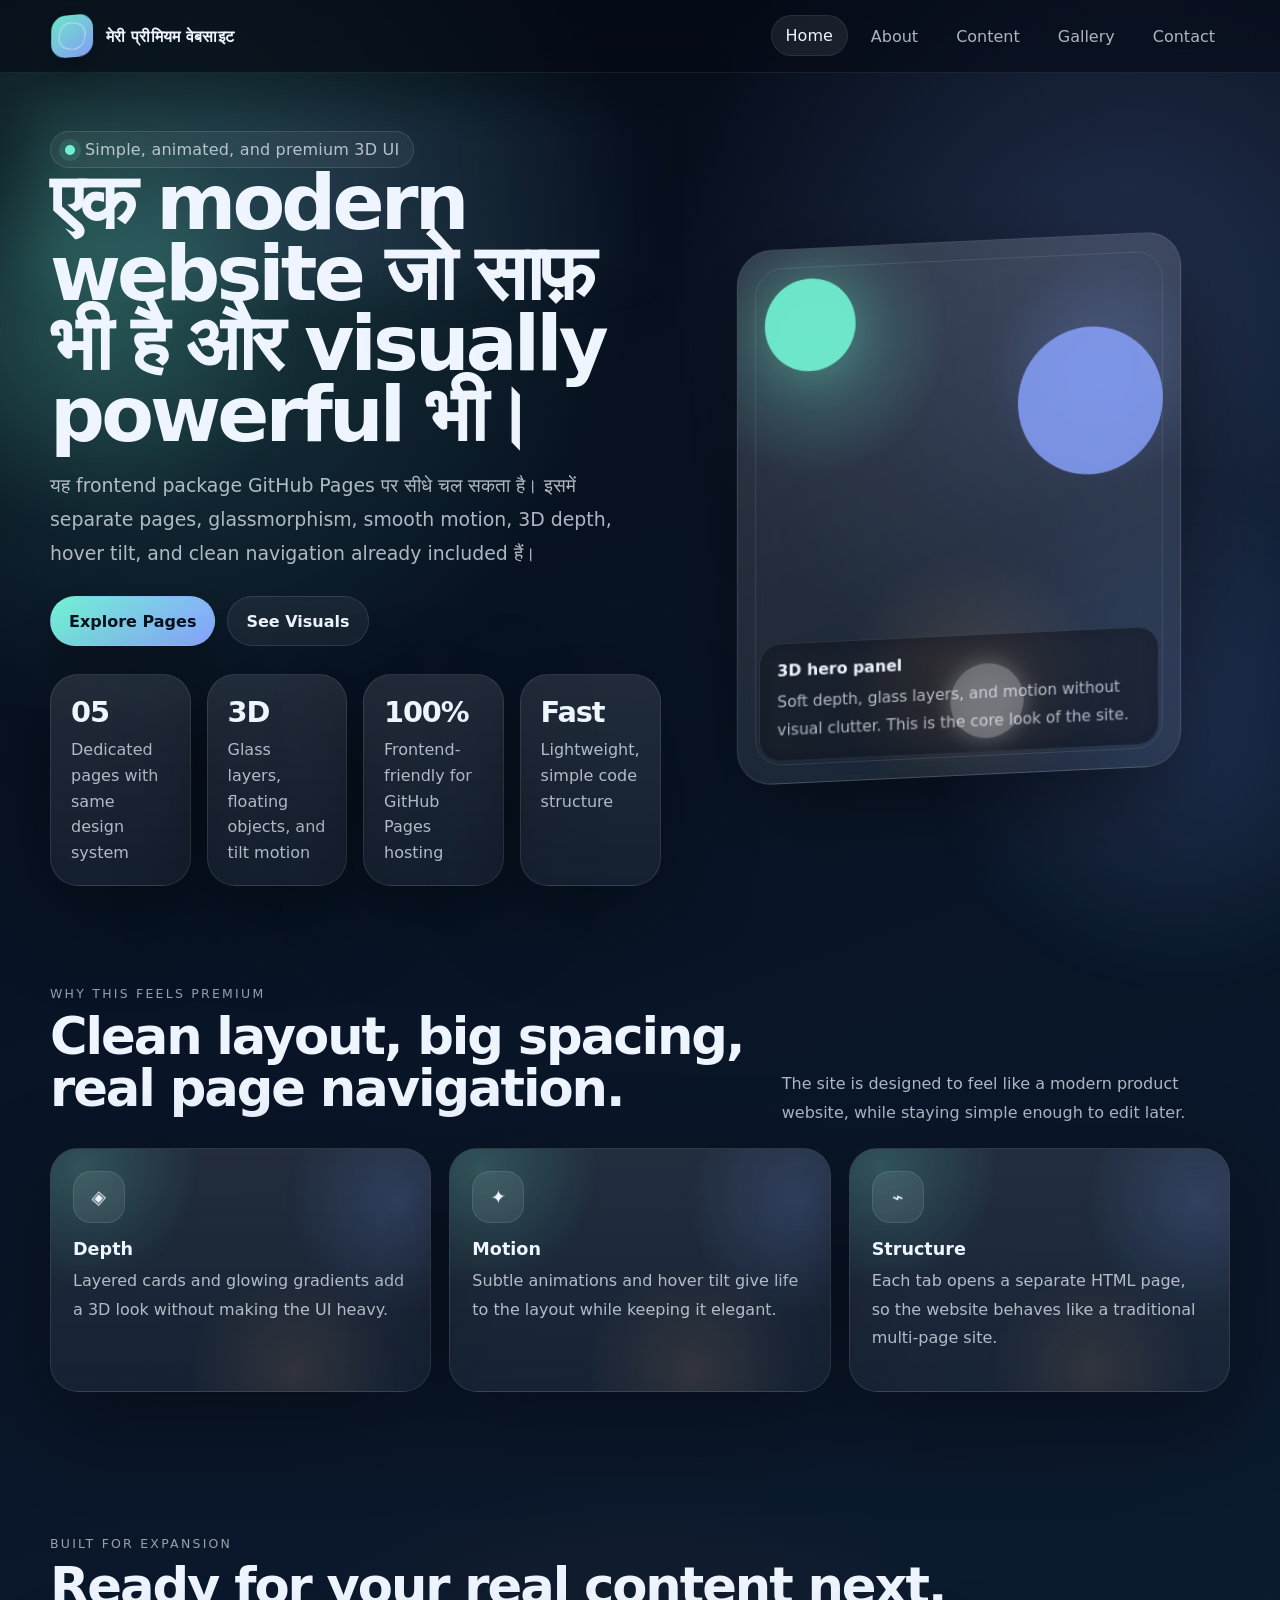
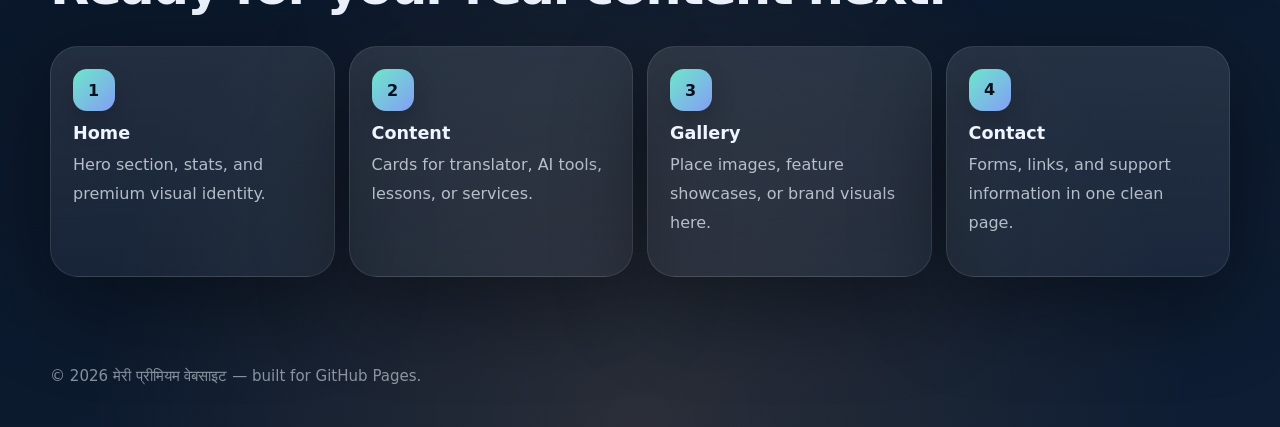
==== commit c08ffd93: "Add files via upload" ====
--- a/index.html
+++ b/index.html
@@ -3,1319 +3,118 @@
 <head>
   <meta charset="UTF-8" />
   <meta name="viewport" content="width=device-width, initial-scale=1.0" />
-  <meta name="theme-color" content="#0b1020" />
-  <meta name="description" content="अभिषेक शर्मा का Sanskrit, tech & teaching portfolio — with Kashi imagery, improved navigation, transliteration, and a direct-answer AI assistant." />
-  <title>अभिषेक शर्मा | Sanskrit • Tech • Kashi</title>
-
-  <link rel="preconnect" href="https://fonts.googleapis.com">
-  <link rel="preconnect" href="https://fonts.gstatic.com" crossorigin>
-  <link href="https://fonts.googleapis.com/css2?family=Inter:wght@400;500;600;700;800;900&family=Noto+Serif+Devanagari:wght@400;600;700;800&display=swap" rel="stylesheet">
-
-  <style>
-    :root{
-      --bg:#07111f;
-      --bg2:#0c1730;
-      --card:rgba(255,255,255,.08);
-      --card2:rgba(255,255,255,.12);
-      --line:rgba(255,255,255,.12);
-      --text:#f8fafc;
-      --muted:#a9b7d4;
-      --primary:#8b5cf6;
-      --secondary:#22d3ee;
-      --accent:#f472b6;
-      --success:#34d399;
-      --shadow:0 22px 60px rgba(0,0,0,.32);
-      --radius:26px;
-      --radius2:18px;
-      --max:1220px;
-      --blur:blur(18px);
-    }
-
-    [data-theme="light"]{
-      --bg:#f7f8fc;
-      --bg2:#eef2ff;
-      --card:rgba(255,255,255,.76);
-      --card2:rgba(255,255,255,.9);
-      --line:rgba(15,23,42,.10);
-      --text:#0f172a;
-      --muted:#53637c;
-      --shadow:0 20px 50px rgba(15,23,42,.10);
-    }
-
-    *{box-sizing:border-box}
-    html{scroll-behavior:smooth}
-    body{
-      margin:0;
-      font-family:Inter,system-ui,-apple-system,BlinkMacSystemFont,"Segoe UI",sans-serif;
-      color:var(--text);
-      background:
-        radial-gradient(circle at 15% 15%, rgba(139,92,246,.18), transparent 26%),
-        radial-gradient(circle at 88% 10%, rgba(34,211,238,.16), transparent 20%),
-        radial-gradient(circle at 85% 80%, rgba(244,114,182,.12), transparent 24%),
-        linear-gradient(180deg,var(--bg),var(--bg2));
-      overflow-x:hidden;
-    }
-
-    body::before{
-      content:"";
-      position:fixed;
-      inset:0;
-      pointer-events:none;
-      background-image:
-        linear-gradient(rgba(255,255,255,.02) 1px, transparent 1px),
-        linear-gradient(90deg, rgba(255,255,255,.02) 1px, transparent 1px);
-      background-size:64px 64px;
-      mask-image:radial-gradient(circle at center, black 40%, transparent 100%);
-      opacity:.45;
-      z-index:0;
-    }
-
-    a{color:inherit;text-decoration:none}
-    button,input,textarea,select{font:inherit}
-    ::selection{background:rgba(139,92,246,.35)}
-
-    .wrap{position:relative;z-index:2}
-    .container{width:min(var(--max), calc(100% - 32px)); margin:0 auto}
-
-    .topbar{
-      position:sticky;
-      top:14px;
-      z-index:80;
-      margin:14px auto 0;
-      width:min(var(--max), calc(100% - 18px));
-      border:1px solid var(--line);
-      border-radius:999px;
-      background:linear-gradient(180deg, rgba(255,255,255,.11), rgba(255,255,255,.05));
-      backdrop-filter:var(--blur);
-      box-shadow:var(--shadow);
-    }
-    [data-theme="light"] .topbar{
-      background:linear-gradient(180deg, rgba(255,255,255,.85), rgba(255,255,255,.56));
-    }
-
-    .topbar-inner{
-      display:flex;
-      align-items:center;
-      justify-content:space-between;
-      gap:14px;
-      padding:11px 15px;
-    }
-
-    .brand{
-      display:flex;
-      align-items:center;
-      gap:12px;
-      min-width:0;
-      font-weight:800;
-      letter-spacing:.2px;
-    }
-    .logo{
-      width:42px;
-      height:42px;
-      border-radius:14px;
-      display:grid;
-      place-items:center;
-      background:linear-gradient(135deg, var(--primary), var(--secondary));
-      color:#fff;
-      box-shadow:0 12px 24px rgba(139,92,246,.32);
-      flex:0 0 auto;
-      font-size:1.05rem;
-    }
-    .brand small{
-      display:block;
-      color:var(--muted);
-      font-size:.78rem;
-      font-weight:600;
-      margin-top:2px;
-    }
-
-    .nav{
-      display:flex;
-      align-items:center;
-      gap:16px;
-      flex-wrap:wrap;
-      justify-content:center;
-    }
-    .nav a{
-      color:var(--muted);
-      font-size:.92rem;
-      font-weight:700;
-      transition:.22s ease;
-    }
-    .nav a:hover{color:var(--text)}
-
-    .actions{display:flex; gap:10px; align-items:center}
-    .icon-btn,.pill-btn,.cta,.chip{
-      border:1px solid var(--line);
-      background:rgba(255,255,255,.05);
-      color:var(--text);
-      cursor:pointer;
-      transition:.25s ease;
-    }
-    .icon-btn{
-      width:42px;height:42px;
-      border-radius:14px;
-      display:grid;
-      place-items:center;
-      font-weight:800;
-    }
-    .pill-btn,.cta{
-      border-radius:16px;
-      padding:13px 18px;
-      font-weight:800;
-      display:inline-flex;
-      align-items:center;
-      justify-content:center;
-      gap:10px;
-    }
-    .cta{
-      color:#fff;
-      border:0;
-      background:linear-gradient(135deg, var(--primary), var(--secondary));
-      box-shadow:0 18px 30px rgba(34,211,238,.14);
-    }
-    .chip{
-      padding:10px 14px;
-      border-radius:999px;
-      font-size:.88rem;
-      font-weight:700;
-      color:var(--muted);
-    }
-    .icon-btn:hover,.pill-btn:hover,.cta:hover,.chip:hover{transform:translateY(-2px)}
-
-    .hero{
-      padding:56px 0 22px;
-    }
-    .hero-grid{
-      display:grid;
-      grid-template-columns:1.08fr .92fr;
-      gap:22px;
-      align-items:stretch;
-    }
-    .glass{
-      background:linear-gradient(180deg, rgba(255,255,255,.10), rgba(255,255,255,.06));
-      border:1px solid var(--line);
-      backdrop-filter:var(--blur);
-      box-shadow:var(--shadow);
-    }
-    [data-theme="light"] .glass{
-      background:linear-gradient(180deg, rgba(255,255,255,.82), rgba(255,255,255,.62));
-    }
-
-    .card{
-      border-radius:var(--radius);
-      padding:24px;
-      overflow:hidden;
-      position:relative;
-    }
-
-    .eyebrow{
-      display:inline-flex;
-      align-items:center;
-      gap:8px;
-      padding:8px 14px;
-      border-radius:999px;
-      background:rgba(139,92,246,.14);
-      border:1px solid rgba(139,92,246,.22);
-      font-size:.88rem;
-      font-weight:800;
-      margin-bottom:16px;
-    }
-
-    .hero h1{
-      margin:0 0 12px;
-      font-family:"Noto Serif Devanagari", serif;
-      font-size:clamp(2.4rem, 4.8vw, 4.6rem);
-      line-height:1.03;
-      letter-spacing:-.02em;
-    }
-    .gradient{
-      background:linear-gradient(90deg, #c4b5fd, #67e8f9, #f9a8d4);
-      -webkit-background-clip:text;
-      -webkit-text-fill-color:transparent;
-      background-clip:text;
-    }
-    .hero p,.section-head p,.muted,.project p,.blog p,.ai-note,.gallery p{
-      color:var(--muted);
-      line-height:1.75;
-    }
-    .hero p{margin:0; font-size:1.03rem; max-width:68ch}
-
-    .hero-actions{
-      display:flex;
-      flex-wrap:wrap;
-      gap:12px;
-      margin:22px 0 18px;
-    }
-
-    .meta-row{
-      display:flex;
-      flex-wrap:wrap;
-      gap:10px;
-      margin-top:10px;
-    }
-
-    .site-map{
-      display:grid;
-      grid-template-columns:repeat(2, 1fr);
-      gap:14px;
-      align-content:start;
-    }
-    .site-card{
-      padding:18px;
-      border-radius:22px;
-      border:1px solid var(--line);
-      background:rgba(255,255,255,.06);
-      min-height:118px;
-      transition:.25s ease;
-    }
-    .site-card:hover{transform:translateY(-4px); border-color:rgba(139,92,246,.25)}
-    .site-card strong{
-      display:block;
-      margin:8px 0 6px;
-      font-size:1.02rem;
-    }
-    .site-card span{display:block; color:var(--muted); line-height:1.6; font-size:.92rem}
-    .site-card .mini{
-      width:42px;height:42px;border-radius:14px;
-      display:grid;place-items:center;
-      background:linear-gradient(135deg, rgba(139,92,246,.18), rgba(34,211,238,.16));
-      border:1px solid var(--line);
-      font-size:1.1rem;
-    }
-
-    .image-stack{
-      margin-top:22px;
-      display:grid;
-      grid-template-columns:1.2fr .8fr;
-      gap:16px;
-    }
-    .image-card{
-      border-radius:24px;
-      overflow:hidden;
-      position:relative;
-      min-height:250px;
-      border:1px solid var(--line);
-      background:#111827;
-      box-shadow:var(--shadow);
-    }
-    .image-card img{
-      width:100%;
-      height:100%;
-      object-fit:cover;
-      display:block;
-      filter:saturate(1.02) contrast(1.03);
-    }
-    .image-card .overlay{
-      position:absolute;
-      inset:auto 0 0 0;
-      padding:18px;
-      background:linear-gradient(180deg, transparent, rgba(0,0,0,.72));
-      color:#fff;
-    }
-    .image-card .overlay h3,
-    .image-card .overlay p{
-      margin:0;
-    }
-    .image-card .overlay p{
-      margin-top:6px;
-      color:rgba(255,255,255,.84);
-      font-size:.94rem;
-      line-height:1.6;
-    }
-
-    .thumb-grid{
-      display:grid;
-      grid-template-columns:repeat(2,1fr);
-      gap:16px;
-    }
-    .thumb{
-      border-radius:22px;
-      overflow:hidden;
-      border:1px solid var(--line);
-      background:#111827;
-      position:relative;
-      min-height:117px;
-    }
-    .thumb img{width:100%; height:100%; object-fit:cover; display:block}
-    .thumb .cap{
-      position:absolute;
-      inset:auto 0 0 0;
-      padding:12px 14px;
-      background:linear-gradient(180deg, transparent, rgba(0,0,0,.75));
-      color:#fff;
-      font-size:.88rem;
-      font-weight:700;
-    }
-
-    .section{padding:26px 0}
-    .section-head{
-      display:flex;
-      align-items:end;
-      justify-content:space-between;
-      gap:16px;
-      margin-bottom:16px;
-    }
-    .section-head h2{
-      margin:0;
-      font-size:1.55rem;
-      letter-spacing:-.02em;
-    }
-    .section-head p{margin:4px 0 0; max-width:64ch}
-
-    .grid-3,.grid-2{
-      display:grid;
-      gap:16px;
-    }
-    .grid-3{grid-template-columns:repeat(3,1fr)}
-    .grid-2{grid-template-columns:repeat(2,1fr)}
-
-    .feature,.panel,.project,.blog,.contact-box,.tool,.ai{
-      border-radius:24px;
-      border:1px solid var(--line);
-      background:rgba(255,255,255,.06);
-      backdrop-filter:var(--blur);
-      box-shadow:var(--shadow);
-    }
-    [data-theme="light"] .feature,
-    [data-theme="light"] .panel,
-    [data-theme="light"] .project,
-    [data-theme="light"] .blog,
-    [data-theme="light"] .contact-box,
-    [data-theme="light"] .tool,
-    [data-theme="light"] .ai{
-      background:rgba(255,255,255,.72);
-    }
-
-    .feature{padding:22px}
-    .feature .icon{
-      width:50px;height:50px;border-radius:18px;
-      display:grid;place-items:center;
-      background:linear-gradient(135deg, rgba(139,92,246,.18), rgba(34,211,238,.16));
-      border:1px solid var(--line);
-      font-size:1.2rem;
-      margin-bottom:12px;
-    }
-    .feature h3,.project h3,.blog h3,.tool h3,.ai h3,.contact-box h3{margin:0 0 8px}
-    .feature p{margin:0; color:var(--muted); line-height:1.75}
-
-    .gallery{
-      display:grid;
-      grid-template-columns:1.1fr .9fr;
-      gap:16px;
-    }
-    .gallery-grid{
-      display:grid;
-      grid-template-columns:repeat(2,1fr);
-      gap:16px;
-    }
-    .photo{
-      min-height:210px;
-      border-radius:22px;
-      overflow:hidden;
-      position:relative;
-      border:1px solid var(--line);
-      background:#111827;
-    }
-    .photo img{width:100%;height:100%;object-fit:cover;display:block}
-    .photo .overlay{
-      position:absolute;
-      inset:auto 0 0 0;
-      padding:14px;
-      background:linear-gradient(180deg, transparent, rgba(0,0,0,.74));
-      color:#fff;
-    }
-    .photo .overlay b{display:block; margin-bottom:4px}
-    .photo .overlay span{font-size:.88rem; color:rgba(255,255,255,.82)}
-
-    .panel{padding:22px}
-    .panel .quote{
-      margin:0;
-      font-family:"Noto Serif Devanagari", serif;
-      font-size:1.35rem;
-      line-height:1.55;
-      font-weight:700;
-    }
-    .panel .explain{margin:12px 0 0; color:var(--muted); line-height:1.75}
-    .btn-row{display:flex; flex-wrap:wrap; gap:10px; margin-top:16px}
-
-    .tool{
-      padding:22px;
-    }
-    .tool-head{
-      display:flex;
-      align-items:end;
-      justify-content:space-between;
-      gap:14px;
-      margin-bottom:14px;
-    }
-    .tool-head p{margin:0; color:var(--muted)}
-    .field{
-      display:grid;
-      gap:8px;
-      margin-bottom:12px;
-    }
-    .field label{font-size:.9rem; color:var(--muted); font-weight:700}
-    textarea,input,select{
-      width:100%;
-      border-radius:16px;
-      border:1px solid var(--line);
-      background:rgba(255,255,255,.05);
-      color:var(--text);
-      outline:none;
-      padding:14px 15px;
-      transition:.22s ease;
-    }
-    textarea{min-height:132px; resize:vertical}
-    textarea:focus,input:focus,select:focus{
-      border-color:rgba(34,211,238,.35);
-      box-shadow:0 0 0 4px rgba(34,211,238,.10);
-    }
-
-    .tool-actions,.ai-chips,.contact-actions{
-      display:flex;
-      flex-wrap:wrap;
-      gap:10px;
-      align-items:center;
-    }
-    .result{
-      margin-top:12px;
-      padding:16px;
-      border-radius:18px;
-      border:1px dashed rgba(139,92,246,.3);
-      background:rgba(255,255,255,.04);
-      min-height:120px;
-      white-space:pre-wrap;
-      line-height:1.8;
-    }
-
-    .ai{
-      padding:22px;
-    }
-    .chat{
-      display:flex;
-      flex-direction:column;
-      gap:12px;
-    }
-    .chat-window{
-      min-height:290px;
-      max-height:350px;
-      overflow:auto;
-      display:flex;
-      flex-direction:column;
-      gap:10px;
-      padding:14px;
-      border-radius:18px;
-      border:1px solid var(--line);
-      background:rgba(255,255,255,.04);
-    }
-    .msg{
-      max-width:86%;
-      padding:12px 14px;
-      border-radius:16px;
-      line-height:1.7;
-      font-size:.95rem;
-    }
-    .msg.bot{
-      align-self:flex-start;
-      background:rgba(255,255,255,.08);
-      border:1px solid var(--line);
-      border-bottom-left-radius:6px;
-    }
-    .msg.user{
-      align-self:flex-end;
-      color:#fff;
-      background:linear-gradient(135deg, rgba(139,92,246,.88), rgba(34,211,238,.78));
-      border-bottom-right-radius:6px;
-    }
-    .chat-input{
-      display:flex;
-      gap:10px;
-    }
-    .chat-input input{flex:1; min-width:0}
-    .chat-input button{
-      border:0;
-      border-radius:16px;
-      padding:14px 16px;
-      color:#fff;
-      font-weight:800;
-      background:linear-gradient(135deg, var(--primary), var(--accent));
-      cursor:pointer;
-    }
-
-    .blog-grid{
-      display:grid;
-      grid-template-columns:repeat(3,1fr);
-      gap:16px;
-    }
-    .blog-top{
-      height:142px;
-      background:
-        radial-gradient(circle at 20% 25%, rgba(255,255,255,.22), transparent 14%),
-        linear-gradient(135deg, rgba(139,92,246,.92), rgba(244,114,182,.82));
-      position:relative;
-    }
-    .blog-top::after{
-      content:"";
-      position:absolute;
-      inset:16px;
-      border-radius:18px;
-      border:1px solid rgba(255,255,255,.24);
-    }
-    .blog-body{padding:18px}
-    .blog-body p{margin:0 0 14px}
-
-    .contact-grid{
-      display:grid;
-      grid-template-columns:1fr 1fr;
-      gap:16px;
-    }
-    .contact-box{padding:22px}
-    .info-list{
-      display:grid;
-      gap:10px;
-      margin-top:14px;
-    }
-    .info-item{
-      display:flex;
-      align-items:center;
-      justify-content:space-between;
-      gap:12px;
-      padding:14px 16px;
-      border-radius:16px;
-      border:1px solid var(--line);
-      background:rgba(255,255,255,.05);
-    }
-
-    .footer{
-      padding:32px 0 52px;
-      text-align:center;
-      color:var(--muted);
-      font-size:.92rem;
-    }
-
-    .drawer{
-      position:fixed;
-      top:0;
-      right:-340px;
-      width:min(90vw, 320px);
-      height:100vh;
-      z-index:120;
-      padding:18px;
-      background:linear-gradient(180deg, rgba(9,16,32,.96), rgba(10,20,39,.98));
-      border-left:1px solid rgba(255,255,255,.10);
-      backdrop-filter:blur(20px);
-      transition:.28s ease;
-      box-shadow:-30px 0 60px rgba(0,0,0,.28);
-    }
-    [data-theme="light"] .drawer{
-      background:linear-gradient(180deg, rgba(247,248,252,.98), rgba(239,243,255,.98));
-    }
-    .drawer.open{right:0}
-    .drawer-head{
-      display:flex;
-      align-items:center;
-      justify-content:space-between;
-      margin-bottom:14px;
-    }
-    .drawer-links{
-      display:grid;
-      gap:10px;
-    }
-    .drawer-links a{
-      padding:14px 16px;
-      border-radius:16px;
-      border:1px solid var(--line);
-      background:rgba(255,255,255,.05);
-      font-weight:800;
-      color:var(--text);
-    }
-
-    .overlay-bg{
-      position:fixed;
-      inset:0;
-      background:rgba(0,0,0,.34);
-      backdrop-filter:blur(2px);
-      opacity:0;
-      visibility:hidden;
-      transition:.25s ease;
-      z-index:110;
-    }
-    .overlay-bg.show{opacity:1; visibility:visible}
-
-    .float-theme{
-      position:fixed;
-      left:18px;
-      bottom:18px;
-      z-index:100;
-    }
-    .float-top{
-      position:fixed;
-      right:18px;
-      bottom:18px;
-      z-index:100;
-    }
-
-    .reveal{opacity:0; transform:translateY(14px); transition:.6s ease}
-    .reveal.show{opacity:1; transform:translateY(0)}
-
-    .hidden-mobile{display:block}
-    .menu-btn{display:none}
-
-    @media (max-width: 1080px){
-      .hero-grid,.gallery,.grid-3,.grid-2,.blog-grid,.contact-grid{grid-template-columns:1fr}
-      .nav{display:none}
-      .menu-btn{display:grid}
-      .gallery-grid,.site-map,.image-stack{grid-template-columns:1fr}
-      .hidden-mobile{display:none}
-    }
-
-    @media (max-width: 720px){
-      .hero{padding-top:42px}
-      .card,.feature,.panel,.tool,.ai,.contact-box{padding:20px}
-      .topbar-inner{padding:10px 12px}
-      .brand small{display:none}
-      .hero-actions,.btn-row,.tool-actions,.ai-chips,.contact-actions{gap:8px}
-      .pill-btn,.cta,.chip{padding:12px 14px}
-      .float-theme{left:12px; bottom:12px}
-      .float-top{right:12px; bottom:12px}
-    }
-
-    @media (prefers-reduced-motion: reduce){
-      html{scroll-behavior:auto}
-      *,*::before,*::after{animation:none !important; transition:none !important}
-    }
-  </style>
+  <title>मेरी प्रीमियम वेबसाइट</title>
+  <link rel="stylesheet" href="styles.css" />
 </head>
 <body>
-  <div class="wrap">
-    <div class="overlay-bg" id="overlayBg"></div>
+  <header class="topbar">
+    <div class="container nav">
+      <a class="brand" href="index.html">
+        <span class="brand-mark"></span>
+        <span>मेरी प्रीमियम वेबसाइट</span>
+      </a>
+      <button class="nav-toggle" aria-label="Open menu">☰</button>
+      <nav class="menu">
+        <a href="index.html" class="active">Home</a>
+        <a href="about.html" class="">About</a>
+        <a href="services.html" class="">Content</a>
+        <a href="gallery.html" class="">Gallery</a>
+        <a href="contact.html" class="">Contact</a>
+      </nav>
+    </div>
+  </header>
+  
+<main>
+  <section class="hero">
+    <div class="container hero-grid">
+      <div class="hero-copy reveal">
+        <div class="kicker"><span class="dot"></span> Simple, animated, and premium 3D UI</div>
+        <h1>एक modern website जो साफ़ भी है और visually powerful भी।</h1>
+        <p class="lead">
+          यह frontend package GitHub Pages पर सीधे चल सकता है। इसमें separate pages, glassmorphism,
+          smooth motion, 3D depth, hover tilt, and clean navigation already included हैं।
+        </p>
+        <div class="actions">
+          <a class="btn primary" href="services.html">Explore Pages</a>
+          <a class="btn secondary" href="gallery.html">See Visuals</a>
+        </div>
 
-    <aside class="drawer" id="drawer" aria-label="Site menu">
-      <div class="drawer-head">
-        <strong>Quick menu</strong>
-        <button class="icon-btn" id="closeDrawer" aria-label="Close menu">✕</button>
-      </div>
-      <div class="drawer-links">
-        <a href="#overview">Overview</a>
-        <a href="#gallery">Kashi gallery</a>
-        <a href="#translator">Translator</a>
-        <a href="#assistant">Ask AI</a>
-        <a href="#notes">Notes</a>
-        <a href="#contact">Contact</a>
-      </div>
-    </aside>
-
-    <header class="topbar">
-      <div class="topbar-inner">
-        <a class="brand" href="#overview">
-          <div class="logo">ॐ</div>
-          <div>
-            अभिषेक शर्मा
-            <small>BHU • Sanskrit • Tech • Teaching</small>
-          </div>
-        </a>
-
-        <nav class="nav" aria-label="Main navigation">
-          <a href="#overview">Overview</a>
-          <a href="#gallery">Gallery</a>
-          <a href="#translator">Translator</a>
-          <a href="#assistant">Ask AI</a>
-          <a href="#notes">Notes</a>
-          <a href="#contact">Contact</a>
-        </nav>
-
-        <div class="actions">
-          <button class="icon-btn menu-btn" id="openDrawer" aria-label="Open menu">☰</button>
-          <button class="icon-btn" id="themeToggle" aria-label="Toggle theme">☾</button>
+        <div class="stats reveal">
+          <div class="stat tilt"><b>05</b><span>Dedicated pages with same design system</span></div>
+          <div class="stat tilt"><b>3D</b><span>Glass layers, floating objects, and tilt motion</span></div>
+          <div class="stat tilt"><b>100%</b><span>Frontend-friendly for GitHub Pages hosting</span></div>
+          <div class="stat tilt"><b>Fast</b><span>Lightweight, simple code structure</span></div>
         </div>
       </div>
-    </header>
 
-    <main>
-      <section class="hero" id="overview">
-        <div class="container hero-grid">
-          <div class="card glass reveal">
-            <div class="eyebrow">✨ Sanskrit learning with Kashi visuals and a cleaner structure</div>
-            <h1><span class="gradient">संस्कृत</span> को modern, calm, and image-rich experience में बदलना</h1>
-            <p>
-              This redesign removes the crowded tab feel, adds a stronger visual story, and gives the website a guided layout.
-              The page now leads people through a clear menu, cultural imagery, transliteration, and a better Ask AI area.
-            </p>
-
-            <div class="hero-actions">
-              <a class="cta" href="#gallery">See Kashi gallery →</a>
-              <a class="pill-btn" href="#translator">Open translator</a>
-              <a class="pill-btn" href="#assistant">Try Ask AI</a>
-            </div>
-
-            <div class="meta-row">
-              <span class="chip">📷 Real images</span>
-              <span class="chip">🧭 Option list</span>
-              <span class="chip">🧠 Better AI answers</span>
-              <span class="chip">🔤 Sanskrit transliteration</span>
-            </div>
-
-            <div class="image-stack">
-              <div class="image-card">
-                <img src="https://commons.wikimedia.org/wiki/Special:FilePath/Evening%20Ganga%20Aarti%20at%20Dashashwamedh%20ghat%2C%20Varanasi.jpg" alt="Evening Ganga Aarti at Dashashwamedh Ghat, Varanasi">
-                <div class="overlay">
-                  <h3>Ganga Aarti • Kashi</h3>
-                  <p>Spiritual rhythm, lamps, river light, and living tradition.</p>
-                </div>
-              </div>
-              <div class="thumb-grid">
-                <div class="thumb">
-                  <img src="https://commons.wikimedia.org/wiki/Special:FilePath/Varanasi%2C%20India%2C%20Ghats.jpg" alt="Varanasi ghats by the river">
-                  <div class="cap">Ghats and riverfront</div>
-                </div>
-                <div class="thumb">
-                  <img src="https://commons.wikimedia.org/wiki/Special:FilePath/Varanasi%20Munshi%20Ghat3.jpg" alt="Munshi Ghat in Varanasi">
-                  <div class="cap">Kashi heritage view</div>
-                </div>
-                <div class="thumb">
-                  <img src="https://commons.wikimedia.org/wiki/Special:FilePath/Assi%20Ghat%2C%20Varanasi.JPG" alt="Assi Ghat Varanasi">
-                  <div class="cap">Assi Ghat atmosphere</div>
-                </div>
-                <div class="thumb">
-                  <img src="https://commons.wikimedia.org/wiki/Special:FilePath/Varanasi%2C%20India%2C%20Ganges%20River%2C%20ghats%2C%20temples%20and%20embankments.jpg" alt="Varanasi temples and embankments on the Ganges">
-                  <div class="cap">Modern Kashi context</div>
-                </div>
-              </div>
-            </div>
-          </div>
-
-          <aside class="card glass reveal">
-            <div class="section-head" style="margin-bottom:14px">
-              <div>
-                <h2 style="font-size:1.35rem;margin:0">Quick menu</h2>
-                <p style="margin-top:6px">This acts like a page map instead of many scattered tabs.</p>
-              </div>
-            </div>
-
-            <div class="site-map">
-              <a class="site-card" href="#overview">
-                <div class="mini">1</div>
-                <strong>Overview</strong>
-                <span>Clear starting point with a premium hero and image story.</span>
-              </a>
-              <a class="site-card" href="#gallery">
-                <div class="mini">2</div>
-                <strong>Kashi gallery</strong>
-                <span>Ghats, Aarti, and cultural imagery in one polished block.</span>
-              </a>
-              <a class="site-card" href="#translator">
-                <div class="mini">3</div>
-                <strong>Translator</strong>
-                <span>Best-effort Sanskrit output with Sanscript support.</span>
-              </a>
-              <a class="site-card" href="#assistant">
-                <div class="mini">4</div>
-                <strong>Ask AI</strong>
-                <span>Direct answers, not endless follow-up questions.</span>
-              </a>
-              <a class="site-card" href="#notes">
-                <div class="mini">5</div>
-                <strong>Notes & blog</strong>
-                <span>Content cards for teaching, writing, and updates.</span>
-              </a>
-              <a class="site-card" href="#contact">
-                <div class="mini">6</div>
-                <strong>Contact</strong>
-                <span>Form and download area for real-world use.</span>
-              </a>
-            </div>
-          </aside>
-        </div>
-      </section>
-
-      <section class="section" id="gallery">
-        <div class="container">
-          <div class="section-head reveal">
-            <div>
-              <h2>Kashi gallery</h2>
-              <p>Images carry the cultural feeling, while the copy keeps the modern perspective grounded in context.</p>
-            </div>
-          </div>
-
-          <div class="gallery reveal">
-            <div class="panel">
-              <p class="quote">“काशी सिर्फ एक शहर नहीं, बल्कि परंपरा, अध्ययन, भक्ति और जीवंत आधुनिकता का संगम है।”</p>
-              <p class="explain">
-                The design uses real imagery from Varanasi ghats and Ganga Aarti so the website feels rooted in place.
-                This makes the portfolio look less empty and more like a story-driven digital identity.
-              </p>
-              <div class="btn-row">
-                <a class="pill-btn" href="#translator">Try Sanskrit text</a>
-                <a class="pill-btn" href="#assistant">Ask AI about Kashi</a>
-              </div>
-            </div>
-
-            <div class="gallery-grid">
-              <div class="photo">
-                <img src="https://commons.wikimedia.org/wiki/Special:FilePath/Evening%20Ganga%20Aarti%20at%20Dashashwamedh%20ghat%2C%20Varanasi.jpg" alt="Evening Ganga Aarti at Dashashwamedh Ghat">
-                <div class="overlay"><b>Ganga Aarti</b><span>Spiritual event lighting the riverside</span></div>
-              </div>
-              <div class="photo">
-                <img src="https://commons.wikimedia.org/wiki/Special:FilePath/Varanasi%2C%20India%2C%20Ghats%20and%20embankments.jpg" alt="Varanasi ghats and embankments">
-                <div class="overlay"><b>Ghats & embankments</b><span>Urban life meeting sacred geography</span></div>
-              </div>
-              <div class="photo">
-                <img src="https://commons.wikimedia.org/wiki/Special:FilePath/Varanasi%20Munshi%20Ghat3.jpg" alt="Munshi Ghat, Varanasi">
-                <div class="overlay"><b>Munshi Ghat</b><span>Heritage architecture by the Ganga</span></div>
-              </div>
-              <div class="photo">
-                <img src="https://commons.wikimedia.org/wiki/Special:FilePath/Assi%20Ghat%2C%20Varanasi.JPG" alt="Assi Ghat, Varanasi">
-                <div class="overlay"><b>Assi Ghat</b><span>Morning calm, study, and reflection</span></div>
-              </div>
+      <div class="hero-visual reveal">
+        <div class="orbit">
+          <div class="glass-orbital tilt">
+            <div class="floating one"></div>
+            <div class="floating two"></div>
+            <div class="floating three"></div>
+            <div class="caption">
+              <strong>3D hero panel</strong>
+              <span>Soft depth, glass layers, and motion without visual clutter. This is the core look of the site.</span>
             </div>
           </div>
         </div>
-      </section>
+      </div>
+    </div>
+  </section>
 
-      <section class="section" id="overview-2">
-        <div class="container">
-          <div class="section-head reveal">
-            <div>
-              <h2>What changed here</h2>
-              <p>Cleaner navigation, fewer visual collisions, and stronger storytelling.</p>
-            </div>
-          </div>
+  <section class="section">
+    <div class="container">
+      <div class="section-head reveal">
+        <div>
+          <div class="eyebrow">Why this feels premium</div>
+          <h2>Clean layout, big spacing, real page navigation.</h2>
+        </div>
+        <p class="small">The site is designed to feel like a modern product website, while staying simple enough to edit later.</p>
+      </div>
 
-          <div class="grid-3">
-            <article class="feature reveal">
-              <div class="icon">✦</div>
-              <h3>Less clutter</h3>
-              <p>The top area is now a guided map, not a crowded pile of tabs. The menu can open as a side drawer on mobile.</p>
-            </article>
-            <article class="feature reveal">
-              <div class="icon">🖼</div>
-              <h3>More imagery</h3>
-              <p>Real Kashi images create atmosphere and keep the page from feeling text-heavy or empty.</p>
-            </article>
-            <article class="feature reveal">
-              <div class="icon">🧭</div>
-              <h3>Better flow</h3>
-              <p>Sections now move from identity to gallery to tools to AI to contact in a simple path.</p>
-            </article>
-          </div>
+      <div class="grid-3">
+        <article class="feature tilt reveal">
+          <div class="icon"><span>◈</span></div>
+          <h3>Depth</h3>
+          <p>Layered cards and glowing gradients add a 3D look without making the UI heavy.</p>
+        </article>
+        <article class="feature tilt reveal">
+          <div class="icon"><span>✦</span></div>
+          <h3>Motion</h3>
+          <p>Subtle animations and hover tilt give life to the layout while keeping it elegant.</p>
+        </article>
+        <article class="feature tilt reveal">
+          <div class="icon"><span>⌁</span></div>
+          <h3>Structure</h3>
+          <p>Each tab opens a separate HTML page, so the website behaves like a traditional multi-page site.</p>
+        </article>
+      </div>
+    </div>
+  </section>
+
+  <section class="section">
+    <div class="container">
+      <div class="section-head reveal">
+        <div>
+          <div class="eyebrow">Built for expansion</div>
+          <h2>Ready for your real content next.</h2>
         </div>
-      </section>
+      </div>
 
-      <section class="section" id="translator">
-        <div class="container">
-          <div class="section-head reveal">
-            <div>
-              <h2>Sanskrit translator</h2>
-              <p>The page uses the GitHub-published Sanscript library for script conversion, plus a small phrase layer for common Sanskrit outputs.</p>
-            </div>
-          </div>
+      <div class="steps">
+        <div class="step tilt reveal"><b>1</b><h3>Home</h3><p>Hero section, stats, and premium visual identity.</p></div>
+        <div class="step tilt reveal"><b>2</b><h3>Content</h3><p>Cards for translator, AI tools, lessons, or services.</p></div>
+        <div class="step tilt reveal"><b>3</b><h3>Gallery</h3><p>Place images, feature showcases, or brand visuals here.</p></div>
+        <div class="step tilt reveal"><b>4</b><h3>Contact</h3><p>Forms, links, and support information in one clean page.</p></div>
+      </div>
+    </div>
+  </section>
+</main>
 
-          <div class="grid-2">
-            <div class="tool reveal">
-              <div class="tool-head">
-                <div>
-                  <h3>Text input</h3>
-                  <p>English / Hindi / Sanskrit style input</p>
-                </div>
-              </div>
-
-              <div class="field">
-                <label for="srcText">Type here</label>
-                <textarea id="srcText" placeholder="Try: good morning, namaste, shanti, Kashi, Ganga, I am a student"></textarea>
-              </div>
-
-              <div class="grid-2">
-                <div class="field">
-                  <label for="mode">Mode</label>
-                  <select id="mode">
-                    <option value="translate">Best-effort Sanskrit</option>
-                    <option value="transliterate">Script transliteration</option>
-                  </select>
-                </div>
-                <div class="field">
-                  <label for="target">Target script</label>
-                  <select id="target">
-                    <option value="devanagari">Devanagari</option>
-                    <option value="iast">IAST</option>
-                    <option value="hk">Harvard-Kyoto</option>
-                    <option value="itrans">ITRANS</option>
-                  </select>
-                </div>
-              </div>
-
-              <div class="tool-actions">
-                <button class="cta" id="runTranslate">Translate / Convert</button>
-                <button class="pill-btn" id="copyTranslate">Copy output</button>
-                <button class="pill-btn" id="clearTranslate">Clear</button>
-              </div>
-            </div>
-
-            <div class="tool reveal">
-              <div class="tool-head">
-                <div>
-                  <h3>Output</h3>
-                  <p>Readable result with fallback to transliteration when needed</p>
-                </div>
-              </div>
-              <div class="result" id="translateOut">Your output will appear here.</div>
-              <p class="ai-note" style="margin:12px 0 0">
-                This is a best-effort front-end translator. Full language translation is hard, so the page uses a phrase map plus script conversion for a more useful result.
-              </p>
-              <div class="meta-row" style="margin-top:14px">
-                <span class="chip">सुप्रभातम्</span>
-                <span class="chip">धन्यवादः</span>
-                <span class="chip">शान्तिः</span>
-                <span class="chip">कथं अस्ति</span>
-              </div>
-            </div>
-          </div>
-        </div>
-      </section>
-
-      <section class="section" id="assistant">
-        <div class="container">
-          <div class="section-head reveal">
-            <div>
-              <h2>Ask AI</h2>
-              <p>The assistant now answers directly with short, relevant replies instead of bouncing back with another question.</p>
-            </div>
-          </div>
-
-          <div class="ai reveal">
-            <div class="ai-chips" style="margin-bottom:12px">
-              <button class="chip" data-prompt="Tell me about Kashi in a modern but cultural way.">Kashi</button>
-              <button class="chip" data-prompt="Explain this website structure simply.">Website structure</button>
-              <button class="chip" data-prompt="How can I improve the Sanskrit translator section?">Translator help</button>
-              <button class="chip" data-prompt="Give a better answer for Sanskrit keyboard users.">Keyboard help</button>
-              <button class="chip" data-prompt="How should the contact page look?">Contact page</button>
-            </div>
-
-            <div class="chat">
-              <div class="chat-window" id="chatWindow" aria-live="polite">
-                <div class="msg bot">नमस्ते! I give direct answers for your website, Sanskrit content, Kashi storytelling, keyboard ideas, and layout improvements.</div>
-              </div>
-              <div class="chat-input">
-                <input id="chatInput" type="text" placeholder="Ask something about the site or Sanskrit..." aria-label="Ask AI input">
-                <button id="sendChat">Send</button>
-              </div>
-            </div>
-          </div>
-        </div>
-      </section>
-
-      <section class="section" id="notes">
-        <div class="container">
-          <div class="section-head reveal">
-            <div>
-              <h2>Notes, blog, and learning cards</h2>
-              <p>These cards are calmer than the older version and feel more like a real content system.</p>
-            </div>
-          </div>
-
-          <div class="blog-grid">
-            <article class="blog reveal">
-              <div class="blog-top"></div>
-              <div class="blog-body">
-                <h3>संस्कृत और आधुनिक सीख</h3>
-                <p>How tradition and interface design can work together without losing clarity.</p>
-                <a class="chip" href="#contact">Open note</a>
-              </div>
-            </article>
-
-            <article class="blog reveal">
-              <div class="blog-top" style="background:linear-gradient(135deg, rgba(34,211,238,.92), rgba(16,185,129,.82));"></div>
-              <div class="blog-body">
-                <h3>Teaching with images</h3>
-                <p>Using Kashi ghats, Aarti, and river scenes to create stronger cultural context.</p>
-                <a class="chip" href="#gallery">View gallery</a>
-              </div>
-            </article>
-
-            <article class="blog reveal">
-              <div class="blog-top" style="background:linear-gradient(135deg, rgba(245,158,11,.92), rgba(244,114,182,.82));"></div>
-              <div class="blog-body">
-                <h3>From idea to platform</h3>
-                <p>Your keyboard, AI help, and portfolio can grow into one connected product family.</p>
-                <a class="chip" href="#assistant">Try AI</a>
-              </div>
-            </article>
-          </div>
-        </div>
-      </section>
-
-      <section class="section" id="contact">
-        <div class="container">
-          <div class="section-head reveal">
-            <div>
-              <h2>Contact and download</h2>
-              <p>Simple, professional, and ready to connect to a backend later if needed.</p>
-            </div>
-          </div>
-
-          <div class="contact-grid">
-            <div class="contact-box reveal">
-              <h3>Send a message</h3>
-              <div class="field">
-                <label for="name">Name</label>
-                <input id="name" type="text" placeholder="Your name">
-              </div>
-              <div class="field">
-                <label for="email">Email</label>
-                <input id="email" type="email" placeholder="you@example.com">
-              </div>
-              <div class="field">
-                <label for="message">Message</label>
-                <textarea id="message" placeholder="Tell me about your project or collaboration..."></textarea>
-              </div>
-              <div class="contact-actions">
-                <button class="cta" id="sendForm">Send message</button>
-                <a class="pill-btn" href="#" download>Download CV</a>
-              </div>
-            </div>
-
-            <div class="contact-box reveal">
-              <h3>Why this version feels better</h3>
-              <p class="muted">
-                It gives the page a cleaner hierarchy, a visible page map, cultural images, a stronger translator, and an AI area that gives answers instead of more questions.
-              </p>
-              <div class="info-list">
-                <div class="info-item"><span>Navigation</span><strong>Option list + drawer</strong></div>
-                <div class="info-item"><span>Images</span><strong>Kashi ghats & Aarti</strong></div>
-                <div class="info-item"><span>Translator</span><strong>Sanscript + phrases</strong></div>
-                <div class="info-item"><span>Ask AI</span><strong>Direct intent replies</strong></div>
-              </div>
-            </div>
-          </div>
-        </div>
-      </section>
-
-      <footer class="footer">© 2026 अभिषेक शर्मा — Sanskrit • Tech • Teaching</footer>
-    </main>
-
-    <button class="icon-btn float-theme" id="themeToggle2" aria-label="Toggle theme">☀</button>
-    <button class="icon-btn float-top" id="topBtn" aria-label="Go to top">↑</button>
-  </div>
-
-  <script src="https://cdn.jsdelivr.net/npm/@indic-transliteration/sanscript@1.3.3/sanscript.js"></script>
-  <script>
-    const root = document.documentElement;
-    const themeToggle = document.getElementById('themeToggle');
-    const themeToggle2 = document.getElementById('themeToggle2');
-    const topBtn = document.getElementById('topBtn');
-    const savedTheme = localStorage.getItem('theme') || 'dark';
-    root.setAttribute('data-theme', savedTheme);
-    syncThemeIcons(savedTheme);
-
-    function syncThemeIcons(theme){
-      const light = theme === 'light';
-      themeToggle.textContent = light ? '☀' : '☾';
-      themeToggle2.textContent = light ? '☾' : '☀';
-    }
-
-    function toggleTheme(){
-      const next = root.getAttribute('data-theme') === 'light' ? 'dark' : 'light';
-      root.setAttribute('data-theme', next);
-      localStorage.setItem('theme', next);
-      syncThemeIcons(next);
-    }
-
-    themeToggle.addEventListener('click', toggleTheme);
-    themeToggle2.addEventListener('click', toggleTheme);
-
-    const revealEls = document.querySelectorAll('.reveal');
-    const io = new IntersectionObserver((entries) => {
-      entries.forEach(entry => {
-        if(entry.isIntersecting) entry.target.classList.add('show');
-      });
-    }, { threshold: 0.12 });
-    revealEls.forEach(el => io.observe(el));
-
-    topBtn.addEventListener('click', () => window.scrollTo({ top: 0, behavior: 'smooth' }));
-
-    // Drawer
-    const drawer = document.getElementById('drawer');
-    const overlayBg = document.getElementById('overlayBg');
-    const openDrawer = document.getElementById('openDrawer');
-    const closeDrawer = document.getElementById('closeDrawer');
-
-    function showDrawer(){
-      drawer.classList.add('open');
-      overlayBg.classList.add('show');
-    }
-    function hideDrawer(){
-      drawer.classList.remove('open');
-      overlayBg.classList.remove('show');
-    }
-    openDrawer?.addEventListener('click', showDrawer);
-    closeDrawer.addEventListener('click', hideDrawer);
-    overlayBg.addEventListener('click', hideDrawer);
-    drawer.querySelectorAll('a').forEach(a => a.addEventListener('click', hideDrawer));
-
-    // Transliterator + best-effort Sanskrit phrases
-    const srcText = document.getElementById('srcText');
-    const mode = document.getElementById('mode');
-    const target = document.getElementById('target');
-    const translateOut = document.getElementById('translateOut');
-
-    const phraseMap = [
-      [/good morning/gi, 'सुप्रभातम्'],
-      [/good evening/gi, 'शुभसायं'],
-      [/thank you/gi, 'धन्यवादः'],
-      [/please/gi, 'कृपया'],
-      [/hello|namaste/gi, 'नमस्ते'],
-      [/i am/gi, 'अहम् अस्मि'],
-      [/i love/gi, 'अहम् प्रेम करोमि'],
-      [/how are you\?/gi, 'कथं अस्ति भवान्/भवती?'],
-      [/peace/gi, 'शान्तिः'],
-      [/knowledge/gi, 'ज्ञानम्'],
-      [/teacher/gi, 'आचार्यः'],
-      [/student/gi, 'छात्रः'],
-      [/river/gi, 'नदी'],
-      [/water/gi, 'जलम्'],
-      [/temple/gi, 'मन्दिरम्'],
-      [/kashi/gi, 'काशी'],
-      [/ganga|ganges/gi, 'गङ्गा'],
-      [/sanskrit/gi, 'संस्कृतम्'],
-      [/spiritual/gi, 'आध्यात्मिक'],
-      [/modern/gi, 'आधुनिक'],
-      [/culture/gi, 'संस्कृति']
-    ];
-
-    function bestEffortSanskrit(text){
-      let out = text.trim();
-      for(const [pattern, replacement] of phraseMap){
-        out = out.replace(pattern, replacement);
-      }
-      if (!out || out === text.trim()) {
-        out = text.trim();
-      }
-      return out;
-    }
-
-    function transliterateRoman(text, toScheme){
-      if (!window.Sanscript) return text;
-      try{
-        return Sanscript.t(text, 'itrans', toScheme, { syncope: true });
-      }catch(e){
-        return text;
-      }
-    }
-
-    function convertHindiOrRoman(text, targetScheme, currentMode){
-      const raw = text.trim();
-      if(!raw) return 'Your output will appear here.';
-
-      if (currentMode === 'translate') {
-        const translated = bestEffortSanskrit(raw);
-        if (targetScheme === 'devanagari') return translated;
-        // For non-Devanagari targets, transliterate the best-effort Sanskrit text.
-        return transliterateRoman(translated, targetScheme);
-      }
-
-      // transliterate mode
-      const looksDevanagari = /[\u0900-\u097F]/.test(raw);
-      if (looksDevanagari) {
-        if (!window.Sanscript) return raw;
-        try{
-          return Sanscript.t(raw, 'devanagari', targetScheme);
-        }catch(e){
-          return raw;
-        }
-      }
-      return transliterateRoman(raw, targetScheme);
-    }
-
-    function runTranslate(){
-      const text = srcText.value;
-      translateOut.textContent = convertHindiOrRoman(text, target.value, mode.value);
-    }
-
-    document.getElementById('runTranslate').addEventListener('click', runTranslate);
-    srcText.addEventListener('input', () => {
-      if (srcText.value.trim()) runTranslate();
-    });
-    document.getElementById('clearTranslate').addEventListener('click', () => {
-      srcText.value = '';
-      translateOut.textContent = 'Your output will appear here.';
-    });
-    document.getElementById('copyTranslate').addEventListener('click', async () => {
-      try{
-        await navigator.clipboard.writeText(translateOut.textContent.trim());
-        alert('Copied.');
-      }catch(e){
-        alert('Copy is not available in this browser.');
-      }
-    });
-
-    // Ask AI with direct answers
-    const chatWindow = document.getElementById('chatWindow');
-    const chatInput = document.getElementById('chatInput');
-
-    function addMsg(text, type){
-      const el = document.createElement('div');
-      el.className = `msg ${type}`;
-      el.textContent = text;
-      chatWindow.appendChild(el);
-      chatWindow.scrollTop = chatWindow.scrollHeight;
-    }
-
-    function aiReply(question){
-      const q = question.toLowerCase();
-
-      if (q.includes('kashi') || q.includes('काशी') || q.includes('varanasi') || q.includes('varanasi')) {
-        return 'Kashi works best here as a balance of sacred atmosphere and modern clarity. Use one strong full-width image, then a smaller gallery so the page feels calm, not crowded.';
-      }
-      if (q.includes('translator') || q.includes('translate') || q.includes('transliterate') || q.includes('translation')) {
-        return 'The translator should offer two things: best-effort Sanskrit phrases and script conversion. That gives users something useful even when a full literal translation is not possible.';
-      }
-      if (q.includes('keyboard')) {
-        return 'For the keyboard section, show the input flow clearly: roman text, Sanskrit suggestion strip, script preview, and one-tap copy. That makes the idea easier to understand instantly.';
-      }
-      if (q.includes('contact')) {
-        return 'The contact page should stay simple: name, email, message, and one strong action button. Keep the right side for links, availability, or a download card.';
-      }
-      if (q.includes('website') || q.includes('layout') || q.includes('design') || q.includes('tabs')) {
-        return 'The layout should use a page map, image-led hero, and fewer repeated tabs. That reduces clutter and gives each section a clear purpose.';
-      }
-      if (q.includes('who are you') || q.includes('what are you')) {
-        return 'I am your site assistant for layout ideas, Sanskrit content, and clear content structure. I answer directly and keep the page moving.';
-      }
-      return 'I can help with the design, Sanskrit text, gallery story, or assistant copy. The best next step is to keep one topic per section and keep answers short and useful.';
-    }
-
-    function sendChat(){
-      const q = chatInput.value.trim();
-      if(!q) return;
-      addMsg(q, 'user');
-      chatInput.value = '';
-      setTimeout(() => addMsg(aiReply(q), 'bot'), 240);
-    }
-
-    document.getElementById('sendChat').addEventListener('click', sendChat);
-    chatInput.addEventListener('keydown', (e) => {
-      if (e.key === 'Enter') sendChat();
-    });
-
-    document.querySelectorAll('[data-prompt]').forEach(btn => {
-      btn.addEventListener('click', () => {
-        chatInput.value = btn.dataset.prompt;
-        sendChat();
-      });
-    });
-
-    // Contact
-    document.getElementById('sendForm').addEventListener('click', () => {
-      const name = document.getElementById('name').value.trim();
-      const email = document.getElementById('email').value.trim();
-      const message = document.getElementById('message').value.trim();
-
-      if(!name || !email || !message){
-        alert('Please fill all contact fields.');
-        return;
-      }
-      alert(`Thanks, ${name}. Your message is ready to connect to a backend.`);
-    });
-  </script>
+  <footer class="footer">
+    <div class="container">© <span data-year></span> मेरी प्रीमियम वेबसाइट — built for GitHub Pages.</div>
+  </footer>
+  <script src="script.js"></script>
 </body>
-</html>
+</html>
--- a/styles.css
+++ b/styles.css
@@ -0,0 +1,482 @@
+
+:root{
+  --bg0:#050b16;
+  --bg1:#081425;
+  --bg2:#0e1d33;
+  --panel: rgba(255,255,255,.075);
+  --panel-strong: rgba(255,255,255,.12);
+  --line: rgba(255,255,255,.11);
+  --text:#eff5ff;
+  --muted: rgba(239,245,255,.72);
+  --accent:#71f1d2;
+  --accent2:#8aa4ff;
+  --accent3:#ffb66f;
+  --shadow: 0 28px 90px rgba(0,0,0,.42);
+  --radius: 28px;
+  --radius-sm: 20px;
+  --max: 1180px;
+}
+
+*{box-sizing:border-box}
+html{scroll-behavior:smooth}
+body{
+  margin:0;
+  font-family: Inter, ui-sans-serif, system-ui, -apple-system, BlinkMacSystemFont, "Segoe UI", sans-serif;
+  color:var(--text);
+  background:
+    radial-gradient(circle at 12% 12%, rgba(113,241,210,.20), transparent 23%),
+    radial-gradient(circle at 88% 14%, rgba(138,164,255,.20), transparent 22%),
+    radial-gradient(circle at 50% 100%, rgba(255,182,111,.12), transparent 26%),
+    linear-gradient(160deg, var(--bg0), var(--bg1) 40%, var(--bg2));
+  overflow-x:hidden;
+}
+
+body::before,
+body::after{
+  content:"";
+  position:fixed;
+  z-index:-1;
+  border-radius:50%;
+  filter: blur(22px);
+  opacity:.18;
+  pointer-events:none;
+  animation: drift 12s ease-in-out infinite;
+}
+body::before{
+  width:420px;height:420px;
+  left:-110px; top:120px;
+  background: radial-gradient(circle, rgba(113,241,210,1), transparent 68%);
+}
+body::after{
+  width:520px;height:520px;
+  right:-160px; bottom:-90px;
+  background: radial-gradient(circle, rgba(138,164,255,1), transparent 70%);
+  animation-delay:-4s;
+}
+@keyframes drift{
+  0%,100%{transform:translate3d(0,0,0) scale(1)}
+  50%{transform:translate3d(0,-22px,0) scale(1.05)}
+}
+
+a{color:inherit;text-decoration:none}
+img{max-width:100%;display:block}
+.container{width:min(var(--max), calc(100% - 32px)); margin:0 auto}
+.section{padding: 72px 0}
+.small{color:var(--muted); line-height:1.8}
+.kicker{
+  display:inline-flex; align-items:center; gap:10px;
+  padding:8px 14px;
+  border:1px solid var(--line);
+  border-radius:999px;
+  background: rgba(255,255,255,.05);
+  color:var(--muted);
+  letter-spacing:.2px;
+}
+.kicker .dot{
+  width:10px;height:10px;border-radius:50%;
+  background:var(--accent);
+  box-shadow: 0 0 0 6px rgba(113,241,210,.12);
+}
+h1,h2,h3,p{margin-top:0}
+h1{
+  font-size: clamp(2.5rem, 6vw, 5.7rem);
+  line-height:.92;
+  letter-spacing:-.05em;
+  margin-bottom:18px;
+}
+h2{
+  font-size: clamp(1.9rem, 4vw, 3.2rem);
+  line-height:1;
+  letter-spacing:-.04em;
+  margin-bottom:14px;
+}
+h3{
+  font-size:1.1rem;
+  margin-bottom:8px;
+}
+.lead{
+  font-size: clamp(1.02rem, 1.6vw, 1.18rem);
+  line-height:1.8;
+  color:var(--muted);
+  max-width:68ch;
+}
+.topbar{
+  position:sticky; top:0; z-index:40;
+  backdrop-filter: blur(18px);
+  background: rgba(5,11,22,.62);
+  border-bottom:1px solid rgba(255,255,255,.08);
+}
+.nav{
+  display:flex; align-items:center; justify-content:space-between; gap:16px;
+  padding:14px 0;
+}
+.brand{
+  display:flex; align-items:center; gap:12px;
+  font-weight:800; letter-spacing:.2px;
+}
+.brand-mark{
+  width:44px;height:44px;border-radius:15px;
+  background:
+    linear-gradient(145deg, rgba(113,241,210,.95), rgba(138,164,255,.95));
+  box-shadow: 0 14px 28px rgba(0,0,0,.28);
+  transform: perspective(900px) rotateX(16deg) rotateY(-18deg);
+  position:relative;
+  overflow:hidden;
+}
+.brand-mark::after{
+  content:"";
+  position:absolute; inset:8px;
+  border:1px solid rgba(255,255,255,.48);
+  border-radius:12px;
+  transform: rotate(12deg);
+}
+.menu{
+  display:flex; align-items:center; gap:8px; flex-wrap:wrap;
+}
+.menu a{
+  padding:10px 14px;
+  border-radius:999px;
+  color:var(--muted);
+  border:1px solid transparent;
+  background: transparent;
+  transition:.25s ease;
+}
+.menu a:hover,
+.menu a.active{
+  color:var(--text);
+  background: rgba(255,255,255,.08);
+  border-color: rgba(255,255,255,.08);
+  transform: translateY(-1px);
+}
+.nav-toggle{
+  display:none;
+  border:1px solid var(--line);
+  background: rgba(255,255,255,.06);
+  color:var(--text);
+  width:46px;height:46px;
+  border-radius:14px;
+  cursor:pointer;
+}
+.hero{
+  padding: 58px 0 28px;
+}
+.hero-grid{
+  display:grid;
+  grid-template-columns: 1.06fr .94fr;
+  gap: 28px;
+  align-items:center;
+}
+.hero-copy{
+  position:relative;
+  z-index:1;
+}
+.hero-copy::before{
+  content:"";
+  position:absolute;
+  inset:-24px -20px auto -16px;
+  height:180px;
+  background: linear-gradient(90deg, rgba(113,241,210,.10), rgba(138,164,255,.10), transparent);
+  filter: blur(20px);
+  z-index:-1;
+}
+.actions{
+  display:flex; gap:12px; flex-wrap:wrap;
+  margin: 26px 0 0;
+}
+.btn{
+  display:inline-flex; align-items:center; justify-content:center;
+  min-height:50px;
+  padding:0 18px;
+  border-radius:999px;
+  font-weight:700;
+  border:1px solid var(--line);
+  transition:.25s ease;
+  background: rgba(255,255,255,.06);
+}
+.btn:hover{transform: translateY(-2px) scale(1.01)}
+.btn.primary{
+  color:#07111f;
+  border-color: transparent;
+  background: linear-gradient(135deg, var(--accent), var(--accent2));
+  box-shadow: 0 18px 30px rgba(0,0,0,.22);
+}
+.btn.secondary{color:var(--text)}
+.hero-visual{
+  position:relative;
+  min-height: 520px;
+  perspective: 1200px;
+}
+.orbit{
+  position:absolute; inset:0;
+  display:grid; place-items:center;
+}
+.glass-orbital{
+  width:min(100%, 460px);
+  aspect-ratio: 1 / 1.18;
+  border-radius: 36px;
+  background: linear-gradient(160deg, rgba(255,255,255,.15), rgba(255,255,255,.06));
+  border:1px solid rgba(255,255,255,.12);
+  box-shadow: var(--shadow);
+  transform-style: preserve-3d;
+  transform: rotateX(10deg) rotateY(-15deg);
+  position:relative;
+  overflow:hidden;
+  backdrop-filter: blur(18px);
+}
+.glass-orbital::before{
+  content:"";
+  position:absolute; inset:0;
+  background:
+    radial-gradient(circle at 18% 18%, rgba(113,241,210,.28), transparent 23%),
+    radial-gradient(circle at 82% 26%, rgba(138,164,255,.22), transparent 21%),
+    radial-gradient(circle at 52% 82%, rgba(255,182,111,.14), transparent 26%);
+}
+.glass-orbital::after{
+  content:"";
+  position:absolute; inset:18px;
+  border-radius: 28px;
+  border:1px solid rgba(255,255,255,.10);
+}
+.floating{
+  position:absolute;
+  border-radius:50%;
+  filter: blur(.4px);
+  animation: floaty 5s ease-in-out infinite;
+}
+.floating.one{
+  width:94px;height:94px;left:28px;top:30px;
+  background: rgba(113,241,210,.92);
+  box-shadow: 0 0 50px rgba(113,241,210,.24);
+}
+.floating.two{
+  width:150px;height:150px;right:18px;top:92px;
+  background: rgba(138,164,255,.82);
+  animation-delay:-1.5s;
+}
+.floating.three{
+  width:76px;height:76px;left:48%;bottom:36px;
+  background: rgba(255,255,255,.78);
+  animation-delay:-2.8s;
+}
+@keyframes floaty{
+  0%,100%{transform: translate3d(0,0,36px)}
+  50%{transform: translate3d(0,-15px,36px)}
+}
+.caption{
+  position:absolute;
+  left:22px; right:22px; bottom:22px;
+  padding:18px;
+  border-radius: 22px;
+  background: rgba(5,11,22,.54);
+  border:1px solid rgba(255,255,255,.10);
+  backdrop-filter: blur(12px);
+  transform: translateZ(40px);
+}
+.caption strong{display:block; font-size:1.02rem; margin-bottom:8px}
+.caption span{color:var(--muted); line-height:1.7}
+
+.stats{
+  display:grid;
+  grid-template-columns: repeat(4, 1fr);
+  gap:16px;
+  margin-top:28px;
+}
+.stat, .panel, .tile, .feature, .step, .quote, .contact-card, .form-card{
+  background: linear-gradient(180deg, rgba(255,255,255,.10), rgba(255,255,255,.05));
+  border:1px solid rgba(255,255,255,.10);
+  border-radius: var(--radius);
+  box-shadow: var(--shadow);
+}
+.stat{
+  padding:20px;
+  min-height:120px;
+}
+.stat b{
+  display:block;
+  font-size:1.8rem;
+  letter-spacing:-.04em;
+  margin-bottom:8px;
+}
+.stat span{color:var(--muted); line-height:1.6}
+
+.grid-3{
+  display:grid;
+  grid-template-columns: repeat(3, 1fr);
+  gap:18px;
+}
+.grid-2{
+  display:grid;
+  grid-template-columns: repeat(2, 1fr);
+  gap:18px;
+}
+.panel, .tile, .feature, .step, .quote, .contact-card, .form-card{
+  padding:22px;
+}
+.panel p, .tile p, .feature p, .step p, .quote p{
+  color:var(--muted);
+  line-height:1.8;
+}
+.badge{
+  display:inline-flex; align-items:center; gap:8px;
+  padding:8px 12px;
+  border-radius:999px;
+  border:1px solid var(--line);
+  background: rgba(255,255,255,.05);
+  color:var(--text);
+  margin-bottom:14px;
+}
+.badge i{
+  width:9px;height:9px;border-radius:50%;
+  background: var(--accent);
+}
+.section-head{
+  display:flex; align-items:flex-end; justify-content:space-between; gap:18px;
+  margin-bottom: 20px;
+}
+.section-head p{margin:0; max-width:68ch}
+.eyebrow{
+  text-transform:uppercase;
+  letter-spacing:.18em;
+  font-size:.78rem;
+  color: rgba(239,245,255,.62);
+  margin-bottom:10px;
+}
+.feature{
+  position:relative;
+  overflow:hidden;
+  min-height: 220px;
+}
+.feature::before{
+  content:"";
+  position:absolute; inset:-20%;
+  background:
+    radial-gradient(circle at 20% 20%, rgba(113,241,210,.25), transparent 24%),
+    radial-gradient(circle at 80% 30%, rgba(138,164,255,.22), transparent 24%),
+    radial-gradient(circle at 60% 80%, rgba(255,182,111,.14), transparent 26%);
+  opacity:.8;
+}
+.feature > *{position:relative}
+.feature .icon{
+  width:52px; height:52px; border-radius:18px;
+  display:grid; place-items:center;
+  margin-bottom:16px;
+  background: rgba(255,255,255,.08);
+  border:1px solid rgba(255,255,255,.10);
+  font-size:1.25rem;
+}
+.feature .icon span{
+  transform: perspective(800px) rotateX(20deg) rotateY(-20deg);
+}
+.steps{
+  display:grid;
+  grid-template-columns: repeat(4, 1fr);
+  gap:14px;
+}
+.step{min-height: 180px}
+.step b{
+  display:inline-flex;
+  width:42px;height:42px;
+  border-radius:14px;
+  align-items:center; justify-content:center;
+  margin-bottom:12px;
+  background: linear-gradient(135deg, rgba(113,241,210,.95), rgba(138,164,255,.95));
+  color:#09111f;
+  box-shadow: 0 12px 24px rgba(0,0,0,.18);
+}
+.tilt{transform-style:preserve-3d}
+.tilt:hover{transition: transform .18s ease}
+.timeline{display:grid; gap:14px}
+.timeline-item{
+  padding:20px 22px;
+  border-radius:22px;
+  background: rgba(255,255,255,.06);
+  border:1px solid rgba(255,255,255,.09);
+}
+.timeline-item strong{display:block; margin-bottom:8px}
+.timeline-item span{color:var(--muted); line-height:1.8}
+.gallery{
+  display:grid;
+  grid-template-columns: 1.2fr .8fr .8fr;
+  gap:18px;
+}
+.visual{
+  min-height: 260px;
+  border-radius: 28px;
+  border:1px solid rgba(255,255,255,.11);
+  box-shadow: var(--shadow);
+  background:
+    radial-gradient(circle at 18% 20%, rgba(113,241,210,.24), transparent 22%),
+    radial-gradient(circle at 80% 28%, rgba(138,164,255,.22), transparent 24%),
+    linear-gradient(145deg, rgba(255,255,255,.10), rgba(255,255,255,.04));
+  overflow:hidden;
+  position:relative;
+}
+.visual::before{
+  content:"";
+  position:absolute; inset:18px;
+  border-radius: 22px;
+  border:1px solid rgba(255,255,255,.10);
+}
+.visual .label{
+  position:absolute; left:18px; bottom:18px;
+  padding:10px 14px;
+  border-radius:999px;
+  background: rgba(5,11,22,.52);
+  border:1px solid rgba(255,255,255,.10);
+  backdrop-filter: blur(10px);
+}
+.form-grid{
+  display:grid;
+  gap:14px;
+}
+.input, .textarea{
+  width:100%;
+  border:1px solid rgba(255,255,255,.10);
+  background: rgba(255,255,255,.05);
+  color:var(--text);
+  border-radius:18px;
+  padding:14px 16px;
+  outline:none;
+  font: inherit;
+}
+.textarea{min-height: 140px; resize: vertical}
+.input::placeholder, .textarea::placeholder{color: rgba(239,245,255,.50)}
+.footer{
+  padding: 18px 0 42px;
+  color: rgba(239,245,255,.55);
+  font-size:.94rem;
+}
+.reveal{
+  opacity:0;
+  transform: translateY(18px);
+  transition: opacity .7s ease, transform .7s ease;
+}
+.reveal.show{
+  opacity:1;
+  transform: translateY(0);
+}
+
+@media (max-width: 980px){
+  .hero-grid,
+  .grid-3,
+  .grid-2,
+  .steps,
+  .stats,
+  .gallery{
+    grid-template-columns:1fr;
+  }
+  .section-head{flex-direction:column; align-items:flex-start}
+  .hero-visual{min-height: 430px}
+}
+@media (max-width: 760px){
+  .menu{
+    display:none;
+    width:100%;
+    padding:10px 0 0;
+  }
+  .menu.open{display:flex}
+  .nav{flex-wrap:wrap}
+  .nav-toggle{display:inline-grid; place-items:center}
+  .hero{padding-top: 34px}
+  h1{font-size: clamp(2.2rem, 13vw, 4rem)}
+}
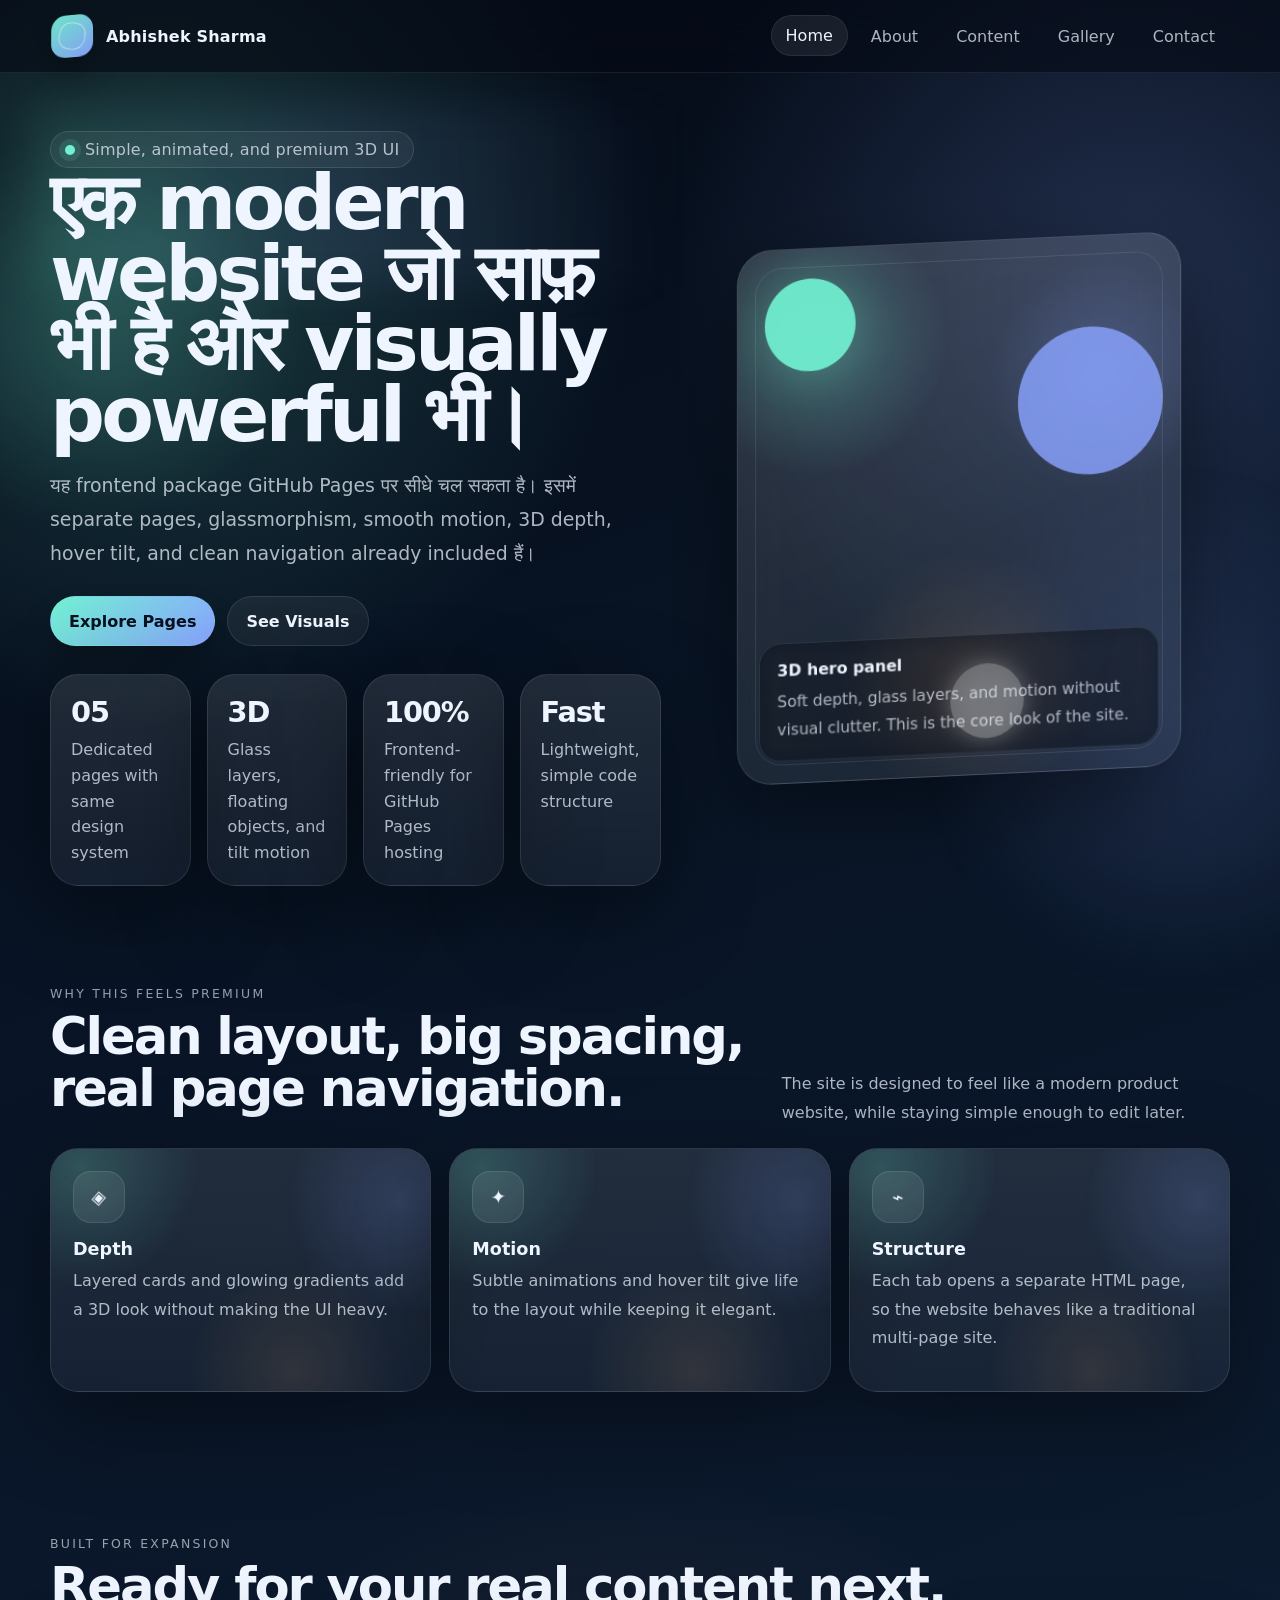
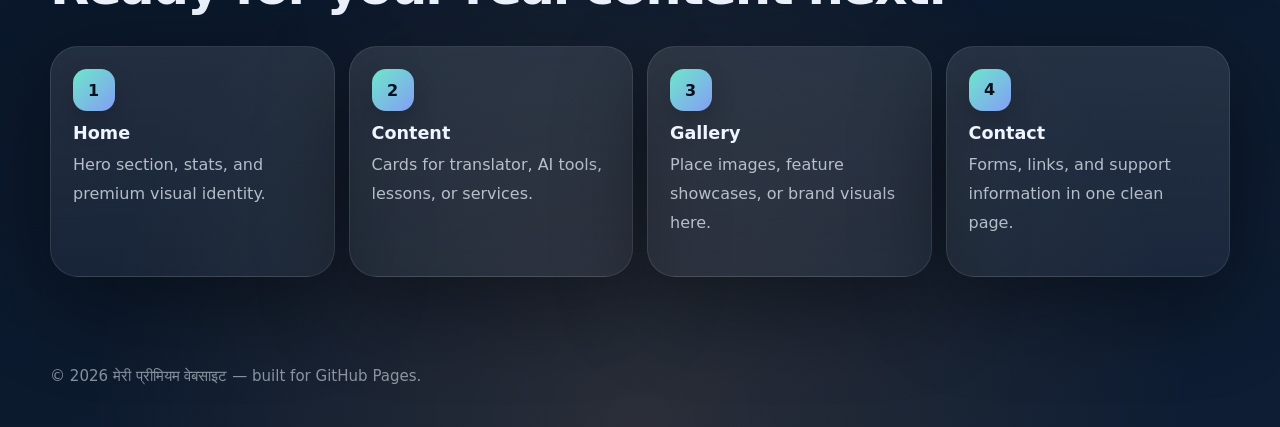
==== commit 722afa27: "Update index.html" ====
--- a/index.html
+++ b/index.html
@@ -3,7 +3,7 @@
 <head>
   <meta charset="UTF-8" />
   <meta name="viewport" content="width=device-width, initial-scale=1.0" />
-  <title>मेरी प्रीमियम वेबसाइट</title>
+  <title>Abhishek Sharma</title>
   <link rel="stylesheet" href="styles.css" />
 </head>
 <body>
@@ -11,7 +11,7 @@
     <div class="container nav">
       <a class="brand" href="index.html">
         <span class="brand-mark"></span>
-        <span>मेरी प्रीमियम वेबसाइट</span>
+        <span>Abhishek Sharma</span>
       </a>
       <button class="nav-toggle" aria-label="Open menu">☰</button>
       <nav class="menu">
@@ -117,4 +117,4 @@
   </footer>
   <script src="script.js"></script>
 </body>
-</html>+</html>
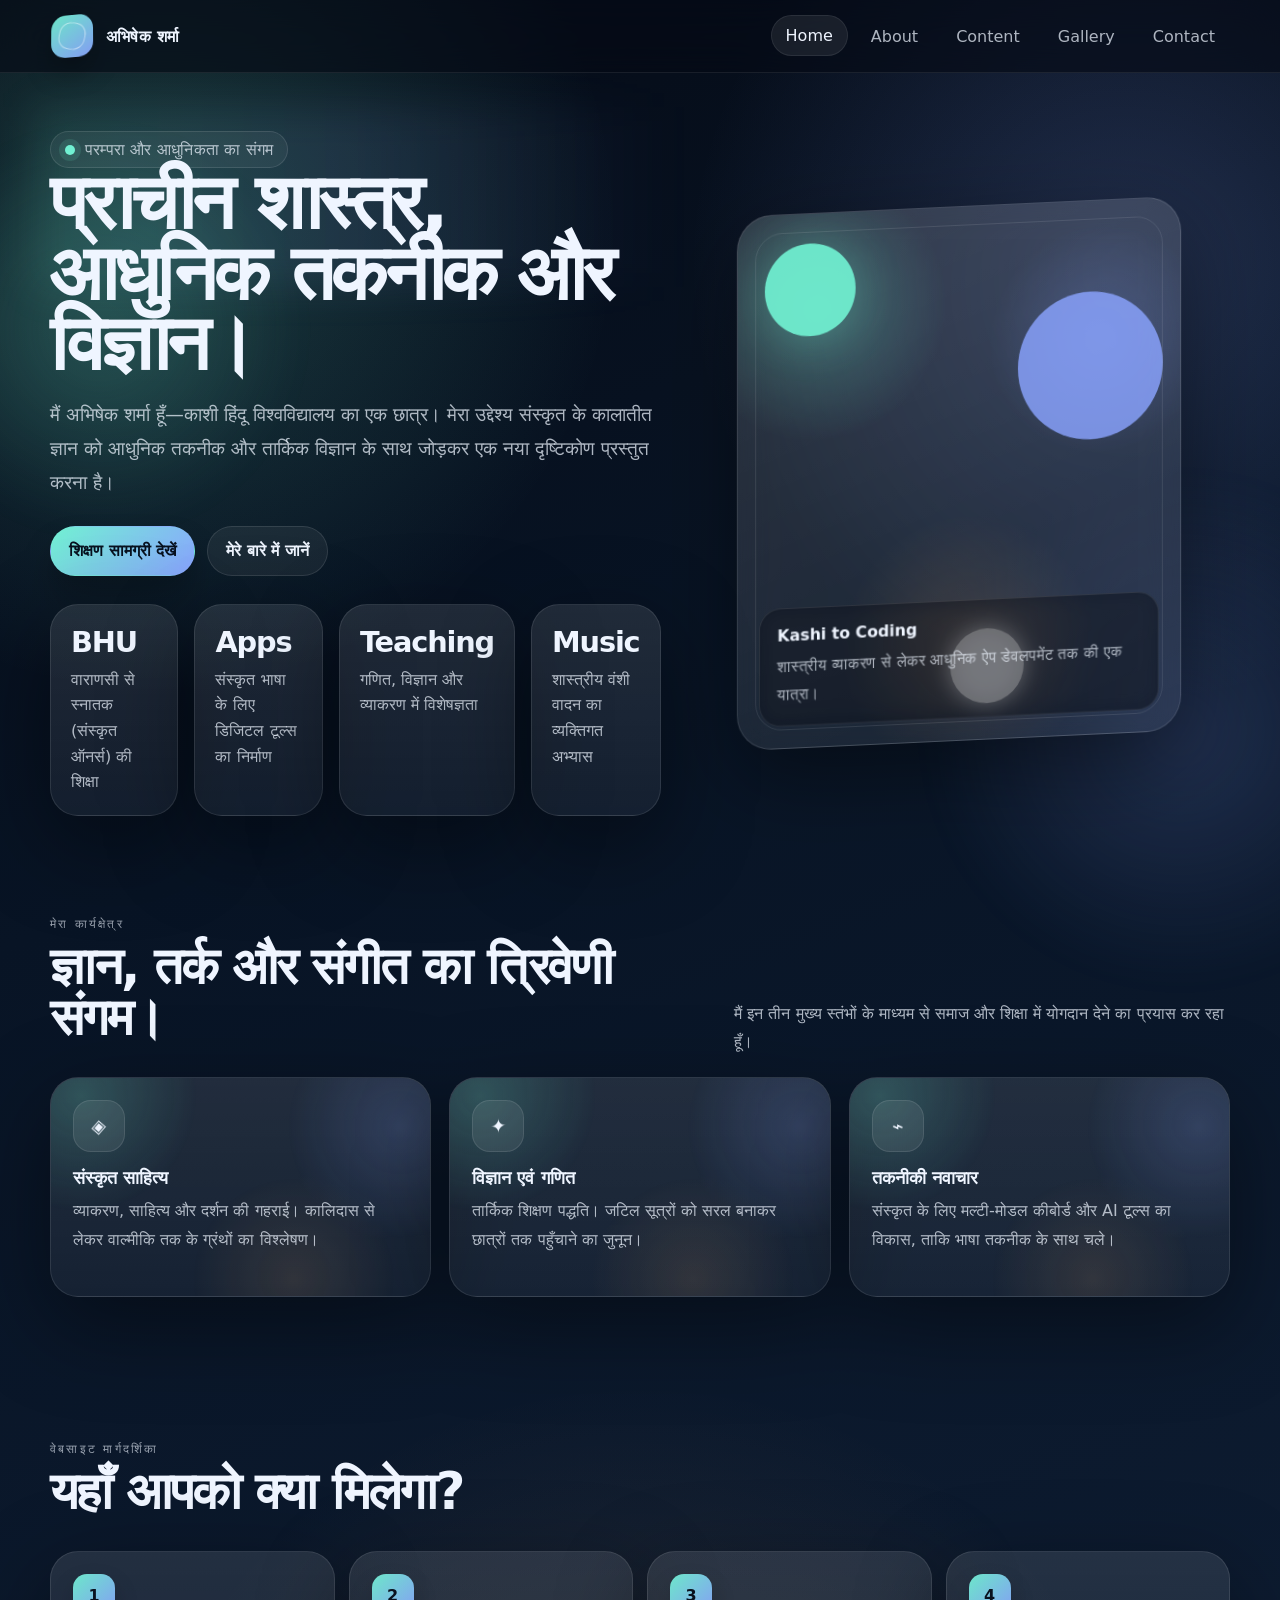
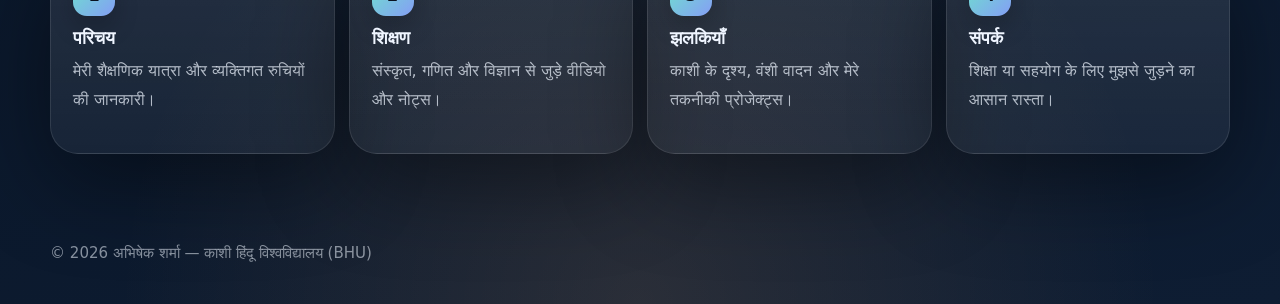
==== commit 938e8845: "Update index.html" ====
--- a/index.html
+++ b/index.html
@@ -3,7 +3,7 @@
 <head>
   <meta charset="UTF-8" />
   <meta name="viewport" content="width=device-width, initial-scale=1.0" />
-  <title>Abhishek Sharma</title>
+  <title>अभिषेक शर्मा • होम</title>
   <link rel="stylesheet" href="styles.css" />
 </head>
 <body>
@@ -11,7 +11,7 @@
     <div class="container nav">
       <a class="brand" href="index.html">
         <span class="brand-mark"></span>
-        <span>Abhishek Sharma</span>
+        <span>अभिषेक शर्मा</span>
       </a>
       <button class="nav-toggle" aria-label="Open menu">☰</button>
       <nav class="menu">
@@ -28,22 +28,21 @@
   <section class="hero">
     <div class="container hero-grid">
       <div class="hero-copy reveal">
-        <div class="kicker"><span class="dot"></span> Simple, animated, and premium 3D UI</div>
-        <h1>एक modern website जो साफ़ भी है और visually powerful भी।</h1>
+        <div class="kicker"><span class="dot"></span> परम्परा और आधुनिकता का संगम</div>
+        <h1>प्राचीन शास्त्र, आधुनिक तकनीक और विज्ञान।</h1>
         <p class="lead">
-          यह frontend package GitHub Pages पर सीधे चल सकता है। इसमें separate pages, glassmorphism,
-          smooth motion, 3D depth, hover tilt, and clean navigation already included हैं।
+          मैं अभिषेक शर्मा हूँ—काशी हिंदू विश्वविद्यालय का एक छात्र। मेरा उद्देश्य संस्कृत के कालातीत ज्ञान को आधुनिक तकनीक और तार्किक विज्ञान के साथ जोड़कर एक नया दृष्टिकोण प्रस्तुत करना है।
         </p>
         <div class="actions">
-          <a class="btn primary" href="services.html">Explore Pages</a>
-          <a class="btn secondary" href="gallery.html">See Visuals</a>
+          <a class="btn primary" href="services.html">शिक्षण सामग्री देखें</a>
+          <a class="btn secondary" href="about.html">मेरे बारे में जानें</a>
         </div>
 
         <div class="stats reveal">
-          <div class="stat tilt"><b>05</b><span>Dedicated pages with same design system</span></div>
-          <div class="stat tilt"><b>3D</b><span>Glass layers, floating objects, and tilt motion</span></div>
-          <div class="stat tilt"><b>100%</b><span>Frontend-friendly for GitHub Pages hosting</span></div>
-          <div class="stat tilt"><b>Fast</b><span>Lightweight, simple code structure</span></div>
+          <div class="stat tilt"><b>BHU</b><span>वाराणसी से स्नातक (संस्कृत ऑनर्स) की शिक्षा</span></div>
+          <div class="stat tilt"><b>Apps</b><span>संस्कृत भाषा के लिए डिजिटल टूल्स का निर्माण</span></div>
+          <div class="stat tilt"><b>Teaching</b><span>गणित, विज्ञान और व्याकरण में विशेषज्ञता</span></div>
+          <div class="stat tilt"><b>Music</b><span>शास्त्रीय वंशी वादन का व्यक्तिगत अभ्यास</span></div>
         </div>
       </div>
 
@@ -54,8 +53,8 @@
             <div class="floating two"></div>
             <div class="floating three"></div>
             <div class="caption">
-              <strong>3D hero panel</strong>
-              <span>Soft depth, glass layers, and motion without visual clutter. This is the core look of the site.</span>
+              <strong>Kashi to Coding</strong>
+              <span>शास्त्रीय व्याकरण से लेकर आधुनिक ऐप डेवलपमेंट तक की एक यात्रा।</span>
             </div>
           </div>
         </div>
@@ -67,27 +66,27 @@
     <div class="container">
       <div class="section-head reveal">
         <div>
-          <div class="eyebrow">Why this feels premium</div>
-          <h2>Clean layout, big spacing, real page navigation.</h2>
+          <div class="eyebrow">मेरा कार्यक्षेत्र</div>
+          <h2>ज्ञान, तर्क और संगीत का त्रिवेणी संगम।</h2>
         </div>
-        <p class="small">The site is designed to feel like a modern product website, while staying simple enough to edit later.</p>
+        <p class="small">मैं इन तीन मुख्य स्तंभों के माध्यम से समाज और शिक्षा में योगदान देने का प्रयास कर रहा हूँ।</p>
       </div>
 
       <div class="grid-3">
         <article class="feature tilt reveal">
           <div class="icon"><span>◈</span></div>
-          <h3>Depth</h3>
-          <p>Layered cards and glowing gradients add a 3D look without making the UI heavy.</p>
+          <h3>संस्कृत साहित्य</h3>
+          <p>व्याकरण, साहित्य और दर्शन की गहराई। कालिदास से लेकर वाल्मीकि तक के ग्रंथों का विश्लेषण।</p>
         </article>
         <article class="feature tilt reveal">
           <div class="icon"><span>✦</span></div>
-          <h3>Motion</h3>
-          <p>Subtle animations and hover tilt give life to the layout while keeping it elegant.</p>
+          <h3>विज्ञान एवं गणित</h3>
+          <p>तार्किक शिक्षण पद्धति। जटिल सूत्रों को सरल बनाकर छात्रों तक पहुँचाने का जुनून।</p>
         </article>
         <article class="feature tilt reveal">
           <div class="icon"><span>⌁</span></div>
-          <h3>Structure</h3>
-          <p>Each tab opens a separate HTML page, so the website behaves like a traditional multi-page site.</p>
+          <h3>तकनीकी नवाचार</h3>
+          <p>संस्कृत के लिए मल्टी-मोडल कीबोर्ड और AI टूल्स का विकास, ताकि भाषा तकनीक के साथ चले।</p>
         </article>
       </div>
     </div>
@@ -97,23 +96,23 @@
     <div class="container">
       <div class="section-head reveal">
         <div>
-          <div class="eyebrow">Built for expansion</div>
-          <h2>Ready for your real content next.</h2>
+          <div class="eyebrow">वेबसाइट मार्गदर्शिका</div>
+          <h2>यहाँ आपको क्या मिलेगा?</h2>
         </div>
       </div>
 
       <div class="steps">
-        <div class="step tilt reveal"><b>1</b><h3>Home</h3><p>Hero section, stats, and premium visual identity.</p></div>
-        <div class="step tilt reveal"><b>2</b><h3>Content</h3><p>Cards for translator, AI tools, lessons, or services.</p></div>
-        <div class="step tilt reveal"><b>3</b><h3>Gallery</h3><p>Place images, feature showcases, or brand visuals here.</p></div>
-        <div class="step tilt reveal"><b>4</b><h3>Contact</h3><p>Forms, links, and support information in one clean page.</p></div>
+        <div class="step tilt reveal"><b>1</b><h3>परिचय</h3><p>मेरी शैक्षणिक यात्रा और व्यक्तिगत रुचियों की जानकारी।</p></div>
+        <div class="step tilt reveal"><b>2</b><h3>शिक्षण</h3><p>संस्कृत, गणित और विज्ञान से जुड़े वीडियो और नोट्स।</p></div>
+        <div class="step tilt reveal"><b>3</b><h3>झलकियाँ</h3><p>काशी के दृश्य, वंशी वादन और मेरे तकनीकी प्रोजेक्ट्स।</p></div>
+        <div class="step tilt reveal"><b>4</b><h3>संपर्क</h3><p>शिक्षा या सहयोग के लिए मुझसे जुड़ने का आसान रास्ता।</p></div>
       </div>
     </div>
   </section>
 </main>
 
   <footer class="footer">
-    <div class="container">© <span data-year></span> मेरी प्रीमियम वेबसाइट — built for GitHub Pages.</div>
+    <div class="container">© <span data-year></span> अभिषेक शर्मा — काशी हिंदू विश्वविद्यालय (BHU)</div>
   </footer>
   <script src="script.js"></script>
 </body>
